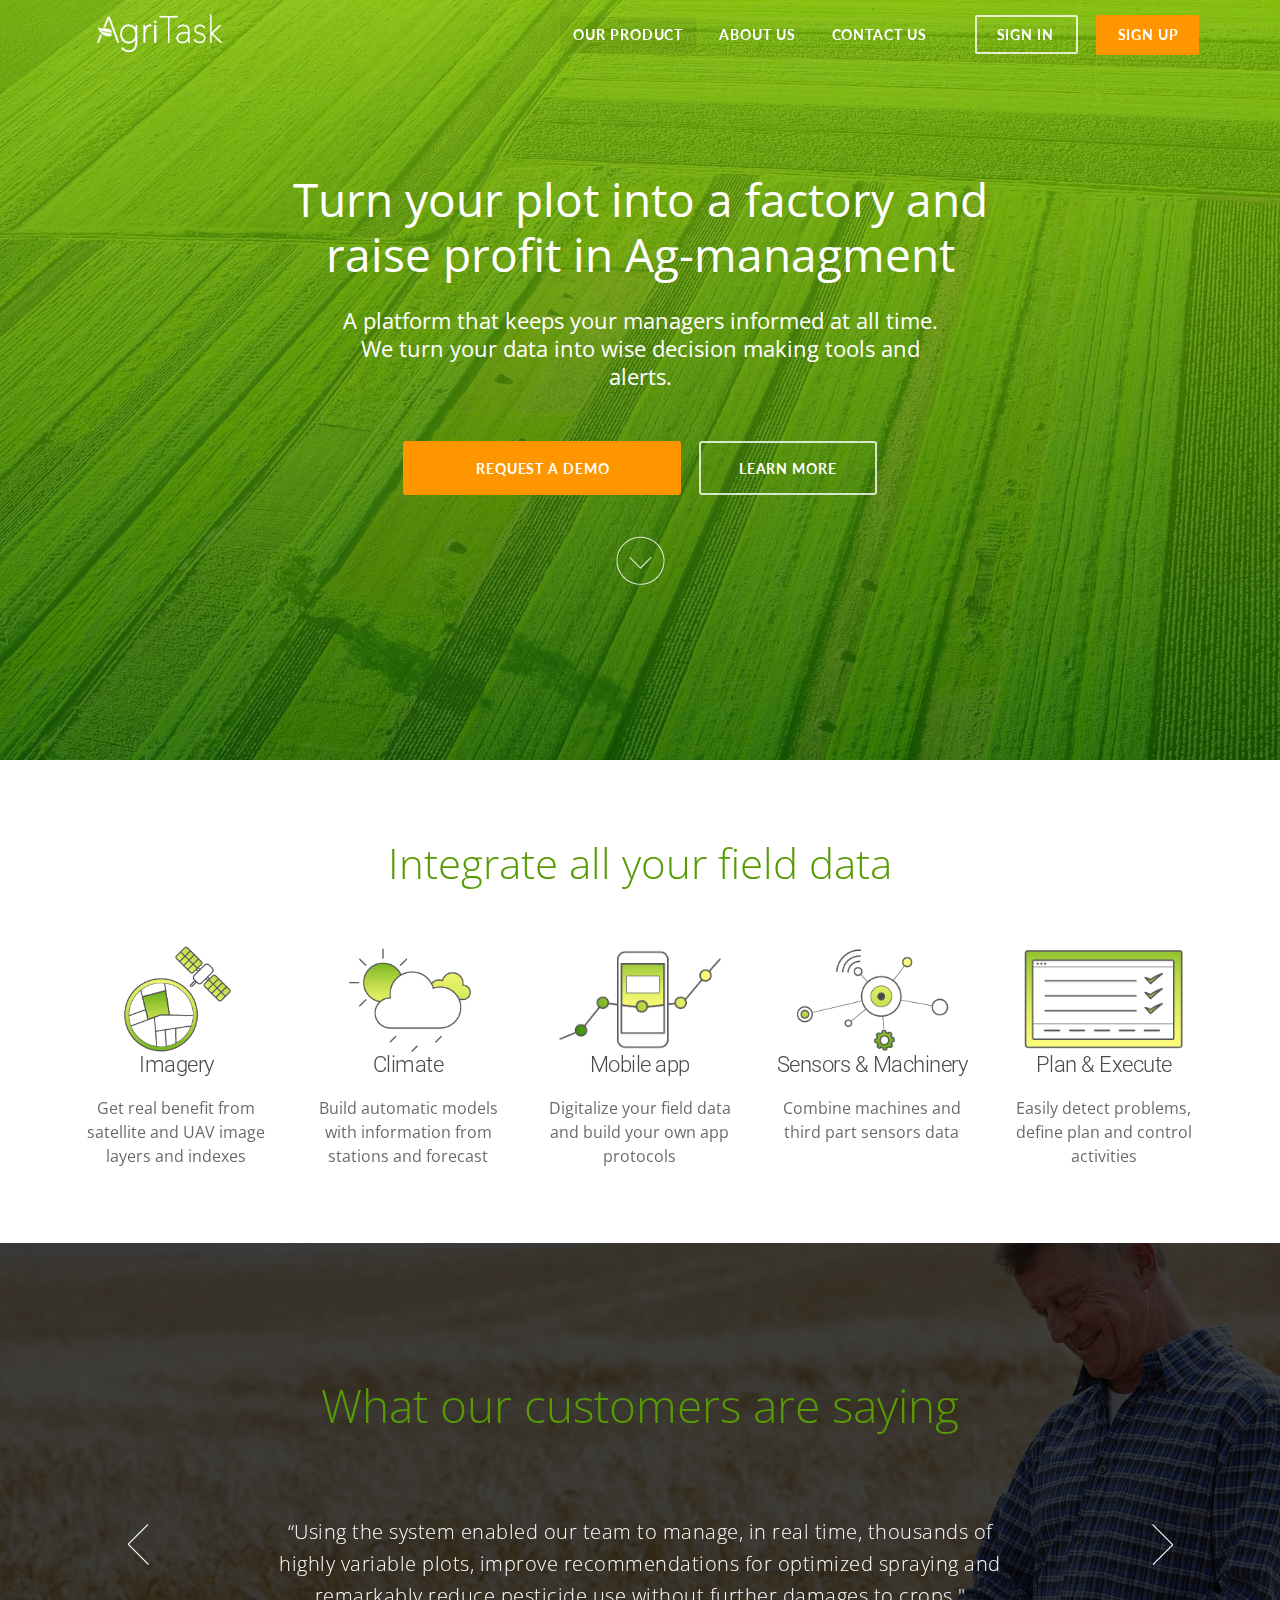
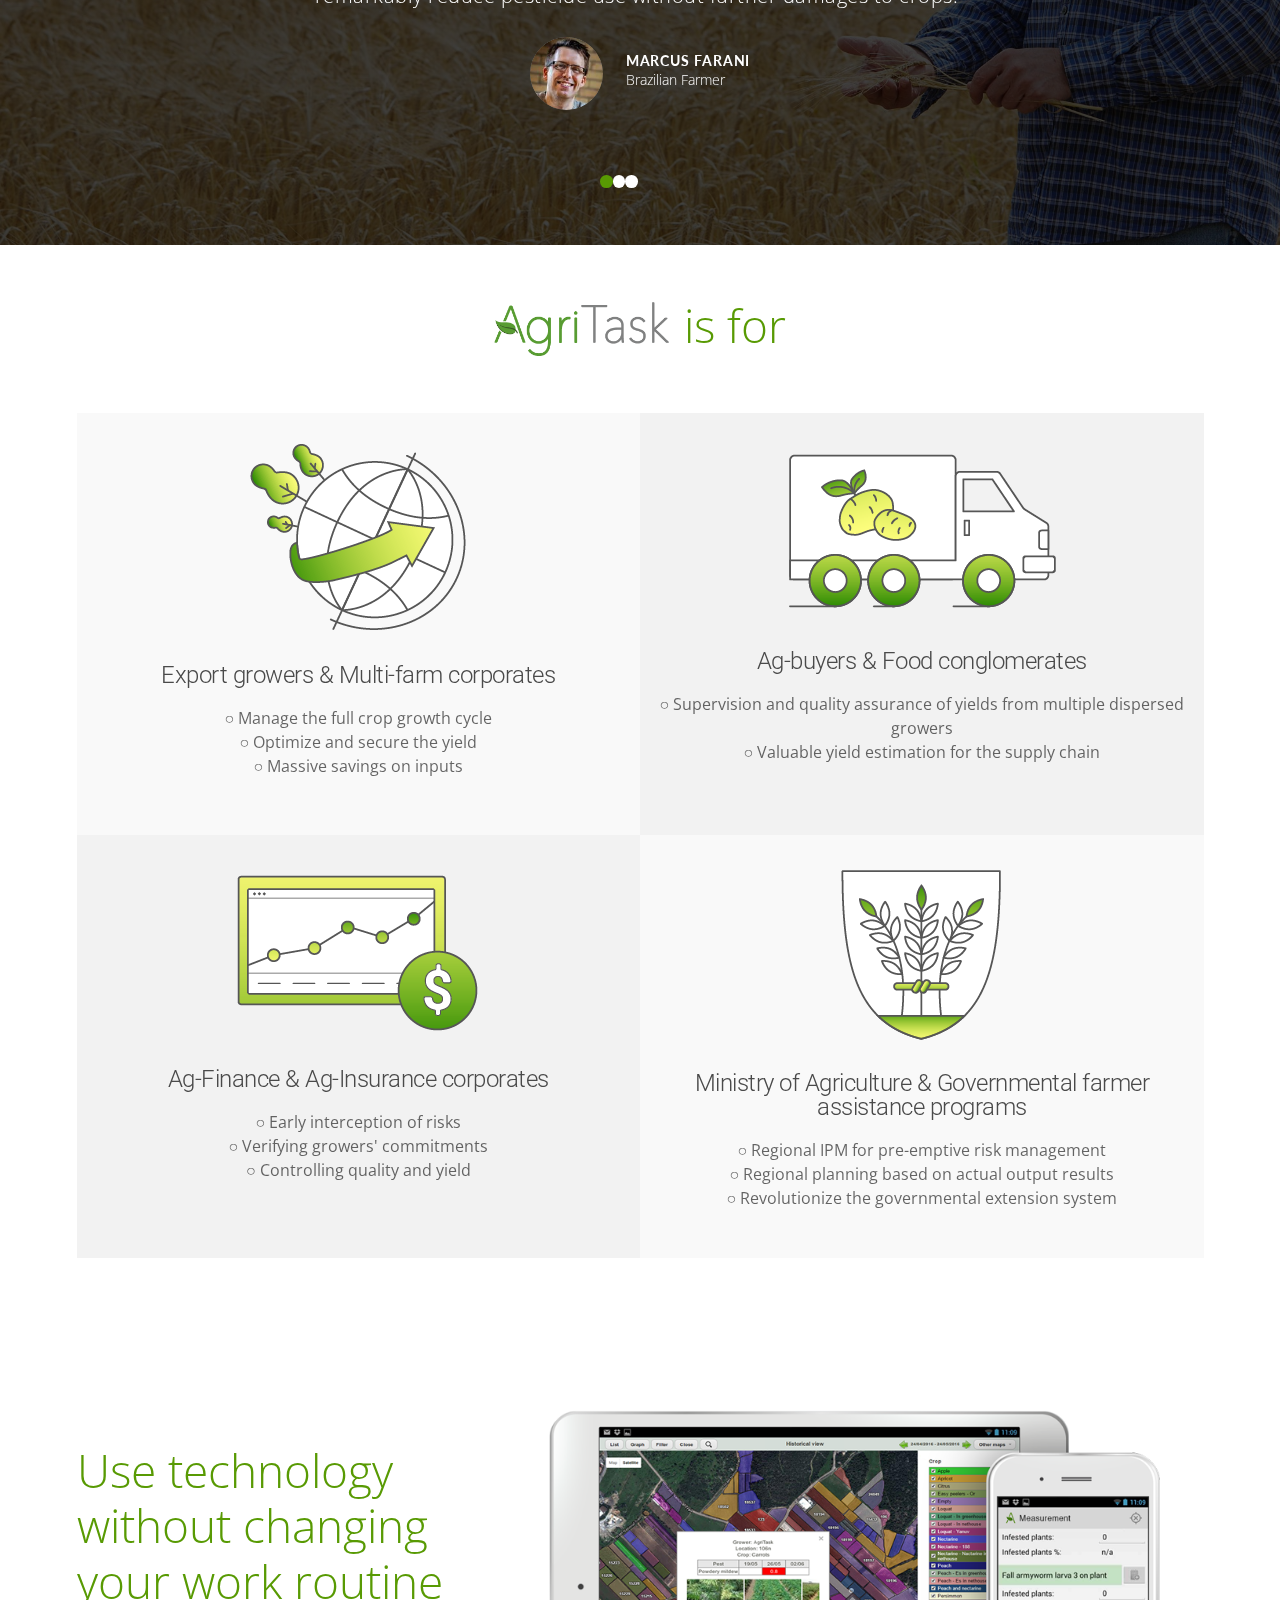
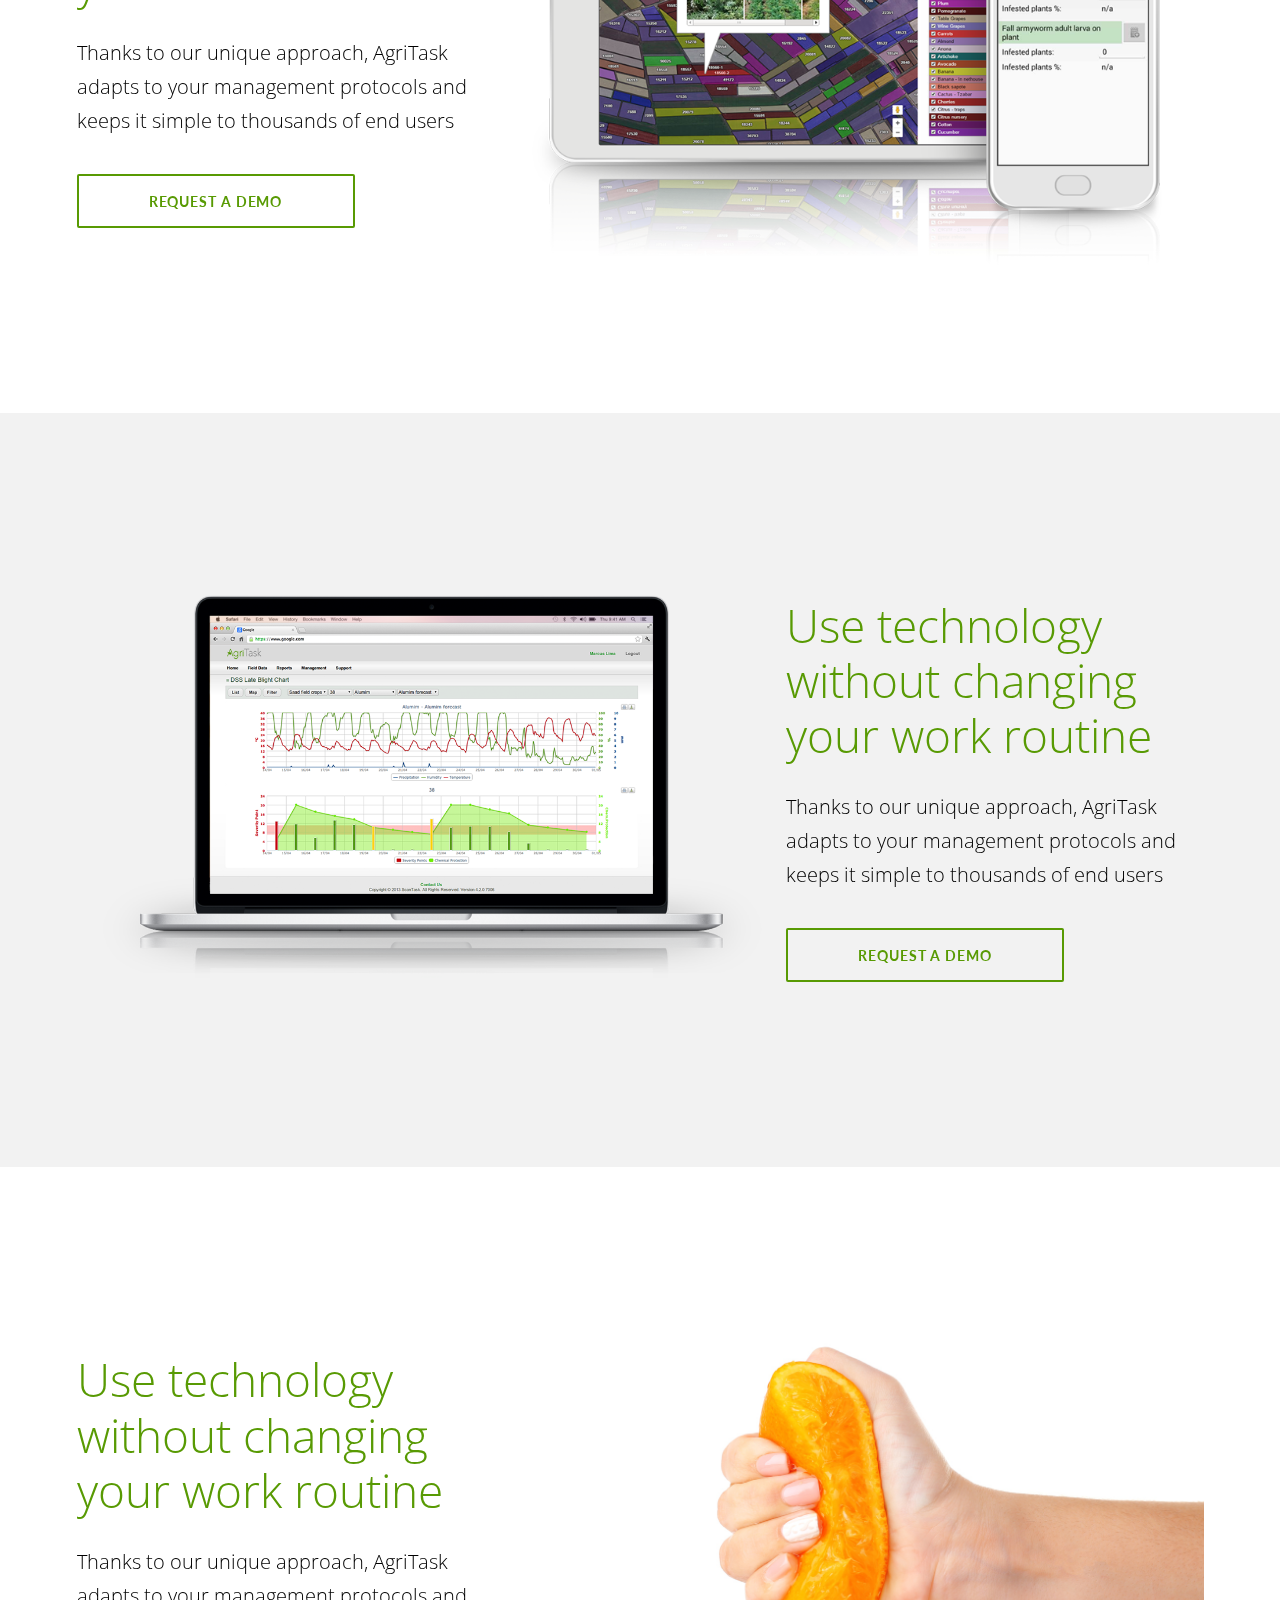
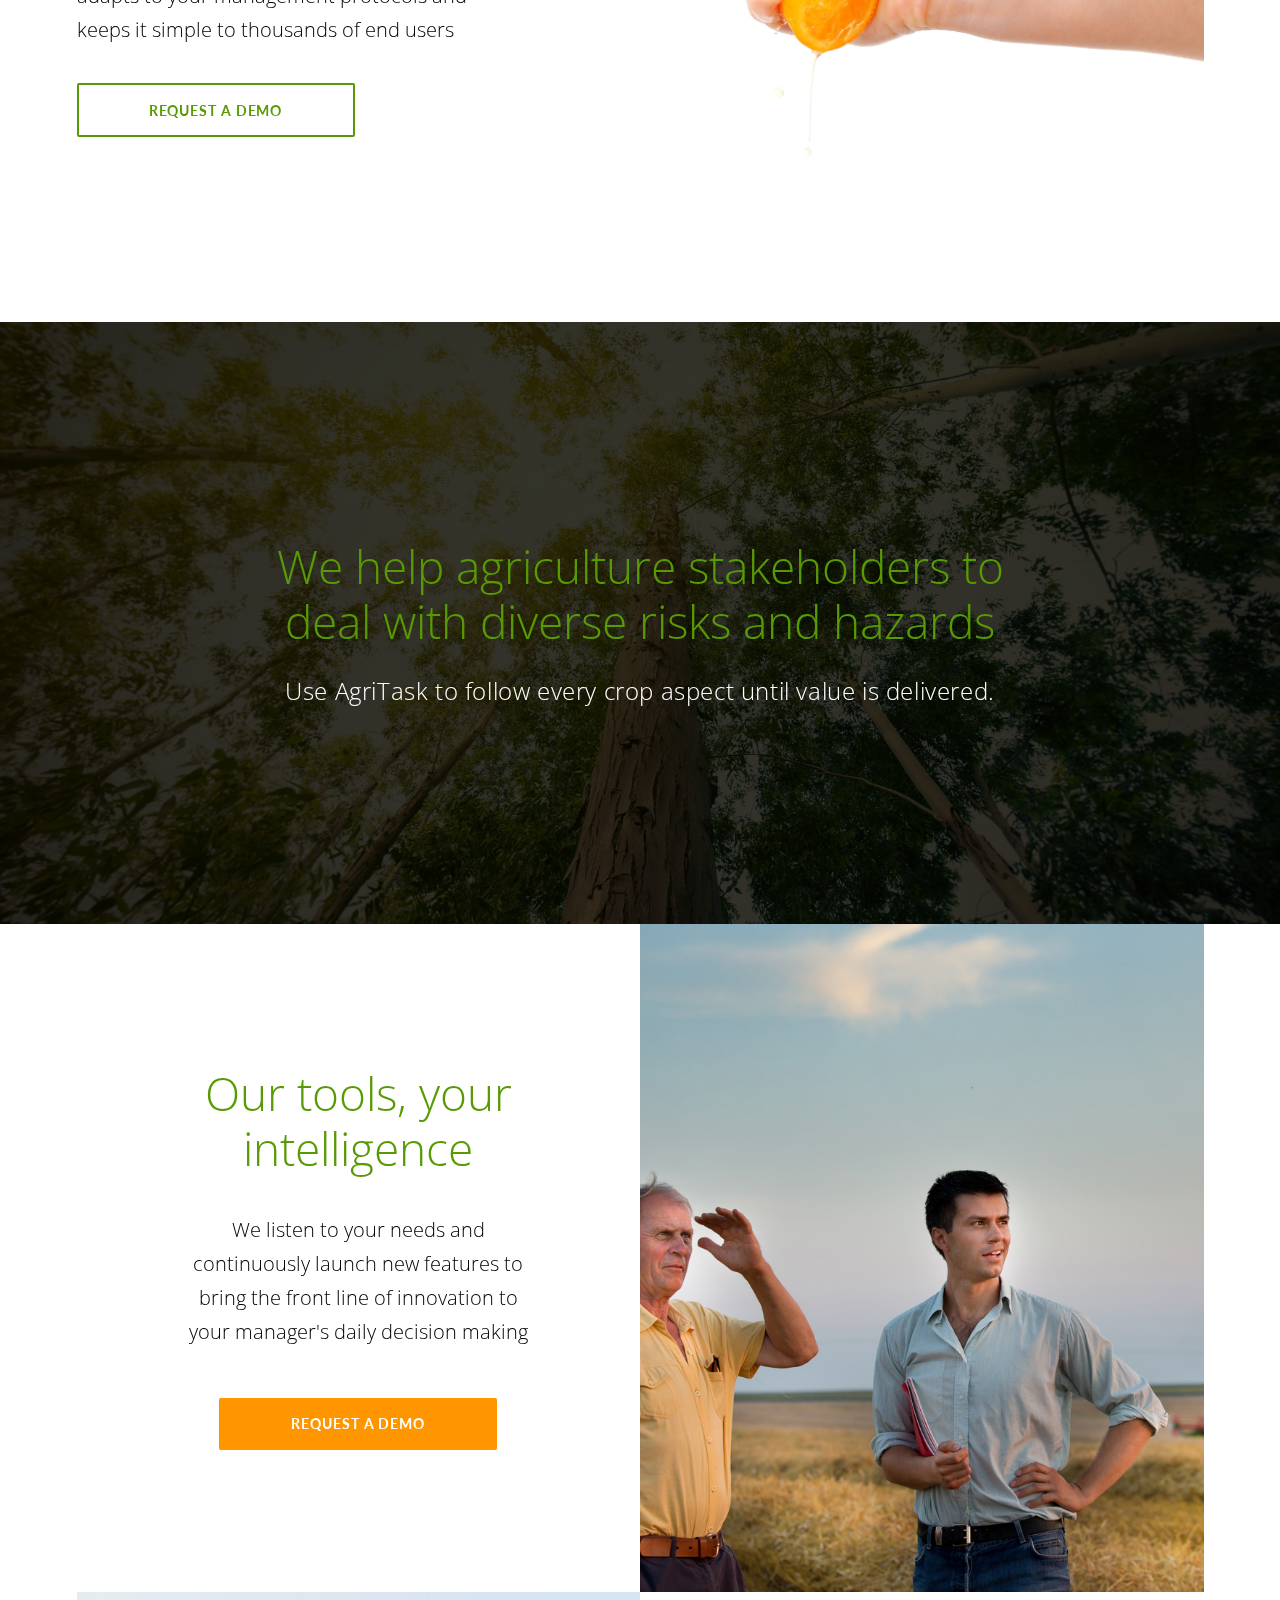
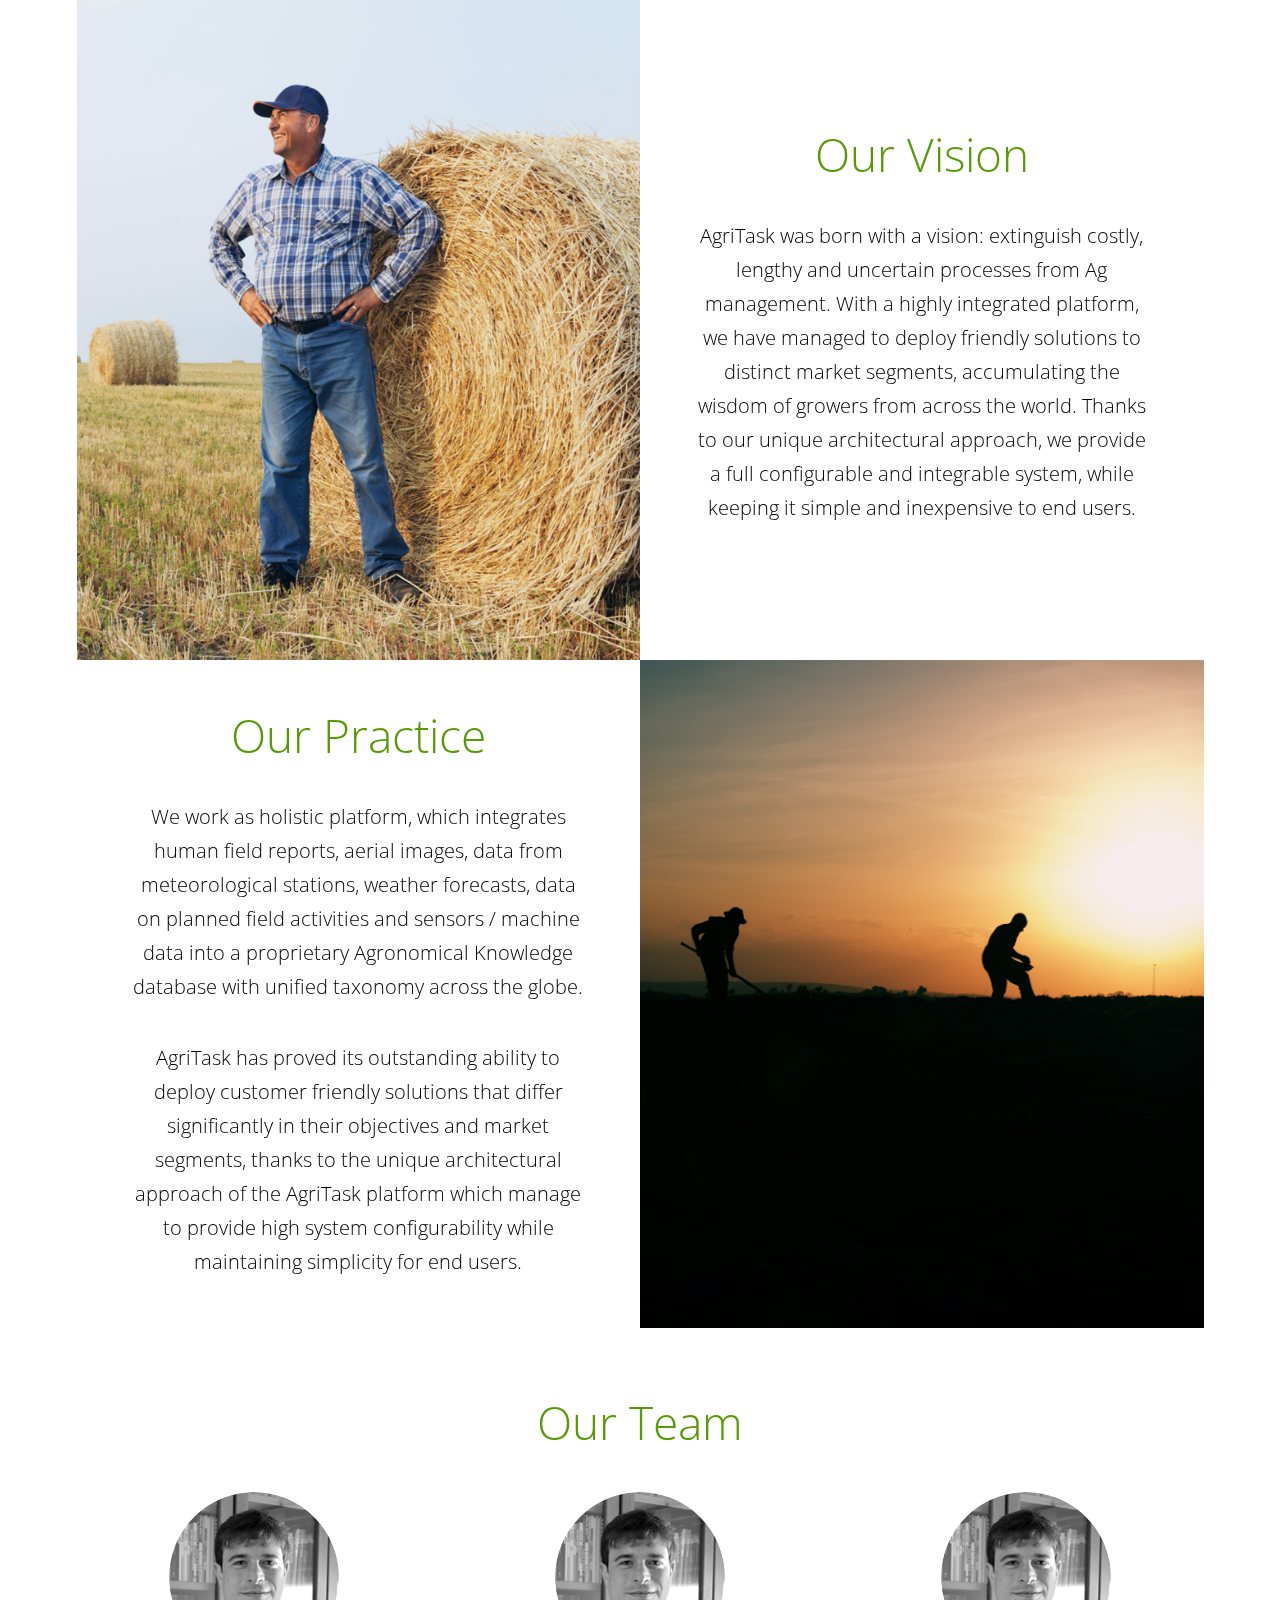
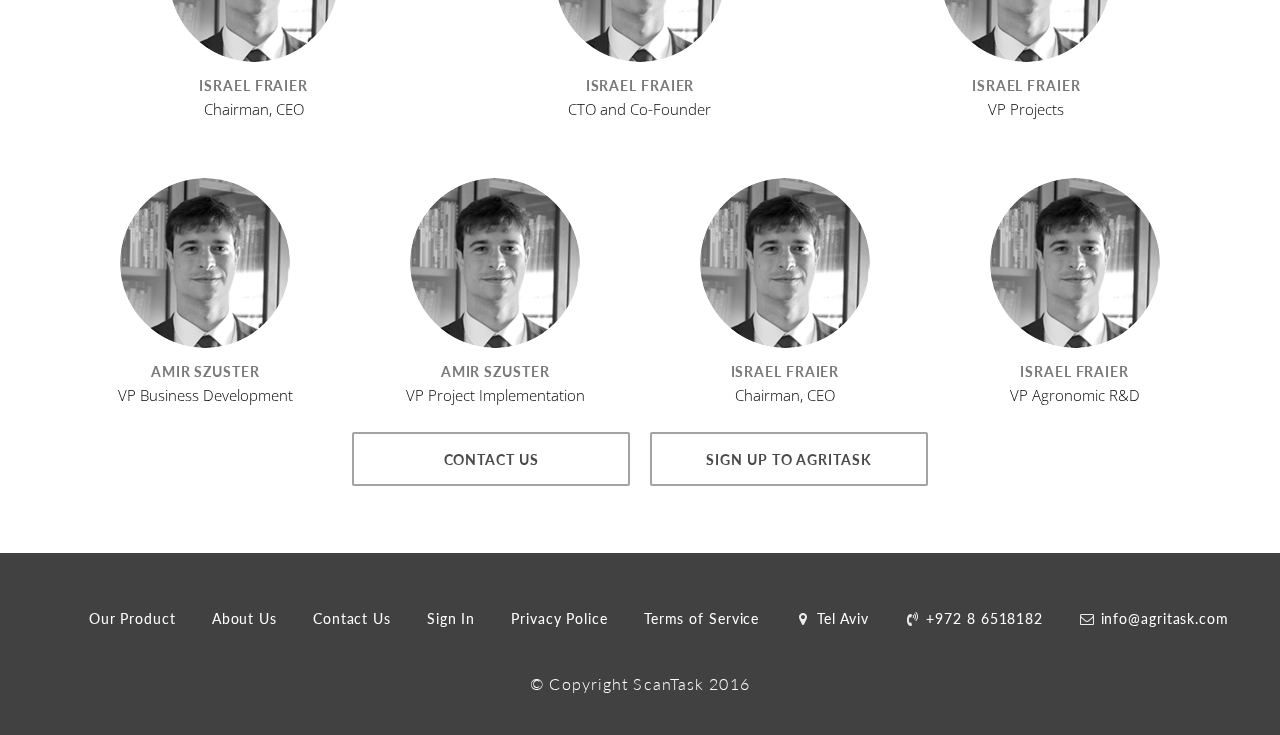
==== agritask/index.html @ 201121df "changes" ====
<!DOCTYPE html>
<html lang="en">
<head>
  <meta charset="UTF-8">
  <title>Agri task</title>
  <meta name="description" content="">
  <meta name="title" content="">
  <meta name="author" content="">
  <meta name="viewport" content="width=device-width, initial-scale=1, maximum-scale=1">

      <!-- =========================
        FAV AND TOUCH ICONS  
        ============================== -->
        <link rel="icon" href="favicon.ico">
<!--         <link rel="apple-touch-icon" href="images/apple-touch-icon.png">
        <link rel="apple-touch-icon" sizes="32x32" href="images/fav_icon32x32.png">
        <link rel="apple-touch-icon" sizes="48x48" href="images/fav_icon48x48.png">
        <link rel="apple-touch-icon" sizes="256x256" href="images/fav_icon256x256.png">  -->



        <!-- add your styles here -->

        <link rel="stylesheet" type="text/css" href="stylesheets/semantic.min.css">
        <link rel="stylesheet" type="text/css" href="stylesheets/owl.carousel.css">
        <link rel="stylesheet" type="text/css" href="stylesheets/screen.css"/>

        <!-- add your styles here -->
      </head>
      <body>


        <!-- main-wrapper start-->

        <div class="pushable start-page">

          <!-- mobile menu start -->
          <div class="ui left vertical menu right sidebar hidden mobile-menu">
            <a href="#" class="item active">Our product</a>
            <a href="#" class="item">About us </a>
            <a href="#" class="item">Contact us </a>
          </div>
          <!-- mobile menu end -->

          <div class="pusher">
            <div class="loader"></div>

            <!-- desktop-header-start -->
            <header>
              <a href="javascript:void(0)" class="mobile-btn">
                <i class="sidebar icon"></i>
              </a>
              <a href="#" class="mobile-logo">
                <img src="images/logo.svg">
              </a>
              <div class="ui top secondary menu desktop-menu main-menu">
                <div class="ui container">
                  <div class="item logo">
                    <a href="index.html">
                      <img src="images/Logo_white.png">
                      <img class="scroll-logo" src="images/Logo.png">
                    </a>
                  </div>
                  <div class="right menu">
                    <a href="#" class="item active see-product">Our product</a>
                    <a href="#" class="item">About us </a>
                    <a href="#" class="item">Contact us </a>
                    <div class="right menu sign-buttons">
                      <a href="#" class="item sign">Sign in </a>
                      <a href="#" class="item sign active">Sign up </a>
                    </div>
                  </div>
                </div>
              </div>
            </header>
            <!-- desktop-header-end -->

            <!-- main-content-start -->
            <main>
              <div class="loader"></div>
              <section class="hero-background" style="background-image: linear-gradient(to bottom, rgba(198,234,0,0.5), rgba(36,87,0,0.5)),linear-gradient(rgba(13, 107, 0, 0.6), rgba(13, 107, 0, 0.6)), url(images/hero_pic.jpg);">
                <div class="ui container">
                  <div class="hero-text-wrap">
                    <h1>
                      Turn your plot into a factory and raise profit in Ag-managment
                    </h1>
                    <p class="sub-header">
                      A platform that keeps your managers informed at all time. We turn your data into wise decision making tools and alerts.
                    </p>
                    <div class="hero-btn-wrap">
                      <a href="#" class="active standart-btn">Request a demo</a>
                      <a href="#" class="standart-btn">Learn More</a>
                    </div>
                    <a href="#" class="slide-bottom see-below">
                      <img src="images/arrow_down.png" alt="">
                    </a>
                  </div>
                </div>
              </section>
              <section class="field-data-icons">
                <div class="ui container">
                  <h2 class="data-field-header">
                    Integrate all your field data
                  </h2>
                  <div class="ui five column centered doubling stackable grid">
                    <div class="column">
                      <div class="single-data-wrap">
                        <div class="single-data-img">
                          <img src="images/Imagery-icon.png" alt="">
                        </div>
                        <div class="single-data-text">
                          <h4>
                            Imagery
                          </h4>
                          <p>
                            Get real benefit from satellite and UAV image layers and indexes
                          </p>

                        </div>
                      </div>
                    </div>
                    <div class="column">
                      <div class="single-data-wrap">
                        <div class="single-data-img">
                          <img src="images/climate-icon.png" alt="">
                        </div>
                        <div class="single-data-text">
                          <h4>
                            Climate
                          </h4>
                          <p>
                            Build automatic models with information from stations and forecast
                          </p>

                        </div>
                      </div>
                    </div>
                    <div class="column">
                      <div class="single-data-wrap">
                        <div class="single-data-img">
                          <img src="images/mobile-icon.png" alt="">

                        </div>
                        <div class="single-data-text">
                          <h4>
                            Mobile app
                          </h4>
                          <p>
                            Digitalize your field data and build your own app protocols
                          </p>

                        </div>
                      </div>
                    </div>
                    <div class="column">
                      <div class="single-data-wrap">
                        <div class="single-data-img">
                          <img src="images/sensor-icon.png" alt="">

                        </div>
                        <div class="single-data-text">
                          <h4>
                            Sensors &amp; Machinery
                          </h4>
                          <p>
                            Combine machines and third part sensors data
                          </p>

                        </div>
                      </div>
                    </div>
                    <div class="column">
                      <div class="single-data-wrap">
                        <div class="single-data-img">
                          <img src="images/plan-icon.png" alt="">

                        </div>
                        <div class="single-data-text">
                          <h4>
                            Plan &amp; Execute
                          </h4>
                          <p>
                            Easily detect problems, define plan and control activities
                          </p>

                        </div>
                      </div>
                    </div>
                  </div>
                </div>
              </section>
              <section class="main-slider">
                <div class="owl-carousel">
                  <div class="item" style="background-image: linear-gradient(180deg, rgba(0, 0, 0, 0.75), rgba(0, 0, 0, 0.75)), url(images/costumers.jpg);">
                    <div class="slider-text-wrap">
                      <h2>
                        What our customers are saying
                      </h2>
                      <p class="slider-descript">
                        “Using the system enabled our team to manage, in real time, thousands of highly variable plots, improve recommendations for optimized spraying and remarkably reduce pesticide use without further damages to crops."
                      </p>
                      <div class="slider-user-comment-wrap">
                        <div class="slider-user">
                          <img src="images/client.png" alt="">
                        </div>
                        <div class="slider-user-comment">
                          <h5>
                            Marcus Farani
                          </h5>
                          <p>
                            Brazilian Farmer
                          </p>
                        </div>
                      </div>
                    </div>
                  </div>
                  <div class="item" style="background-image: linear-gradient(180deg, rgba(0, 0, 0, 0.75), rgba(0, 0, 0, 0.75)), url(images/Eucaliptus_forest.jpg);">
                    <div class="slider-text-wrap">
                      <h2>
                        What our customers are saying
                      </h2>
                      <p class="slider-descript">
                        “Using the system enabled our team to manage, in real time, thousands of highly variable plots, improve recommendations for optimized spraying and remarkably reduce pesticide use without further damages to crops."
                      </p>
                      <div class="slider-user-comment-wrap">
                        <div class="slider-user">
                          <img src="images/client.png" alt="">
                        </div>
                        <div class="slider-user-comment">
                          <h5>
                            Marcus Farani
                          </h5>
                          <p>
                            Brazilian Farmer
                          </p>
                        </div>
                      </div>
                    </div>
                  </div>
                  <div class="item" style="background-image: linear-gradient(180deg, rgba(0, 0, 0, 0.75), rgba(0, 0, 0, 0.75)), url(images/hero_pic.jpg);">
                    <div class="slider-text-wrap">
                      <h2>
                        What our customers are saying
                      </h2>
                      <p class="slider-descript">
                        “Using the system enabled our team to manage, in real time, thousands of highly variable plots, improve recommendations for optimized spraying and remarkably reduce pesticide use without further damages to crops."
                      </p>
                      <div class="slider-user-comment-wrap">
                        <div class="slider-user">
                          <img src="images/client.png" alt="">
                        </div>
                        <div class="slider-user-comment">
                          <h5>
                            Marcus Farani
                          </h5>
                          <p>
                            Brazilian Farmer
                          </p>
                        </div>
                      </div>
                    </div>
                  </div>
                </div>
              </section>
              <section class="agritask-for-wrap">
                <div class="ui container">
                  <div class="agritask-header-outside">
                    <div class="agritask-header-wrapper">
                      <h2 class="agritask-for-header">
                        <img src="images/Logo.png" alt="">
                        <mark>
                          is for
                        </mark>
                      </h2>
                    </div>
                  </div>
                  <div class="ui equal width center aligned padded stackable grid">
                    <div class="row">
                      <div class="column light-gray-back">
                        <div class="agritask-for-single">
                          <img src="images/export.png" alt="">
                          <h4>
                            Export growers &amp; Multi-farm corporates
                          </h4>
                          <ul>
                            <li>
                              ○ Manage the full crop growth cycle 
                            </li>
                            <li>
                              ○ Optimize and secure the yield 
                            </li>
                            <li>
                              ○ Massive savings on inputs
                            </li>
                          </ul>
                        </div>
                      </div>
                      <div class="column darker-gray-back">
                        <div class="agritask-for-single">
                          <img src="images/ag-buyers.png" alt="">
                          <h4>
                            Ag-buyers &amp; Food conglomerates
                          </h4>
                          <ul>
                            <li>
                              ○ Supervision and quality assurance of yields from multiple dispersed growers
                            </li>
                            <li>
                              ○ Valuable yield estimation for the supply chain
                            </li>
                          </ul>
                        </div>
                      </div>
                    </div>
                    <div class="row">
                      <div class="column darker-gray-back">
                        <div class="agritask-for-single">
                          <img src="images/ag-finance.png" alt="">
                          <h4>
                            Ag-Finance &amp; Ag-Insurance corporates
                          </h4>
                          <ul>
                            <li>
                              ○ Early interception of risks
                            </li>
                            <li>
                             ○ Verifying growers' commitments
                           </li>
                           <li>
                             ○ Controlling quality and yield
                           </li>
                         </ul>
                       </div>
                     </div>
                     <div class="column light-gray-back">
                      <div class="agritask-for-single">
                        <img src="images/minisrty.png" alt="">
                        <h4>
                          Ministry of Agriculture &amp; Governmental farmer assistance programs
                        </h4>
                        <ul>
                          <li>
                            ○ Regional IPM for pre-emptive risk management
                          </li>
                          <li>
                           ○ Regional planning based on actual output results
                         </li>
                         <li>
                           ○ Revolutionize the governmental extension system
                         </li>
                       </ul>
                     </div>
                   </div>
                 </div>
               </div>
             </div>
           </section>
           <section class="img-with-text">
             <div class="ui container">
               <div class="text-block">
                 <h3>
                   Use technology without changing your work routine
                 </h3>
                 <p>
                   Thanks to our unique approach, AgriTask adapts to your management protocols and keeps it simple to thousands of end users
                 </p>
                 <a href="#" class="request-demo">
                   Request a demo
                 </a>
               </div>
               <div class="img-block" style="background-image: linear-gradient(180deg, rgba(0, 0, 0, 0.0), rgba(0, 0, 0, 0.0)), url(images/mockup_tablet+mobile.png);"></div>
             </div>
           </section>
           <section class="img-with-text left-img">
             <div class="ui container">
               <div class="text-block">
                 <h3>
                   Use technology without changing your work routine
                 </h3>
                 <p>
                   Thanks to our unique approach, AgriTask adapts to your management protocols and keeps it simple to thousands of end users
                 </p>
                 <a href="#" class="request-demo">
                   Request a demo
                 </a>
               </div>
               <div class="img-block" style="background-image: linear-gradient(180deg, rgba(0, 0, 0, 0.0), rgba(0, 0, 0, 0.0)), url(images/mockup_macbook.png);"></div>
             </div>
           </section>
           <section class="img-with-text">
             <div class="ui container">
               <div class="text-block">
                 <h3>
                   Use technology without changing your work routine
                 </h3>
                 <p>
                   Thanks to our unique approach, AgriTask adapts to your management protocols and keeps it simple to thousands of end users
                 </p>
                 <a href="#" class="request-demo">
                   Request a demo
                 </a>
               </div>
               <div class="img-block" style="background-image: linear-gradient(180deg, rgba(0, 0, 0, 0.0), rgba(0, 0, 0, 0.0)), url(images/orange_squeeze.jpg);"></div>
             </div>
           </section>
           <section class="text-banner" style="background-image: linear-gradient(180deg, rgba(0, 0, 0, 0.8), rgba(0, 0, 0, 0.8)), url(images/Eucaliptus_forest.jpg);">
             <div class="ui container">
              <div class="text-banner-wrap">
                <h2>
                 We help agriculture stakeholders to deal with diverse risks and hazards
               </h2>
               <p>
                 Use AgriTask to follow every crop aspect until value is delivered.
               </p>
             </div>
           </div>
         </section>
         <section class="teaser-with-text-wrap">
          <div class="ui container">
            <div class="teaser-text-flex-wrap">
             <div class="teaser-text-block">
               <h2>
                 Our tools, your intelligence
               </h2>
               <p>
                 We listen to your needs and continuously launch new features to bring the front line of innovation to your manager's daily decision making
               </p>
               <a class="teaser-button" href="#">Request a demo</a>
             </div>
             <div class="teaser-img-block" style="background-image: linear-gradient(180deg, rgba(0, 0, 0, 0), rgba(0, 0, 0, 0)), url(images/farmers.jpg);"></div>
           </div>
         </div>
       </section>
       <section class="teaser-with-text-wrap left-img about-us">
        <div class="ui container">
          <div class="teaser-text-flex-wrap">
           <div class="teaser-text-block">
             <h2>
               Our Vision
             </h2>
             <p>
              AgriTask was born with a vision: extinguish costly, lengthy and uncertain processes from Ag management. With a highly integrated platform, we have managed to deploy friendly solutions to distinct market segments, accumulating the wisdom of growers from across the world. Thanks to our unique architectural approach, we provide a full configurable and integrable system, while keeping it simple and inexpensive to end users.
            </p>
          </div>
          <div class="teaser-img-block" style="background-image: linear-gradient(180deg, rgba(0, 0, 0, 0), rgba(0, 0, 0, 0)), url(images/farmer_about.jpg);"></div>
        </div>
      </div>
    </section>
    <section class="teaser-with-text-wrap about-us">
      <div class="ui container">

        <div class="teaser-text-flex-wrap">
         <div class="teaser-text-block">
           <h2>
             Our Practice
           </h2>
           <p>
            We work as holistic platform, which integrates human field reports, aerial images, data from meteorological stations, weather forecasts, data on planned field activities and sensors / machine data into a proprietary Agronomical Knowledge database with unified taxonomy across the globe. 
          </p>
          <p>
            AgriTask has proved its outstanding ability to deploy customer friendly solutions that differ significantly in their objectives and market segments, thanks to the unique architectural approach of the AgriTask platform which manage to provide high system configurability while maintaining simplicity for end users.
          </p>
        </div>
        <div class="teaser-img-block" style="background-image: linear-gradient(180deg, rgba(0, 0, 0, 0), rgba(0, 0, 0, 0)), url(images/workers_about.jpg);"></div>
      </div>
    </div>
  </section>
  <section class="our-team">
    <div class="ui container">
      <h2>
        Our Team
      </h2>
      <div class="ui four column centered doubling stackable grid">
        <div class="three column row">
          <div class="column">
            <div class="single-team-user-wrap">
              <img src="images/about pictures/Amir_hover.png" alt="">
              <div class="team-user-text">
                <h5>Israel Fraier</h5>
                <p>Chairman, CEO</p>
              </div>
            </div>
          </div>
          <div class="column">
            <div class="single-team-user-wrap">
              <img src="images/about pictures/Amir_hover.png" alt="">
              <div class="team-user-text">
                <h5>Israel Fraier</h5>
                <p>CTO and Co-Founder</p>
              </div>
            </div>
          </div>
          <div class="column">
            <div class="single-team-user-wrap">
              <img src="images/about pictures/Amir_hover.png" alt="">
              <div class="team-user-text">
                <h5>Israel Fraier</h5>
                <p>VP Projects</p>
              </div>
            </div>
          </div>
        </div>
        <div class="column">
          <div class="single-team-user-wrap">
            <img src="images/about pictures/Amir_hover.png" alt="">
            <div class="team-user-text">
              <h5>Amir Szuster</h5>
              <p>VP Business Development</p>
            </div>
          </div>
        </div>
        <div class="column">
          <div class="single-team-user-wrap">
            <img src="images/about pictures/Amir_hover.png" alt="">
            <div class="team-user-text">
              <h5>Amir Szuster</h5>
              <p>VP Project Implementation</p>
            </div>
          </div>
        </div>
        <div class="column">
          <div class="single-team-user-wrap">
            <img src="images/about pictures/Amir_hover.png" alt="">
            <div class="team-user-text">
              <h5>Israel Fraier</h5>
              <p>Chairman, CEO</p>
            </div>
          </div>
        </div>
        <div class="column">
          <div class="single-team-user-wrap">
            <img src="images/about pictures/Amir_hover.png" alt="">
            <div class="team-user-text">
              <h5>Israel Fraier</h5>
              <p>VP Agronomic R&amp;D</p>
            </div>
          </div>
        </div>
      </div>
      <div class="wrapper-sinup-btns">
        <div class="signup-btns">
          <a href="#">Contact US</a>
          <a href="#">SIGN UP to agritask</a>
        </div>
      </div>
    </div>
  </section>
</main>
<!-- main-content-end -->

<!-- main-footer-start -->
<footer>
  <div class="ui container">
    <div class="ui secondary menu sitemap-menu">
      <a href="#" class="item">
        Our Product
      </a>
      <a href="#" class="item">
        About Us
      </a>
      <a href="#" class="item">
        Contact Us
      </a>
      <a href="#" class="item">
        Sign In
      </a>
      <a href="#" class="item">
        Privacy Police
      </a>
      <a href="#" class="item">
        Terms of Service
      </a>
      <div class="right menu">
        <a href="#" class="ui item">
          <i class="marker icon"></i>
          Tel Aviv
        </a>
        <a href="#" class="ui item">
          <i class="volume control phone icon"></i>
          +972 8 6518182
        </a>
        <a href="#" class="ui item">
          <i class="mail outline icon"></i>
          info@agritask.com
        </a>
      </div>
    </div>
    <p class="copyright">
      © Copyright ScanTask 2016
    </p>
  </div>
</footer>
<!-- main-footer-end -->
</div>
</div>

<!-- main-wrapper end -->

<!-- add your scripts here -->

<script src="js/jquery-2.2.3.min.js"></script>
<script src="js/semantic.min.js"></script>
<script src="js/owl.carousel.min.js"></script>
<script src="js/init.js"></script>

<!-- add your scripts here -->
</body>
</html>
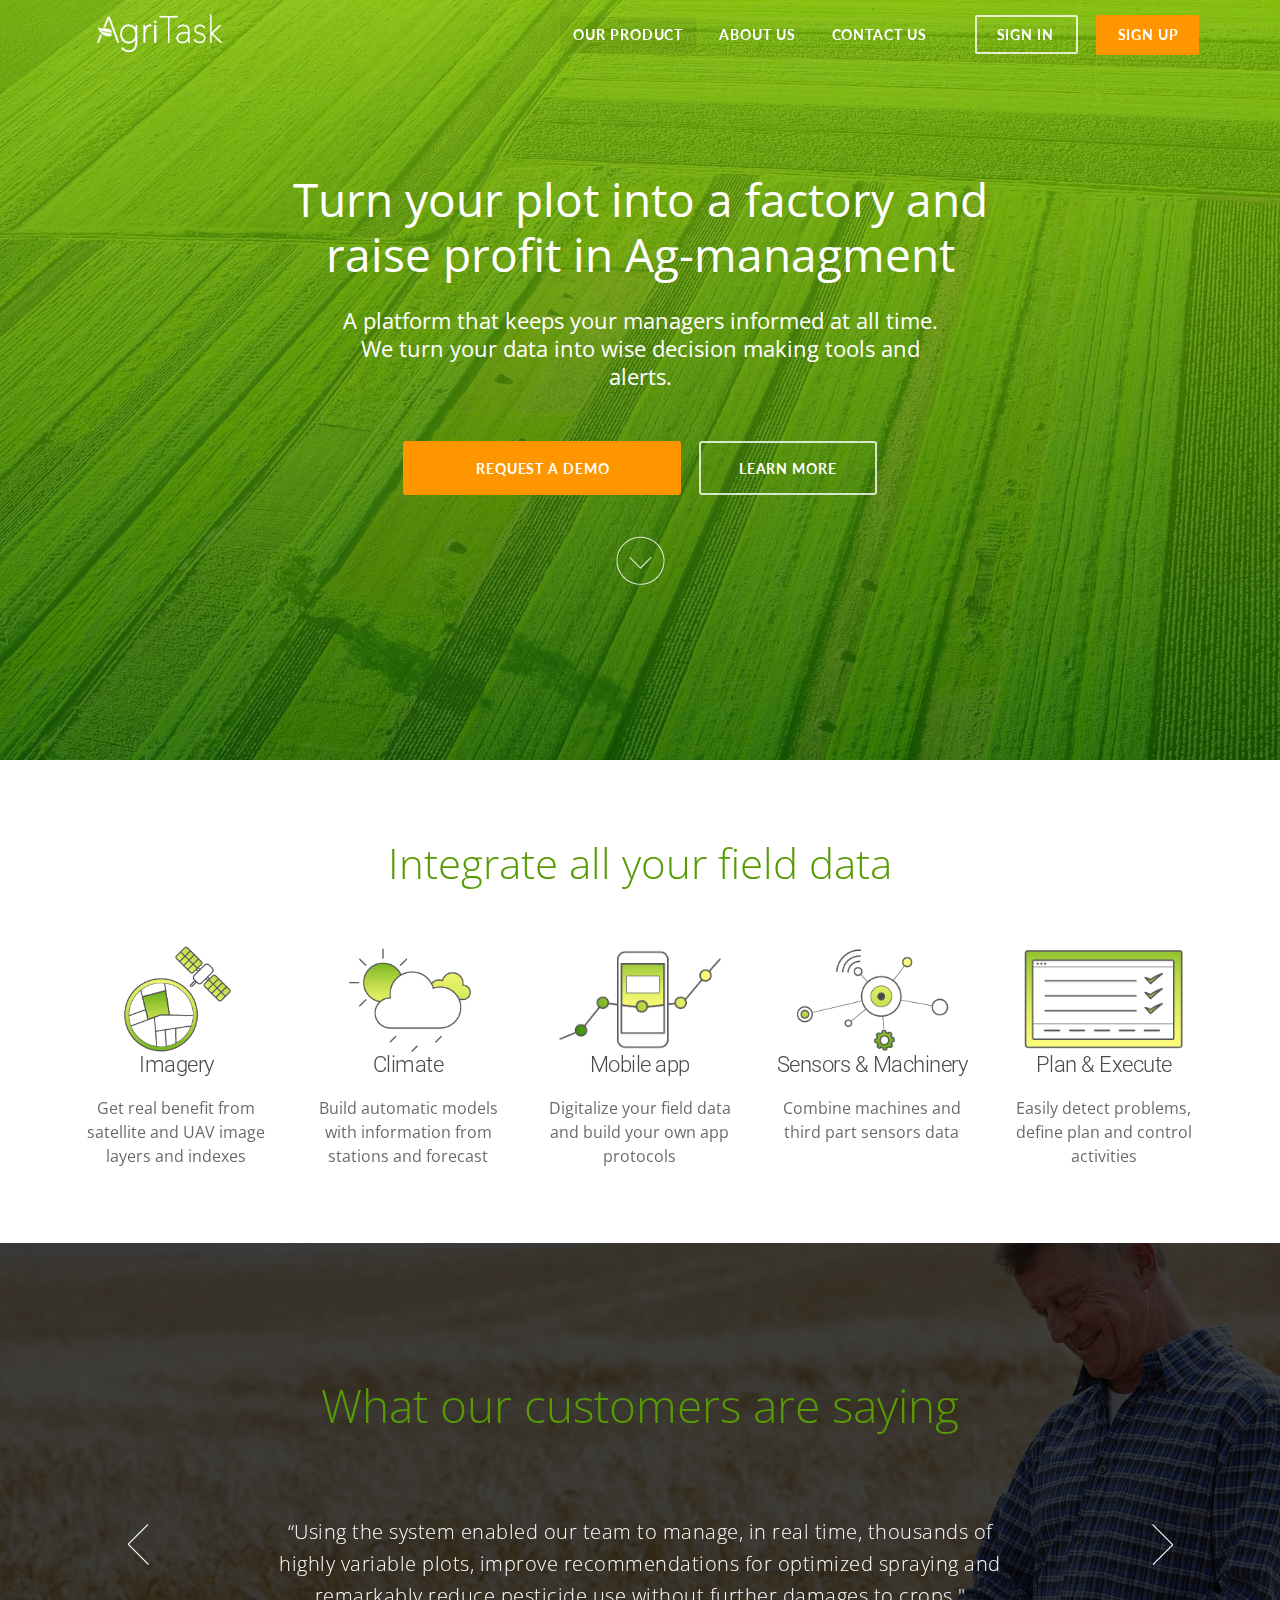
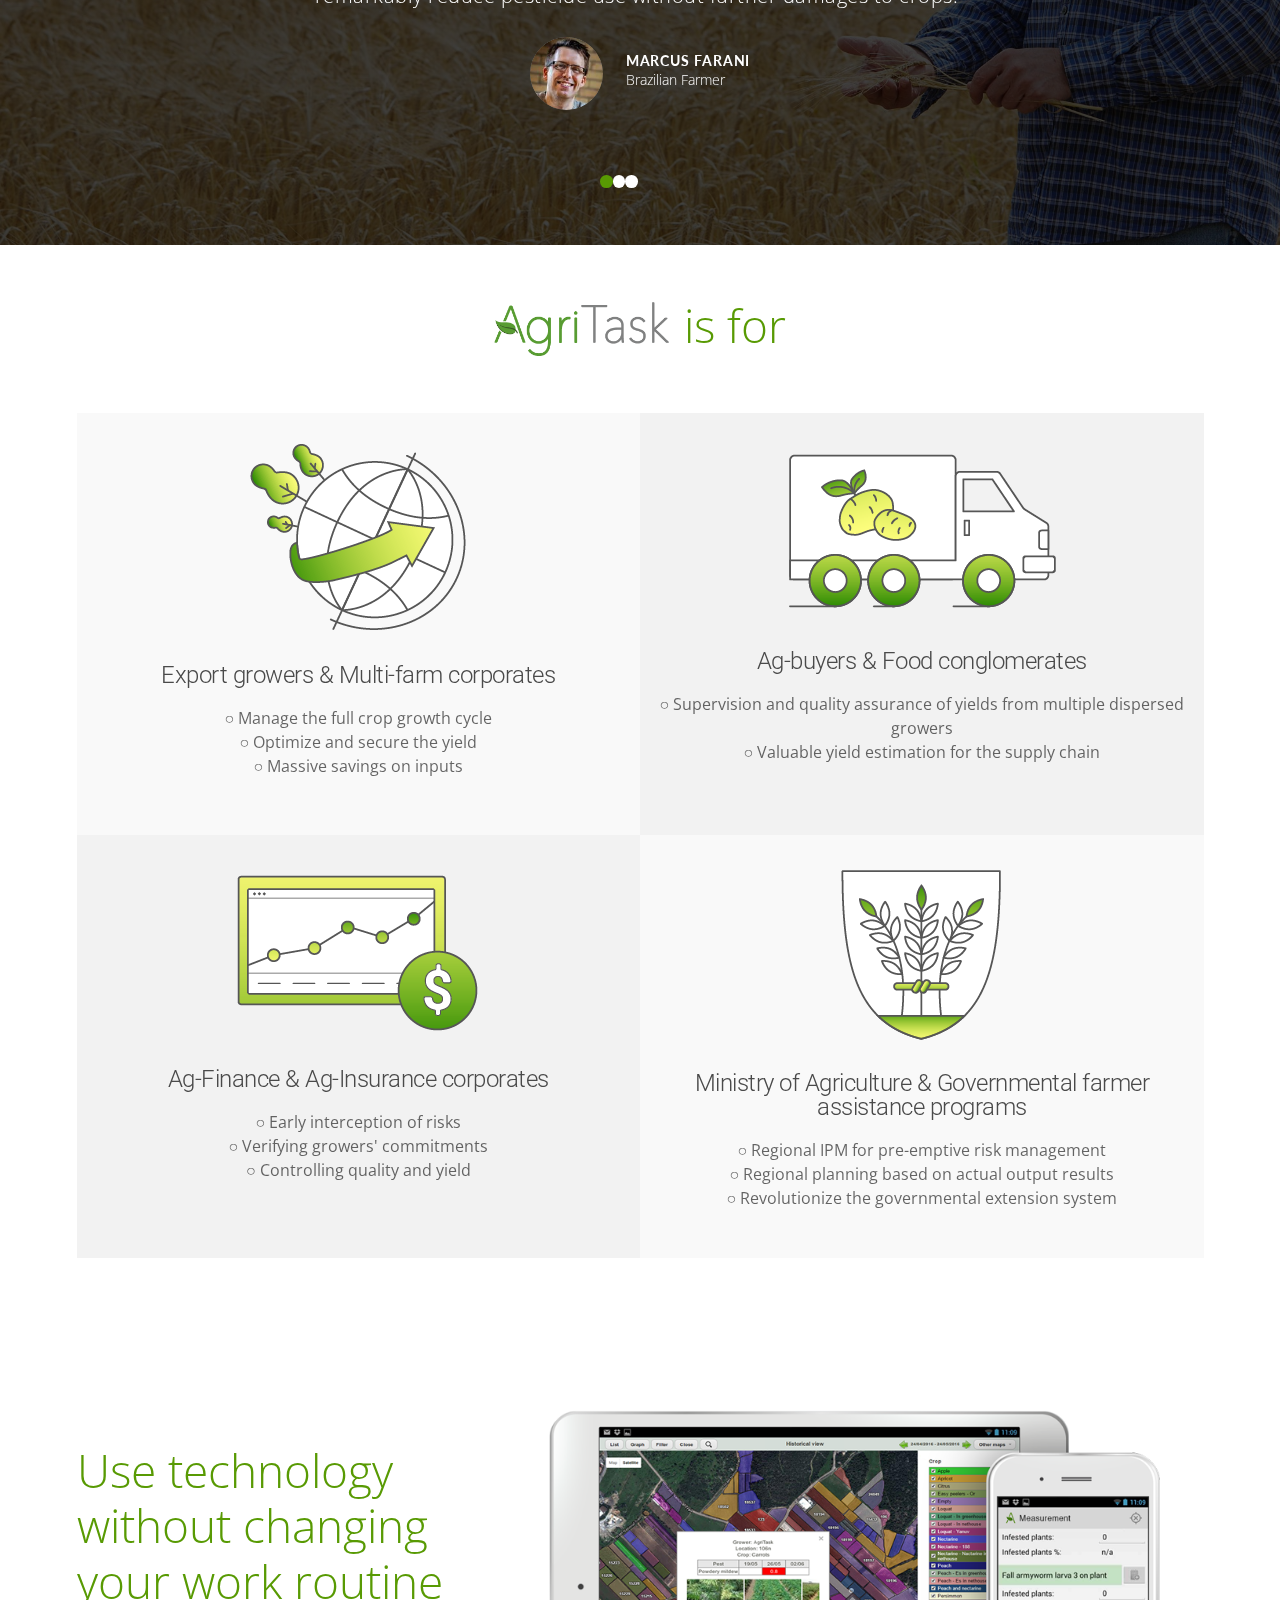
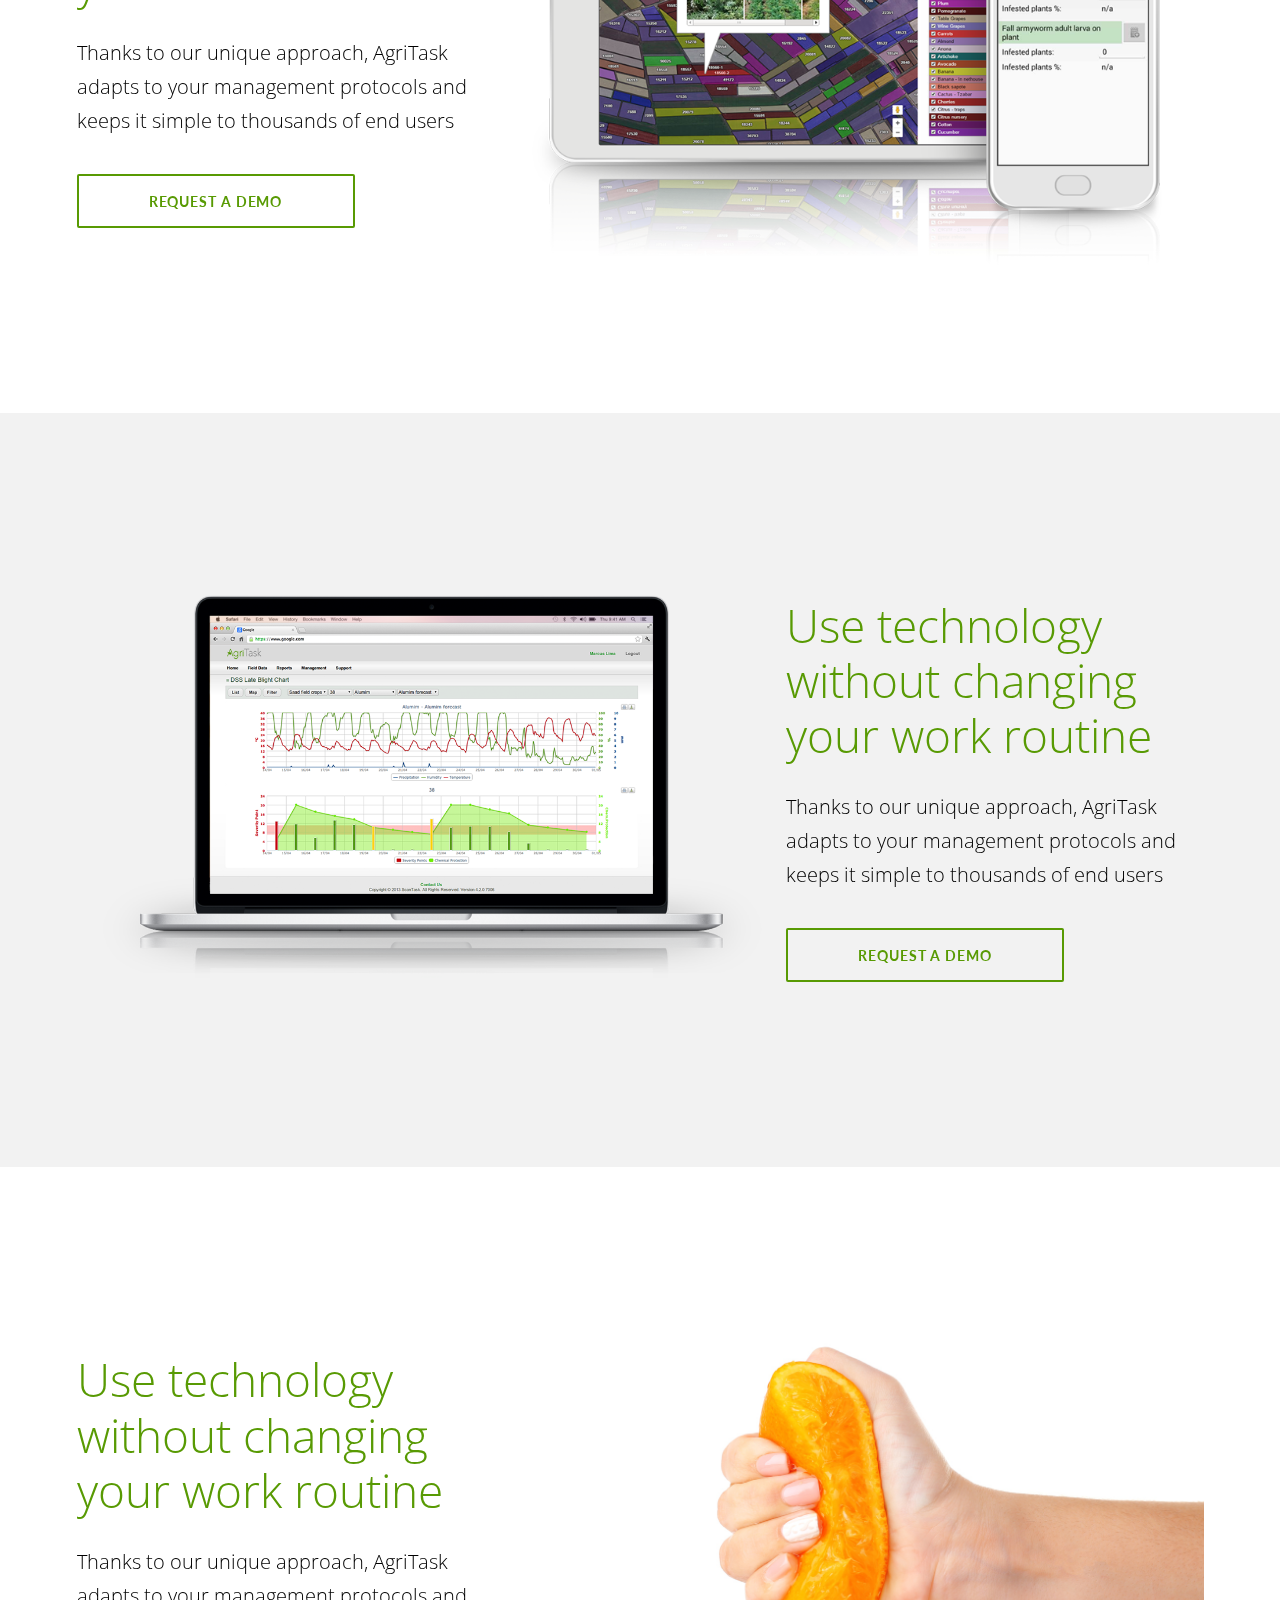
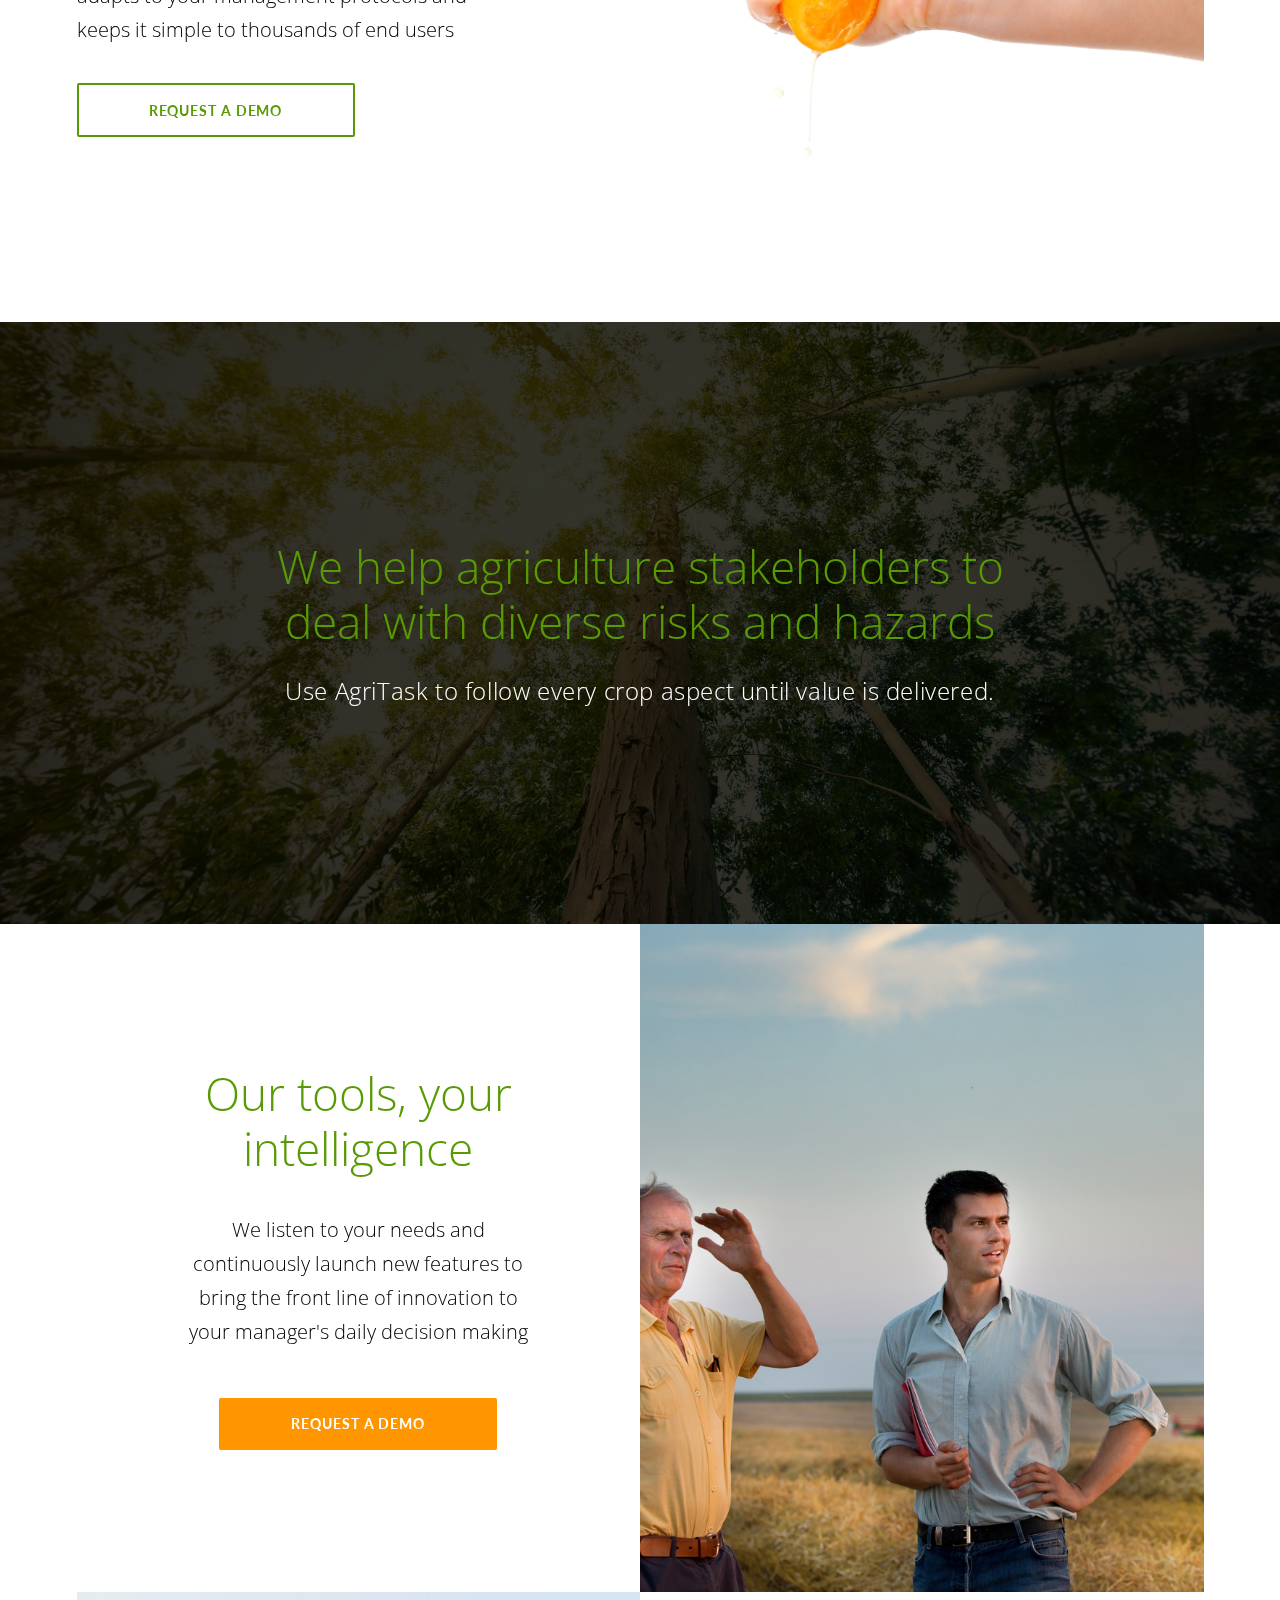
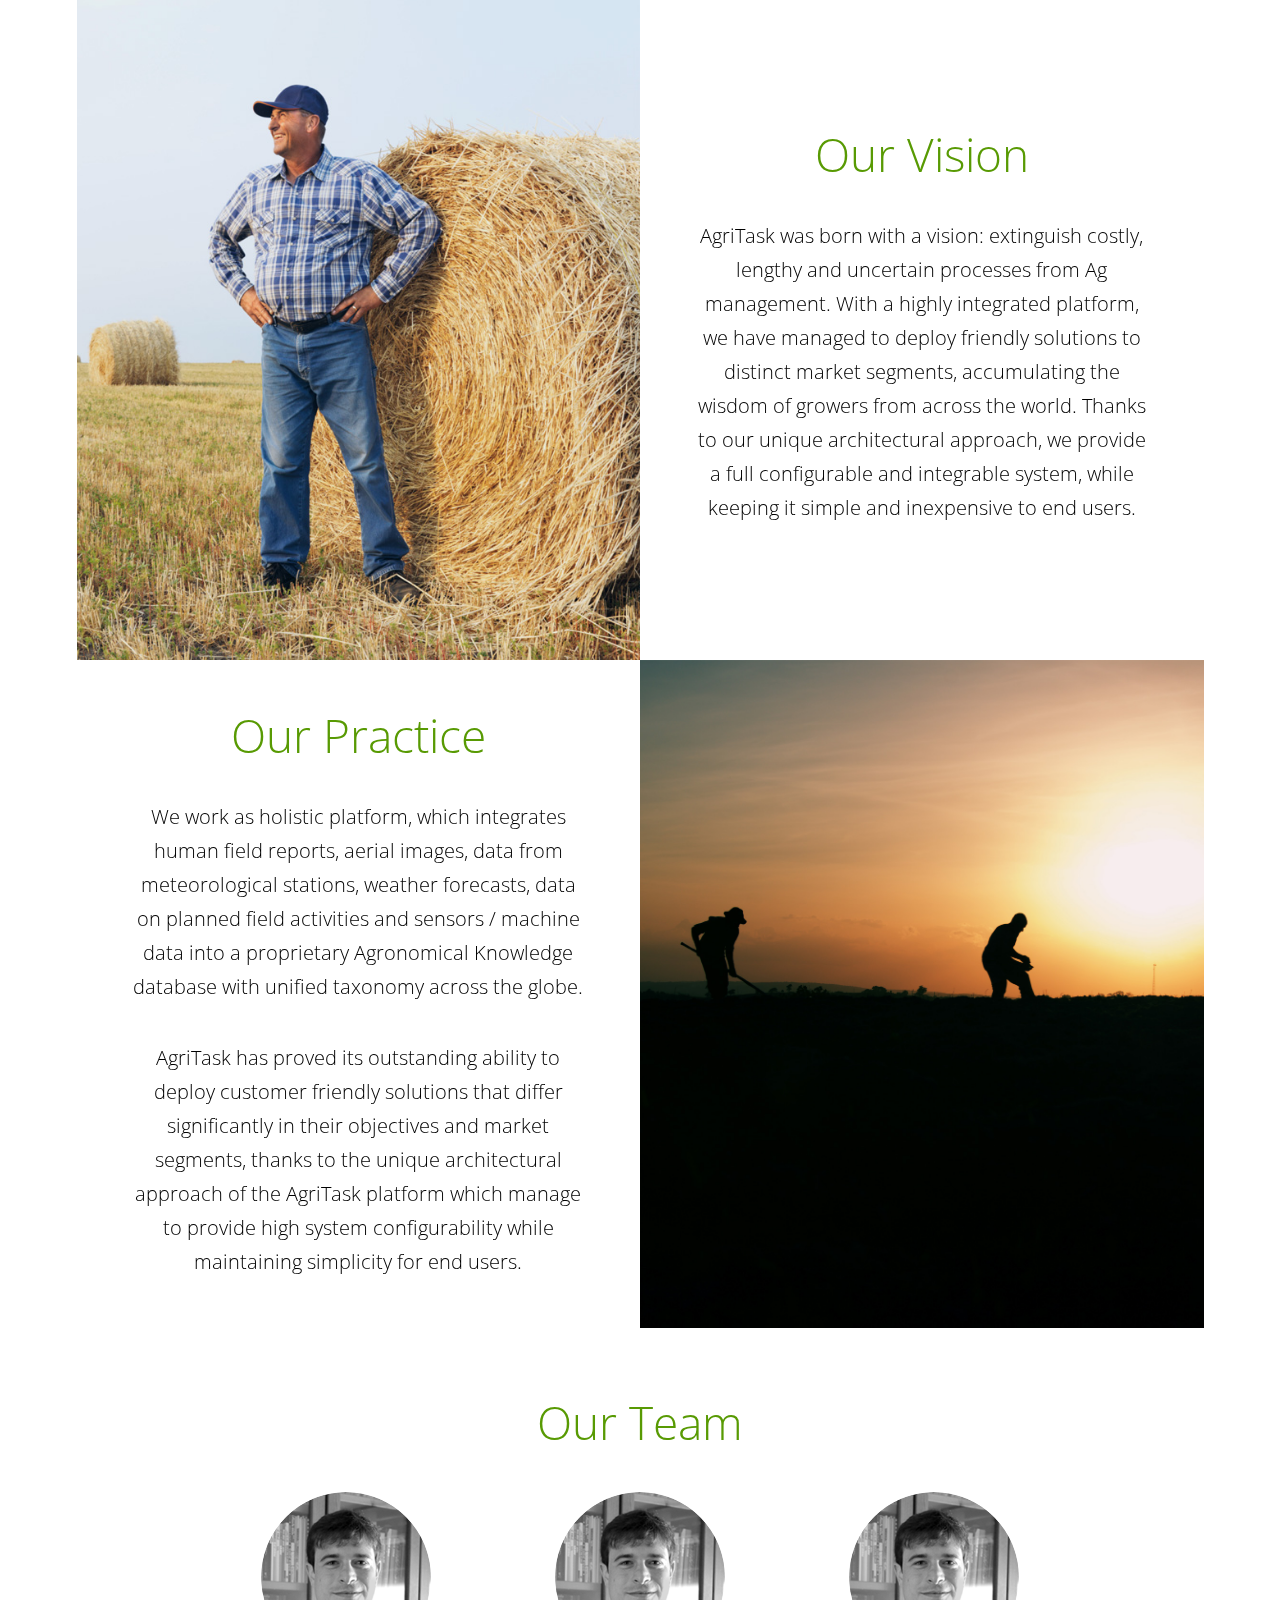
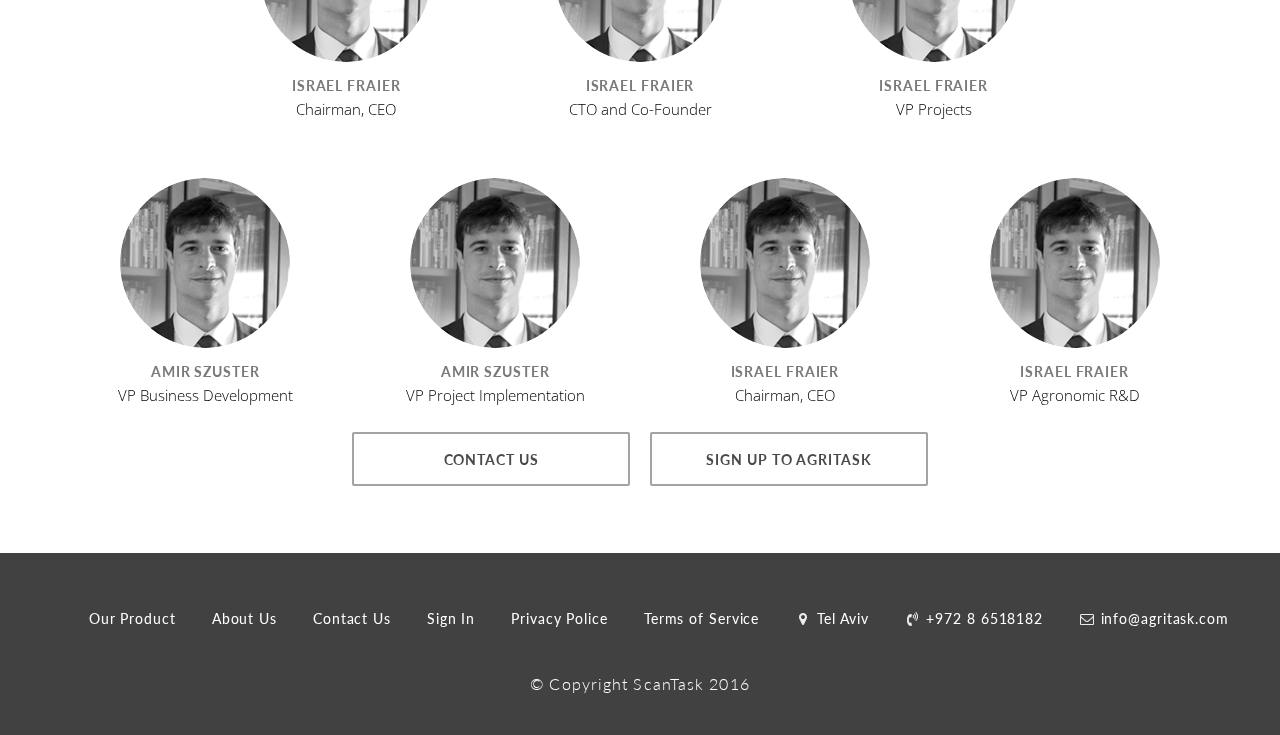
==== commit 88efd8f4: "changes" ====
--- a/agritask/index.html
+++ b/agritask/index.html
@@ -62,7 +62,7 @@
                     </a>
                   </div>
                   <div class="right menu">
-                    <a href="#" class="item active see-product">Our product</a>
+                    <a href="#" class="item active see-below">Our product</a>
                     <a href="#" class="item">About us </a>
                     <a href="#" class="item">Contact us </a>
                     <div class="right menu sign-buttons">
@@ -89,7 +89,7 @@
                     </p>
                     <div class="hero-btn-wrap">
                       <a href="#" class="active standart-btn">Request a demo</a>
-                      <a href="#" class="standart-btn">Learn More</a>
+                      <a href="#" class="standart-btn see-below">Learn More</a>
                     </div>
                     <a href="#" class="slide-bottom see-below">
                       <img src="images/arrow_down.png" alt="">
@@ -364,12 +364,15 @@
                  <p>
                    Thanks to our unique approach, AgriTask adapts to your management protocols and keeps it simple to thousands of end users
                  </p>
-                 <a href="#" class="request-demo">
+                 <a href="#" class="request-demo desktop-only-btn">
                    Request a demo
                  </a>
                </div>
                <div class="img-block" style="background-image: linear-gradient(180deg, rgba(0, 0, 0, 0.0), rgba(0, 0, 0, 0.0)), url(images/mockup_tablet+mobile.png);"></div>
              </div>
+             <a href="#" class="request-demo mobile-only-btn">
+               Request a demo
+             </a>
            </section>
            <section class="img-with-text left-img">
              <div class="ui container">
@@ -380,12 +383,15 @@
                  <p>
                    Thanks to our unique approach, AgriTask adapts to your management protocols and keeps it simple to thousands of end users
                  </p>
-                 <a href="#" class="request-demo">
+                 <a href="#" class="request-demo desktop-only-btn">
                    Request a demo
                  </a>
                </div>
                <div class="img-block" style="background-image: linear-gradient(180deg, rgba(0, 0, 0, 0.0), rgba(0, 0, 0, 0.0)), url(images/mockup_macbook.png);"></div>
              </div>
+             <a href="#" class="request-demo mobile-only-btn">
+               Request a demo
+             </a>
            </section>
            <section class="img-with-text">
              <div class="ui container">
@@ -396,12 +402,15 @@
                  <p>
                    Thanks to our unique approach, AgriTask adapts to your management protocols and keeps it simple to thousands of end users
                  </p>
-                 <a href="#" class="request-demo">
+                 <a href="#" class="request-demo desktop-only-btn">
                    Request a demo
                  </a>
                </div>
                <div class="img-block" style="background-image: linear-gradient(180deg, rgba(0, 0, 0, 0.0), rgba(0, 0, 0, 0.0)), url(images/orange_squeeze.jpg);"></div>
              </div>
+             <a href="#" class="request-demo mobile-only-btn">
+               Request a demo
+             </a>
            </section>
            <section class="text-banner" style="background-image: linear-gradient(180deg, rgba(0, 0, 0, 0.8), rgba(0, 0, 0, 0.8)), url(images/Eucaliptus_forest.jpg);">
              <div class="ui container">
@@ -471,7 +480,7 @@
         Our Team
       </h2>
       <div class="ui four column centered doubling stackable grid">
-        <div class="three column row">
+        <div class="four column centered row">
           <div class="column">
             <div class="single-team-user-wrap">
               <img src="images/about pictures/Amir_hover.png" alt="">
--- a/agritask/stylesheets/screen.css
+++ b/agritask/stylesheets/screen.css
@@ -98,32 +98,46 @@
   }
 }
 
-@media (max-width: 991px) {
-  /* line 58, ../sass/screen.scss */
+@media (min-width: 768px) {
+  /* line 55, ../sass/screen.scss */
+  .mobile-only-btn {
+    display: none !important;
+  }
+}
+
+@media (max-width: 767px) {
+  /* line 60, ../sass/screen.scss */
+  .desktop-only-btn {
+    display: none !important;
+  }
+}
+
+@media (max-width: 991px) {
+  /* line 69, ../sass/screen.scss */
   header .desktop-menu {
     display: none !important;
   }
 }
 @media (min-width: 992px) {
-  /* line 64, ../sass/screen.scss */
+  /* line 75, ../sass/screen.scss */
   .ui.left.vertical.menu.sidebar.hidden.overlay.visible, .mobile-logo, .mobile-btn {
     display: none !important;
   }
 }
-/* line 69, ../sass/screen.scss */
+/* line 80, ../sass/screen.scss */
 .hero-background {
   min-height: 634px;
   width: 100%;
   background-size: cover;
 }
 @media (min-width: 1200px) {
-  /* line 69, ../sass/screen.scss */
+  /* line 80, ../sass/screen.scss */
   .hero-background {
     min-height: calc(100vh - 140px);
     height: calc(100vh - 140px);
   }
 }
-/* line 77, ../sass/screen.scss */
+/* line 88, ../sass/screen.scss */
 .hero-background .hero-text-wrap {
   min-height: 634px;
   display: -ms-flexbox;
@@ -136,13 +150,13 @@
   flex-direction: column;
 }
 @media (min-width: 1200px) {
-  /* line 77, ../sass/screen.scss */
+  /* line 88, ../sass/screen.scss */
   .hero-background .hero-text-wrap {
     min-height: calc(100vh - 140px);
     height: calc(100vh - 140px);
   }
 }
-/* line 91, ../sass/screen.scss */
+/* line 102, ../sass/screen.scss */
 .hero-background .hero-text-wrap h1 {
   font-family: "Open Sans", sans-serif;
   font-size: 46px;
@@ -155,13 +169,13 @@
   margin-bottom: 25px;
 }
 @media (min-width: 992px) {
-  /* line 91, ../sass/screen.scss */
+  /* line 102, ../sass/screen.scss */
   .hero-background .hero-text-wrap h1 {
     max-width: 723px;
   }
 }
 @media (max-width: 991px) {
-  /* line 91, ../sass/screen.scss */
+  /* line 102, ../sass/screen.scss */
   .hero-background .hero-text-wrap h1 {
     max-width: 396px;
     font-size: 36px;
@@ -173,7 +187,7 @@
     color: #fff;
   }
 }
-/* line 115, ../sass/screen.scss */
+/* line 126, ../sass/screen.scss */
 .hero-background .hero-text-wrap .sub-header {
   font-family: "Open Sans", sans-serif;
   font-size: 22px;
@@ -186,13 +200,13 @@
   margin-bottom: 50px;
 }
 @media (min-width: 992px) {
-  /* line 115, ../sass/screen.scss */
+  /* line 126, ../sass/screen.scss */
   .hero-background .hero-text-wrap .sub-header {
     max-width: 626px;
   }
 }
 @media (max-width: 991px) {
-  /* line 115, ../sass/screen.scss */
+  /* line 126, ../sass/screen.scss */
   .hero-background .hero-text-wrap .sub-header {
     max-width: 307px;
     font-family: "Open Sans", sans-serif;
@@ -207,7 +221,7 @@
 }
 
 @media (min-width: 992px) {
-  /* line 148, ../sass/screen.scss */
+  /* line 159, ../sass/screen.scss */
   .main-slider .owl-carousel .item {
     min-height: 602px;
     background-position: 0px 0px, 50% 50%;
@@ -216,7 +230,7 @@
   }
 }
 @media (max-width: 991px) {
-  /* line 148, ../sass/screen.scss */
+  /* line 159, ../sass/screen.scss */
   .main-slider .owl-carousel .item {
     min-height: 580px;
     padding: 40px 0;
@@ -226,13 +240,13 @@
   }
 }
 @media (max-width: 991px) {
-  /* line 164, ../sass/screen.scss */
+  /* line 175, ../sass/screen.scss */
   .main-slider .owl-nav {
     display: none;
   }
 }
 
-/* line 171, ../sass/screen.scss */
+/* line 182, ../sass/screen.scss */
 .slider-text-wrap {
   display: -ms-flexbox;
   display: flex;
@@ -244,18 +258,18 @@
   flex-direction: column;
 }
 @media (min-width: 992px) {
-  /* line 171, ../sass/screen.scss */
+  /* line 182, ../sass/screen.scss */
   .slider-text-wrap {
     min-height: 602px;
   }
 }
 @media (max-width: 991px) {
-  /* line 171, ../sass/screen.scss */
+  /* line 182, ../sass/screen.scss */
   .slider-text-wrap {
     min-height: 580px;
   }
 }
-/* line 186, ../sass/screen.scss */
+/* line 197, ../sass/screen.scss */
 .slider-text-wrap h2 {
   color: #589a03;
   font-size: 46px;
@@ -268,14 +282,14 @@
   display: block;
 }
 @media (min-width: 992px) {
-  /* line 186, ../sass/screen.scss */
+  /* line 197, ../sass/screen.scss */
   .slider-text-wrap h2 {
     max-width: 789px;
     margin-bottom: 82px;
   }
 }
 @media (max-width: 991px) {
-  /* line 186, ../sass/screen.scss */
+  /* line 197, ../sass/screen.scss */
   .slider-text-wrap h2 {
     max-width: 343px;
     font-size: 32px;
@@ -287,7 +301,7 @@
     margin-bottom: 37px;
   }
 }
-/* line 211, ../sass/screen.scss */
+/* line 222, ../sass/screen.scss */
 .slider-text-wrap .slider-descript {
   font-family: "Open Sans", sans-serif;
   font-size: 20px;
@@ -300,13 +314,13 @@
   color: #fff;
 }
 @media (min-width: 992px) {
-  /* line 211, ../sass/screen.scss */
+  /* line 222, ../sass/screen.scss */
   .slider-text-wrap .slider-descript {
     max-width: 745px;
   }
 }
 @media (max-width: 991px) {
-  /* line 211, ../sass/screen.scss */
+  /* line 222, ../sass/screen.scss */
   .slider-text-wrap .slider-descript {
     max-width: 354px;
     font-size: 18px;
@@ -320,30 +334,30 @@
   }
 }
 
-/* line 240, ../sass/screen.scss */
+/* line 251, ../sass/screen.scss */
 .slider-user-comment-wrap .slider-user img {
   width: 73px;
   height: 73px;
   border-radius: 50%;
 }
 
-/* line 248, ../sass/screen.scss */
+/* line 259, ../sass/screen.scss */
 section.field-data-icons {
   overflow: hidden;
 }
 @media (min-width: 992px) {
-  /* line 248, ../sass/screen.scss */
+  /* line 259, ../sass/screen.scss */
   section.field-data-icons {
     padding: 75px 0;
   }
 }
 @media (max-width: 991px) {
-  /* line 248, ../sass/screen.scss */
+  /* line 259, ../sass/screen.scss */
   section.field-data-icons {
     padding: 41px 0;
   }
 }
-/* line 256, ../sass/screen.scss */
+/* line 267, ../sass/screen.scss */
 section.field-data-icons .data-field-header {
   font-family: "Open Sans", sans-serif;
   font-size: 42px;
@@ -355,7 +369,7 @@
   color: #589a03;
 }
 @media (min-width: 992px) {
-  /* line 256, ../sass/screen.scss */
+  /* line 267, ../sass/screen.scss */
   section.field-data-icons .data-field-header {
     max-width: 616px;
     display: block;
@@ -365,7 +379,7 @@
   }
 }
 @media (max-width: 991px) {
-  /* line 256, ../sass/screen.scss */
+  /* line 267, ../sass/screen.scss */
   section.field-data-icons .data-field-header {
     max-width: 294px;
     font-size: 32px;
@@ -380,7 +394,7 @@
   }
 }
 
-/* line 289, ../sass/screen.scss */
+/* line 300, ../sass/screen.scss */
 .single-data-wrap .single-data-img img {
   margin: 0 auto;
   display: block;
@@ -388,13 +402,13 @@
   height: 109px;
 }
 @media (max-width: 639px) {
-  /* line 288, ../sass/screen.scss */
+  /* line 299, ../sass/screen.scss */
   .single-data-wrap .single-data-img {
     float: left;
     width: 25%;
     margin-right: 5%;
   }
-  /* line 299, ../sass/screen.scss */
+  /* line 310, ../sass/screen.scss */
   .single-data-wrap .single-data-img img {
     margin: 0;
     text-align: left;
@@ -402,7 +416,7 @@
     height: auto;
   }
 }
-/* line 308, ../sass/screen.scss */
+/* line 319, ../sass/screen.scss */
 .single-data-wrap .single-data-text h4 {
   font-family: "Roboto", sans-serif;
   font-size: 22px;
@@ -414,7 +428,7 @@
   color: #4a4a4a;
   margin-bottom: 20px;
 }
-/* line 319, ../sass/screen.scss */
+/* line 330, ../sass/screen.scss */
 .single-data-wrap .single-data-text p {
   font-family: "Open Sans", sans-serif;
   font-size: 16px;
@@ -426,12 +440,12 @@
   color: rgba(0, 0, 0, 0.6);
 }
 @media (max-width: 639px) {
-  /* line 307, ../sass/screen.scss */
+  /* line 318, ../sass/screen.scss */
   .single-data-wrap .single-data-text {
     float: left;
     width: 70%;
   }
-  /* line 332, ../sass/screen.scss */
+  /* line 343, ../sass/screen.scss */
   .single-data-wrap .single-data-text h4 {
     font-size: 24px;
     font-weight: 300;
@@ -442,7 +456,7 @@
     text-align: left;
     margin-bottom: 10px;
   }
-  /* line 342, ../sass/screen.scss */
+  /* line 353, ../sass/screen.scss */
   .single-data-wrap .single-data-text p {
     max-width: 231px;
     font-size: 18px;
@@ -454,18 +468,18 @@
   }
 }
 
-/* line 356, ../sass/screen.scss */
+/* line 367, ../sass/screen.scss */
 .agritask-for-single img {
   margin-bottom: 25px;
 }
 @media (max-width: 991px) {
-  /* line 356, ../sass/screen.scss */
+  /* line 367, ../sass/screen.scss */
   .agritask-for-single img {
     width: 140px;
     height: auto;
   }
 }
-/* line 363, ../sass/screen.scss */
+/* line 374, ../sass/screen.scss */
 .agritask-for-single h4 {
   font-family: "Roboto", sans-serif;
   font-size: 24px;
@@ -478,7 +492,7 @@
   margin-bottom: 19px;
 }
 @media (max-width: 991px) {
-  /* line 363, ../sass/screen.scss */
+  /* line 374, ../sass/screen.scss */
   .agritask-for-single h4 {
     max-width: 441px;
     display: block;
@@ -487,7 +501,7 @@
     margin-bottom: 19px;
   }
 }
-/* line 382, ../sass/screen.scss */
+/* line 393, ../sass/screen.scss */
 .agritask-for-single ul li {
   font-family: "Open Sans", sans-serif;
   font-size: 16px;
@@ -499,12 +513,12 @@
   color: rgba(0, 0, 0, 0.6);
 }
 
-/* line 396, ../sass/screen.scss */
+/* line 407, ../sass/screen.scss */
 .agritask-for-wrap .row {
   padding: 0 !important;
 }
 @media (min-width: 992px) {
-  /* line 399, ../sass/screen.scss */
+  /* line 410, ../sass/screen.scss */
   .agritask-for-wrap .column {
     min-height: 422.8px;
     padding: 74px 0;
@@ -513,34 +527,34 @@
   }
 }
 @media (max-width: 991px) {
-  /* line 399, ../sass/screen.scss */
+  /* line 410, ../sass/screen.scss */
   .agritask-for-wrap .column {
     padding-top: 28px !important;
     padding-bottom: 28px !important;
   }
 }
-/* line 410, ../sass/screen.scss */
+/* line 421, ../sass/screen.scss */
 .agritask-for-wrap .column.light-gray-back {
   background-color: rgba(239, 239, 239, 0.4);
 }
-/* line 413, ../sass/screen.scss */
+/* line 424, ../sass/screen.scss */
 .agritask-for-wrap .column.darker-gray-back {
   background: #f2f2f2;
 }
 
 @media (min-width: 768px) {
-  /* line 419, ../sass/screen.scss */
+  /* line 430, ../sass/screen.scss */
   .img-with-text {
     padding: 145px 0;
   }
 }
 @media (max-width: 767px) {
-  /* line 419, ../sass/screen.scss */
+  /* line 430, ../sass/screen.scss */
   .img-with-text {
     padding: 30px 0;
   }
 }
-/* line 426, ../sass/screen.scss */
+/* line 437, ../sass/screen.scss */
 .img-with-text .container {
   display: -moz-flex;
   display: -ms-flex;
@@ -551,13 +565,13 @@
   align-items: stretch;
 }
 @media (max-width: 767px) {
-  /* line 426, ../sass/screen.scss */
+  /* line 437, ../sass/screen.scss */
   .img-with-text .container {
     -ms-flex-direction: column;
     flex-direction: column;
   }
 }
-/* line 439, ../sass/screen.scss */
+/* line 450, ../sass/screen.scss */
 .img-with-text .text-block {
   -ms-flex: 1;
   flex: 1;
@@ -567,7 +581,7 @@
   -ms-grid-row-align: center;
   align-self: center;
 }
-/* line 448, ../sass/screen.scss */
+/* line 459, ../sass/screen.scss */
 .img-with-text .img-block {
   -ms-flex: 1.7;
   flex: 1.7;
@@ -583,38 +597,38 @@
   background-repeat: repeat, no-repeat;
 }
 @media (max-width: 767px) {
-  /* line 448, ../sass/screen.scss */
+  /* line 459, ../sass/screen.scss */
   .img-with-text .img-block {
     min-height: 250px;
   }
 }
-/* line 465, ../sass/screen.scss */
+/* line 476, ../sass/screen.scss */
 .img-with-text.left-img {
   background: #f2f2f2;
 }
-/* line 467, ../sass/screen.scss */
+/* line 478, ../sass/screen.scss */
 .img-with-text.left-img .text-block {
   -ms-flex-order: 2;
   order: 2;
 }
-/* line 471, ../sass/screen.scss */
+/* line 482, ../sass/screen.scss */
 .img-with-text.left-img .img-block {
   -ms-flex-order: 1;
   order: 1;
 }
 @media (max-width: 767px) {
-  /* line 476, ../sass/screen.scss */
+  /* line 487, ../sass/screen.scss */
   .img-with-text.left-img .text-block {
     -ms-flex-order: 1;
     order: 1;
   }
-  /* line 480, ../sass/screen.scss */
+  /* line 491, ../sass/screen.scss */
   .img-with-text.left-img .img-block {
     -ms-flex-order: 2;
     order: 2;
   }
 }
-/* line 488, ../sass/screen.scss */
+/* line 499, ../sass/screen.scss */
 .img-with-text .text-block h3 {
   font-family: "Open Sans", sans-serif;
   font-size: 46px;
@@ -625,7 +639,7 @@
   color: #589a03;
 }
 @media (max-width: 767px) {
-  /* line 488, ../sass/screen.scss */
+  /* line 499, ../sass/screen.scss */
   .img-with-text .text-block h3 {
     max-width: 396px;
     font-size: 32px;
@@ -636,7 +650,7 @@
     text-align: center;
   }
 }
-/* line 506, ../sass/screen.scss */
+/* line 517, ../sass/screen.scss */
 .img-with-text .text-block p {
   font-family: "Open Sans", sans-serif;
   font-size: 20px;
@@ -648,7 +662,7 @@
   margin-top: 27px;
 }
 @media (max-width: 767px) {
-  /* line 506, ../sass/screen.scss */
+  /* line 517, ../sass/screen.scss */
   .img-with-text .text-block p {
     max-width: 392px;
     font-size: 18px;
@@ -659,7 +673,7 @@
     text-align: center;
   }
 }
-/* line 525, ../sass/screen.scss */
+/* line 536, ../sass/screen.scss */
 .img-with-text .text-block a {
   width: 278px;
   height: 54px;
@@ -679,7 +693,7 @@
   margin-top: 36px;
 }
 @media (max-width: 767px) {
-  /* line 525, ../sass/screen.scss */
+  /* line 536, ../sass/screen.scss */
   .img-with-text .text-block a {
     font-size: 16px;
     font-weight: bold;
@@ -694,7 +708,42 @@
   }
 }
 
-/* line 558, ../sass/screen.scss */
+/* line 569, ../sass/screen.scss */
+a.request-demo {
+  width: 278px;
+  height: 54px;
+  border-radius: 2px;
+  border: solid 2px #589a03;
+  font-family: "Lato", sans-serif;
+  font-size: 14px;
+  font-weight: bold;
+  font-style: normal;
+  font-stretch: normal;
+  letter-spacing: 0.9px;
+  text-align: center;
+  color: #589a03;
+  padding: 19px 39px;
+  display: block;
+  text-transform: uppercase;
+  margin-top: 36px;
+}
+@media (max-width: 767px) {
+  /* line 569, ../sass/screen.scss */
+  a.request-demo {
+    font-size: 16px;
+    font-weight: bold;
+    font-style: normal;
+    font-stretch: normal;
+    letter-spacing: 1.1px;
+    text-align: center;
+    display: block;
+    margin: 0 auto;
+    margin-top: 34px;
+    margin-bottom: 50px;
+  }
+}
+
+/* line 600, ../sass/screen.scss */
 .text-banner {
   min-height: 602px;
   background-position: 0px 0px, 50% 50%;
@@ -702,12 +751,12 @@
   background-repeat: repeat, no-repeat;
 }
 @media (max-width: 991px) {
-  /* line 558, ../sass/screen.scss */
+  /* line 600, ../sass/screen.scss */
   .text-banner {
     min-height: 479px;
   }
 }
-/* line 566, ../sass/screen.scss */
+/* line 608, ../sass/screen.scss */
 .text-banner .text-banner-wrap {
   display: -ms-flexbox;
   display: flex;
@@ -720,12 +769,12 @@
   min-height: 602px;
 }
 @media (max-width: 991px) {
-  /* line 566, ../sass/screen.scss */
+  /* line 608, ../sass/screen.scss */
   .text-banner .text-banner-wrap {
     min-height: 479px;
   }
 }
-/* line 579, ../sass/screen.scss */
+/* line 621, ../sass/screen.scss */
 .text-banner .text-banner-wrap h2 {
   font-family: "Open Sans", sans-serif;
   font-size: 46px;
@@ -738,13 +787,13 @@
   margin-bottom: 25px;
 }
 @media (min-width: 992px) {
-  /* line 579, ../sass/screen.scss */
+  /* line 621, ../sass/screen.scss */
   .text-banner .text-banner-wrap h2 {
     max-width: 824px;
   }
 }
 @media (max-width: 991px) {
-  /* line 579, ../sass/screen.scss */
+  /* line 621, ../sass/screen.scss */
   .text-banner .text-banner-wrap h2 {
     max-width: 368px;
     font-size: 32px;
@@ -755,7 +804,7 @@
     text-align: center;
   }
 }
-/* line 602, ../sass/screen.scss */
+/* line 644, ../sass/screen.scss */
 .text-banner .text-banner-wrap p {
   font-family: "Open Sans", sans-serif;
   font-size: 24px;
@@ -768,13 +817,13 @@
   color: #fff;
 }
 @media (min-width: 992px) {
-  /* line 602, ../sass/screen.scss */
+  /* line 644, ../sass/screen.scss */
   .text-banner .text-banner-wrap p {
     max-width: 764px;
   }
 }
 
-/* line 620, ../sass/screen.scss */
+/* line 662, ../sass/screen.scss */
 .teaser-with-text-wrap .teaser-text-flex-wrap {
   display: -moz-flex;
   display: -ms-flex;
@@ -785,14 +834,14 @@
   align-items: stretch;
 }
 @media (max-width: 991px) {
-  /* line 620, ../sass/screen.scss */
+  /* line 662, ../sass/screen.scss */
   .teaser-with-text-wrap .teaser-text-flex-wrap {
     -ms-flex-direction: column;
     flex-direction: column;
     padding: 40px 0;
   }
 }
-/* line 633, ../sass/screen.scss */
+/* line 675, ../sass/screen.scss */
 .teaser-with-text-wrap .teaser-text-flex-wrap .teaser-text-block {
   -ms-flex: 50%;
   flex: 50%;
@@ -802,7 +851,7 @@
   -ms-flex-order: 1;
   order: 1;
 }
-/* line 641, ../sass/screen.scss */
+/* line 683, ../sass/screen.scss */
 .teaser-with-text-wrap .teaser-text-flex-wrap .teaser-text-block h2 {
   font-family: "Open Sans", sans-serif;
   font-size: 46px;
@@ -814,7 +863,7 @@
   color: #589a03;
 }
 @media (min-width: 992px) {
-  /* line 641, ../sass/screen.scss */
+  /* line 683, ../sass/screen.scss */
   .teaser-with-text-wrap .teaser-text-flex-wrap .teaser-text-block h2 {
     max-width: 392px;
     display: block;
@@ -823,7 +872,7 @@
   }
 }
 @media (max-width: 991px) {
-  /* line 641, ../sass/screen.scss */
+  /* line 683, ../sass/screen.scss */
   .teaser-with-text-wrap .teaser-text-flex-wrap .teaser-text-block h2 {
     max-width: 392px;
     font-size: 32px;
@@ -837,7 +886,7 @@
     margin-bottom: 15px;
   }
 }
-/* line 669, ../sass/screen.scss */
+/* line 711, ../sass/screen.scss */
 .teaser-with-text-wrap .teaser-text-flex-wrap .teaser-text-block p {
   font-family: "Open Sans", sans-serif;
   font-size: 20px;
@@ -849,7 +898,7 @@
   color: #000;
 }
 @media (min-width: 992px) {
-  /* line 669, ../sass/screen.scss */
+  /* line 711, ../sass/screen.scss */
   .teaser-with-text-wrap .teaser-text-flex-wrap .teaser-text-block p {
     max-width: 343.8px;
     display: block;
@@ -859,7 +908,7 @@
   }
 }
 @media (max-width: 991px) {
-  /* line 669, ../sass/screen.scss */
+  /* line 711, ../sass/screen.scss */
   .teaser-with-text-wrap .teaser-text-flex-wrap .teaser-text-block p {
     max-width: 343.8px;
     font-size: 18px;
@@ -872,7 +921,7 @@
     margin: 0 auto;
   }
 }
-/* line 697, ../sass/screen.scss */
+/* line 739, ../sass/screen.scss */
 .teaser-with-text-wrap .teaser-text-flex-wrap .teaser-text-block a {
   display: block;
   width: 278px;
@@ -890,7 +939,7 @@
   text-transform: uppercase;
 }
 @media (min-width: 992px) {
-  /* line 697, ../sass/screen.scss */
+  /* line 739, ../sass/screen.scss */
   .teaser-with-text-wrap .teaser-text-flex-wrap .teaser-text-block a {
     max-width: 278px;
     display: block;
@@ -900,7 +949,7 @@
   }
 }
 @media (max-width: 991px) {
-  /* line 697, ../sass/screen.scss */
+  /* line 739, ../sass/screen.scss */
   .teaser-with-text-wrap .teaser-text-flex-wrap .teaser-text-block a {
     max-width: 278px;
     display: block;
@@ -909,7 +958,7 @@
     margin-top: 49px;
   }
 }
-/* line 728, ../sass/screen.scss */
+/* line 770, ../sass/screen.scss */
 .teaser-with-text-wrap .teaser-text-flex-wrap .teaser-img-block {
   -ms-flex: 50%;
   flex: 50%;
@@ -925,51 +974,45 @@
   background-repeat: repeat, no-repeat;
 }
 @media (min-width: 992px) {
-  /* line 728, ../sass/screen.scss */
+  /* line 770, ../sass/screen.scss */
   .teaser-with-text-wrap .teaser-text-flex-wrap .teaser-img-block {
     min-height: 668px;
   }
 }
-@media (max-width: 991px) {
-  /* line 728, ../sass/screen.scss */
-  .teaser-with-text-wrap .teaser-text-flex-wrap .teaser-img-block {
-    display: none !important;
-  }
-}
-/* line 750, ../sass/screen.scss */
+/* line 792, ../sass/screen.scss */
 .teaser-with-text-wrap.left-img .teaser-img-block {
   -ms-flex-order: 1;
   order: 1;
 }
-/* line 754, ../sass/screen.scss */
+/* line 796, ../sass/screen.scss */
 .teaser-with-text-wrap.left-img .teaser-text-block {
   -ms-flex-order: 2;
   order: 2;
 }
 @media (max-width: 991px) {
-  /* line 759, ../sass/screen.scss */
+  /* line 801, ../sass/screen.scss */
   .teaser-with-text-wrap.left-img .teaser-img-block {
     -ms-flex-order: 1;
     order: 2;
   }
-  /* line 763, ../sass/screen.scss */
+  /* line 805, ../sass/screen.scss */
   .teaser-with-text-wrap.left-img .teaser-text-block {
     -ms-flex-order: 2;
     order: 1;
   }
 }
 @media (min-width: 992px) {
-  /* line 771, ../sass/screen.scss */
+  /* line 813, ../sass/screen.scss */
   .teaser-with-text-wrap.about-us .teaser-text-flex-wrap .teaser-text-block p {
     max-width: 454px;
   }
 }
 
-/* line 778, ../sass/screen.scss */
+/* line 820, ../sass/screen.scss */
 .single-team-user-wrap {
   margin-bottom: 25px;
 }
-/* line 779, ../sass/screen.scss */
+/* line 821, ../sass/screen.scss */
 .single-team-user-wrap img {
   width: 170px;
   height: 170px;
@@ -980,13 +1023,13 @@
   filter: grayscale(100%);
   transition: all 0.2s ease-in-out;
 }
-/* line 790, ../sass/screen.scss */
+/* line 832, ../sass/screen.scss */
 .single-team-user-wrap:hover img {
   -webkit-filter: grayscale(0%);
   filter: grayscale(0%);
   transition: all 0.2s ease-in-out;
 }
-/* line 796, ../sass/screen.scss */
+/* line 838, ../sass/screen.scss */
 .single-team-user-wrap h5 {
   font-family: "Lato", sans-serif;
   font-size: 14px;
@@ -1000,7 +1043,7 @@
   text-transform: uppercase;
   margin-top: 14px;
 }
-/* line 809, ../sass/screen.scss */
+/* line 851, ../sass/screen.scss */
 .single-team-user-wrap p {
   font-family: "Open Sans", sans-serif;
   font-size: 15px;
@@ -1013,12 +1056,12 @@
 }
 
 @media (min-width: 992px) {
-  /* line 822, ../sass/screen.scss */
+  /* line 864, ../sass/screen.scss */
   .our-team {
     padding: 67px 0;
   }
 }
-/* line 826, ../sass/screen.scss */
+/* line 868, ../sass/screen.scss */
 .our-team h2 {
   font-family: "Open Sans", sans-serif;
   font-size: 46px;
@@ -1032,18 +1075,18 @@
   margin-bottom: 42px;
 }
 
-/* line 842, ../sass/screen.scss */
+/* line 884, ../sass/screen.scss */
 .agritask-header-outside {
   width: 100%;
   padding: 56px 0;
 }
 @media (max-width: 991px) {
-  /* line 842, ../sass/screen.scss */
+  /* line 884, ../sass/screen.scss */
   .agritask-header-outside {
     padding: 22px 0;
   }
 }
-/* line 848, ../sass/screen.scss */
+/* line 890, ../sass/screen.scss */
 .agritask-header-outside .agritask-header-wrapper {
   display: block;
   margin: 0 auto;
@@ -1051,12 +1094,12 @@
   max-width: 100%;
 }
 @media (min-width: 992px) {
-  /* line 848, ../sass/screen.scss */
+  /* line 890, ../sass/screen.scss */
   .agritask-header-outside .agritask-header-wrapper {
     max-width: 311px;
   }
 }
-/* line 856, ../sass/screen.scss */
+/* line 898, ../sass/screen.scss */
 .agritask-header-outside .agritask-header-wrapper .agritask-for-header {
   display: -ms-flexbox;
   display: flex;
@@ -1067,19 +1110,19 @@
   -ms-flex-pack: center;
   justify-content: center;
 }
-/* line 865, ../sass/screen.scss */
+/* line 907, ../sass/screen.scss */
 .agritask-header-outside .agritask-header-wrapper .agritask-for-header img {
   height: 55.5px;
   margin-right: 15px;
   max-width: 100%;
 }
 @media (max-width: 991px) {
-  /* line 865, ../sass/screen.scss */
+  /* line 907, ../sass/screen.scss */
   .agritask-header-outside .agritask-header-wrapper .agritask-for-header img {
     height: 40.4px;
   }
 }
-/* line 873, ../sass/screen.scss */
+/* line 915, ../sass/screen.scss */
 .agritask-header-outside .agritask-header-wrapper .agritask-for-header mark {
   background-color: #fff;
   font-size: 46px;
@@ -1089,7 +1132,7 @@
   color: #589a03;
 }
 @media (max-width: 991px) {
-  /* line 873, ../sass/screen.scss */
+  /* line 915, ../sass/screen.scss */
   .agritask-header-outside .agritask-header-wrapper .agritask-for-header mark {
     font-size: 32px;
     font-weight: 300;
@@ -1100,19 +1143,19 @@
   }
 }
 
-/* line 893, ../sass/screen.scss */
+/* line 935, ../sass/screen.scss */
 footer {
   background-color: #414141;
   padding: 43px 0;
   overflow: hidden;
 }
 @media (max-width: 991px) {
-  /* line 893, ../sass/screen.scss */
+  /* line 935, ../sass/screen.scss */
   footer {
     padding: 17px 0;
   }
 }
-/* line 900, ../sass/screen.scss */
+/* line 942, ../sass/screen.scss */
 footer .copyright {
   display: block;
   text-align: center;
@@ -1128,7 +1171,7 @@
   font-weight: 300;
 }
 @media (max-width: 991px) {
-  /* line 900, ../sass/screen.scss */
+  /* line 942, ../sass/screen.scss */
   footer .copyright {
     font-size: 16px;
     font-weight: 300;
@@ -1141,7 +1184,7 @@
     margin-top: 20px;
     position: relative;
   }
-  /* line 924, ../sass/screen.scss */
+  /* line 966, ../sass/screen.scss */
   footer .copyright:after {
     content: '';
     position: absolute;
@@ -1152,7 +1195,7 @@
     top: -16px;
   }
 }
-/* line 936, ../sass/screen.scss */
+/* line 978, ../sass/screen.scss */
 footer .sitemap-menu a.item {
   font-family: "Lato", sans-serif !important;
   font-size: 14px !important;
@@ -1163,17 +1206,17 @@
   text-align: left !important;
   color: #fff !important;
 }
-/* line 945, ../sass/screen.scss */
+/* line 987, ../sass/screen.scss */
 footer .sitemap-menu a.item:hover {
   background: transparent !important;
 }
 @media (max-width: 991px) {
-  /* line 935, ../sass/screen.scss */
+  /* line 977, ../sass/screen.scss */
   footer .sitemap-menu {
     -ms-flex-direction: column;
     flex-direction: column;
   }
-  /* line 952, ../sass/screen.scss */
+  /* line 994, ../sass/screen.scss */
   footer .sitemap-menu a.item {
     font-size: 14px !important;
     font-weight: normal !important;
@@ -1186,7 +1229,7 @@
     align-self: flex-start !important;
     position: relative;
   }
-  /* line 963, ../sass/screen.scss */
+  /* line 1005, ../sass/screen.scss */
   footer .sitemap-menu a.item:after {
     content: '';
     position: absolute;
@@ -1196,7 +1239,7 @@
     left: -16px;
     bottom: 0px;
   }
-  /* line 973, ../sass/screen.scss */
+  /* line 1015, ../sass/screen.scss */
   footer .sitemap-menu div.right.menu {
     -ms-flex-direction: column;
     flex-direction: column;
@@ -1205,24 +1248,24 @@
 }
 
 @media (max-width: 991px) {
-  /* line 982, ../sass/screen.scss */
+  /* line 1024, ../sass/screen.scss */
   footer .ui.menu:not(.vertical) .right.menu {
     margin-left: 0 !important;
   }
-  /* line 986, ../sass/screen.scss */
+  /* line 1028, ../sass/screen.scss */
   footer .ui.menu:not(.vertical) .right.menu a.item:after {
     width: 0;
     height: 0;
   }
 }
 
-/* line 995, ../sass/screen.scss */
+/* line 1037, ../sass/screen.scss */
 .main-menu {
   margin-top: 0 !important;
   position: fixed;
   width: 100%;
 }
-/* line 999, ../sass/screen.scss */
+/* line 1041, ../sass/screen.scss */
 .main-menu a.item {
   font-family: "Lato", sans-serif !important;
   font-size: 14px !important;
@@ -1234,19 +1277,19 @@
   color: #fff !important;
   text-transform: uppercase !important;
 }
-/* line 1011, ../sass/screen.scss */
+/* line 1053, ../sass/screen.scss */
 .main-menu .logo a {
   display: block;
   overflow: hidden;
 }
-/* line 1014, ../sass/screen.scss */
+/* line 1056, ../sass/screen.scss */
 .main-menu .logo a img {
   max-width: 100%;
   width: 125px;
   height: auto;
 }
 
-/* line 1023, ../sass/screen.scss */
+/* line 1065, ../sass/screen.scss */
 .slider-user-comment-wrap {
   display: -webkit-flex;
   display: -ms-flexbox;
@@ -1260,32 +1303,32 @@
   margin-top: 25px;
 }
 @media screen and (max-width: 992px) {
-  /* line 1023, ../sass/screen.scss */
+  /* line 1065, ../sass/screen.scss */
   .slider-user-comment-wrap {
     margin-bottom: 58px;
   }
 }
-/* line 1037, ../sass/screen.scss */
+/* line 1079, ../sass/screen.scss */
 .slider-user-comment-wrap .slider-user {
   margin-right: 23px;
 }
 @media screen and (max-width: 992px) {
-  /* line 1037, ../sass/screen.scss */
+  /* line 1079, ../sass/screen.scss */
   .slider-user-comment-wrap .slider-user {
     margin-right: 16px;
   }
-  /* line 1041, ../sass/screen.scss */
+  /* line 1083, ../sass/screen.scss */
   .slider-user-comment-wrap .slider-user img {
     width: 55px;
     height: 55px;
   }
 }
-/* line 1047, ../sass/screen.scss */
+/* line 1089, ../sass/screen.scss */
 .slider-user-comment-wrap .slider-user-comment {
   color: #fff;
   text-align: left;
 }
-/* line 1051, ../sass/screen.scss */
+/* line 1093, ../sass/screen.scss */
 .slider-user-comment-wrap h5 {
   font-size: 14px;
   font-family: "Lato", sans-serif;
@@ -1293,7 +1336,7 @@
   letter-spacing: 0.9px;
   text-transform: uppercase;
 }
-/* line 1058, ../sass/screen.scss */
+/* line 1100, ../sass/screen.scss */
 .slider-user-comment-wrap p {
   font-size: 14px;
   font-family: "Open Sans", sans-serif;
@@ -1301,7 +1344,7 @@
   line-height: 24px;
 }
 
-/* line 1067, ../sass/screen.scss */
+/* line 1109, ../sass/screen.scss */
 .owl-nav .owl-prev {
   font-size: 0;
   position: absolute;
@@ -1309,7 +1352,7 @@
   left: 10%;
   margin-top: -20.5px;
 }
-/* line 1073, ../sass/screen.scss */
+/* line 1115, ../sass/screen.scss */
 .owl-nav .owl-prev:after {
   content: '';
   position: absolute;
@@ -1322,7 +1365,7 @@
   width: 21px;
   height: 41px;
 }
-/* line 1086, ../sass/screen.scss */
+/* line 1128, ../sass/screen.scss */
 .owl-nav .owl-next {
   font-size: 0;
   position: absolute;
@@ -1330,7 +1373,7 @@
   right: 10%;
   margin-top: -20.5px;
 }
-/* line 1092, ../sass/screen.scss */
+/* line 1134, ../sass/screen.scss */
 .owl-nav .owl-next:after {
   content: '';
   position: absolute;
@@ -1344,12 +1387,12 @@
   height: 41px;
 }
 
-/* line 1107, ../sass/screen.scss */
+/* line 1149, ../sass/screen.scss */
 .owl-dots .owl-dot.active span, .owl-theme .owl-dots .owl-dot:hover span {
   background: #589a03;
 }
 
-/* line 1110, ../sass/screen.scss */
+/* line 1152, ../sass/screen.scss */
 .owl-dots {
   position: absolute;
   left: 50%;
@@ -1357,14 +1400,14 @@
   margin-left: -40.03px;
 }
 @media screen and (max-width: 992px) {
-  /* line 1110, ../sass/screen.scss */
+  /* line 1152, ../sass/screen.scss */
   .owl-dots {
     left: 50%;
     margin-left: -67.5px;
   }
 }
 
-/* line 1120, ../sass/screen.scss */
+/* line 1162, ../sass/screen.scss */
 .owl-dots .owl-dot span {
   width: 12.7px;
   height: 12.7px;
@@ -1377,36 +1420,36 @@
   margin: 0 auto;
 }
 @media screen and (max-width: 991px) {
-  /* line 1120, ../sass/screen.scss */
+  /* line 1162, ../sass/screen.scss */
   .owl-dots .owl-dot span {
     margin: 0 auto;
   }
 }
 
-/* line 1135, ../sass/screen.scss */
+/* line 1177, ../sass/screen.scss */
 .owl-dots .owl-dot {
   display: inline-block;
   zoom: 1;
 }
 @media screen and (max-width: 991px) {
-  /* line 1135, ../sass/screen.scss */
+  /* line 1177, ../sass/screen.scss */
   .owl-dots .owl-dot {
     width: 45px;
   }
 }
 
-/* line 1143, ../sass/screen.scss */
+/* line 1185, ../sass/screen.scss */
 .pushable-scroll {
   -webkit-transform: initial !important;
   transform: initial !important;
 }
 
-/* line 1148, ../sass/screen.scss */
+/* line 1190, ../sass/screen.scss */
 .scroll-logo {
   display: none;
 }
 
-/* line 1152, ../sass/screen.scss */
+/* line 1194, ../sass/screen.scss */
 .main-menu {
   background: rgba(255, 255, 255, 0);
   -webkit-transition: all 0.25s ease-in-out;
@@ -1417,7 +1460,7 @@
   width: 100%;
 }
 
-/* line 1162, ../sass/screen.scss */
+/* line 1204, ../sass/screen.scss */
 .main-menu-scroll {
   background: white !important;
   -webkit-transition: all 0.25s ease-in-out;
@@ -1431,39 +1474,39 @@
   right: 0;
   margin: 0 !important;
 }
-/* line 1174, ../sass/screen.scss */
+/* line 1216, ../sass/screen.scss */
 .main-menu-scroll a.item {
   color: #7a7a7a !important;
 }
-/* line 1178, ../sass/screen.scss */
+/* line 1220, ../sass/screen.scss */
 .main-menu-scroll .logo img {
   display: none;
 }
-/* line 1180, ../sass/screen.scss */
+/* line 1222, ../sass/screen.scss */
 .main-menu-scroll .logo img.scroll-logo {
   display: block;
 }
 
-/* line 1188, ../sass/screen.scss */
+/* line 1230, ../sass/screen.scss */
 .slide-bottom {
   margin-top: 40px;
 }
 @media screen and (max-width: 992px) {
-  /* line 1188, ../sass/screen.scss */
+  /* line 1230, ../sass/screen.scss */
   .slide-bottom {
     display: none;
   }
 }
 
 @media (max-width: 991px) {
-  /* line 1198, ../sass/screen.scss */
+  /* line 1240, ../sass/screen.scss */
   .mobile-logo {
     display: block;
     overflow: hidden;
     float: left;
     margin-left: 30px;
   }
-  /* line 1204, ../sass/screen.scss */
+  /* line 1246, ../sass/screen.scss */
   .mobile-logo img {
     width: 124px;
     height: auto;
@@ -1471,7 +1514,7 @@
 }
 
 @media (max-width: 991px) {
-  /* line 1211, ../sass/screen.scss */
+  /* line 1253, ../sass/screen.scss */
   header {
     padding: 16px 0;
     overflow: hidden;
@@ -1486,7 +1529,7 @@
 }
 
 @media (max-width: 991px) {
-  /* line 1225, ../sass/screen.scss */
+  /* line 1267, ../sass/screen.scss */
   .mobile-btn {
     display: block;
     height: 16px;
@@ -1496,21 +1539,21 @@
     top: 50%;
     margin-top: -16px;
   }
-  /* line 1234, ../sass/screen.scss */
+  /* line 1276, ../sass/screen.scss */
   .mobile-btn i {
     font-size: 30px;
     color: #8b8c8c;
   }
 }
 
-/* line 1253, ../sass/screen.scss */
+/* line 1295, ../sass/screen.scss */
 .hero-btn-wrap {
   display: -webkit-flex;
   display: -ms-flexbox;
   display: flex;
 }
 @media screen and (max-width: 992px) {
-  /* line 1253, ../sass/screen.scss */
+  /* line 1295, ../sass/screen.scss */
   .hero-btn-wrap {
     -webkit-flex-direction: column;
     -ms-flex-direction: column;
@@ -1518,14 +1561,14 @@
   }
 }
 @media screen and (max-width: 992px) and (max-width: 992px) {
-  /* line 1253, ../sass/screen.scss */
+  /* line 1295, ../sass/screen.scss */
   .hero-btn-wrap {
     width: 329.9px;
     height: auto;
   }
 }
 
-/* line 1266, ../sass/screen.scss */
+/* line 1308, ../sass/screen.scss */
 .hero-btn-wrap .standart-btn {
   width: 178.5px;
   height: 54px;
@@ -1540,19 +1583,19 @@
   border-radius: 3px;
   color: #fff;
 }
-/* line 1279, ../sass/screen.scss */
+/* line 1321, ../sass/screen.scss */
 .hero-btn-wrap .standart-btn:first-child {
   margin-right: 18px;
 }
 @media screen and (max-width: 992px) {
-  /* line 1266, ../sass/screen.scss */
+  /* line 1308, ../sass/screen.scss */
   .hero-btn-wrap .standart-btn {
     width: 100%;
     height: auto;
     padding: 20.7px 55.7px 19.7px 56.2px;
     text-align: center;
   }
-  /* line 1287, ../sass/screen.scss */
+  /* line 1329, ../sass/screen.scss */
   .hero-btn-wrap .standart-btn:first-child {
     margin-right: 0;
     margin-top: 22.7px;
@@ -1564,7 +1607,7 @@
     order: 1;
   }
 }
-/* line 1299, ../sass/screen.scss */
+/* line 1341, ../sass/screen.scss */
 .hero-btn-wrap .active {
   width: 278px;
   height: 54px;
@@ -1573,14 +1616,14 @@
   border: solid 2px #ff9600;
 }
 
-/* line 1309, ../sass/screen.scss */
+/* line 1351, ../sass/screen.scss */
 .wrapper-sinup-btns {
   display: block;
   margin: 0 auto;
   width: 100%;
   max-width: 576px;
 }
-/* line 1314, ../sass/screen.scss */
+/* line 1356, ../sass/screen.scss */
 .wrapper-sinup-btns .signup-btns {
   display: -webkit-flex;
   display: -ms-flexbox;
@@ -1591,7 +1634,7 @@
   height: auto;
 }
 @media screen and (max-width: 639px) {
-  /* line 1314, ../sass/screen.scss */
+  /* line 1356, ../sass/screen.scss */
   .wrapper-sinup-btns .signup-btns {
     -webkit-flex-direction: column;
     -ms-flex-direction: column;
@@ -1602,7 +1645,7 @@
     align-items: center;
   }
 }
-/* line 1331, ../sass/screen.scss */
+/* line 1373, ../sass/screen.scss */
 .wrapper-sinup-btns .signup-btns a {
   font-family: "Lato", sans-serif;
   font-weight: 700;
@@ -1618,7 +1661,7 @@
   border: solid 2px #a3a3a3;
   transition: all 0.25s ease-in-out;
 }
-/* line 1345, ../sass/screen.scss */
+/* line 1387, ../sass/screen.scss */
 .wrapper-sinup-btns .signup-btns a:hover {
   color: #fff;
   background-color: #ff9600;
@@ -1626,20 +1669,20 @@
   transition: all 0.25s ease-in-out;
 }
 @media screen and (max-width: 991px) {
-  /* line 1352, ../sass/screen.scss */
+  /* line 1394, ../sass/screen.scss */
   .wrapper-sinup-btns .signup-btns a:first-child {
     margin-bottom: 20px;
   }
 }
 
-/* line 1360, ../sass/screen.scss */
+/* line 1402, ../sass/screen.scss */
 .right.menu .sign-buttons {
   display: -webkit-flex;
   display: -ms-flexbox;
   display: flex;
   padding-left: 25px;
 }
-/* line 1365, ../sass/screen.scss */
+/* line 1407, ../sass/screen.scss */
 .right.menu .sign-buttons .item.sign {
   width: 103px;
   height: 39px;
@@ -1648,14 +1691,14 @@
   border: 2px solid rgba(255, 255, 255, 0.79);
   transition: all 0.25s ease-in-out;
 }
-/* line 1372, ../sass/screen.scss */
+/* line 1414, ../sass/screen.scss */
 .right.menu .sign-buttons .item.sign:hover, .right.menu .sign-buttons .item.sign.active {
   height: 40px;
   background-color: #ff9600;
   border: 2px solid #ff9600;
   transition: all 0.25s ease-in-out;
 }
-/* line 1378, ../sass/screen.scss */
+/* line 1420, ../sass/screen.scss */
 .right.menu .sign-buttons .item.sign:last-child {
   margin-left: 13px;
 }
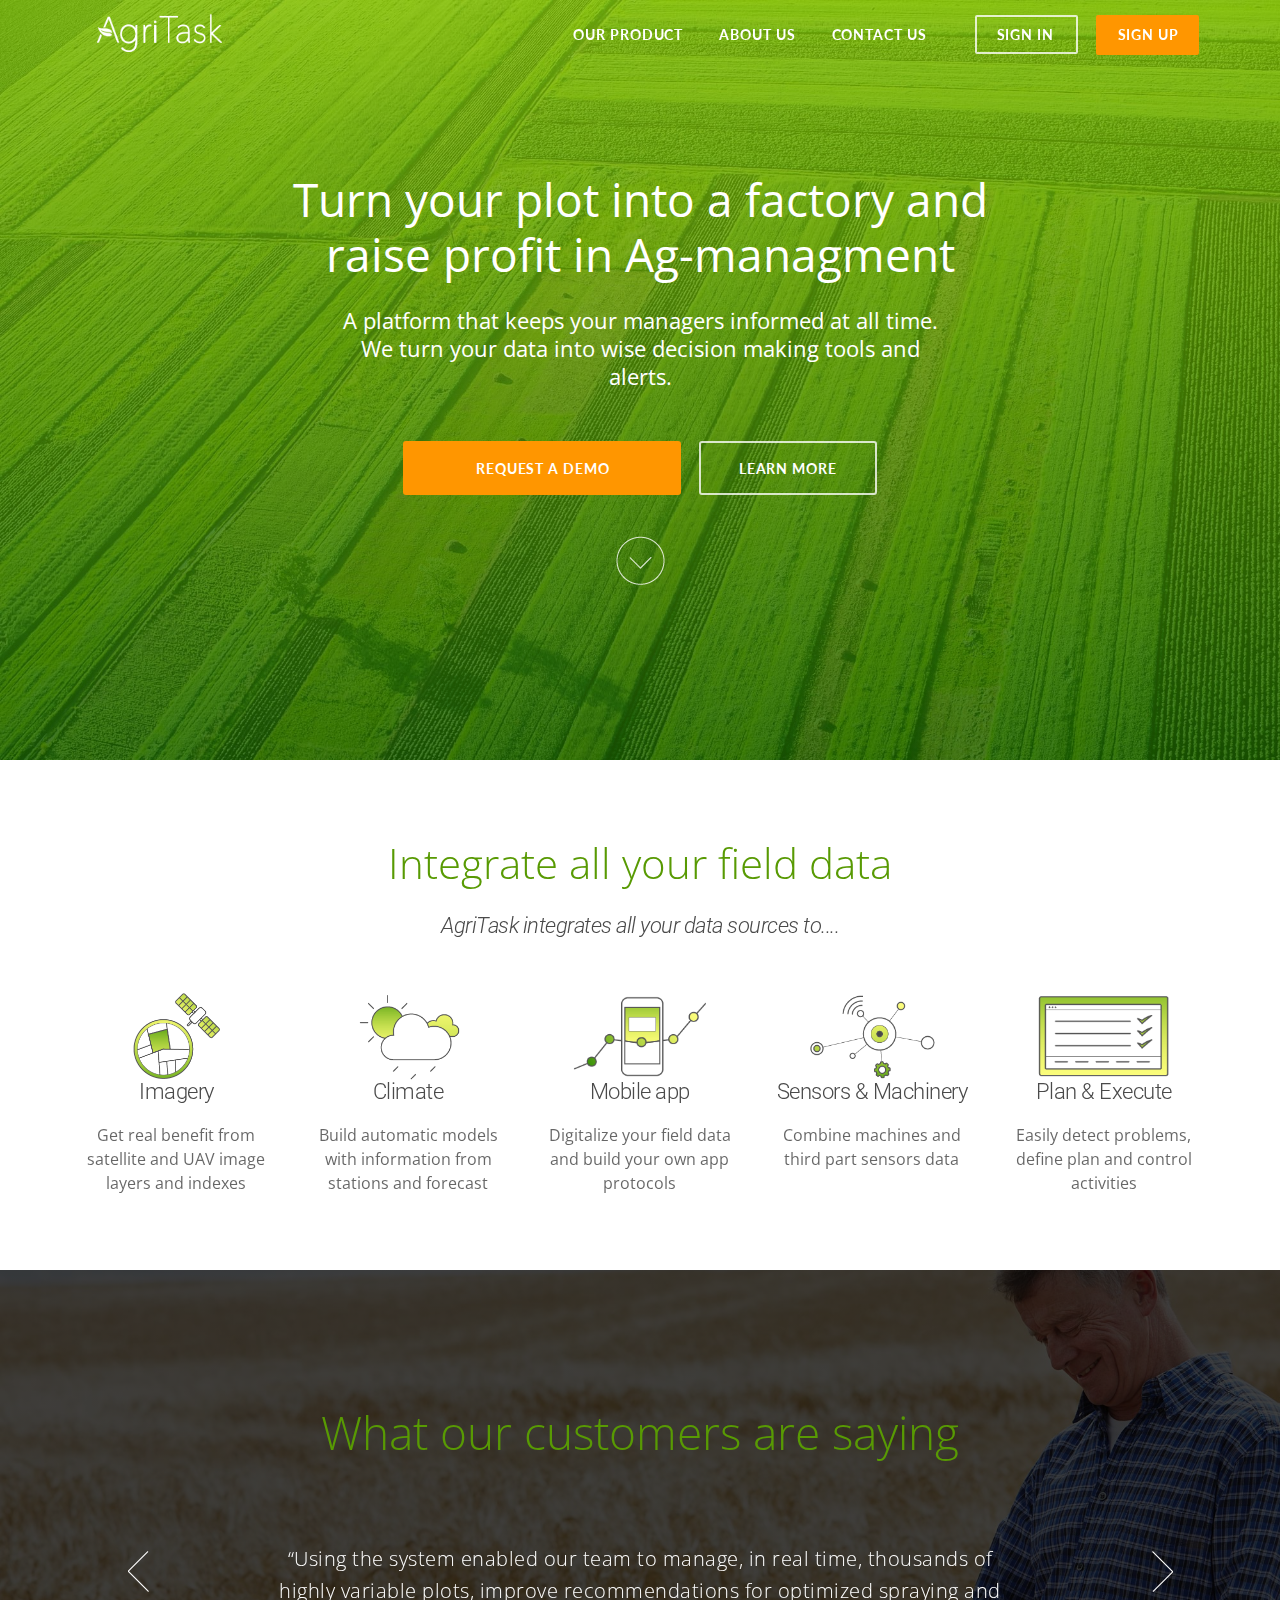
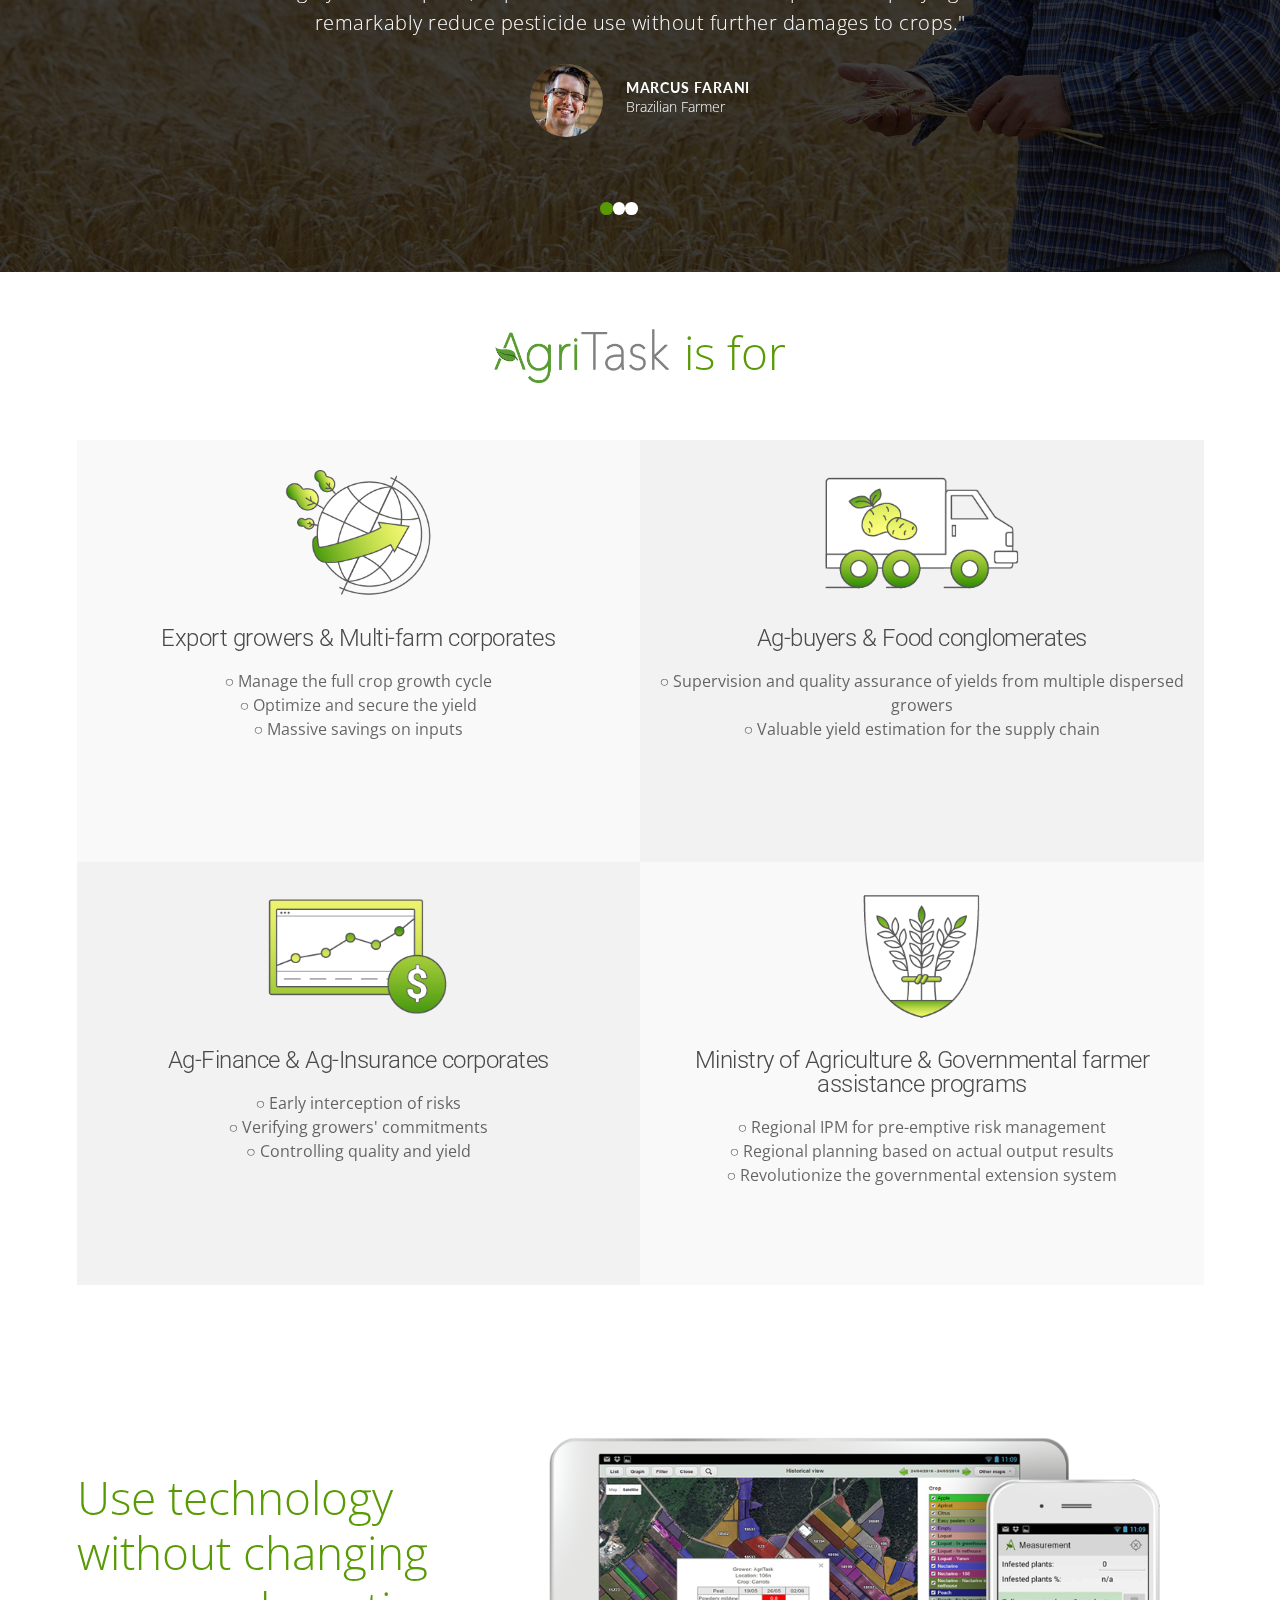
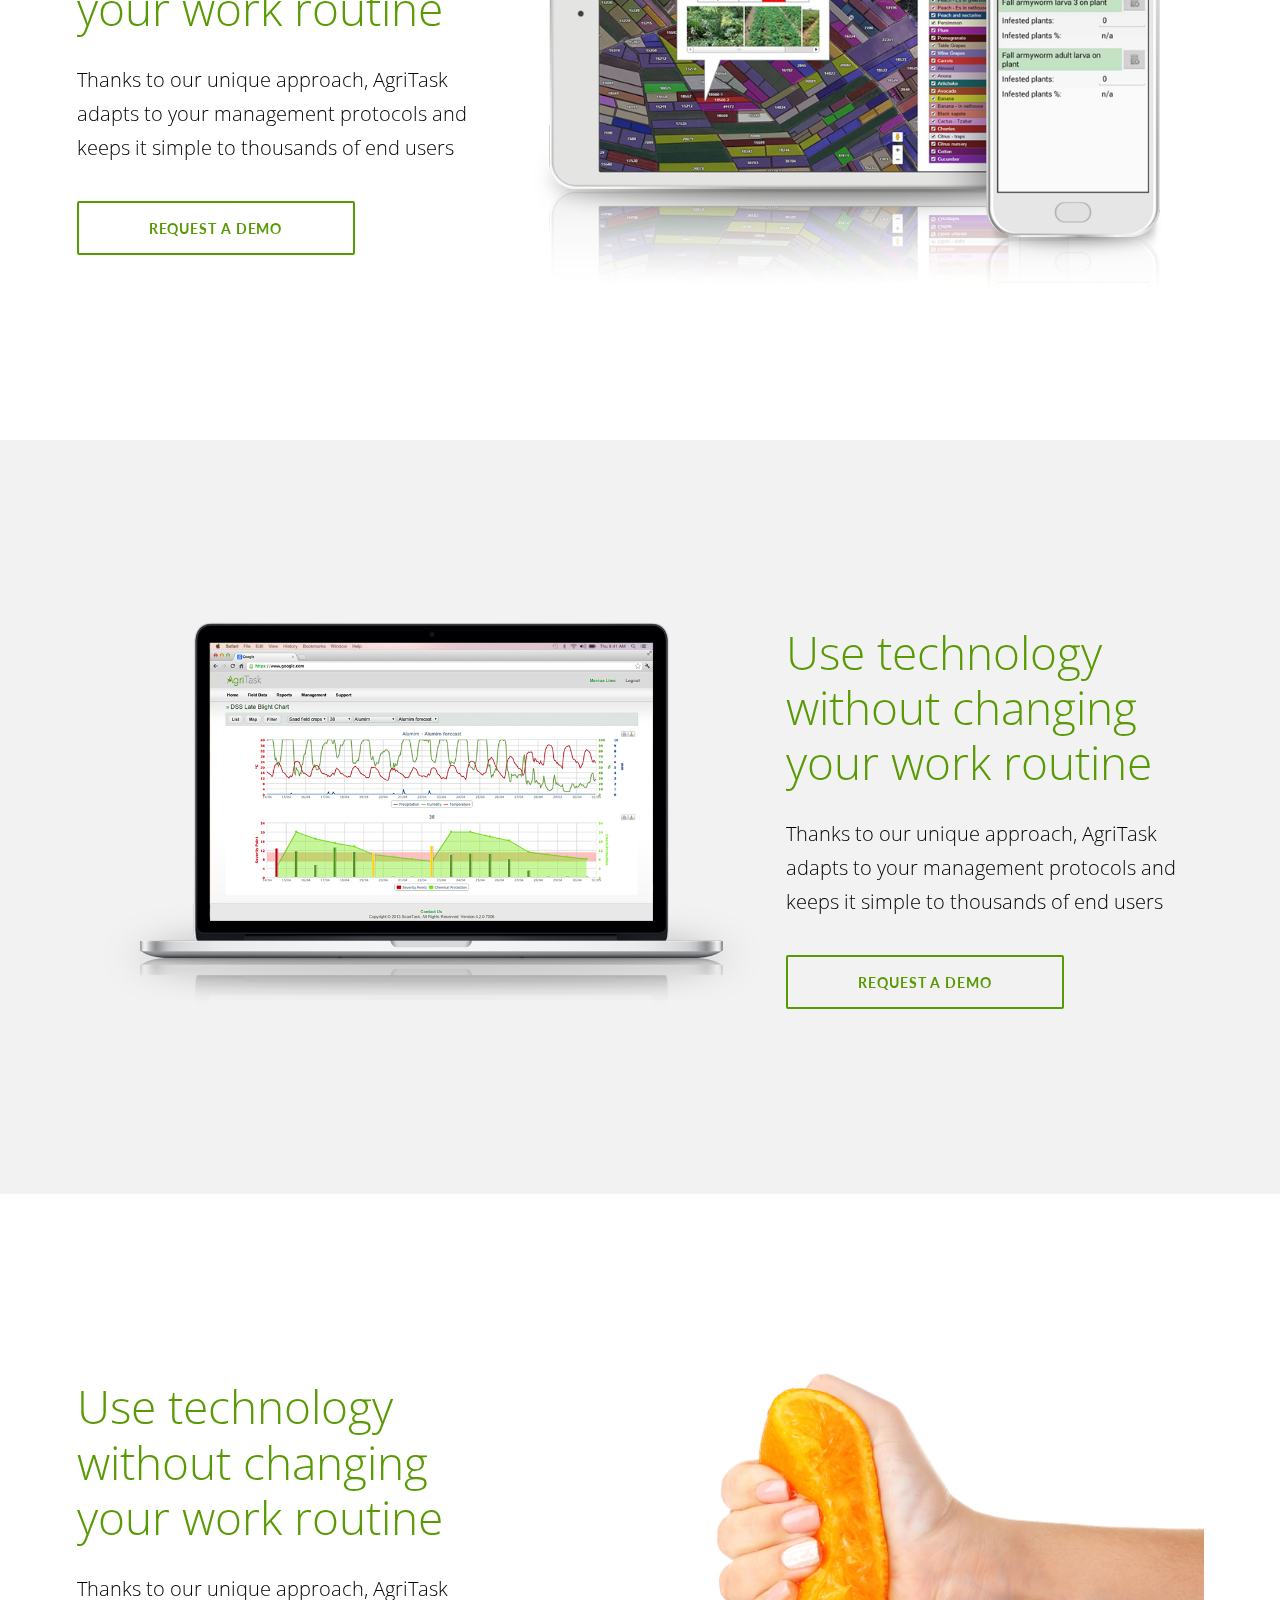
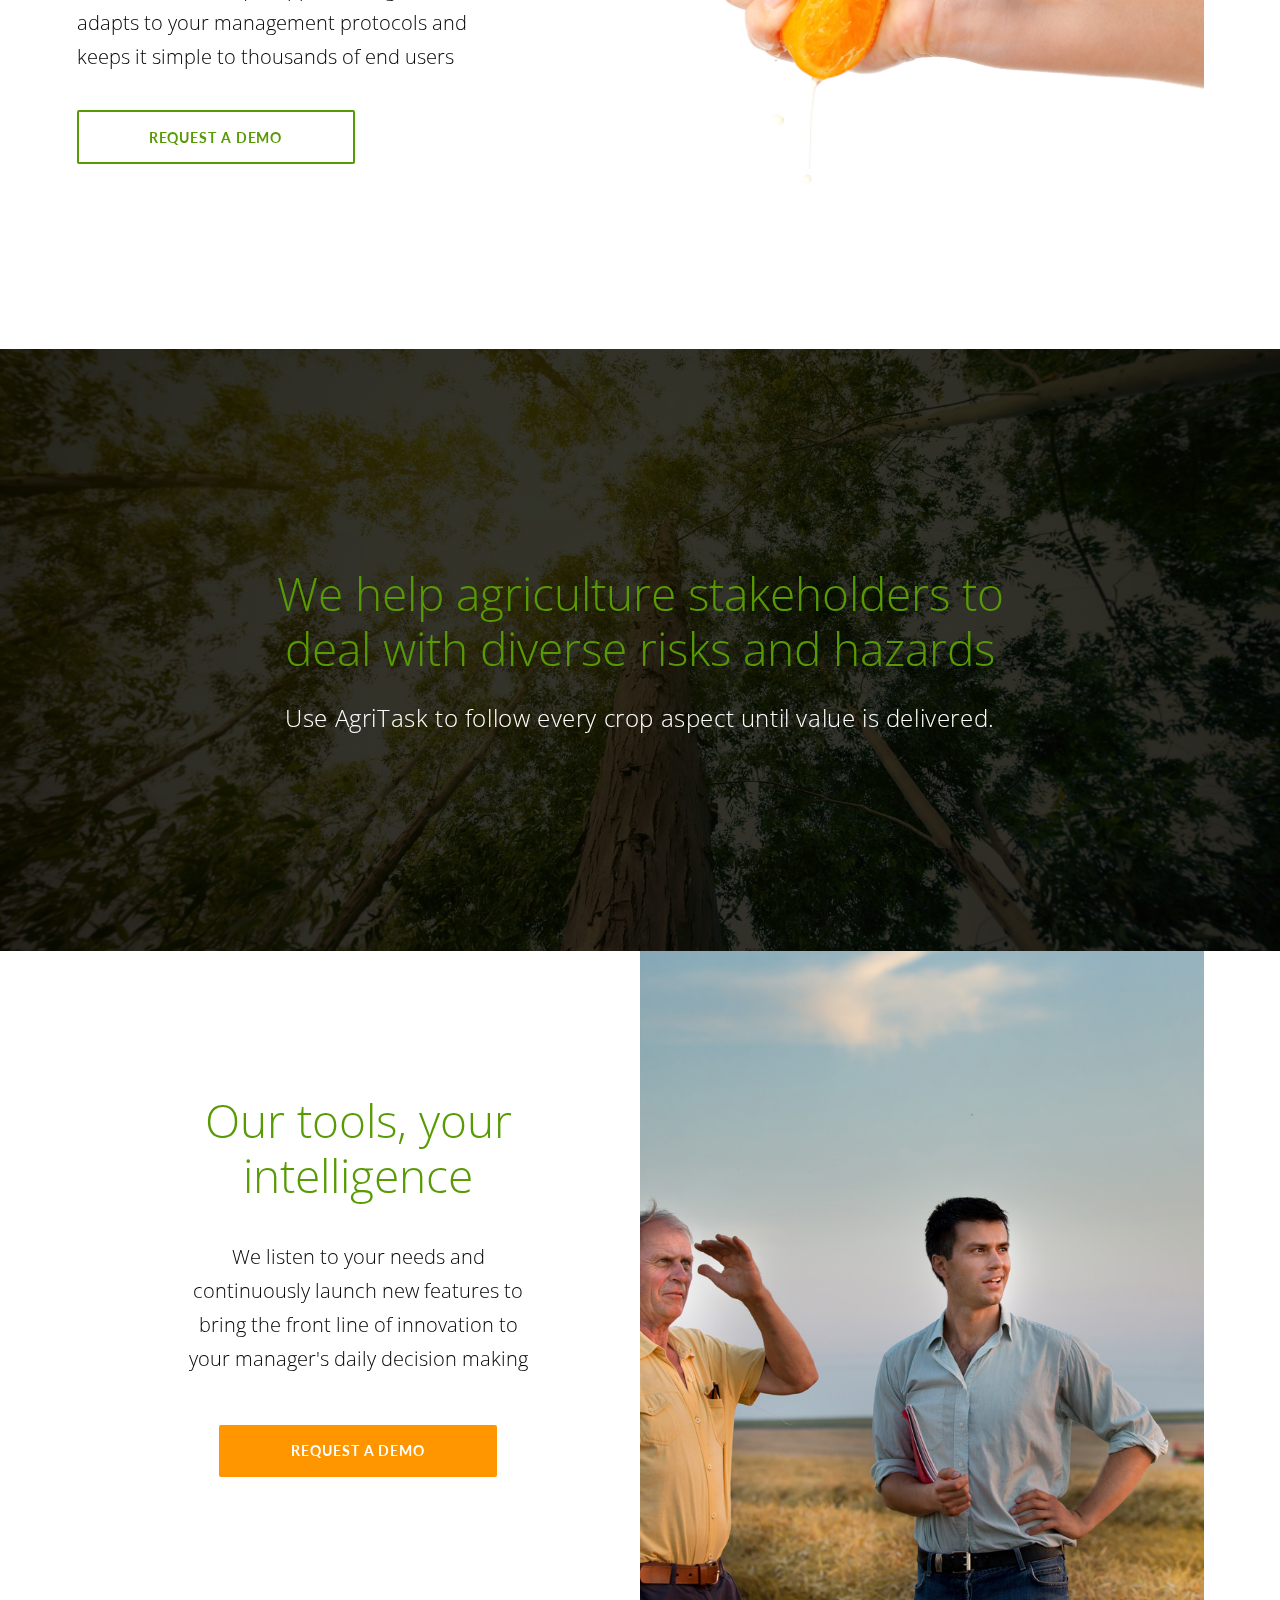
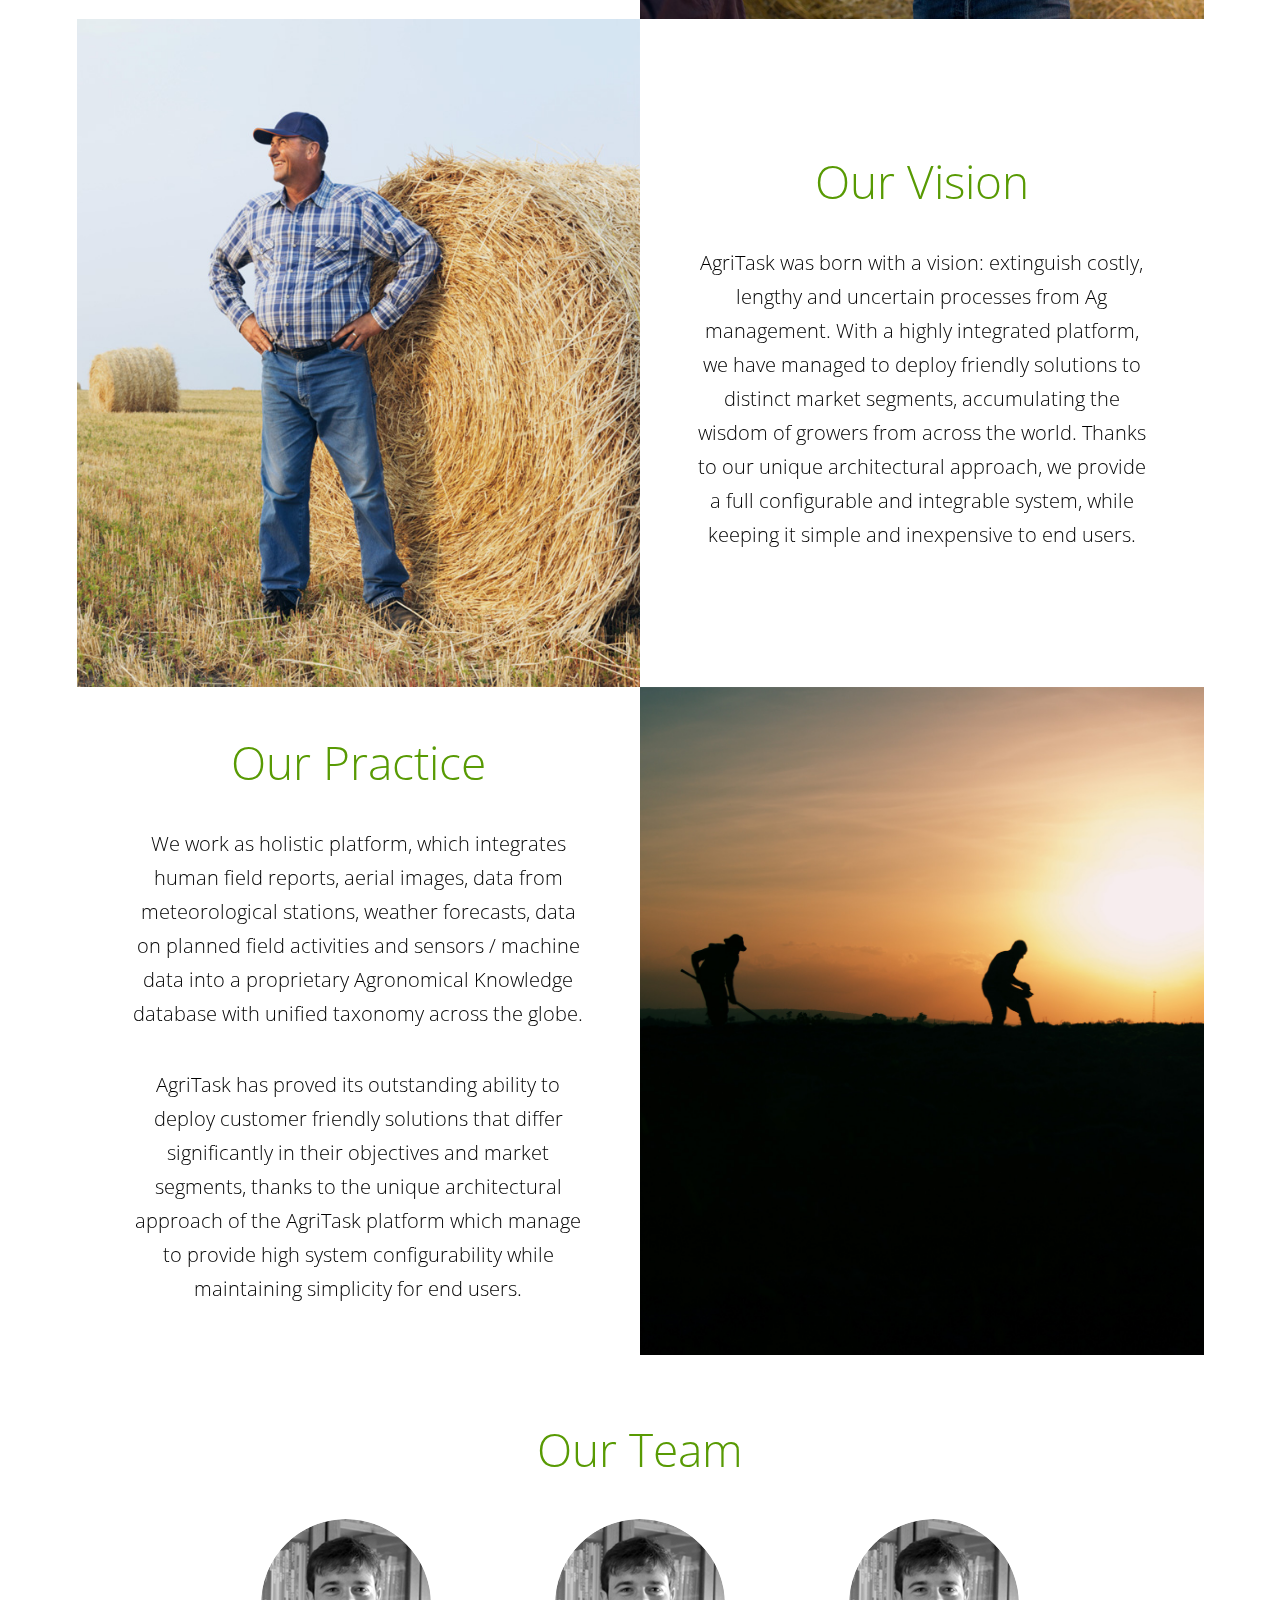
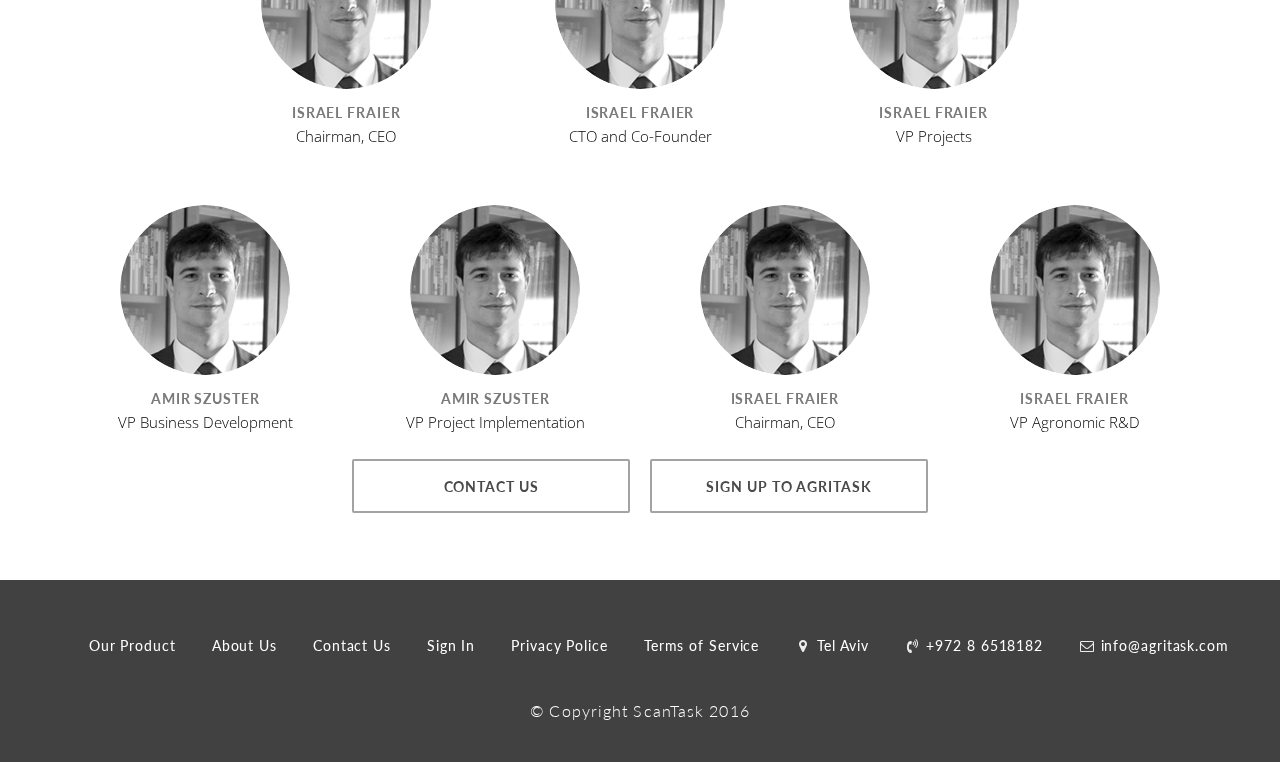
==== commit 0ce6b38b: "rest fixes" ====
--- a/agritask/index.html
+++ b/agritask/index.html
@@ -62,7 +62,7 @@
                     </a>
                   </div>
                   <div class="right menu">
-                    <a href="#" class="item active see-below">Our product</a>
+                    <a href="#" class="item see-below">Our product</a>
                     <a href="#" class="item">About us </a>
                     <a href="#" class="item">Contact us </a>
                     <div class="right menu sign-buttons">
@@ -102,6 +102,9 @@
                   <h2 class="data-field-header">
                     Integrate all your field data
                   </h2>
+                  <h4 class="data-field-subheader">
+                    AgriTask integrates all your data sources to....
+                  </h4>
                   <div class="ui five column centered doubling stackable grid">
                     <div class="column">
                       <div class="single-data-wrap">
--- a/agritask/stylesheets/screen.css
+++ b/agritask/stylesheets/screen.css
@@ -375,7 +375,7 @@
     display: block;
     text-align: center;
     margin: 0 auto;
-    margin-bottom: 55px;
+    margin-bottom: 25px;
   }
 }
 @media (max-width: 991px) {
@@ -390,25 +390,56 @@
     text-align: center;
     display: block;
     margin: 0 auto;
-    margin-bottom: 40px;
-  }
-}
-
-/* line 300, ../sass/screen.scss */
+    margin-bottom: 10px;
+  }
+}
+/* line 296, ../sass/screen.scss */
+section.field-data-icons .data-field-subheader {
+  font-family: "Roboto", sans-serif;
+  font-size: 22px;
+  font-weight: 300;
+  font-style: italic;
+  font-stretch: normal;
+  letter-spacing: -0.5px;
+  text-align: center;
+  color: #4a4a4a;
+  margin-bottom: 55px;
+}
+@media (max-width: 639px) {
+  /* line 296, ../sass/screen.scss */
+  section.field-data-icons .data-field-subheader {
+    font-size: 24px;
+    font-weight: 300;
+    font-style: normal;
+    font-stretch: normal;
+    letter-spacing: -0.5px;
+    max-width: 100%;
+    text-align: center;
+    margin-bottom: 18px;
+  }
+}
+
+/* line 321, ../sass/screen.scss */
 .single-data-wrap .single-data-img img {
   margin: 0 auto;
   display: block;
   text-align: center;
   height: 109px;
 }
+@media (min-width: 992px) {
+  /* line 321, ../sass/screen.scss */
+  .single-data-wrap .single-data-img img {
+    height: 89px;
+  }
+}
 @media (max-width: 639px) {
-  /* line 299, ../sass/screen.scss */
+  /* line 320, ../sass/screen.scss */
   .single-data-wrap .single-data-img {
     float: left;
     width: 25%;
     margin-right: 5%;
   }
-  /* line 310, ../sass/screen.scss */
+  /* line 334, ../sass/screen.scss */
   .single-data-wrap .single-data-img img {
     margin: 0;
     text-align: left;
@@ -416,7 +447,7 @@
     height: auto;
   }
 }
-/* line 319, ../sass/screen.scss */
+/* line 343, ../sass/screen.scss */
 .single-data-wrap .single-data-text h4 {
   font-family: "Roboto", sans-serif;
   font-size: 22px;
@@ -428,7 +459,7 @@
   color: #4a4a4a;
   margin-bottom: 20px;
 }
-/* line 330, ../sass/screen.scss */
+/* line 354, ../sass/screen.scss */
 .single-data-wrap .single-data-text p {
   font-family: "Open Sans", sans-serif;
   font-size: 16px;
@@ -440,12 +471,12 @@
   color: rgba(0, 0, 0, 0.6);
 }
 @media (max-width: 639px) {
-  /* line 318, ../sass/screen.scss */
+  /* line 342, ../sass/screen.scss */
   .single-data-wrap .single-data-text {
     float: left;
     width: 70%;
   }
-  /* line 343, ../sass/screen.scss */
+  /* line 367, ../sass/screen.scss */
   .single-data-wrap .single-data-text h4 {
     font-size: 24px;
     font-weight: 300;
@@ -456,7 +487,7 @@
     text-align: left;
     margin-bottom: 10px;
   }
-  /* line 353, ../sass/screen.scss */
+  /* line 377, ../sass/screen.scss */
   .single-data-wrap .single-data-text p {
     max-width: 231px;
     font-size: 18px;
@@ -468,18 +499,26 @@
   }
 }
 
-/* line 367, ../sass/screen.scss */
+/* line 391, ../sass/screen.scss */
 .agritask-for-single img {
   margin-bottom: 25px;
 }
 @media (max-width: 991px) {
-  /* line 367, ../sass/screen.scss */
+  /* line 391, ../sass/screen.scss */
   .agritask-for-single img {
     width: 140px;
     height: auto;
   }
 }
-/* line 374, ../sass/screen.scss */
+@media (min-width: 992px) {
+  /* line 391, ../sass/screen.scss */
+  .agritask-for-single img {
+    width: auto;
+    height: 130px;
+    max-width: 100%;
+  }
+}
+/* line 403, ../sass/screen.scss */
 .agritask-for-single h4 {
   font-family: "Roboto", sans-serif;
   font-size: 24px;
@@ -492,7 +531,7 @@
   margin-bottom: 19px;
 }
 @media (max-width: 991px) {
-  /* line 374, ../sass/screen.scss */
+  /* line 403, ../sass/screen.scss */
   .agritask-for-single h4 {
     max-width: 441px;
     display: block;
@@ -501,7 +540,7 @@
     margin-bottom: 19px;
   }
 }
-/* line 393, ../sass/screen.scss */
+/* line 422, ../sass/screen.scss */
 .agritask-for-single ul li {
   font-family: "Open Sans", sans-serif;
   font-size: 16px;
@@ -513,12 +552,12 @@
   color: rgba(0, 0, 0, 0.6);
 }
 
-/* line 407, ../sass/screen.scss */
+/* line 436, ../sass/screen.scss */
 .agritask-for-wrap .row {
   padding: 0 !important;
 }
 @media (min-width: 992px) {
-  /* line 410, ../sass/screen.scss */
+  /* line 439, ../sass/screen.scss */
   .agritask-for-wrap .column {
     min-height: 422.8px;
     padding: 74px 0;
@@ -527,34 +566,34 @@
   }
 }
 @media (max-width: 991px) {
-  /* line 410, ../sass/screen.scss */
+  /* line 439, ../sass/screen.scss */
   .agritask-for-wrap .column {
     padding-top: 28px !important;
     padding-bottom: 28px !important;
   }
 }
-/* line 421, ../sass/screen.scss */
+/* line 450, ../sass/screen.scss */
 .agritask-for-wrap .column.light-gray-back {
   background-color: rgba(239, 239, 239, 0.4);
 }
-/* line 424, ../sass/screen.scss */
+/* line 453, ../sass/screen.scss */
 .agritask-for-wrap .column.darker-gray-back {
   background: #f2f2f2;
 }
 
 @media (min-width: 768px) {
-  /* line 430, ../sass/screen.scss */
+  /* line 459, ../sass/screen.scss */
   .img-with-text {
     padding: 145px 0;
   }
 }
 @media (max-width: 767px) {
-  /* line 430, ../sass/screen.scss */
+  /* line 459, ../sass/screen.scss */
   .img-with-text {
     padding: 30px 0;
   }
 }
-/* line 437, ../sass/screen.scss */
+/* line 466, ../sass/screen.scss */
 .img-with-text .container {
   display: -moz-flex;
   display: -ms-flex;
@@ -565,13 +604,13 @@
   align-items: stretch;
 }
 @media (max-width: 767px) {
-  /* line 437, ../sass/screen.scss */
+  /* line 466, ../sass/screen.scss */
   .img-with-text .container {
     -ms-flex-direction: column;
     flex-direction: column;
   }
 }
-/* line 450, ../sass/screen.scss */
+/* line 479, ../sass/screen.scss */
 .img-with-text .text-block {
   -ms-flex: 1;
   flex: 1;
@@ -581,7 +620,7 @@
   -ms-grid-row-align: center;
   align-self: center;
 }
-/* line 459, ../sass/screen.scss */
+/* line 488, ../sass/screen.scss */
 .img-with-text .img-block {
   -ms-flex: 1.7;
   flex: 1.7;
@@ -597,38 +636,38 @@
   background-repeat: repeat, no-repeat;
 }
 @media (max-width: 767px) {
-  /* line 459, ../sass/screen.scss */
+  /* line 488, ../sass/screen.scss */
   .img-with-text .img-block {
     min-height: 250px;
   }
 }
-/* line 476, ../sass/screen.scss */
+/* line 505, ../sass/screen.scss */
 .img-with-text.left-img {
   background: #f2f2f2;
 }
-/* line 478, ../sass/screen.scss */
+/* line 507, ../sass/screen.scss */
 .img-with-text.left-img .text-block {
   -ms-flex-order: 2;
   order: 2;
 }
-/* line 482, ../sass/screen.scss */
+/* line 511, ../sass/screen.scss */
 .img-with-text.left-img .img-block {
   -ms-flex-order: 1;
   order: 1;
 }
 @media (max-width: 767px) {
-  /* line 487, ../sass/screen.scss */
+  /* line 516, ../sass/screen.scss */
   .img-with-text.left-img .text-block {
     -ms-flex-order: 1;
     order: 1;
   }
-  /* line 491, ../sass/screen.scss */
+  /* line 520, ../sass/screen.scss */
   .img-with-text.left-img .img-block {
     -ms-flex-order: 2;
     order: 2;
   }
 }
-/* line 499, ../sass/screen.scss */
+/* line 528, ../sass/screen.scss */
 .img-with-text .text-block h3 {
   font-family: "Open Sans", sans-serif;
   font-size: 46px;
@@ -639,7 +678,7 @@
   color: #589a03;
 }
 @media (max-width: 767px) {
-  /* line 499, ../sass/screen.scss */
+  /* line 528, ../sass/screen.scss */
   .img-with-text .text-block h3 {
     max-width: 396px;
     font-size: 32px;
@@ -650,7 +689,7 @@
     text-align: center;
   }
 }
-/* line 517, ../sass/screen.scss */
+/* line 546, ../sass/screen.scss */
 .img-with-text .text-block p {
   font-family: "Open Sans", sans-serif;
   font-size: 20px;
@@ -662,7 +701,7 @@
   margin-top: 27px;
 }
 @media (max-width: 767px) {
-  /* line 517, ../sass/screen.scss */
+  /* line 546, ../sass/screen.scss */
   .img-with-text .text-block p {
     max-width: 392px;
     font-size: 18px;
@@ -673,7 +712,7 @@
     text-align: center;
   }
 }
-/* line 536, ../sass/screen.scss */
+/* line 565, ../sass/screen.scss */
 .img-with-text .text-block a {
   width: 278px;
   height: 54px;
@@ -693,7 +732,7 @@
   margin-top: 36px;
 }
 @media (max-width: 767px) {
-  /* line 536, ../sass/screen.scss */
+  /* line 565, ../sass/screen.scss */
   .img-with-text .text-block a {
     font-size: 16px;
     font-weight: bold;
@@ -708,7 +747,7 @@
   }
 }
 
-/* line 569, ../sass/screen.scss */
+/* line 598, ../sass/screen.scss */
 a.request-demo {
   width: 278px;
   height: 54px;
@@ -728,7 +767,7 @@
   margin-top: 36px;
 }
 @media (max-width: 767px) {
-  /* line 569, ../sass/screen.scss */
+  /* line 598, ../sass/screen.scss */
   a.request-demo {
     font-size: 16px;
     font-weight: bold;
@@ -743,7 +782,7 @@
   }
 }
 
-/* line 600, ../sass/screen.scss */
+/* line 629, ../sass/screen.scss */
 .text-banner {
   min-height: 602px;
   background-position: 0px 0px, 50% 50%;
@@ -751,12 +790,12 @@
   background-repeat: repeat, no-repeat;
 }
 @media (max-width: 991px) {
-  /* line 600, ../sass/screen.scss */
+  /* line 629, ../sass/screen.scss */
   .text-banner {
     min-height: 479px;
   }
 }
-/* line 608, ../sass/screen.scss */
+/* line 637, ../sass/screen.scss */
 .text-banner .text-banner-wrap {
   display: -ms-flexbox;
   display: flex;
@@ -769,12 +808,12 @@
   min-height: 602px;
 }
 @media (max-width: 991px) {
-  /* line 608, ../sass/screen.scss */
+  /* line 637, ../sass/screen.scss */
   .text-banner .text-banner-wrap {
     min-height: 479px;
   }
 }
-/* line 621, ../sass/screen.scss */
+/* line 650, ../sass/screen.scss */
 .text-banner .text-banner-wrap h2 {
   font-family: "Open Sans", sans-serif;
   font-size: 46px;
@@ -787,13 +826,13 @@
   margin-bottom: 25px;
 }
 @media (min-width: 992px) {
-  /* line 621, ../sass/screen.scss */
+  /* line 650, ../sass/screen.scss */
   .text-banner .text-banner-wrap h2 {
     max-width: 824px;
   }
 }
 @media (max-width: 991px) {
-  /* line 621, ../sass/screen.scss */
+  /* line 650, ../sass/screen.scss */
   .text-banner .text-banner-wrap h2 {
     max-width: 368px;
     font-size: 32px;
@@ -804,7 +843,7 @@
     text-align: center;
   }
 }
-/* line 644, ../sass/screen.scss */
+/* line 673, ../sass/screen.scss */
 .text-banner .text-banner-wrap p {
   font-family: "Open Sans", sans-serif;
   font-size: 24px;
@@ -817,13 +856,13 @@
   color: #fff;
 }
 @media (min-width: 992px) {
-  /* line 644, ../sass/screen.scss */
+  /* line 673, ../sass/screen.scss */
   .text-banner .text-banner-wrap p {
     max-width: 764px;
   }
 }
 
-/* line 662, ../sass/screen.scss */
+/* line 691, ../sass/screen.scss */
 .teaser-with-text-wrap .teaser-text-flex-wrap {
   display: -moz-flex;
   display: -ms-flex;
@@ -834,14 +873,14 @@
   align-items: stretch;
 }
 @media (max-width: 991px) {
-  /* line 662, ../sass/screen.scss */
+  /* line 691, ../sass/screen.scss */
   .teaser-with-text-wrap .teaser-text-flex-wrap {
     -ms-flex-direction: column;
     flex-direction: column;
     padding: 40px 0;
   }
 }
-/* line 675, ../sass/screen.scss */
+/* line 704, ../sass/screen.scss */
 .teaser-with-text-wrap .teaser-text-flex-wrap .teaser-text-block {
   -ms-flex: 50%;
   flex: 50%;
@@ -851,7 +890,7 @@
   -ms-flex-order: 1;
   order: 1;
 }
-/* line 683, ../sass/screen.scss */
+/* line 712, ../sass/screen.scss */
 .teaser-with-text-wrap .teaser-text-flex-wrap .teaser-text-block h2 {
   font-family: "Open Sans", sans-serif;
   font-size: 46px;
@@ -863,7 +902,7 @@
   color: #589a03;
 }
 @media (min-width: 992px) {
-  /* line 683, ../sass/screen.scss */
+  /* line 712, ../sass/screen.scss */
   .teaser-with-text-wrap .teaser-text-flex-wrap .teaser-text-block h2 {
     max-width: 392px;
     display: block;
@@ -872,7 +911,7 @@
   }
 }
 @media (max-width: 991px) {
-  /* line 683, ../sass/screen.scss */
+  /* line 712, ../sass/screen.scss */
   .teaser-with-text-wrap .teaser-text-flex-wrap .teaser-text-block h2 {
     max-width: 392px;
     font-size: 32px;
@@ -886,7 +925,7 @@
     margin-bottom: 15px;
   }
 }
-/* line 711, ../sass/screen.scss */
+/* line 740, ../sass/screen.scss */
 .teaser-with-text-wrap .teaser-text-flex-wrap .teaser-text-block p {
   font-family: "Open Sans", sans-serif;
   font-size: 20px;
@@ -898,7 +937,7 @@
   color: #000;
 }
 @media (min-width: 992px) {
-  /* line 711, ../sass/screen.scss */
+  /* line 740, ../sass/screen.scss */
   .teaser-with-text-wrap .teaser-text-flex-wrap .teaser-text-block p {
     max-width: 343.8px;
     display: block;
@@ -908,7 +947,7 @@
   }
 }
 @media (max-width: 991px) {
-  /* line 711, ../sass/screen.scss */
+  /* line 740, ../sass/screen.scss */
   .teaser-with-text-wrap .teaser-text-flex-wrap .teaser-text-block p {
     max-width: 343.8px;
     font-size: 18px;
@@ -921,7 +960,7 @@
     margin: 0 auto;
   }
 }
-/* line 739, ../sass/screen.scss */
+/* line 768, ../sass/screen.scss */
 .teaser-with-text-wrap .teaser-text-flex-wrap .teaser-text-block a {
   display: block;
   width: 278px;
@@ -939,7 +978,7 @@
   text-transform: uppercase;
 }
 @media (min-width: 992px) {
-  /* line 739, ../sass/screen.scss */
+  /* line 768, ../sass/screen.scss */
   .teaser-with-text-wrap .teaser-text-flex-wrap .teaser-text-block a {
     max-width: 278px;
     display: block;
@@ -949,7 +988,7 @@
   }
 }
 @media (max-width: 991px) {
-  /* line 739, ../sass/screen.scss */
+  /* line 768, ../sass/screen.scss */
   .teaser-with-text-wrap .teaser-text-flex-wrap .teaser-text-block a {
     max-width: 278px;
     display: block;
@@ -958,7 +997,7 @@
     margin-top: 49px;
   }
 }
-/* line 770, ../sass/screen.scss */
+/* line 799, ../sass/screen.scss */
 .teaser-with-text-wrap .teaser-text-flex-wrap .teaser-img-block {
   -ms-flex: 50%;
   flex: 50%;
@@ -974,45 +1013,45 @@
   background-repeat: repeat, no-repeat;
 }
 @media (min-width: 992px) {
-  /* line 770, ../sass/screen.scss */
+  /* line 799, ../sass/screen.scss */
   .teaser-with-text-wrap .teaser-text-flex-wrap .teaser-img-block {
     min-height: 668px;
   }
 }
-/* line 792, ../sass/screen.scss */
+/* line 821, ../sass/screen.scss */
 .teaser-with-text-wrap.left-img .teaser-img-block {
   -ms-flex-order: 1;
   order: 1;
 }
-/* line 796, ../sass/screen.scss */
+/* line 825, ../sass/screen.scss */
 .teaser-with-text-wrap.left-img .teaser-text-block {
   -ms-flex-order: 2;
   order: 2;
 }
 @media (max-width: 991px) {
-  /* line 801, ../sass/screen.scss */
+  /* line 830, ../sass/screen.scss */
   .teaser-with-text-wrap.left-img .teaser-img-block {
     -ms-flex-order: 1;
     order: 2;
   }
-  /* line 805, ../sass/screen.scss */
+  /* line 834, ../sass/screen.scss */
   .teaser-with-text-wrap.left-img .teaser-text-block {
     -ms-flex-order: 2;
     order: 1;
   }
 }
 @media (min-width: 992px) {
-  /* line 813, ../sass/screen.scss */
+  /* line 842, ../sass/screen.scss */
   .teaser-with-text-wrap.about-us .teaser-text-flex-wrap .teaser-text-block p {
     max-width: 454px;
   }
 }
 
-/* line 820, ../sass/screen.scss */
+/* line 849, ../sass/screen.scss */
 .single-team-user-wrap {
   margin-bottom: 25px;
 }
-/* line 821, ../sass/screen.scss */
+/* line 850, ../sass/screen.scss */
 .single-team-user-wrap img {
   width: 170px;
   height: 170px;
@@ -1023,13 +1062,13 @@
   filter: grayscale(100%);
   transition: all 0.2s ease-in-out;
 }
-/* line 832, ../sass/screen.scss */
+/* line 861, ../sass/screen.scss */
 .single-team-user-wrap:hover img {
   -webkit-filter: grayscale(0%);
   filter: grayscale(0%);
   transition: all 0.2s ease-in-out;
 }
-/* line 838, ../sass/screen.scss */
+/* line 867, ../sass/screen.scss */
 .single-team-user-wrap h5 {
   font-family: "Lato", sans-serif;
   font-size: 14px;
@@ -1043,7 +1082,7 @@
   text-transform: uppercase;
   margin-top: 14px;
 }
-/* line 851, ../sass/screen.scss */
+/* line 880, ../sass/screen.scss */
 .single-team-user-wrap p {
   font-family: "Open Sans", sans-serif;
   font-size: 15px;
@@ -1056,12 +1095,12 @@
 }
 
 @media (min-width: 992px) {
-  /* line 864, ../sass/screen.scss */
+  /* line 893, ../sass/screen.scss */
   .our-team {
     padding: 67px 0;
   }
 }
-/* line 868, ../sass/screen.scss */
+/* line 897, ../sass/screen.scss */
 .our-team h2 {
   font-family: "Open Sans", sans-serif;
   font-size: 46px;
@@ -1075,18 +1114,18 @@
   margin-bottom: 42px;
 }
 
-/* line 884, ../sass/screen.scss */
+/* line 913, ../sass/screen.scss */
 .agritask-header-outside {
   width: 100%;
   padding: 56px 0;
 }
 @media (max-width: 991px) {
-  /* line 884, ../sass/screen.scss */
+  /* line 913, ../sass/screen.scss */
   .agritask-header-outside {
     padding: 22px 0;
   }
 }
-/* line 890, ../sass/screen.scss */
+/* line 919, ../sass/screen.scss */
 .agritask-header-outside .agritask-header-wrapper {
   display: block;
   margin: 0 auto;
@@ -1094,12 +1133,12 @@
   max-width: 100%;
 }
 @media (min-width: 992px) {
-  /* line 890, ../sass/screen.scss */
+  /* line 919, ../sass/screen.scss */
   .agritask-header-outside .agritask-header-wrapper {
     max-width: 311px;
   }
 }
-/* line 898, ../sass/screen.scss */
+/* line 927, ../sass/screen.scss */
 .agritask-header-outside .agritask-header-wrapper .agritask-for-header {
   display: -ms-flexbox;
   display: flex;
@@ -1110,19 +1149,19 @@
   -ms-flex-pack: center;
   justify-content: center;
 }
-/* line 907, ../sass/screen.scss */
+/* line 936, ../sass/screen.scss */
 .agritask-header-outside .agritask-header-wrapper .agritask-for-header img {
   height: 55.5px;
   margin-right: 15px;
   max-width: 100%;
 }
 @media (max-width: 991px) {
-  /* line 907, ../sass/screen.scss */
+  /* line 936, ../sass/screen.scss */
   .agritask-header-outside .agritask-header-wrapper .agritask-for-header img {
     height: 40.4px;
   }
 }
-/* line 915, ../sass/screen.scss */
+/* line 944, ../sass/screen.scss */
 .agritask-header-outside .agritask-header-wrapper .agritask-for-header mark {
   background-color: #fff;
   font-size: 46px;
@@ -1132,7 +1171,7 @@
   color: #589a03;
 }
 @media (max-width: 991px) {
-  /* line 915, ../sass/screen.scss */
+  /* line 944, ../sass/screen.scss */
   .agritask-header-outside .agritask-header-wrapper .agritask-for-header mark {
     font-size: 32px;
     font-weight: 300;
@@ -1143,19 +1182,19 @@
   }
 }
 
-/* line 935, ../sass/screen.scss */
+/* line 964, ../sass/screen.scss */
 footer {
   background-color: #414141;
   padding: 43px 0;
   overflow: hidden;
 }
 @media (max-width: 991px) {
-  /* line 935, ../sass/screen.scss */
+  /* line 964, ../sass/screen.scss */
   footer {
     padding: 17px 0;
   }
 }
-/* line 942, ../sass/screen.scss */
+/* line 971, ../sass/screen.scss */
 footer .copyright {
   display: block;
   text-align: center;
@@ -1171,7 +1210,7 @@
   font-weight: 300;
 }
 @media (max-width: 991px) {
-  /* line 942, ../sass/screen.scss */
+  /* line 971, ../sass/screen.scss */
   footer .copyright {
     font-size: 16px;
     font-weight: 300;
@@ -1184,7 +1223,7 @@
     margin-top: 20px;
     position: relative;
   }
-  /* line 966, ../sass/screen.scss */
+  /* line 995, ../sass/screen.scss */
   footer .copyright:after {
     content: '';
     position: absolute;
@@ -1195,7 +1234,7 @@
     top: -16px;
   }
 }
-/* line 978, ../sass/screen.scss */
+/* line 1007, ../sass/screen.scss */
 footer .sitemap-menu a.item {
   font-family: "Lato", sans-serif !important;
   font-size: 14px !important;
@@ -1206,17 +1245,17 @@
   text-align: left !important;
   color: #fff !important;
 }
-/* line 987, ../sass/screen.scss */
+/* line 1016, ../sass/screen.scss */
 footer .sitemap-menu a.item:hover {
   background: transparent !important;
 }
 @media (max-width: 991px) {
-  /* line 977, ../sass/screen.scss */
+  /* line 1006, ../sass/screen.scss */
   footer .sitemap-menu {
     -ms-flex-direction: column;
     flex-direction: column;
   }
-  /* line 994, ../sass/screen.scss */
+  /* line 1023, ../sass/screen.scss */
   footer .sitemap-menu a.item {
     font-size: 14px !important;
     font-weight: normal !important;
@@ -1229,7 +1268,7 @@
     align-self: flex-start !important;
     position: relative;
   }
-  /* line 1005, ../sass/screen.scss */
+  /* line 1034, ../sass/screen.scss */
   footer .sitemap-menu a.item:after {
     content: '';
     position: absolute;
@@ -1239,7 +1278,7 @@
     left: -16px;
     bottom: 0px;
   }
-  /* line 1015, ../sass/screen.scss */
+  /* line 1044, ../sass/screen.scss */
   footer .sitemap-menu div.right.menu {
     -ms-flex-direction: column;
     flex-direction: column;
@@ -1248,24 +1287,24 @@
 }
 
 @media (max-width: 991px) {
-  /* line 1024, ../sass/screen.scss */
+  /* line 1053, ../sass/screen.scss */
   footer .ui.menu:not(.vertical) .right.menu {
     margin-left: 0 !important;
   }
-  /* line 1028, ../sass/screen.scss */
+  /* line 1057, ../sass/screen.scss */
   footer .ui.menu:not(.vertical) .right.menu a.item:after {
     width: 0;
     height: 0;
   }
 }
 
-/* line 1037, ../sass/screen.scss */
+/* line 1066, ../sass/screen.scss */
 .main-menu {
   margin-top: 0 !important;
   position: fixed;
   width: 100%;
 }
-/* line 1041, ../sass/screen.scss */
+/* line 1070, ../sass/screen.scss */
 .main-menu a.item {
   font-family: "Lato", sans-serif !important;
   font-size: 14px !important;
@@ -1277,19 +1316,19 @@
   color: #fff !important;
   text-transform: uppercase !important;
 }
-/* line 1053, ../sass/screen.scss */
+/* line 1082, ../sass/screen.scss */
 .main-menu .logo a {
   display: block;
   overflow: hidden;
 }
-/* line 1056, ../sass/screen.scss */
+/* line 1085, ../sass/screen.scss */
 .main-menu .logo a img {
   max-width: 100%;
   width: 125px;
   height: auto;
 }
 
-/* line 1065, ../sass/screen.scss */
+/* line 1094, ../sass/screen.scss */
 .slider-user-comment-wrap {
   display: -webkit-flex;
   display: -ms-flexbox;
@@ -1303,32 +1342,32 @@
   margin-top: 25px;
 }
 @media screen and (max-width: 992px) {
-  /* line 1065, ../sass/screen.scss */
+  /* line 1094, ../sass/screen.scss */
   .slider-user-comment-wrap {
     margin-bottom: 58px;
   }
 }
-/* line 1079, ../sass/screen.scss */
+/* line 1108, ../sass/screen.scss */
 .slider-user-comment-wrap .slider-user {
   margin-right: 23px;
 }
 @media screen and (max-width: 992px) {
-  /* line 1079, ../sass/screen.scss */
+  /* line 1108, ../sass/screen.scss */
   .slider-user-comment-wrap .slider-user {
     margin-right: 16px;
   }
-  /* line 1083, ../sass/screen.scss */
+  /* line 1112, ../sass/screen.scss */
   .slider-user-comment-wrap .slider-user img {
     width: 55px;
     height: 55px;
   }
 }
-/* line 1089, ../sass/screen.scss */
+/* line 1118, ../sass/screen.scss */
 .slider-user-comment-wrap .slider-user-comment {
   color: #fff;
   text-align: left;
 }
-/* line 1093, ../sass/screen.scss */
+/* line 1122, ../sass/screen.scss */
 .slider-user-comment-wrap h5 {
   font-size: 14px;
   font-family: "Lato", sans-serif;
@@ -1336,7 +1375,7 @@
   letter-spacing: 0.9px;
   text-transform: uppercase;
 }
-/* line 1100, ../sass/screen.scss */
+/* line 1129, ../sass/screen.scss */
 .slider-user-comment-wrap p {
   font-size: 14px;
   font-family: "Open Sans", sans-serif;
@@ -1344,7 +1383,7 @@
   line-height: 24px;
 }
 
-/* line 1109, ../sass/screen.scss */
+/* line 1138, ../sass/screen.scss */
 .owl-nav .owl-prev {
   font-size: 0;
   position: absolute;
@@ -1352,7 +1391,7 @@
   left: 10%;
   margin-top: -20.5px;
 }
-/* line 1115, ../sass/screen.scss */
+/* line 1144, ../sass/screen.scss */
 .owl-nav .owl-prev:after {
   content: '';
   position: absolute;
@@ -1365,7 +1404,7 @@
   width: 21px;
   height: 41px;
 }
-/* line 1128, ../sass/screen.scss */
+/* line 1157, ../sass/screen.scss */
 .owl-nav .owl-next {
   font-size: 0;
   position: absolute;
@@ -1373,7 +1412,7 @@
   right: 10%;
   margin-top: -20.5px;
 }
-/* line 1134, ../sass/screen.scss */
+/* line 1163, ../sass/screen.scss */
 .owl-nav .owl-next:after {
   content: '';
   position: absolute;
@@ -1387,12 +1426,12 @@
   height: 41px;
 }
 
-/* line 1149, ../sass/screen.scss */
+/* line 1178, ../sass/screen.scss */
 .owl-dots .owl-dot.active span, .owl-theme .owl-dots .owl-dot:hover span {
   background: #589a03;
 }
 
-/* line 1152, ../sass/screen.scss */
+/* line 1181, ../sass/screen.scss */
 .owl-dots {
   position: absolute;
   left: 50%;
@@ -1400,14 +1439,14 @@
   margin-left: -40.03px;
 }
 @media screen and (max-width: 992px) {
-  /* line 1152, ../sass/screen.scss */
+  /* line 1181, ../sass/screen.scss */
   .owl-dots {
     left: 50%;
     margin-left: -67.5px;
   }
 }
 
-/* line 1162, ../sass/screen.scss */
+/* line 1191, ../sass/screen.scss */
 .owl-dots .owl-dot span {
   width: 12.7px;
   height: 12.7px;
@@ -1420,36 +1459,36 @@
   margin: 0 auto;
 }
 @media screen and (max-width: 991px) {
-  /* line 1162, ../sass/screen.scss */
+  /* line 1191, ../sass/screen.scss */
   .owl-dots .owl-dot span {
     margin: 0 auto;
   }
 }
 
-/* line 1177, ../sass/screen.scss */
+/* line 1206, ../sass/screen.scss */
 .owl-dots .owl-dot {
   display: inline-block;
   zoom: 1;
 }
 @media screen and (max-width: 991px) {
-  /* line 1177, ../sass/screen.scss */
+  /* line 1206, ../sass/screen.scss */
   .owl-dots .owl-dot {
     width: 45px;
   }
 }
 
-/* line 1185, ../sass/screen.scss */
+/* line 1214, ../sass/screen.scss */
 .pushable-scroll {
   -webkit-transform: initial !important;
   transform: initial !important;
 }
 
-/* line 1190, ../sass/screen.scss */
+/* line 1219, ../sass/screen.scss */
 .scroll-logo {
   display: none;
 }
 
-/* line 1194, ../sass/screen.scss */
+/* line 1223, ../sass/screen.scss */
 .main-menu {
   background: rgba(255, 255, 255, 0);
   -webkit-transition: all 0.25s ease-in-out;
@@ -1460,7 +1499,7 @@
   width: 100%;
 }
 
-/* line 1204, ../sass/screen.scss */
+/* line 1233, ../sass/screen.scss */
 .main-menu-scroll {
   background: white !important;
   -webkit-transition: all 0.25s ease-in-out;
@@ -1474,39 +1513,39 @@
   right: 0;
   margin: 0 !important;
 }
-/* line 1216, ../sass/screen.scss */
+/* line 1245, ../sass/screen.scss */
 .main-menu-scroll a.item {
   color: #7a7a7a !important;
 }
-/* line 1220, ../sass/screen.scss */
+/* line 1249, ../sass/screen.scss */
 .main-menu-scroll .logo img {
   display: none;
 }
-/* line 1222, ../sass/screen.scss */
+/* line 1251, ../sass/screen.scss */
 .main-menu-scroll .logo img.scroll-logo {
   display: block;
 }
 
-/* line 1230, ../sass/screen.scss */
+/* line 1259, ../sass/screen.scss */
 .slide-bottom {
   margin-top: 40px;
 }
 @media screen and (max-width: 992px) {
-  /* line 1230, ../sass/screen.scss */
+  /* line 1259, ../sass/screen.scss */
   .slide-bottom {
     display: none;
   }
 }
 
 @media (max-width: 991px) {
-  /* line 1240, ../sass/screen.scss */
+  /* line 1269, ../sass/screen.scss */
   .mobile-logo {
     display: block;
     overflow: hidden;
     float: left;
     margin-left: 30px;
   }
-  /* line 1246, ../sass/screen.scss */
+  /* line 1275, ../sass/screen.scss */
   .mobile-logo img {
     width: 124px;
     height: auto;
@@ -1514,7 +1553,7 @@
 }
 
 @media (max-width: 991px) {
-  /* line 1253, ../sass/screen.scss */
+  /* line 1282, ../sass/screen.scss */
   header {
     padding: 16px 0;
     overflow: hidden;
@@ -1529,7 +1568,7 @@
 }
 
 @media (max-width: 991px) {
-  /* line 1267, ../sass/screen.scss */
+  /* line 1296, ../sass/screen.scss */
   .mobile-btn {
     display: block;
     height: 16px;
@@ -1539,21 +1578,21 @@
     top: 50%;
     margin-top: -16px;
   }
-  /* line 1276, ../sass/screen.scss */
+  /* line 1305, ../sass/screen.scss */
   .mobile-btn i {
     font-size: 30px;
     color: #8b8c8c;
   }
 }
 
-/* line 1295, ../sass/screen.scss */
+/* line 1324, ../sass/screen.scss */
 .hero-btn-wrap {
   display: -webkit-flex;
   display: -ms-flexbox;
   display: flex;
 }
 @media screen and (max-width: 992px) {
-  /* line 1295, ../sass/screen.scss */
+  /* line 1324, ../sass/screen.scss */
   .hero-btn-wrap {
     -webkit-flex-direction: column;
     -ms-flex-direction: column;
@@ -1561,14 +1600,14 @@
   }
 }
 @media screen and (max-width: 992px) and (max-width: 992px) {
-  /* line 1295, ../sass/screen.scss */
+  /* line 1324, ../sass/screen.scss */
   .hero-btn-wrap {
     width: 329.9px;
     height: auto;
   }
 }
 
-/* line 1308, ../sass/screen.scss */
+/* line 1337, ../sass/screen.scss */
 .hero-btn-wrap .standart-btn {
   width: 178.5px;
   height: 54px;
@@ -1583,19 +1622,19 @@
   border-radius: 3px;
   color: #fff;
 }
-/* line 1321, ../sass/screen.scss */
+/* line 1350, ../sass/screen.scss */
 .hero-btn-wrap .standart-btn:first-child {
   margin-right: 18px;
 }
 @media screen and (max-width: 992px) {
-  /* line 1308, ../sass/screen.scss */
+  /* line 1337, ../sass/screen.scss */
   .hero-btn-wrap .standart-btn {
     width: 100%;
     height: auto;
     padding: 20.7px 55.7px 19.7px 56.2px;
     text-align: center;
   }
-  /* line 1329, ../sass/screen.scss */
+  /* line 1358, ../sass/screen.scss */
   .hero-btn-wrap .standart-btn:first-child {
     margin-right: 0;
     margin-top: 22.7px;
@@ -1607,7 +1646,7 @@
     order: 1;
   }
 }
-/* line 1341, ../sass/screen.scss */
+/* line 1370, ../sass/screen.scss */
 .hero-btn-wrap .active {
   width: 278px;
   height: 54px;
@@ -1616,14 +1655,14 @@
   border: solid 2px #ff9600;
 }
 
-/* line 1351, ../sass/screen.scss */
+/* line 1380, ../sass/screen.scss */
 .wrapper-sinup-btns {
   display: block;
   margin: 0 auto;
   width: 100%;
   max-width: 576px;
 }
-/* line 1356, ../sass/screen.scss */
+/* line 1385, ../sass/screen.scss */
 .wrapper-sinup-btns .signup-btns {
   display: -webkit-flex;
   display: -ms-flexbox;
@@ -1634,7 +1673,7 @@
   height: auto;
 }
 @media screen and (max-width: 639px) {
-  /* line 1356, ../sass/screen.scss */
+  /* line 1385, ../sass/screen.scss */
   .wrapper-sinup-btns .signup-btns {
     -webkit-flex-direction: column;
     -ms-flex-direction: column;
@@ -1645,7 +1684,7 @@
     align-items: center;
   }
 }
-/* line 1373, ../sass/screen.scss */
+/* line 1402, ../sass/screen.scss */
 .wrapper-sinup-btns .signup-btns a {
   font-family: "Lato", sans-serif;
   font-weight: 700;
@@ -1661,7 +1700,7 @@
   border: solid 2px #a3a3a3;
   transition: all 0.25s ease-in-out;
 }
-/* line 1387, ../sass/screen.scss */
+/* line 1416, ../sass/screen.scss */
 .wrapper-sinup-btns .signup-btns a:hover {
   color: #fff;
   background-color: #ff9600;
@@ -1669,20 +1708,20 @@
   transition: all 0.25s ease-in-out;
 }
 @media screen and (max-width: 991px) {
-  /* line 1394, ../sass/screen.scss */
+  /* line 1423, ../sass/screen.scss */
   .wrapper-sinup-btns .signup-btns a:first-child {
     margin-bottom: 20px;
   }
 }
 
-/* line 1402, ../sass/screen.scss */
+/* line 1431, ../sass/screen.scss */
 .right.menu .sign-buttons {
   display: -webkit-flex;
   display: -ms-flexbox;
   display: flex;
   padding-left: 25px;
 }
-/* line 1407, ../sass/screen.scss */
+/* line 1436, ../sass/screen.scss */
 .right.menu .sign-buttons .item.sign {
   width: 103px;
   height: 39px;
@@ -1691,14 +1730,62 @@
   border: 2px solid rgba(255, 255, 255, 0.79);
   transition: all 0.25s ease-in-out;
 }
-/* line 1414, ../sass/screen.scss */
+/* line 1443, ../sass/screen.scss */
 .right.menu .sign-buttons .item.sign:hover, .right.menu .sign-buttons .item.sign.active {
   height: 40px;
   background-color: #ff9600;
   border: 2px solid #ff9600;
   transition: all 0.25s ease-in-out;
-}
-/* line 1420, ../sass/screen.scss */
+  color: #fff !important;
+}
+/* line 1450, ../sass/screen.scss */
 .right.menu .sign-buttons .item.sign:last-child {
   margin-left: 13px;
 }
+
+/* line 1462, ../sass/screen.scss */
+.main-menu-scroll {
+  background: white !important;
+  transition: all 0.25s ease-in-out;
+  z-index: 9999;
+  width: 100%;
+  position: fixed;
+  left: 0;
+  right: 0;
+  margin: 0 !important;
+}
+/* line 1471, ../sass/screen.scss */
+.main-menu-scroll .sign-buttons .item.sign:not(.active) {
+  border: 2px solid #a3a3a3 !important;
+  border-radius: 2px;
+}
+/* line 1474, ../sass/screen.scss */
+.main-menu-scroll .sign-buttons .item.sign:not(.active):hover {
+  border: 2px solid #ff9600 !important;
+}
+/* line 1478, ../sass/screen.scss */
+.main-menu-scroll a.item:not(.sign) {
+  color: #7a7a7a !important;
+}
+/* line 1480, ../sass/screen.scss */
+.main-menu-scroll a.item:not(.sign):hover:not(.sign) {
+  background-color: #fff;
+  color: #589a03 !important;
+}
+/* line 1484, ../sass/screen.scss */
+.main-menu-scroll a.item:not(.sign).active:not(.sign) {
+  background-color: #fff !important;
+  color: #589a03 !important;
+  border-bottom: 3px solid #589a03;
+  border-radius: 0;
+  padding-top: 26px;
+  padding-bottom: 26px;
+}
+/* line 1494, ../sass/screen.scss */
+.main-menu-scroll .logo img {
+  display: none;
+}
+/* line 1496, ../sass/screen.scss */
+.main-menu-scroll .logo img.scroll-logo {
+  display: block;
+}
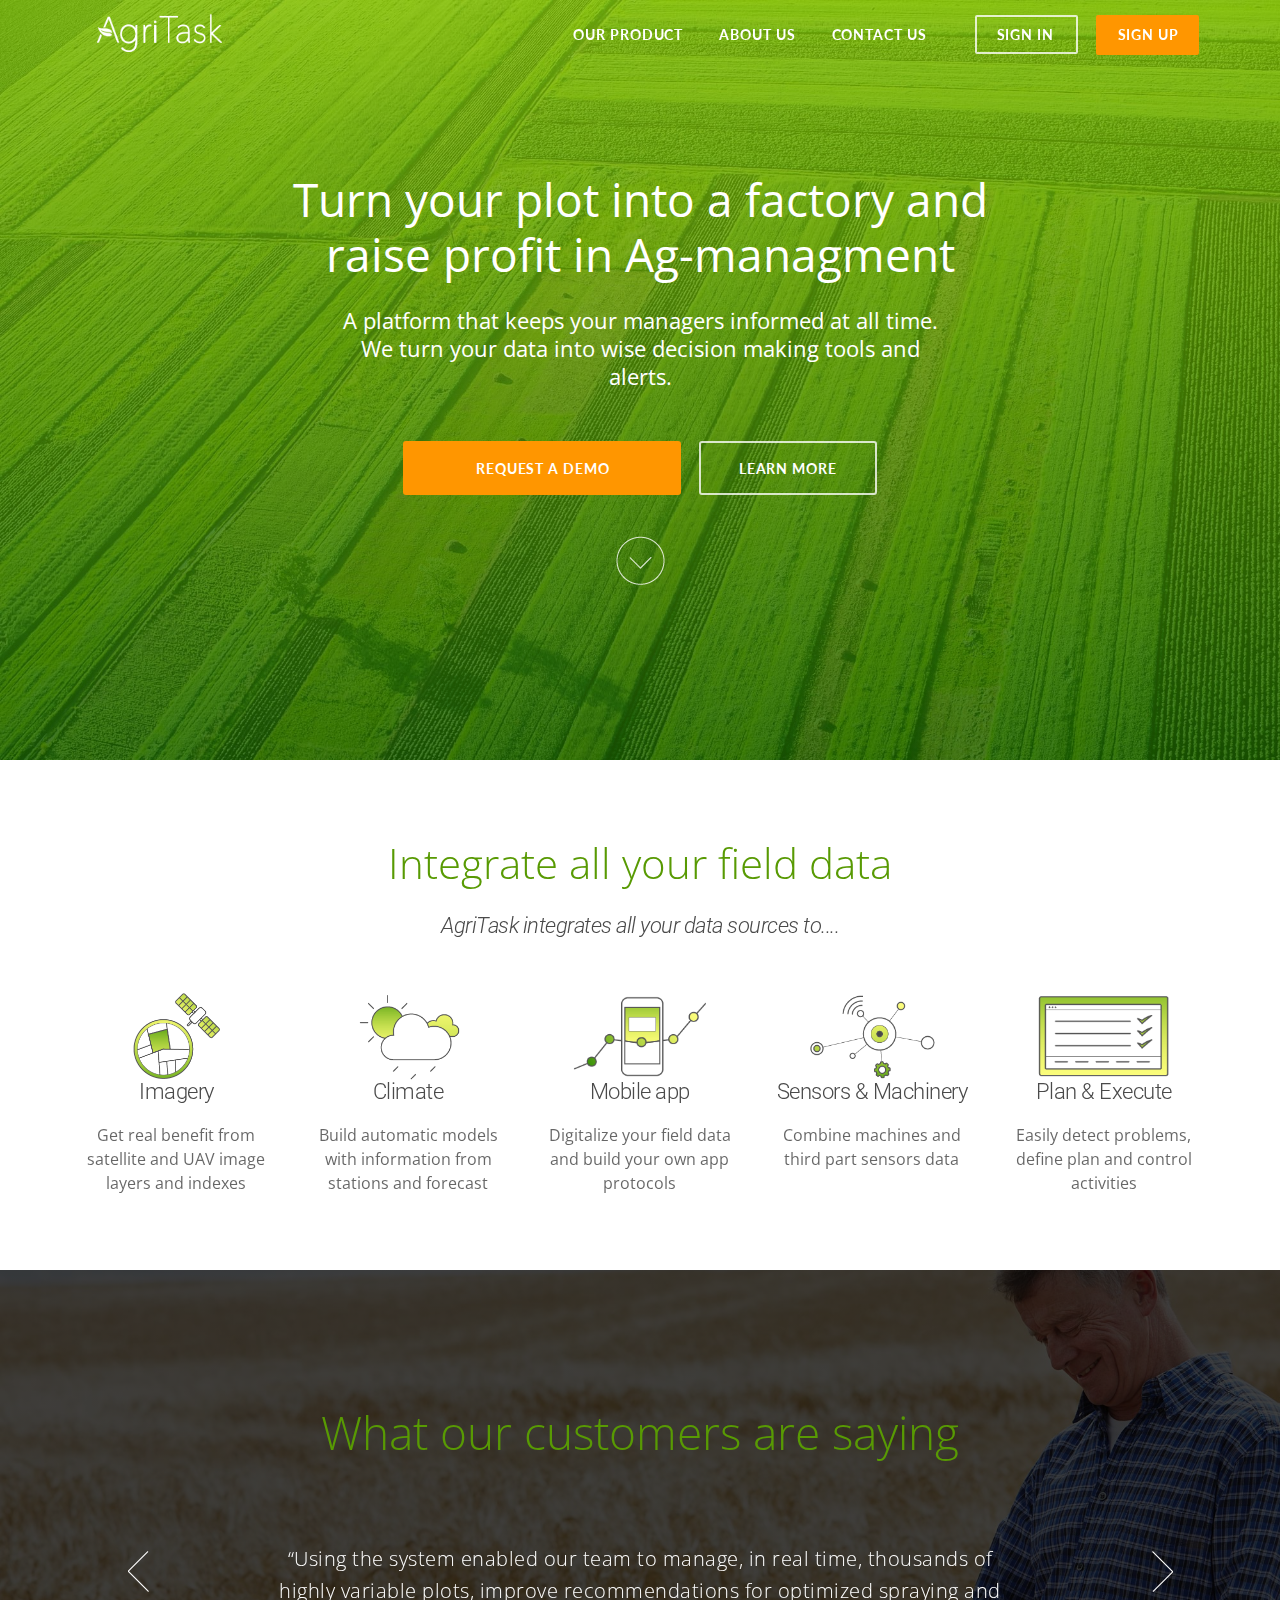
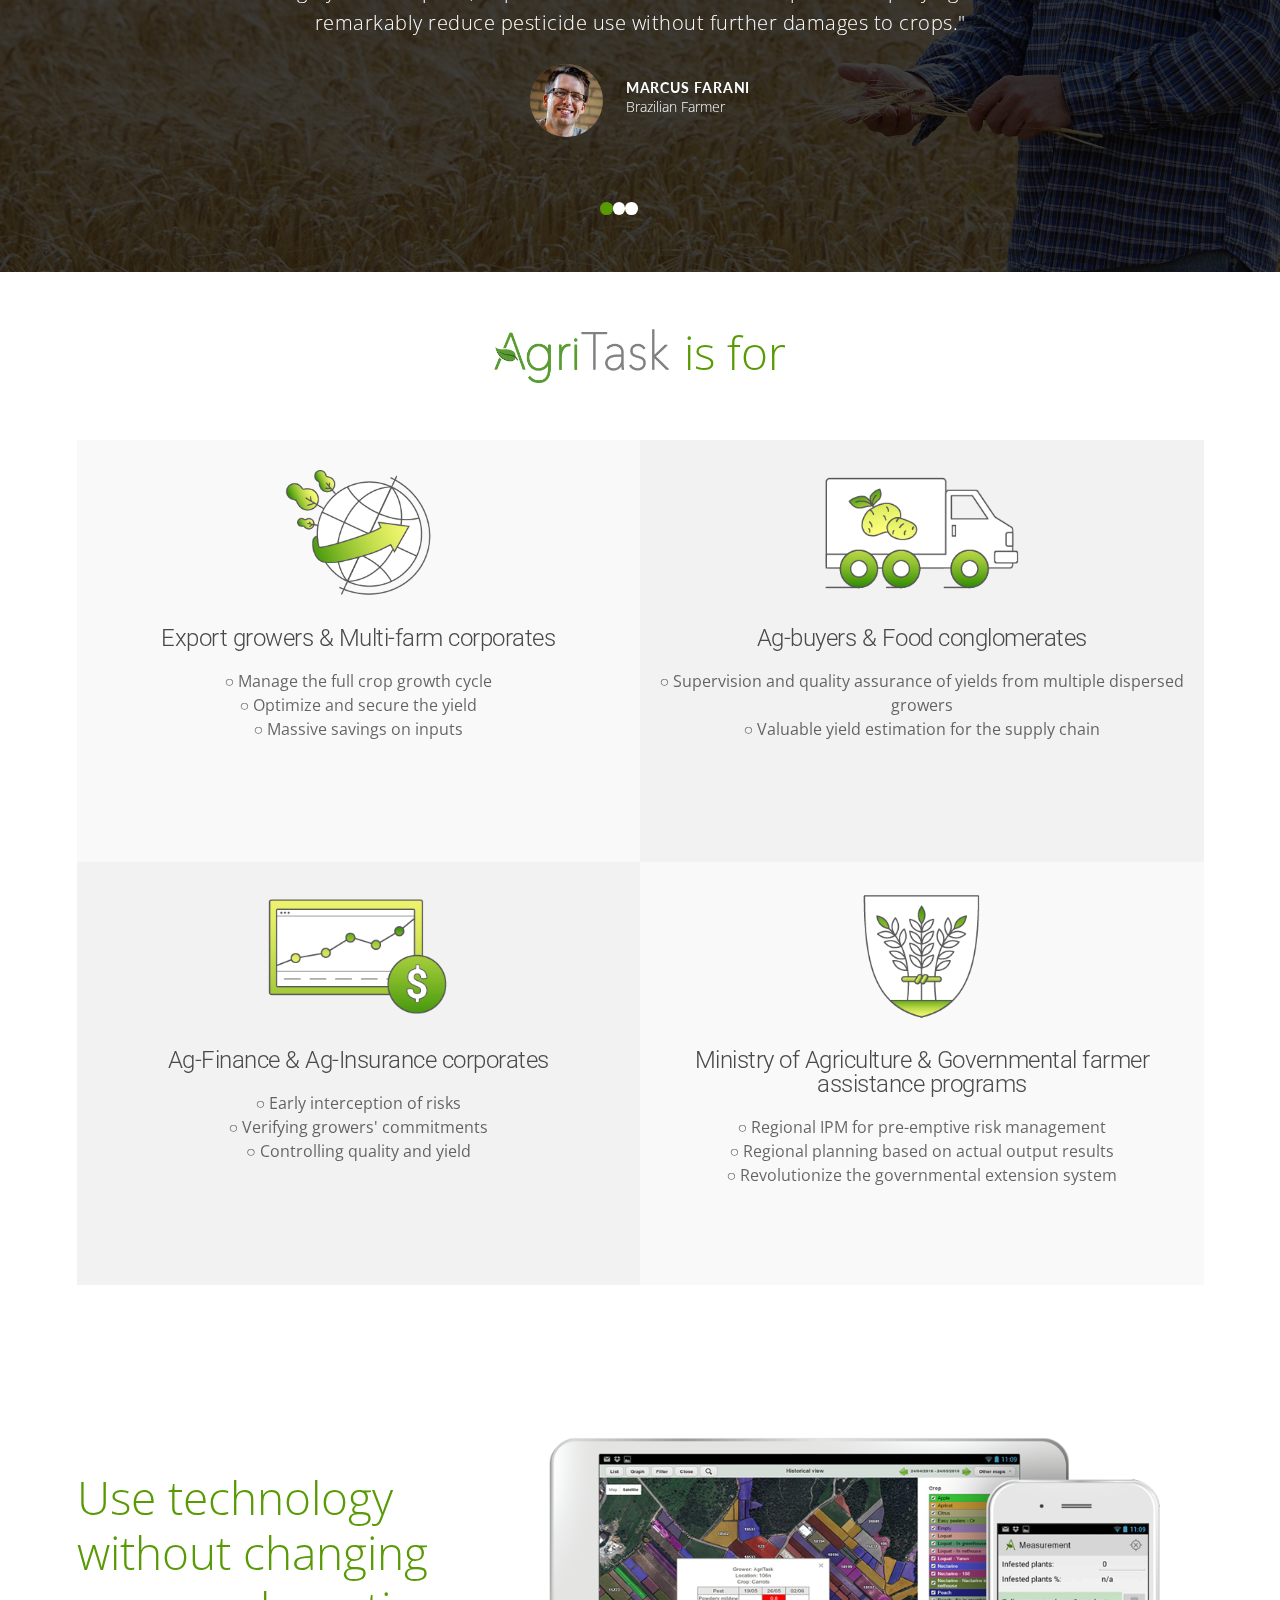
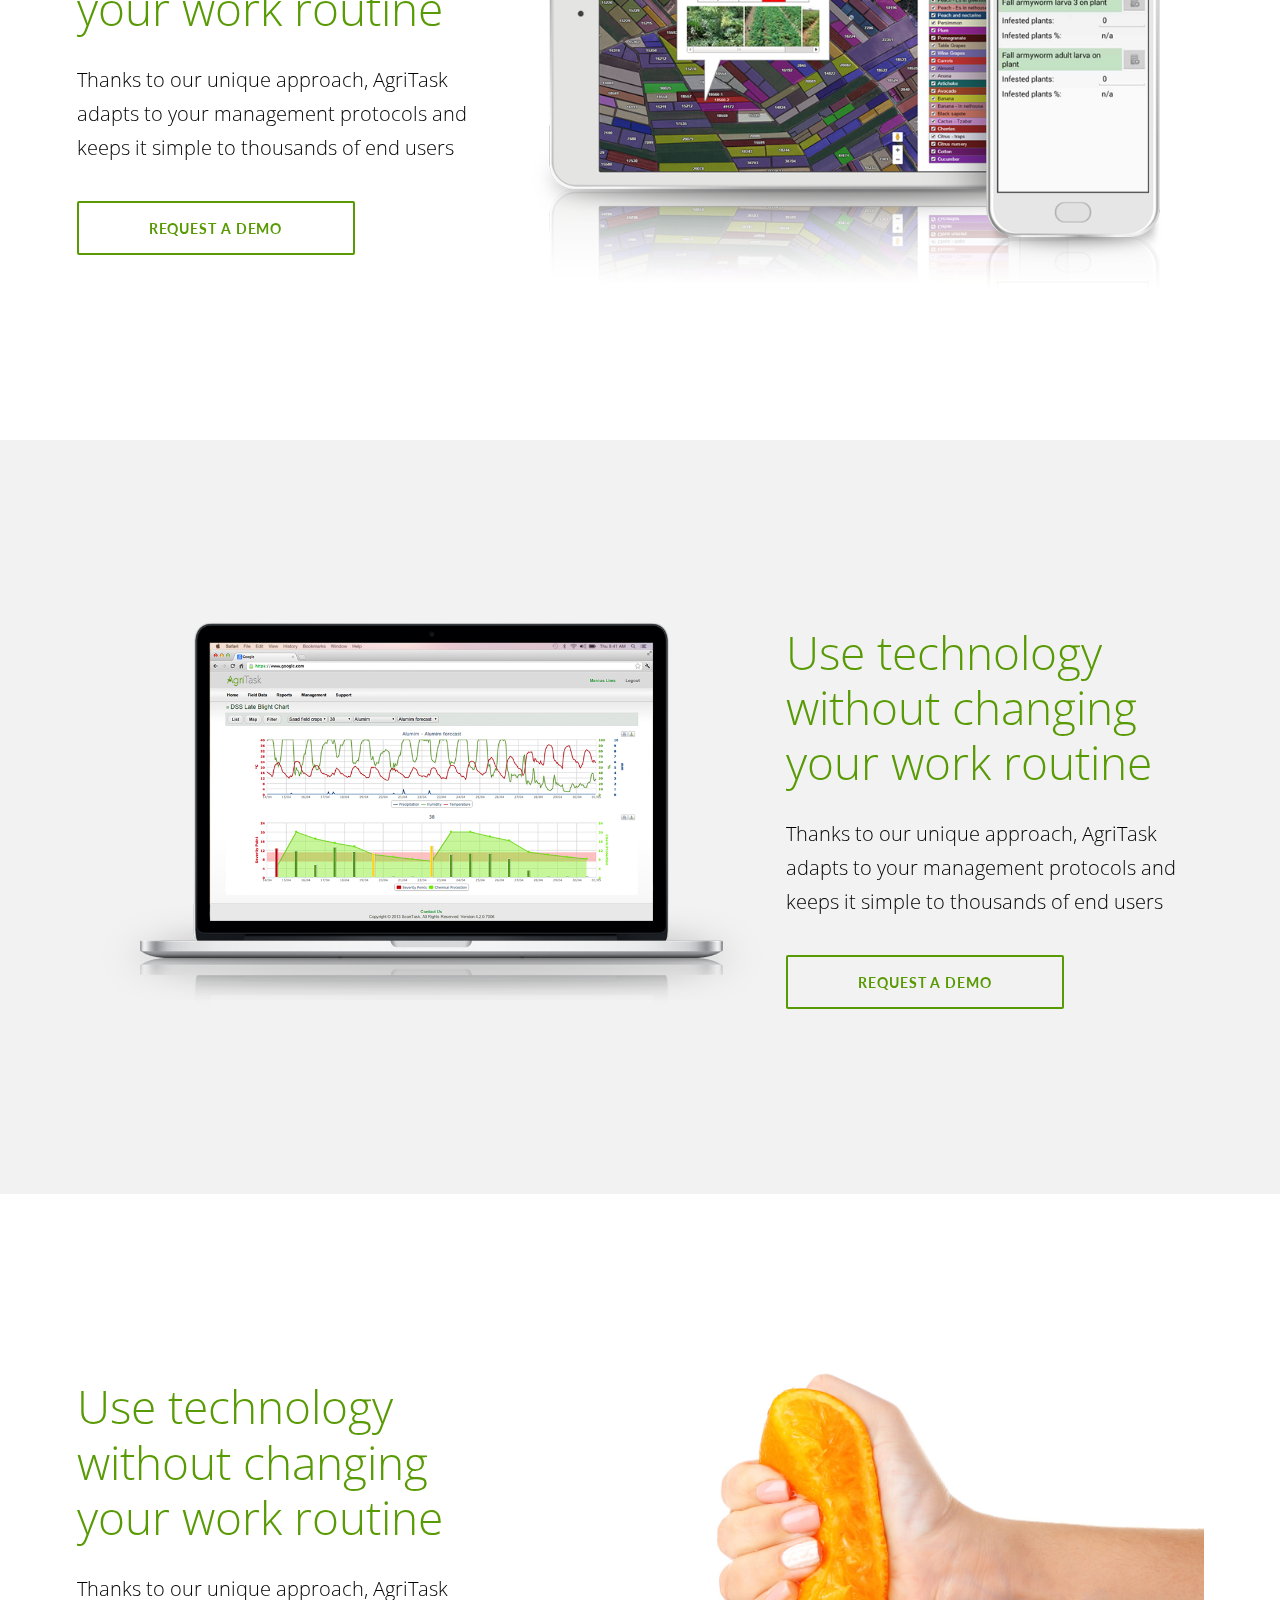
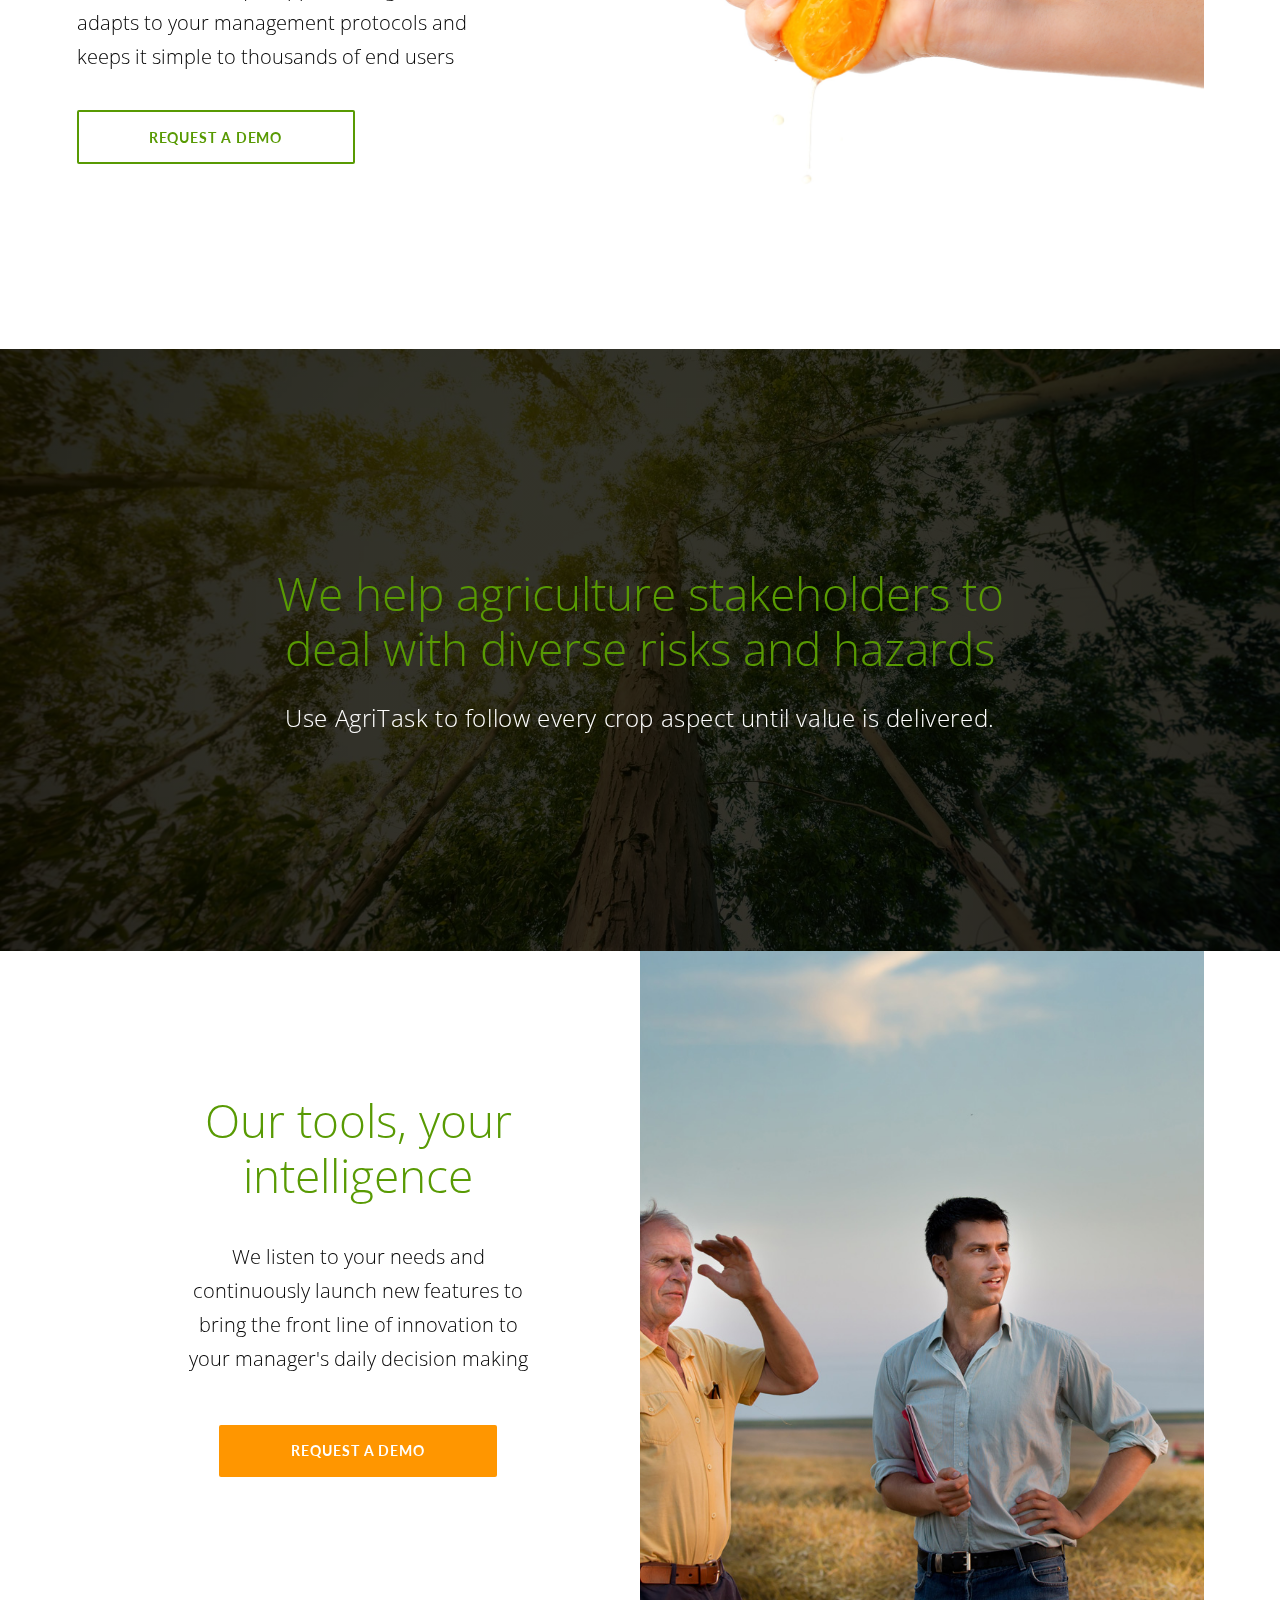
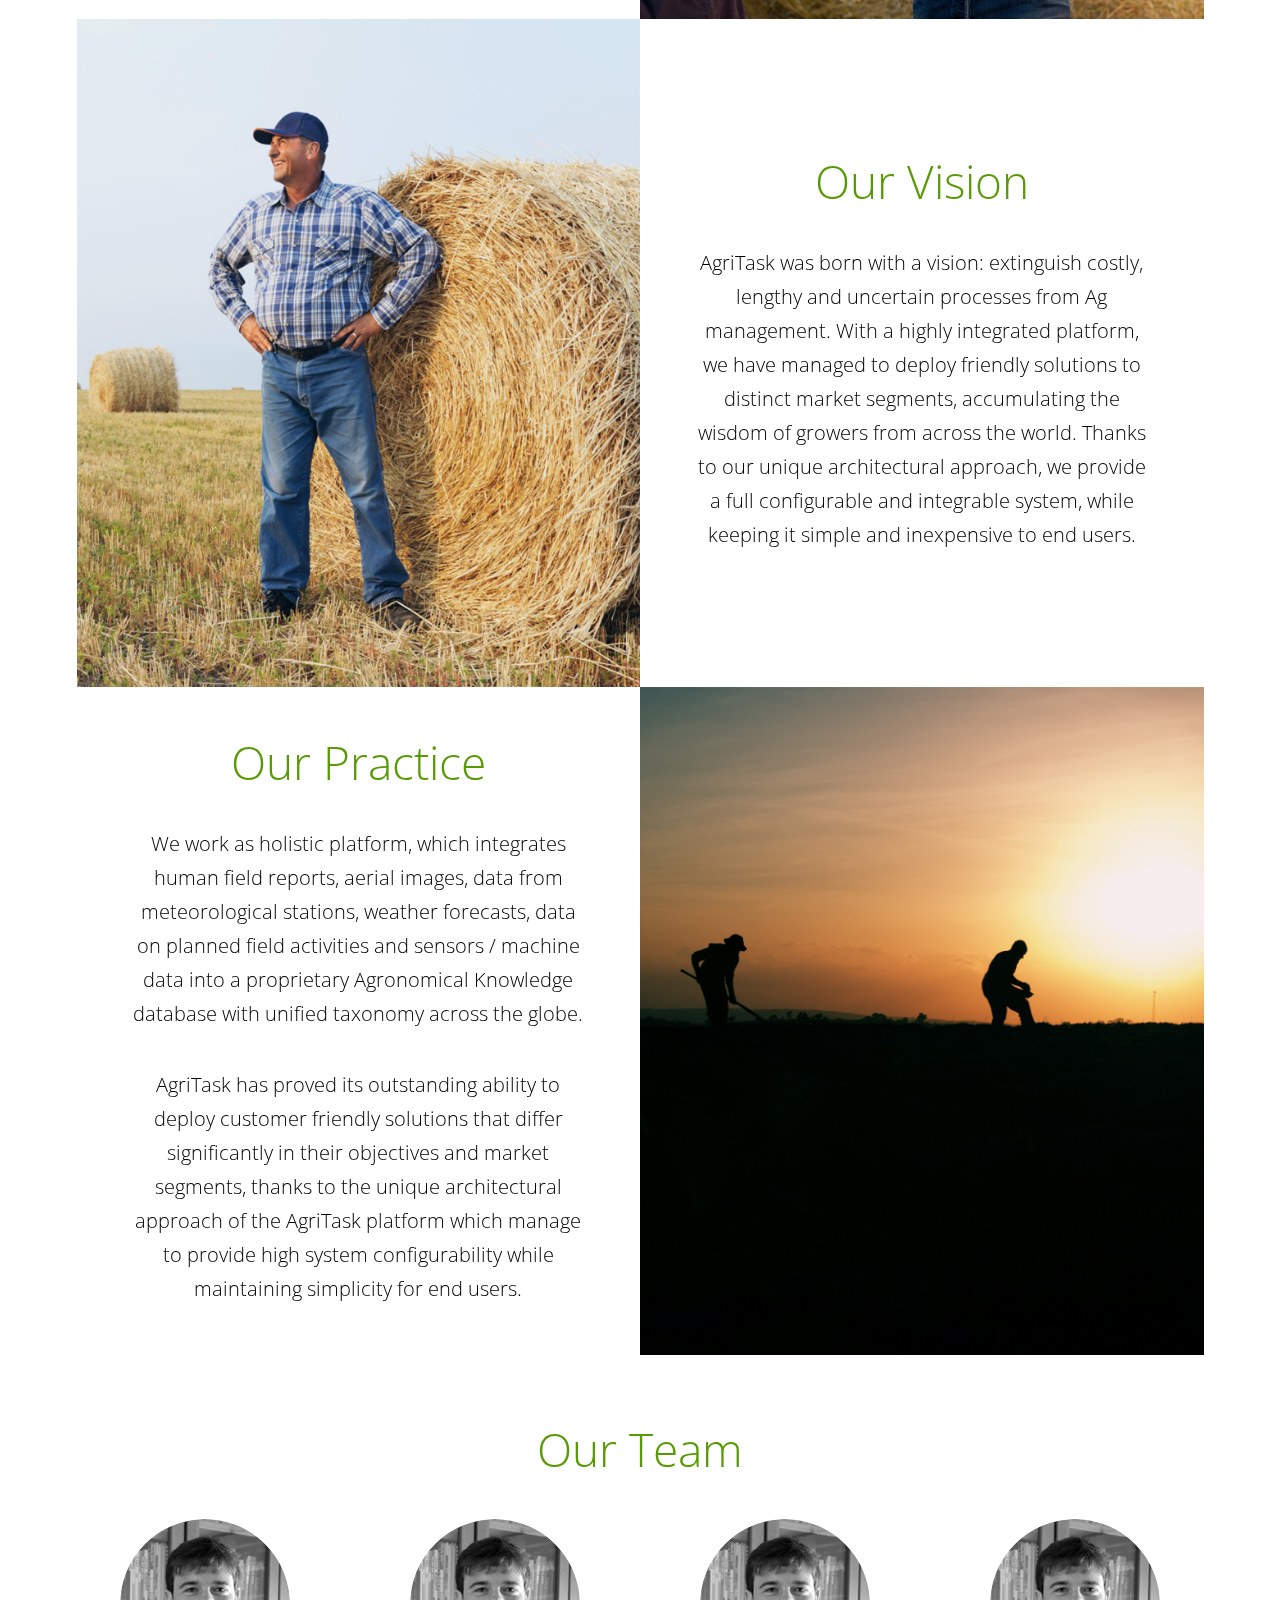
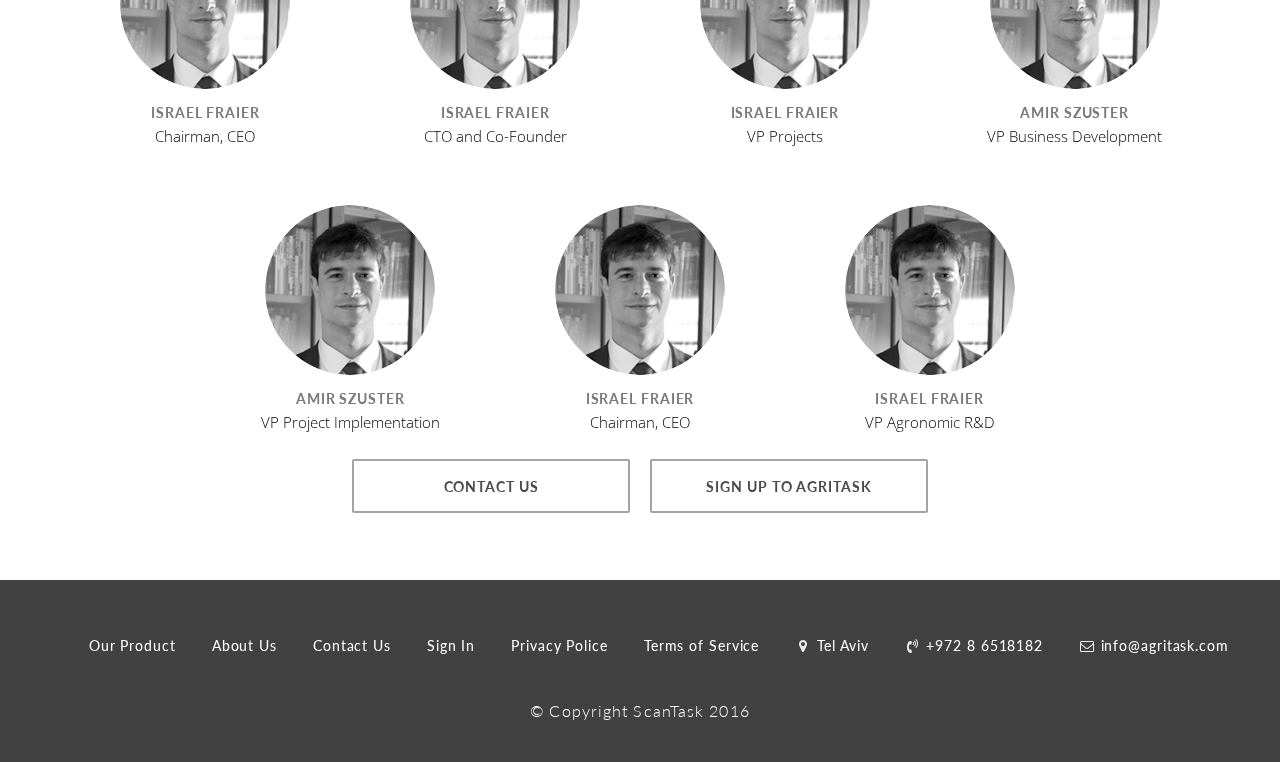
==== commit cca11cb5: "grid changes" ====
--- a/agritask/index.html
+++ b/agritask/index.html
@@ -51,7 +51,7 @@
                 <i class="sidebar icon"></i>
               </a>
               <a href="#" class="mobile-logo">
-                <img src="images/logo.svg">
+                <img src="images/Logo.png">
               </a>
               <div class="ui top secondary menu desktop-menu main-menu">
                 <div class="ui container">
@@ -482,8 +482,7 @@
       <h2>
         Our Team
       </h2>
-      <div class="ui four column centered doubling stackable grid">
-        <div class="four column centered row">
+      <div class="ui four column centered doubling grid">
           <div class="column">
             <div class="single-team-user-wrap">
               <img src="images/about pictures/Amir_hover.png" alt="">
@@ -511,7 +510,6 @@
               </div>
             </div>
           </div>
-        </div>
         <div class="column">
           <div class="single-team-user-wrap">
             <img src="images/about pictures/Amir_hover.png" alt="">
--- a/agritask/stylesheets/screen.css
+++ b/agritask/stylesheets/screen.css
@@ -445,9 +445,10 @@
     text-align: left;
     width: 110px;
     height: auto;
-  }
-}
-/* line 343, ../sass/screen.scss */
+    max-width: 100%;
+  }
+}
+/* line 344, ../sass/screen.scss */
 .single-data-wrap .single-data-text h4 {
   font-family: "Roboto", sans-serif;
   font-size: 22px;
@@ -459,7 +460,7 @@
   color: #4a4a4a;
   margin-bottom: 20px;
 }
-/* line 354, ../sass/screen.scss */
+/* line 355, ../sass/screen.scss */
 .single-data-wrap .single-data-text p {
   font-family: "Open Sans", sans-serif;
   font-size: 16px;
@@ -471,12 +472,12 @@
   color: rgba(0, 0, 0, 0.6);
 }
 @media (max-width: 639px) {
-  /* line 342, ../sass/screen.scss */
+  /* line 343, ../sass/screen.scss */
   .single-data-wrap .single-data-text {
     float: left;
     width: 70%;
   }
-  /* line 367, ../sass/screen.scss */
+  /* line 368, ../sass/screen.scss */
   .single-data-wrap .single-data-text h4 {
     font-size: 24px;
     font-weight: 300;
@@ -487,7 +488,7 @@
     text-align: left;
     margin-bottom: 10px;
   }
-  /* line 377, ../sass/screen.scss */
+  /* line 378, ../sass/screen.scss */
   .single-data-wrap .single-data-text p {
     max-width: 231px;
     font-size: 18px;
@@ -499,26 +500,26 @@
   }
 }
 
-/* line 391, ../sass/screen.scss */
+/* line 392, ../sass/screen.scss */
 .agritask-for-single img {
   margin-bottom: 25px;
 }
 @media (max-width: 991px) {
-  /* line 391, ../sass/screen.scss */
+  /* line 392, ../sass/screen.scss */
   .agritask-for-single img {
     width: 140px;
     height: auto;
   }
 }
 @media (min-width: 992px) {
-  /* line 391, ../sass/screen.scss */
+  /* line 392, ../sass/screen.scss */
   .agritask-for-single img {
     width: auto;
     height: 130px;
     max-width: 100%;
   }
 }
-/* line 403, ../sass/screen.scss */
+/* line 404, ../sass/screen.scss */
 .agritask-for-single h4 {
   font-family: "Roboto", sans-serif;
   font-size: 24px;
@@ -531,7 +532,7 @@
   margin-bottom: 19px;
 }
 @media (max-width: 991px) {
-  /* line 403, ../sass/screen.scss */
+  /* line 404, ../sass/screen.scss */
   .agritask-for-single h4 {
     max-width: 441px;
     display: block;
@@ -540,7 +541,7 @@
     margin-bottom: 19px;
   }
 }
-/* line 422, ../sass/screen.scss */
+/* line 423, ../sass/screen.scss */
 .agritask-for-single ul li {
   font-family: "Open Sans", sans-serif;
   font-size: 16px;
@@ -552,12 +553,12 @@
   color: rgba(0, 0, 0, 0.6);
 }
 
-/* line 436, ../sass/screen.scss */
+/* line 437, ../sass/screen.scss */
 .agritask-for-wrap .row {
   padding: 0 !important;
 }
 @media (min-width: 992px) {
-  /* line 439, ../sass/screen.scss */
+  /* line 440, ../sass/screen.scss */
   .agritask-for-wrap .column {
     min-height: 422.8px;
     padding: 74px 0;
@@ -566,34 +567,44 @@
   }
 }
 @media (max-width: 991px) {
-  /* line 439, ../sass/screen.scss */
+  /* line 440, ../sass/screen.scss */
   .agritask-for-wrap .column {
     padding-top: 28px !important;
     padding-bottom: 28px !important;
   }
 }
-/* line 450, ../sass/screen.scss */
+/* line 451, ../sass/screen.scss */
 .agritask-for-wrap .column.light-gray-back {
   background-color: rgba(239, 239, 239, 0.4);
 }
-/* line 453, ../sass/screen.scss */
+/* line 454, ../sass/screen.scss */
 .agritask-for-wrap .column.darker-gray-back {
   background: #f2f2f2;
 }
+@media (max-width: 991px) {
+  /* line 458, ../sass/screen.scss */
+  .agritask-for-wrap .column:nth-child(even) {
+    background-color: #f2f2f2 !important;
+  }
+  /* line 461, ../sass/screen.scss */
+  .agritask-for-wrap .column:nth-child(odd) {
+    background-color: rgba(239, 239, 239, 0.4) !important;
+  }
+}
 
 @media (min-width: 768px) {
-  /* line 459, ../sass/screen.scss */
+  /* line 468, ../sass/screen.scss */
   .img-with-text {
     padding: 145px 0;
   }
 }
 @media (max-width: 767px) {
-  /* line 459, ../sass/screen.scss */
+  /* line 468, ../sass/screen.scss */
   .img-with-text {
     padding: 30px 0;
   }
 }
-/* line 466, ../sass/screen.scss */
+/* line 475, ../sass/screen.scss */
 .img-with-text .container {
   display: -moz-flex;
   display: -ms-flex;
@@ -604,13 +615,13 @@
   align-items: stretch;
 }
 @media (max-width: 767px) {
-  /* line 466, ../sass/screen.scss */
+  /* line 475, ../sass/screen.scss */
   .img-with-text .container {
     -ms-flex-direction: column;
     flex-direction: column;
   }
 }
-/* line 479, ../sass/screen.scss */
+/* line 488, ../sass/screen.scss */
 .img-with-text .text-block {
   -ms-flex: 1;
   flex: 1;
@@ -620,7 +631,7 @@
   -ms-grid-row-align: center;
   align-self: center;
 }
-/* line 488, ../sass/screen.scss */
+/* line 497, ../sass/screen.scss */
 .img-with-text .img-block {
   -ms-flex: 1.7;
   flex: 1.7;
@@ -636,38 +647,38 @@
   background-repeat: repeat, no-repeat;
 }
 @media (max-width: 767px) {
-  /* line 488, ../sass/screen.scss */
+  /* line 497, ../sass/screen.scss */
   .img-with-text .img-block {
     min-height: 250px;
   }
 }
-/* line 505, ../sass/screen.scss */
+/* line 514, ../sass/screen.scss */
 .img-with-text.left-img {
   background: #f2f2f2;
 }
-/* line 507, ../sass/screen.scss */
+/* line 516, ../sass/screen.scss */
 .img-with-text.left-img .text-block {
   -ms-flex-order: 2;
   order: 2;
 }
-/* line 511, ../sass/screen.scss */
+/* line 520, ../sass/screen.scss */
 .img-with-text.left-img .img-block {
   -ms-flex-order: 1;
   order: 1;
 }
 @media (max-width: 767px) {
-  /* line 516, ../sass/screen.scss */
+  /* line 525, ../sass/screen.scss */
   .img-with-text.left-img .text-block {
     -ms-flex-order: 1;
     order: 1;
   }
-  /* line 520, ../sass/screen.scss */
+  /* line 529, ../sass/screen.scss */
   .img-with-text.left-img .img-block {
     -ms-flex-order: 2;
     order: 2;
   }
 }
-/* line 528, ../sass/screen.scss */
+/* line 537, ../sass/screen.scss */
 .img-with-text .text-block h3 {
   font-family: "Open Sans", sans-serif;
   font-size: 46px;
@@ -678,7 +689,7 @@
   color: #589a03;
 }
 @media (max-width: 767px) {
-  /* line 528, ../sass/screen.scss */
+  /* line 537, ../sass/screen.scss */
   .img-with-text .text-block h3 {
     max-width: 396px;
     font-size: 32px;
@@ -689,7 +700,7 @@
     text-align: center;
   }
 }
-/* line 546, ../sass/screen.scss */
+/* line 555, ../sass/screen.scss */
 .img-with-text .text-block p {
   font-family: "Open Sans", sans-serif;
   font-size: 20px;
@@ -701,7 +712,7 @@
   margin-top: 27px;
 }
 @media (max-width: 767px) {
-  /* line 546, ../sass/screen.scss */
+  /* line 555, ../sass/screen.scss */
   .img-with-text .text-block p {
     max-width: 392px;
     font-size: 18px;
@@ -712,7 +723,7 @@
     text-align: center;
   }
 }
-/* line 565, ../sass/screen.scss */
+/* line 574, ../sass/screen.scss */
 .img-with-text .text-block a {
   width: 278px;
   height: 54px;
@@ -732,7 +743,7 @@
   margin-top: 36px;
 }
 @media (max-width: 767px) {
-  /* line 565, ../sass/screen.scss */
+  /* line 574, ../sass/screen.scss */
   .img-with-text .text-block a {
     font-size: 16px;
     font-weight: bold;
@@ -747,7 +758,7 @@
   }
 }
 
-/* line 598, ../sass/screen.scss */
+/* line 607, ../sass/screen.scss */
 a.request-demo {
   width: 278px;
   height: 54px;
@@ -767,7 +778,7 @@
   margin-top: 36px;
 }
 @media (max-width: 767px) {
-  /* line 598, ../sass/screen.scss */
+  /* line 607, ../sass/screen.scss */
   a.request-demo {
     font-size: 16px;
     font-weight: bold;
@@ -782,7 +793,7 @@
   }
 }
 
-/* line 629, ../sass/screen.scss */
+/* line 638, ../sass/screen.scss */
 .text-banner {
   min-height: 602px;
   background-position: 0px 0px, 50% 50%;
@@ -790,12 +801,12 @@
   background-repeat: repeat, no-repeat;
 }
 @media (max-width: 991px) {
-  /* line 629, ../sass/screen.scss */
+  /* line 638, ../sass/screen.scss */
   .text-banner {
     min-height: 479px;
   }
 }
-/* line 637, ../sass/screen.scss */
+/* line 646, ../sass/screen.scss */
 .text-banner .text-banner-wrap {
   display: -ms-flexbox;
   display: flex;
@@ -808,12 +819,12 @@
   min-height: 602px;
 }
 @media (max-width: 991px) {
-  /* line 637, ../sass/screen.scss */
+  /* line 646, ../sass/screen.scss */
   .text-banner .text-banner-wrap {
     min-height: 479px;
   }
 }
-/* line 650, ../sass/screen.scss */
+/* line 659, ../sass/screen.scss */
 .text-banner .text-banner-wrap h2 {
   font-family: "Open Sans", sans-serif;
   font-size: 46px;
@@ -826,13 +837,13 @@
   margin-bottom: 25px;
 }
 @media (min-width: 992px) {
-  /* line 650, ../sass/screen.scss */
+  /* line 659, ../sass/screen.scss */
   .text-banner .text-banner-wrap h2 {
     max-width: 824px;
   }
 }
 @media (max-width: 991px) {
-  /* line 650, ../sass/screen.scss */
+  /* line 659, ../sass/screen.scss */
   .text-banner .text-banner-wrap h2 {
     max-width: 368px;
     font-size: 32px;
@@ -843,7 +854,7 @@
     text-align: center;
   }
 }
-/* line 673, ../sass/screen.scss */
+/* line 682, ../sass/screen.scss */
 .text-banner .text-banner-wrap p {
   font-family: "Open Sans", sans-serif;
   font-size: 24px;
@@ -856,13 +867,13 @@
   color: #fff;
 }
 @media (min-width: 992px) {
-  /* line 673, ../sass/screen.scss */
+  /* line 682, ../sass/screen.scss */
   .text-banner .text-banner-wrap p {
     max-width: 764px;
   }
 }
 
-/* line 691, ../sass/screen.scss */
+/* line 700, ../sass/screen.scss */
 .teaser-with-text-wrap .teaser-text-flex-wrap {
   display: -moz-flex;
   display: -ms-flex;
@@ -873,14 +884,14 @@
   align-items: stretch;
 }
 @media (max-width: 991px) {
-  /* line 691, ../sass/screen.scss */
+  /* line 700, ../sass/screen.scss */
   .teaser-with-text-wrap .teaser-text-flex-wrap {
     -ms-flex-direction: column;
     flex-direction: column;
     padding: 40px 0;
   }
 }
-/* line 704, ../sass/screen.scss */
+/* line 713, ../sass/screen.scss */
 .teaser-with-text-wrap .teaser-text-flex-wrap .teaser-text-block {
   -ms-flex: 50%;
   flex: 50%;
@@ -890,7 +901,7 @@
   -ms-flex-order: 1;
   order: 1;
 }
-/* line 712, ../sass/screen.scss */
+/* line 721, ../sass/screen.scss */
 .teaser-with-text-wrap .teaser-text-flex-wrap .teaser-text-block h2 {
   font-family: "Open Sans", sans-serif;
   font-size: 46px;
@@ -902,7 +913,7 @@
   color: #589a03;
 }
 @media (min-width: 992px) {
-  /* line 712, ../sass/screen.scss */
+  /* line 721, ../sass/screen.scss */
   .teaser-with-text-wrap .teaser-text-flex-wrap .teaser-text-block h2 {
     max-width: 392px;
     display: block;
@@ -911,7 +922,7 @@
   }
 }
 @media (max-width: 991px) {
-  /* line 712, ../sass/screen.scss */
+  /* line 721, ../sass/screen.scss */
   .teaser-with-text-wrap .teaser-text-flex-wrap .teaser-text-block h2 {
     max-width: 392px;
     font-size: 32px;
@@ -925,7 +936,7 @@
     margin-bottom: 15px;
   }
 }
-/* line 740, ../sass/screen.scss */
+/* line 749, ../sass/screen.scss */
 .teaser-with-text-wrap .teaser-text-flex-wrap .teaser-text-block p {
   font-family: "Open Sans", sans-serif;
   font-size: 20px;
@@ -937,7 +948,7 @@
   color: #000;
 }
 @media (min-width: 992px) {
-  /* line 740, ../sass/screen.scss */
+  /* line 749, ../sass/screen.scss */
   .teaser-with-text-wrap .teaser-text-flex-wrap .teaser-text-block p {
     max-width: 343.8px;
     display: block;
@@ -947,7 +958,7 @@
   }
 }
 @media (max-width: 991px) {
-  /* line 740, ../sass/screen.scss */
+  /* line 749, ../sass/screen.scss */
   .teaser-with-text-wrap .teaser-text-flex-wrap .teaser-text-block p {
     max-width: 343.8px;
     font-size: 18px;
@@ -960,7 +971,7 @@
     margin: 0 auto;
   }
 }
-/* line 768, ../sass/screen.scss */
+/* line 777, ../sass/screen.scss */
 .teaser-with-text-wrap .teaser-text-flex-wrap .teaser-text-block a {
   display: block;
   width: 278px;
@@ -978,7 +989,7 @@
   text-transform: uppercase;
 }
 @media (min-width: 992px) {
-  /* line 768, ../sass/screen.scss */
+  /* line 777, ../sass/screen.scss */
   .teaser-with-text-wrap .teaser-text-flex-wrap .teaser-text-block a {
     max-width: 278px;
     display: block;
@@ -988,7 +999,7 @@
   }
 }
 @media (max-width: 991px) {
-  /* line 768, ../sass/screen.scss */
+  /* line 777, ../sass/screen.scss */
   .teaser-with-text-wrap .teaser-text-flex-wrap .teaser-text-block a {
     max-width: 278px;
     display: block;
@@ -997,7 +1008,7 @@
     margin-top: 49px;
   }
 }
-/* line 799, ../sass/screen.scss */
+/* line 808, ../sass/screen.scss */
 .teaser-with-text-wrap .teaser-text-flex-wrap .teaser-img-block {
   -ms-flex: 50%;
   flex: 50%;
@@ -1013,45 +1024,45 @@
   background-repeat: repeat, no-repeat;
 }
 @media (min-width: 992px) {
-  /* line 799, ../sass/screen.scss */
+  /* line 808, ../sass/screen.scss */
   .teaser-with-text-wrap .teaser-text-flex-wrap .teaser-img-block {
     min-height: 668px;
   }
 }
-/* line 821, ../sass/screen.scss */
+/* line 830, ../sass/screen.scss */
 .teaser-with-text-wrap.left-img .teaser-img-block {
   -ms-flex-order: 1;
   order: 1;
 }
-/* line 825, ../sass/screen.scss */
+/* line 834, ../sass/screen.scss */
 .teaser-with-text-wrap.left-img .teaser-text-block {
   -ms-flex-order: 2;
   order: 2;
 }
 @media (max-width: 991px) {
-  /* line 830, ../sass/screen.scss */
+  /* line 839, ../sass/screen.scss */
   .teaser-with-text-wrap.left-img .teaser-img-block {
     -ms-flex-order: 1;
     order: 2;
   }
-  /* line 834, ../sass/screen.scss */
+  /* line 843, ../sass/screen.scss */
   .teaser-with-text-wrap.left-img .teaser-text-block {
     -ms-flex-order: 2;
     order: 1;
   }
 }
 @media (min-width: 992px) {
-  /* line 842, ../sass/screen.scss */
+  /* line 851, ../sass/screen.scss */
   .teaser-with-text-wrap.about-us .teaser-text-flex-wrap .teaser-text-block p {
     max-width: 454px;
   }
 }
 
-/* line 849, ../sass/screen.scss */
+/* line 858, ../sass/screen.scss */
 .single-team-user-wrap {
   margin-bottom: 25px;
 }
-/* line 850, ../sass/screen.scss */
+/* line 859, ../sass/screen.scss */
 .single-team-user-wrap img {
   width: 170px;
   height: 170px;
@@ -1062,13 +1073,13 @@
   filter: grayscale(100%);
   transition: all 0.2s ease-in-out;
 }
-/* line 861, ../sass/screen.scss */
+/* line 870, ../sass/screen.scss */
 .single-team-user-wrap:hover img {
   -webkit-filter: grayscale(0%);
   filter: grayscale(0%);
   transition: all 0.2s ease-in-out;
 }
-/* line 867, ../sass/screen.scss */
+/* line 876, ../sass/screen.scss */
 .single-team-user-wrap h5 {
   font-family: "Lato", sans-serif;
   font-size: 14px;
@@ -1082,7 +1093,7 @@
   text-transform: uppercase;
   margin-top: 14px;
 }
-/* line 880, ../sass/screen.scss */
+/* line 889, ../sass/screen.scss */
 .single-team-user-wrap p {
   font-family: "Open Sans", sans-serif;
   font-size: 15px;
@@ -1095,12 +1106,12 @@
 }
 
 @media (min-width: 992px) {
-  /* line 893, ../sass/screen.scss */
+  /* line 902, ../sass/screen.scss */
   .our-team {
     padding: 67px 0;
   }
 }
-/* line 897, ../sass/screen.scss */
+/* line 906, ../sass/screen.scss */
 .our-team h2 {
   font-family: "Open Sans", sans-serif;
   font-size: 46px;
@@ -1114,18 +1125,18 @@
   margin-bottom: 42px;
 }
 
-/* line 913, ../sass/screen.scss */
+/* line 922, ../sass/screen.scss */
 .agritask-header-outside {
   width: 100%;
   padding: 56px 0;
 }
 @media (max-width: 991px) {
-  /* line 913, ../sass/screen.scss */
+  /* line 922, ../sass/screen.scss */
   .agritask-header-outside {
     padding: 22px 0;
   }
 }
-/* line 919, ../sass/screen.scss */
+/* line 928, ../sass/screen.scss */
 .agritask-header-outside .agritask-header-wrapper {
   display: block;
   margin: 0 auto;
@@ -1133,12 +1144,12 @@
   max-width: 100%;
 }
 @media (min-width: 992px) {
-  /* line 919, ../sass/screen.scss */
+  /* line 928, ../sass/screen.scss */
   .agritask-header-outside .agritask-header-wrapper {
     max-width: 311px;
   }
 }
-/* line 927, ../sass/screen.scss */
+/* line 936, ../sass/screen.scss */
 .agritask-header-outside .agritask-header-wrapper .agritask-for-header {
   display: -ms-flexbox;
   display: flex;
@@ -1149,19 +1160,19 @@
   -ms-flex-pack: center;
   justify-content: center;
 }
-/* line 936, ../sass/screen.scss */
+/* line 945, ../sass/screen.scss */
 .agritask-header-outside .agritask-header-wrapper .agritask-for-header img {
   height: 55.5px;
   margin-right: 15px;
   max-width: 100%;
 }
 @media (max-width: 991px) {
-  /* line 936, ../sass/screen.scss */
+  /* line 945, ../sass/screen.scss */
   .agritask-header-outside .agritask-header-wrapper .agritask-for-header img {
     height: 40.4px;
   }
 }
-/* line 944, ../sass/screen.scss */
+/* line 953, ../sass/screen.scss */
 .agritask-header-outside .agritask-header-wrapper .agritask-for-header mark {
   background-color: #fff;
   font-size: 46px;
@@ -1171,7 +1182,7 @@
   color: #589a03;
 }
 @media (max-width: 991px) {
-  /* line 944, ../sass/screen.scss */
+  /* line 953, ../sass/screen.scss */
   .agritask-header-outside .agritask-header-wrapper .agritask-for-header mark {
     font-size: 32px;
     font-weight: 300;
@@ -1182,19 +1193,19 @@
   }
 }
 
-/* line 964, ../sass/screen.scss */
+/* line 973, ../sass/screen.scss */
 footer {
   background-color: #414141;
   padding: 43px 0;
   overflow: hidden;
 }
 @media (max-width: 991px) {
-  /* line 964, ../sass/screen.scss */
+  /* line 973, ../sass/screen.scss */
   footer {
     padding: 17px 0;
   }
 }
-/* line 971, ../sass/screen.scss */
+/* line 980, ../sass/screen.scss */
 footer .copyright {
   display: block;
   text-align: center;
@@ -1210,7 +1221,7 @@
   font-weight: 300;
 }
 @media (max-width: 991px) {
-  /* line 971, ../sass/screen.scss */
+  /* line 980, ../sass/screen.scss */
   footer .copyright {
     font-size: 16px;
     font-weight: 300;
@@ -1223,7 +1234,7 @@
     margin-top: 20px;
     position: relative;
   }
-  /* line 995, ../sass/screen.scss */
+  /* line 1004, ../sass/screen.scss */
   footer .copyright:after {
     content: '';
     position: absolute;
@@ -1234,7 +1245,7 @@
     top: -16px;
   }
 }
-/* line 1007, ../sass/screen.scss */
+/* line 1016, ../sass/screen.scss */
 footer .sitemap-menu a.item {
   font-family: "Lato", sans-serif !important;
   font-size: 14px !important;
@@ -1245,17 +1256,17 @@
   text-align: left !important;
   color: #fff !important;
 }
-/* line 1016, ../sass/screen.scss */
+/* line 1025, ../sass/screen.scss */
 footer .sitemap-menu a.item:hover {
   background: transparent !important;
 }
 @media (max-width: 991px) {
-  /* line 1006, ../sass/screen.scss */
+  /* line 1015, ../sass/screen.scss */
   footer .sitemap-menu {
     -ms-flex-direction: column;
     flex-direction: column;
   }
-  /* line 1023, ../sass/screen.scss */
+  /* line 1032, ../sass/screen.scss */
   footer .sitemap-menu a.item {
     font-size: 14px !important;
     font-weight: normal !important;
@@ -1268,7 +1279,7 @@
     align-self: flex-start !important;
     position: relative;
   }
-  /* line 1034, ../sass/screen.scss */
+  /* line 1043, ../sass/screen.scss */
   footer .sitemap-menu a.item:after {
     content: '';
     position: absolute;
@@ -1278,7 +1289,7 @@
     left: -16px;
     bottom: 0px;
   }
-  /* line 1044, ../sass/screen.scss */
+  /* line 1053, ../sass/screen.scss */
   footer .sitemap-menu div.right.menu {
     -ms-flex-direction: column;
     flex-direction: column;
@@ -1287,24 +1298,24 @@
 }
 
 @media (max-width: 991px) {
-  /* line 1053, ../sass/screen.scss */
+  /* line 1062, ../sass/screen.scss */
   footer .ui.menu:not(.vertical) .right.menu {
     margin-left: 0 !important;
   }
-  /* line 1057, ../sass/screen.scss */
+  /* line 1066, ../sass/screen.scss */
   footer .ui.menu:not(.vertical) .right.menu a.item:after {
     width: 0;
     height: 0;
   }
 }
 
-/* line 1066, ../sass/screen.scss */
+/* line 1075, ../sass/screen.scss */
 .main-menu {
   margin-top: 0 !important;
   position: fixed;
   width: 100%;
 }
-/* line 1070, ../sass/screen.scss */
+/* line 1079, ../sass/screen.scss */
 .main-menu a.item {
   font-family: "Lato", sans-serif !important;
   font-size: 14px !important;
@@ -1316,19 +1327,19 @@
   color: #fff !important;
   text-transform: uppercase !important;
 }
-/* line 1082, ../sass/screen.scss */
+/* line 1091, ../sass/screen.scss */
 .main-menu .logo a {
   display: block;
   overflow: hidden;
 }
-/* line 1085, ../sass/screen.scss */
+/* line 1094, ../sass/screen.scss */
 .main-menu .logo a img {
   max-width: 100%;
   width: 125px;
   height: auto;
 }
 
-/* line 1094, ../sass/screen.scss */
+/* line 1103, ../sass/screen.scss */
 .slider-user-comment-wrap {
   display: -webkit-flex;
   display: -ms-flexbox;
@@ -1342,32 +1353,32 @@
   margin-top: 25px;
 }
 @media screen and (max-width: 992px) {
-  /* line 1094, ../sass/screen.scss */
+  /* line 1103, ../sass/screen.scss */
   .slider-user-comment-wrap {
     margin-bottom: 58px;
   }
 }
-/* line 1108, ../sass/screen.scss */
+/* line 1117, ../sass/screen.scss */
 .slider-user-comment-wrap .slider-user {
   margin-right: 23px;
 }
 @media screen and (max-width: 992px) {
-  /* line 1108, ../sass/screen.scss */
+  /* line 1117, ../sass/screen.scss */
   .slider-user-comment-wrap .slider-user {
     margin-right: 16px;
   }
-  /* line 1112, ../sass/screen.scss */
+  /* line 1121, ../sass/screen.scss */
   .slider-user-comment-wrap .slider-user img {
     width: 55px;
     height: 55px;
   }
 }
-/* line 1118, ../sass/screen.scss */
+/* line 1127, ../sass/screen.scss */
 .slider-user-comment-wrap .slider-user-comment {
   color: #fff;
   text-align: left;
 }
-/* line 1122, ../sass/screen.scss */
+/* line 1131, ../sass/screen.scss */
 .slider-user-comment-wrap h5 {
   font-size: 14px;
   font-family: "Lato", sans-serif;
@@ -1375,7 +1386,7 @@
   letter-spacing: 0.9px;
   text-transform: uppercase;
 }
-/* line 1129, ../sass/screen.scss */
+/* line 1138, ../sass/screen.scss */
 .slider-user-comment-wrap p {
   font-size: 14px;
   font-family: "Open Sans", sans-serif;
@@ -1383,7 +1394,7 @@
   line-height: 24px;
 }
 
-/* line 1138, ../sass/screen.scss */
+/* line 1147, ../sass/screen.scss */
 .owl-nav .owl-prev {
   font-size: 0;
   position: absolute;
@@ -1391,7 +1402,7 @@
   left: 10%;
   margin-top: -20.5px;
 }
-/* line 1144, ../sass/screen.scss */
+/* line 1153, ../sass/screen.scss */
 .owl-nav .owl-prev:after {
   content: '';
   position: absolute;
@@ -1404,7 +1415,7 @@
   width: 21px;
   height: 41px;
 }
-/* line 1157, ../sass/screen.scss */
+/* line 1166, ../sass/screen.scss */
 .owl-nav .owl-next {
   font-size: 0;
   position: absolute;
@@ -1412,7 +1423,7 @@
   right: 10%;
   margin-top: -20.5px;
 }
-/* line 1163, ../sass/screen.scss */
+/* line 1172, ../sass/screen.scss */
 .owl-nav .owl-next:after {
   content: '';
   position: absolute;
@@ -1426,12 +1437,12 @@
   height: 41px;
 }
 
-/* line 1178, ../sass/screen.scss */
+/* line 1187, ../sass/screen.scss */
 .owl-dots .owl-dot.active span, .owl-theme .owl-dots .owl-dot:hover span {
   background: #589a03;
 }
 
-/* line 1181, ../sass/screen.scss */
+/* line 1190, ../sass/screen.scss */
 .owl-dots {
   position: absolute;
   left: 50%;
@@ -1439,14 +1450,14 @@
   margin-left: -40.03px;
 }
 @media screen and (max-width: 992px) {
-  /* line 1181, ../sass/screen.scss */
+  /* line 1190, ../sass/screen.scss */
   .owl-dots {
     left: 50%;
     margin-left: -67.5px;
   }
 }
 
-/* line 1191, ../sass/screen.scss */
+/* line 1200, ../sass/screen.scss */
 .owl-dots .owl-dot span {
   width: 12.7px;
   height: 12.7px;
@@ -1459,36 +1470,36 @@
   margin: 0 auto;
 }
 @media screen and (max-width: 991px) {
-  /* line 1191, ../sass/screen.scss */
+  /* line 1200, ../sass/screen.scss */
   .owl-dots .owl-dot span {
     margin: 0 auto;
   }
 }
 
-/* line 1206, ../sass/screen.scss */
+/* line 1215, ../sass/screen.scss */
 .owl-dots .owl-dot {
   display: inline-block;
   zoom: 1;
 }
 @media screen and (max-width: 991px) {
-  /* line 1206, ../sass/screen.scss */
+  /* line 1215, ../sass/screen.scss */
   .owl-dots .owl-dot {
     width: 45px;
   }
 }
 
-/* line 1214, ../sass/screen.scss */
+/* line 1223, ../sass/screen.scss */
 .pushable-scroll {
   -webkit-transform: initial !important;
   transform: initial !important;
 }
 
-/* line 1219, ../sass/screen.scss */
+/* line 1228, ../sass/screen.scss */
 .scroll-logo {
   display: none;
 }
 
-/* line 1223, ../sass/screen.scss */
+/* line 1232, ../sass/screen.scss */
 .main-menu {
   background: rgba(255, 255, 255, 0);
   -webkit-transition: all 0.25s ease-in-out;
@@ -1499,7 +1510,7 @@
   width: 100%;
 }
 
-/* line 1233, ../sass/screen.scss */
+/* line 1242, ../sass/screen.scss */
 .main-menu-scroll {
   background: white !important;
   -webkit-transition: all 0.25s ease-in-out;
@@ -1513,39 +1524,39 @@
   right: 0;
   margin: 0 !important;
 }
-/* line 1245, ../sass/screen.scss */
+/* line 1254, ../sass/screen.scss */
 .main-menu-scroll a.item {
   color: #7a7a7a !important;
 }
-/* line 1249, ../sass/screen.scss */
+/* line 1258, ../sass/screen.scss */
 .main-menu-scroll .logo img {
   display: none;
 }
-/* line 1251, ../sass/screen.scss */
+/* line 1260, ../sass/screen.scss */
 .main-menu-scroll .logo img.scroll-logo {
   display: block;
 }
 
-/* line 1259, ../sass/screen.scss */
+/* line 1268, ../sass/screen.scss */
 .slide-bottom {
   margin-top: 40px;
 }
 @media screen and (max-width: 992px) {
-  /* line 1259, ../sass/screen.scss */
+  /* line 1268, ../sass/screen.scss */
   .slide-bottom {
     display: none;
   }
 }
 
 @media (max-width: 991px) {
-  /* line 1269, ../sass/screen.scss */
+  /* line 1278, ../sass/screen.scss */
   .mobile-logo {
     display: block;
     overflow: hidden;
     float: left;
     margin-left: 30px;
   }
-  /* line 1275, ../sass/screen.scss */
+  /* line 1284, ../sass/screen.scss */
   .mobile-logo img {
     width: 124px;
     height: auto;
@@ -1553,7 +1564,7 @@
 }
 
 @media (max-width: 991px) {
-  /* line 1282, ../sass/screen.scss */
+  /* line 1291, ../sass/screen.scss */
   header {
     padding: 16px 0;
     overflow: hidden;
@@ -1568,7 +1579,7 @@
 }
 
 @media (max-width: 991px) {
-  /* line 1296, ../sass/screen.scss */
+  /* line 1305, ../sass/screen.scss */
   .mobile-btn {
     display: block;
     height: 16px;
@@ -1578,21 +1589,21 @@
     top: 50%;
     margin-top: -16px;
   }
-  /* line 1305, ../sass/screen.scss */
+  /* line 1314, ../sass/screen.scss */
   .mobile-btn i {
     font-size: 30px;
     color: #8b8c8c;
   }
 }
 
-/* line 1324, ../sass/screen.scss */
+/* line 1333, ../sass/screen.scss */
 .hero-btn-wrap {
   display: -webkit-flex;
   display: -ms-flexbox;
   display: flex;
 }
 @media screen and (max-width: 992px) {
-  /* line 1324, ../sass/screen.scss */
+  /* line 1333, ../sass/screen.scss */
   .hero-btn-wrap {
     -webkit-flex-direction: column;
     -ms-flex-direction: column;
@@ -1600,14 +1611,14 @@
   }
 }
 @media screen and (max-width: 992px) and (max-width: 992px) {
-  /* line 1324, ../sass/screen.scss */
+  /* line 1333, ../sass/screen.scss */
   .hero-btn-wrap {
     width: 329.9px;
     height: auto;
   }
 }
 
-/* line 1337, ../sass/screen.scss */
+/* line 1346, ../sass/screen.scss */
 .hero-btn-wrap .standart-btn {
   width: 178.5px;
   height: 54px;
@@ -1622,19 +1633,19 @@
   border-radius: 3px;
   color: #fff;
 }
-/* line 1350, ../sass/screen.scss */
+/* line 1359, ../sass/screen.scss */
 .hero-btn-wrap .standart-btn:first-child {
   margin-right: 18px;
 }
 @media screen and (max-width: 992px) {
-  /* line 1337, ../sass/screen.scss */
+  /* line 1346, ../sass/screen.scss */
   .hero-btn-wrap .standart-btn {
     width: 100%;
     height: auto;
     padding: 20.7px 55.7px 19.7px 56.2px;
     text-align: center;
   }
-  /* line 1358, ../sass/screen.scss */
+  /* line 1367, ../sass/screen.scss */
   .hero-btn-wrap .standart-btn:first-child {
     margin-right: 0;
     margin-top: 22.7px;
@@ -1646,7 +1657,7 @@
     order: 1;
   }
 }
-/* line 1370, ../sass/screen.scss */
+/* line 1379, ../sass/screen.scss */
 .hero-btn-wrap .active {
   width: 278px;
   height: 54px;
@@ -1655,14 +1666,14 @@
   border: solid 2px #ff9600;
 }
 
-/* line 1380, ../sass/screen.scss */
+/* line 1389, ../sass/screen.scss */
 .wrapper-sinup-btns {
   display: block;
   margin: 0 auto;
   width: 100%;
   max-width: 576px;
 }
-/* line 1385, ../sass/screen.scss */
+/* line 1394, ../sass/screen.scss */
 .wrapper-sinup-btns .signup-btns {
   display: -webkit-flex;
   display: -ms-flexbox;
@@ -1673,7 +1684,7 @@
   height: auto;
 }
 @media screen and (max-width: 639px) {
-  /* line 1385, ../sass/screen.scss */
+  /* line 1394, ../sass/screen.scss */
   .wrapper-sinup-btns .signup-btns {
     -webkit-flex-direction: column;
     -ms-flex-direction: column;
@@ -1684,7 +1695,7 @@
     align-items: center;
   }
 }
-/* line 1402, ../sass/screen.scss */
+/* line 1411, ../sass/screen.scss */
 .wrapper-sinup-btns .signup-btns a {
   font-family: "Lato", sans-serif;
   font-weight: 700;
@@ -1700,7 +1711,7 @@
   border: solid 2px #a3a3a3;
   transition: all 0.25s ease-in-out;
 }
-/* line 1416, ../sass/screen.scss */
+/* line 1425, ../sass/screen.scss */
 .wrapper-sinup-btns .signup-btns a:hover {
   color: #fff;
   background-color: #ff9600;
@@ -1708,20 +1719,20 @@
   transition: all 0.25s ease-in-out;
 }
 @media screen and (max-width: 991px) {
-  /* line 1423, ../sass/screen.scss */
+  /* line 1432, ../sass/screen.scss */
   .wrapper-sinup-btns .signup-btns a:first-child {
     margin-bottom: 20px;
   }
 }
 
-/* line 1431, ../sass/screen.scss */
+/* line 1440, ../sass/screen.scss */
 .right.menu .sign-buttons {
   display: -webkit-flex;
   display: -ms-flexbox;
   display: flex;
   padding-left: 25px;
 }
-/* line 1436, ../sass/screen.scss */
+/* line 1445, ../sass/screen.scss */
 .right.menu .sign-buttons .item.sign {
   width: 103px;
   height: 39px;
@@ -1730,7 +1741,7 @@
   border: 2px solid rgba(255, 255, 255, 0.79);
   transition: all 0.25s ease-in-out;
 }
-/* line 1443, ../sass/screen.scss */
+/* line 1452, ../sass/screen.scss */
 .right.menu .sign-buttons .item.sign:hover, .right.menu .sign-buttons .item.sign.active {
   height: 40px;
   background-color: #ff9600;
@@ -1738,12 +1749,12 @@
   transition: all 0.25s ease-in-out;
   color: #fff !important;
 }
-/* line 1450, ../sass/screen.scss */
+/* line 1459, ../sass/screen.scss */
 .right.menu .sign-buttons .item.sign:last-child {
   margin-left: 13px;
 }
 
-/* line 1462, ../sass/screen.scss */
+/* line 1469, ../sass/screen.scss */
 .main-menu-scroll {
   background: white !important;
   transition: all 0.25s ease-in-out;
@@ -1754,25 +1765,25 @@
   right: 0;
   margin: 0 !important;
 }
-/* line 1471, ../sass/screen.scss */
+/* line 1478, ../sass/screen.scss */
 .main-menu-scroll .sign-buttons .item.sign:not(.active) {
   border: 2px solid #a3a3a3 !important;
   border-radius: 2px;
 }
-/* line 1474, ../sass/screen.scss */
+/* line 1481, ../sass/screen.scss */
 .main-menu-scroll .sign-buttons .item.sign:not(.active):hover {
   border: 2px solid #ff9600 !important;
 }
-/* line 1478, ../sass/screen.scss */
+/* line 1485, ../sass/screen.scss */
 .main-menu-scroll a.item:not(.sign) {
   color: #7a7a7a !important;
 }
-/* line 1480, ../sass/screen.scss */
+/* line 1487, ../sass/screen.scss */
 .main-menu-scroll a.item:not(.sign):hover:not(.sign) {
   background-color: #fff;
   color: #589a03 !important;
 }
-/* line 1484, ../sass/screen.scss */
+/* line 1491, ../sass/screen.scss */
 .main-menu-scroll a.item:not(.sign).active:not(.sign) {
   background-color: #fff !important;
   color: #589a03 !important;
@@ -1781,11 +1792,47 @@
   padding-top: 26px;
   padding-bottom: 26px;
 }
-/* line 1494, ../sass/screen.scss */
+/* line 1501, ../sass/screen.scss */
 .main-menu-scroll .logo img {
   display: none;
 }
-/* line 1496, ../sass/screen.scss */
+/* line 1503, ../sass/screen.scss */
 .main-menu-scroll .logo img.scroll-logo {
   display: block;
 }
+
+@media screen and (max-width: 991px) {
+  /* line 1513, ../sass/screen.scss */
+  .mobile-menu {
+    padding-top: 60px !important;
+    padding-left: 30px !important;
+    padding-right: 30px !important;
+  }
+  /* line 1517, ../sass/screen.scss */
+  .mobile-menu a.item {
+    padding: 22px 20px !important;
+    text-transform: uppercase !important;
+    font-family: "Lato", sans-serif !important;
+    font-size: 16px !important;
+    font-weight: bold !important;
+    font-style: normal !important;
+    font-stretch: normal !important;
+    letter-spacing: 1.1px !important;
+    color: #7a7a7a !important;
+  }
+  /* line 1527, ../sass/screen.scss */
+  .mobile-menu a.item.active, .mobile-menu a.item:hover {
+    background: transparent !important;
+  }
+  /* line 1531, ../sass/screen.scss */
+  .mobile-menu a.item:last-child:before {
+    height: 0 !important;
+    width: 0 !important;
+  }
+}
+@media only screen and (min-width: 992px) and (max-width: 639px) {
+  /* line 1547, ../sass/screen.scss */
+  body main section.our-team div.ui.grid .column {
+    width: 50% !important;
+  }
+}
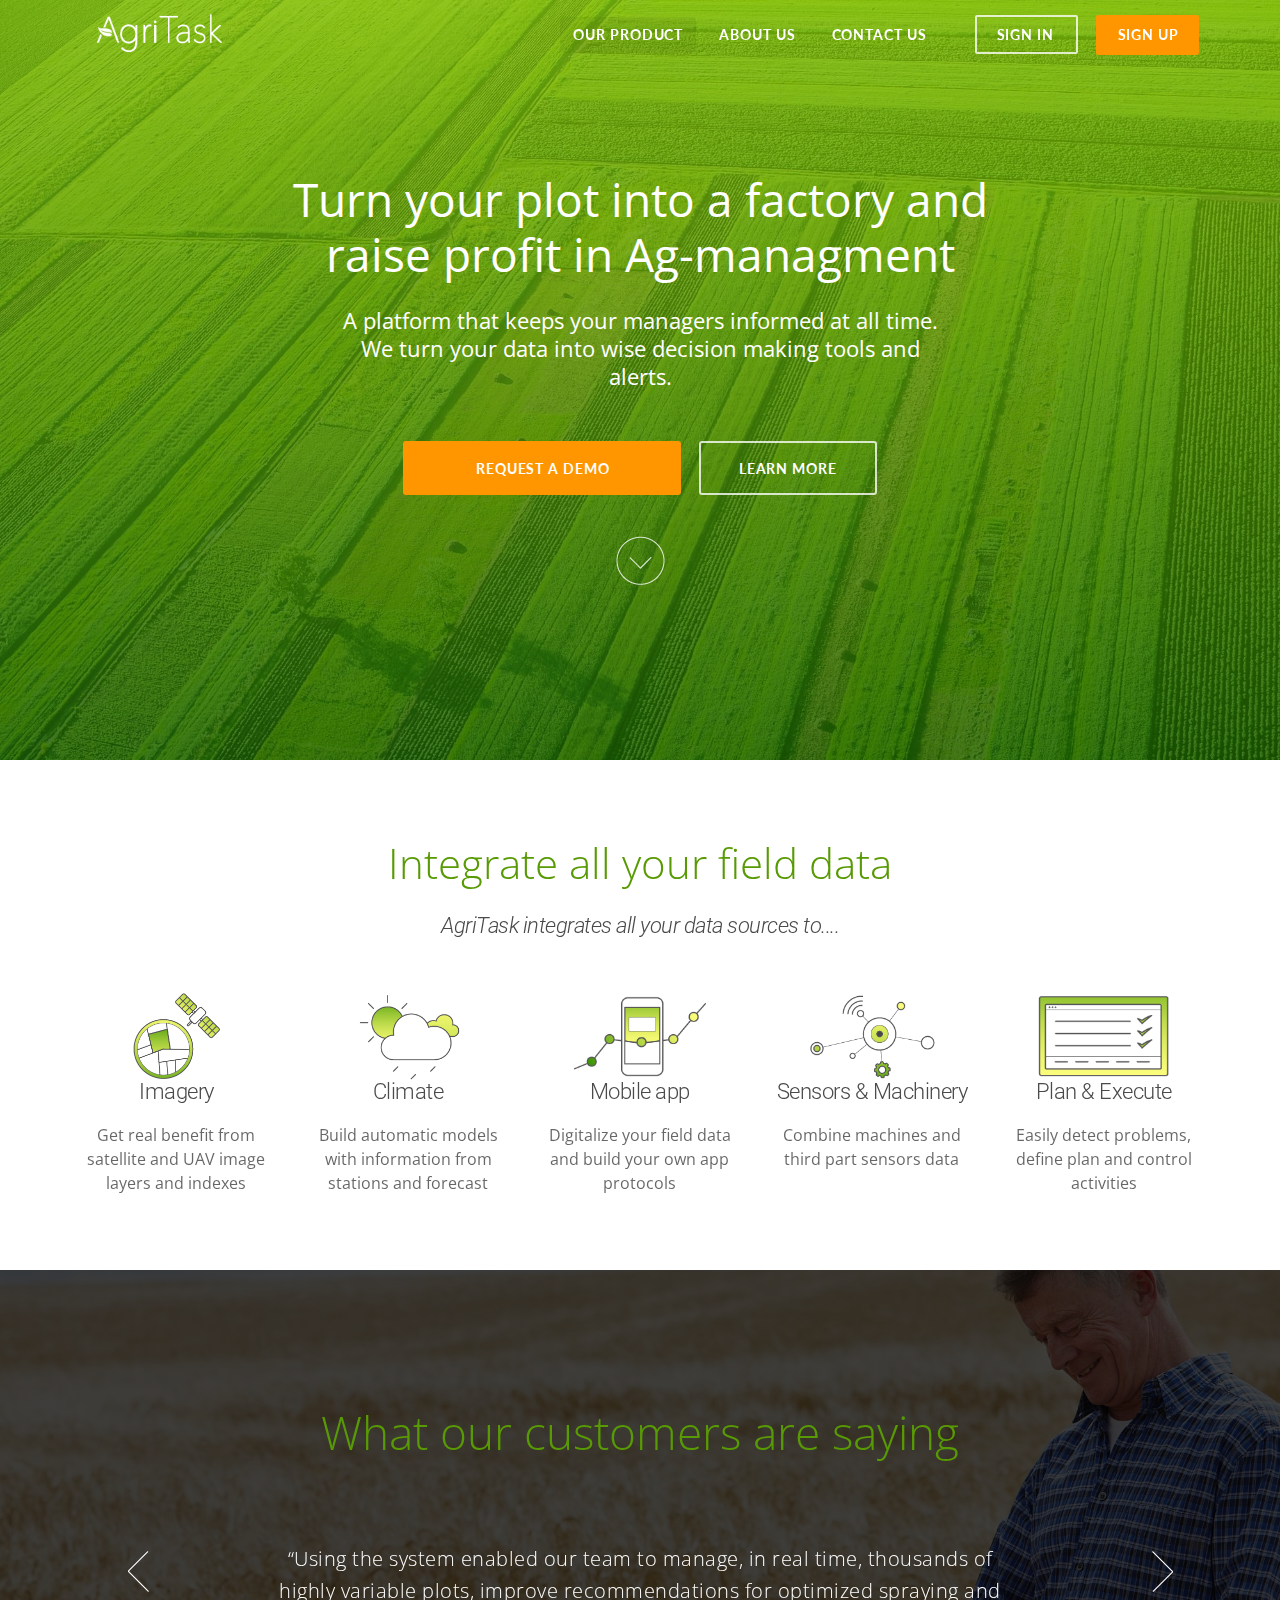
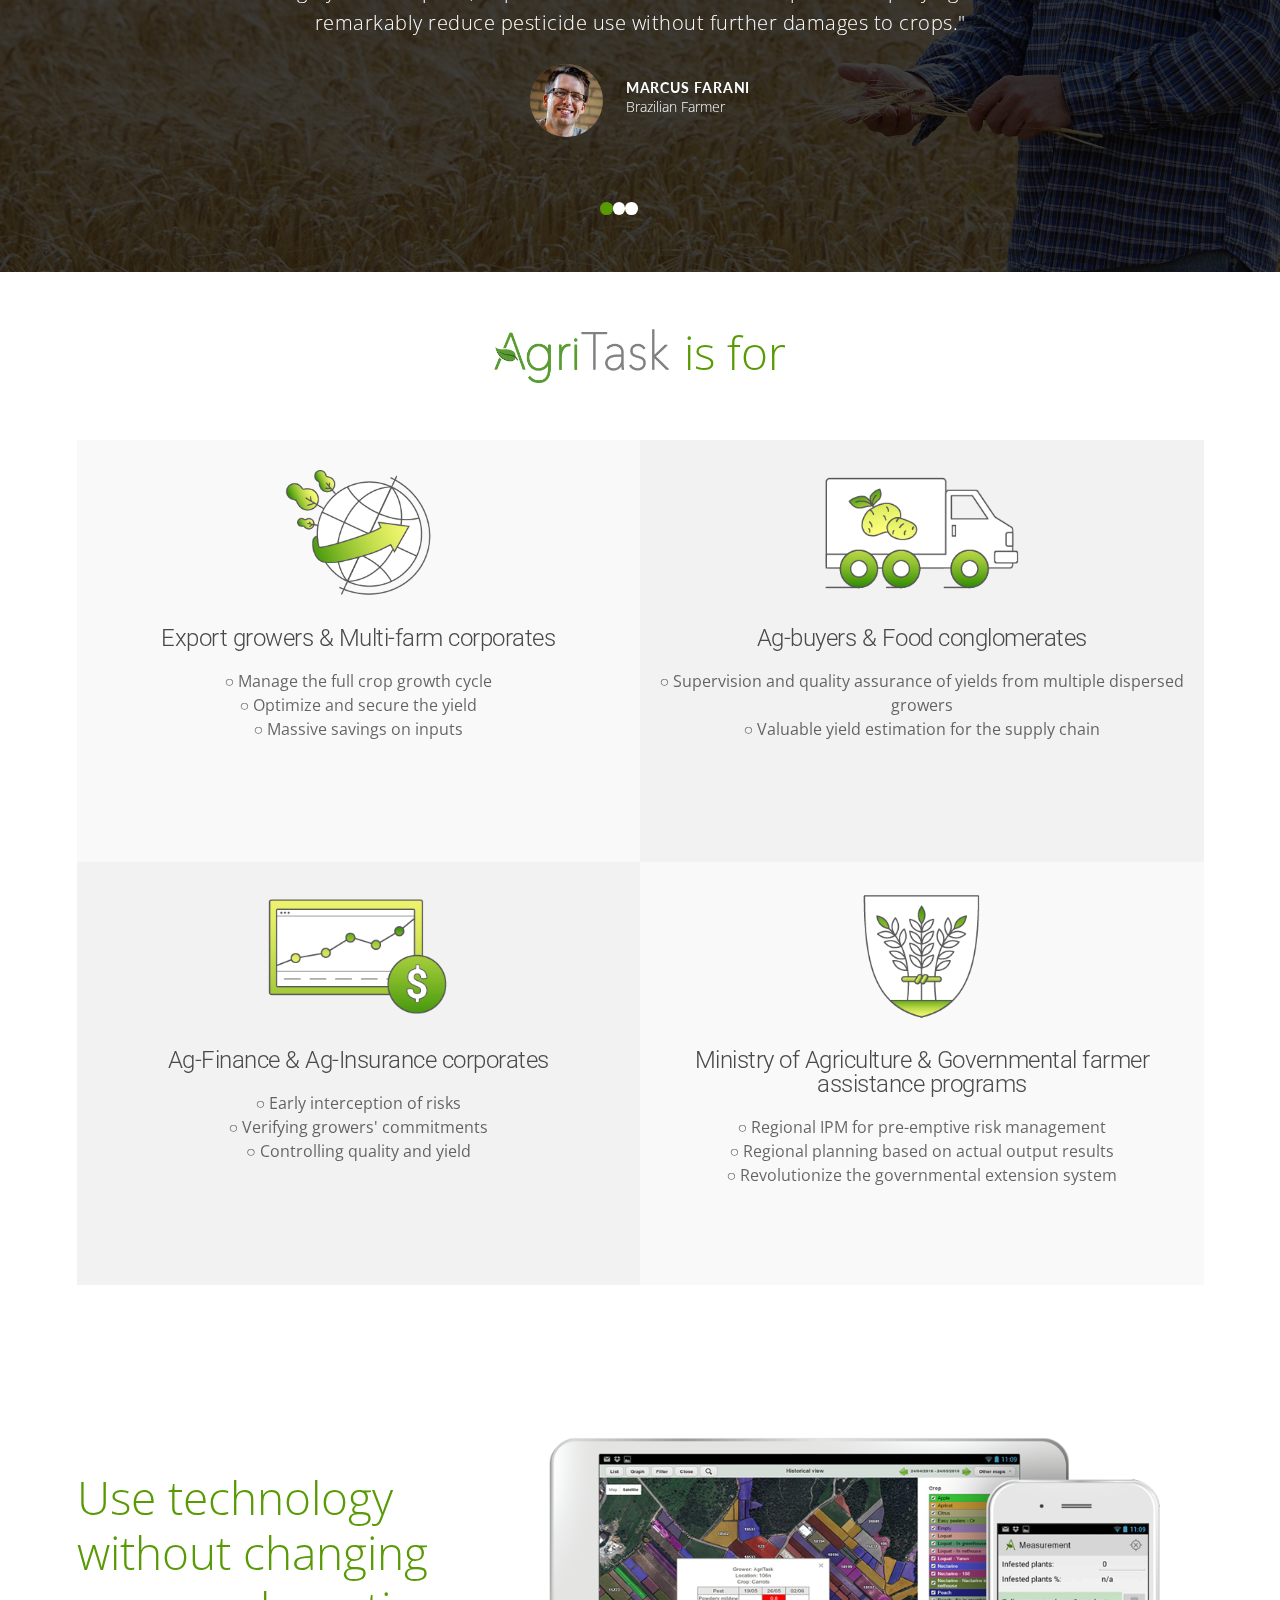
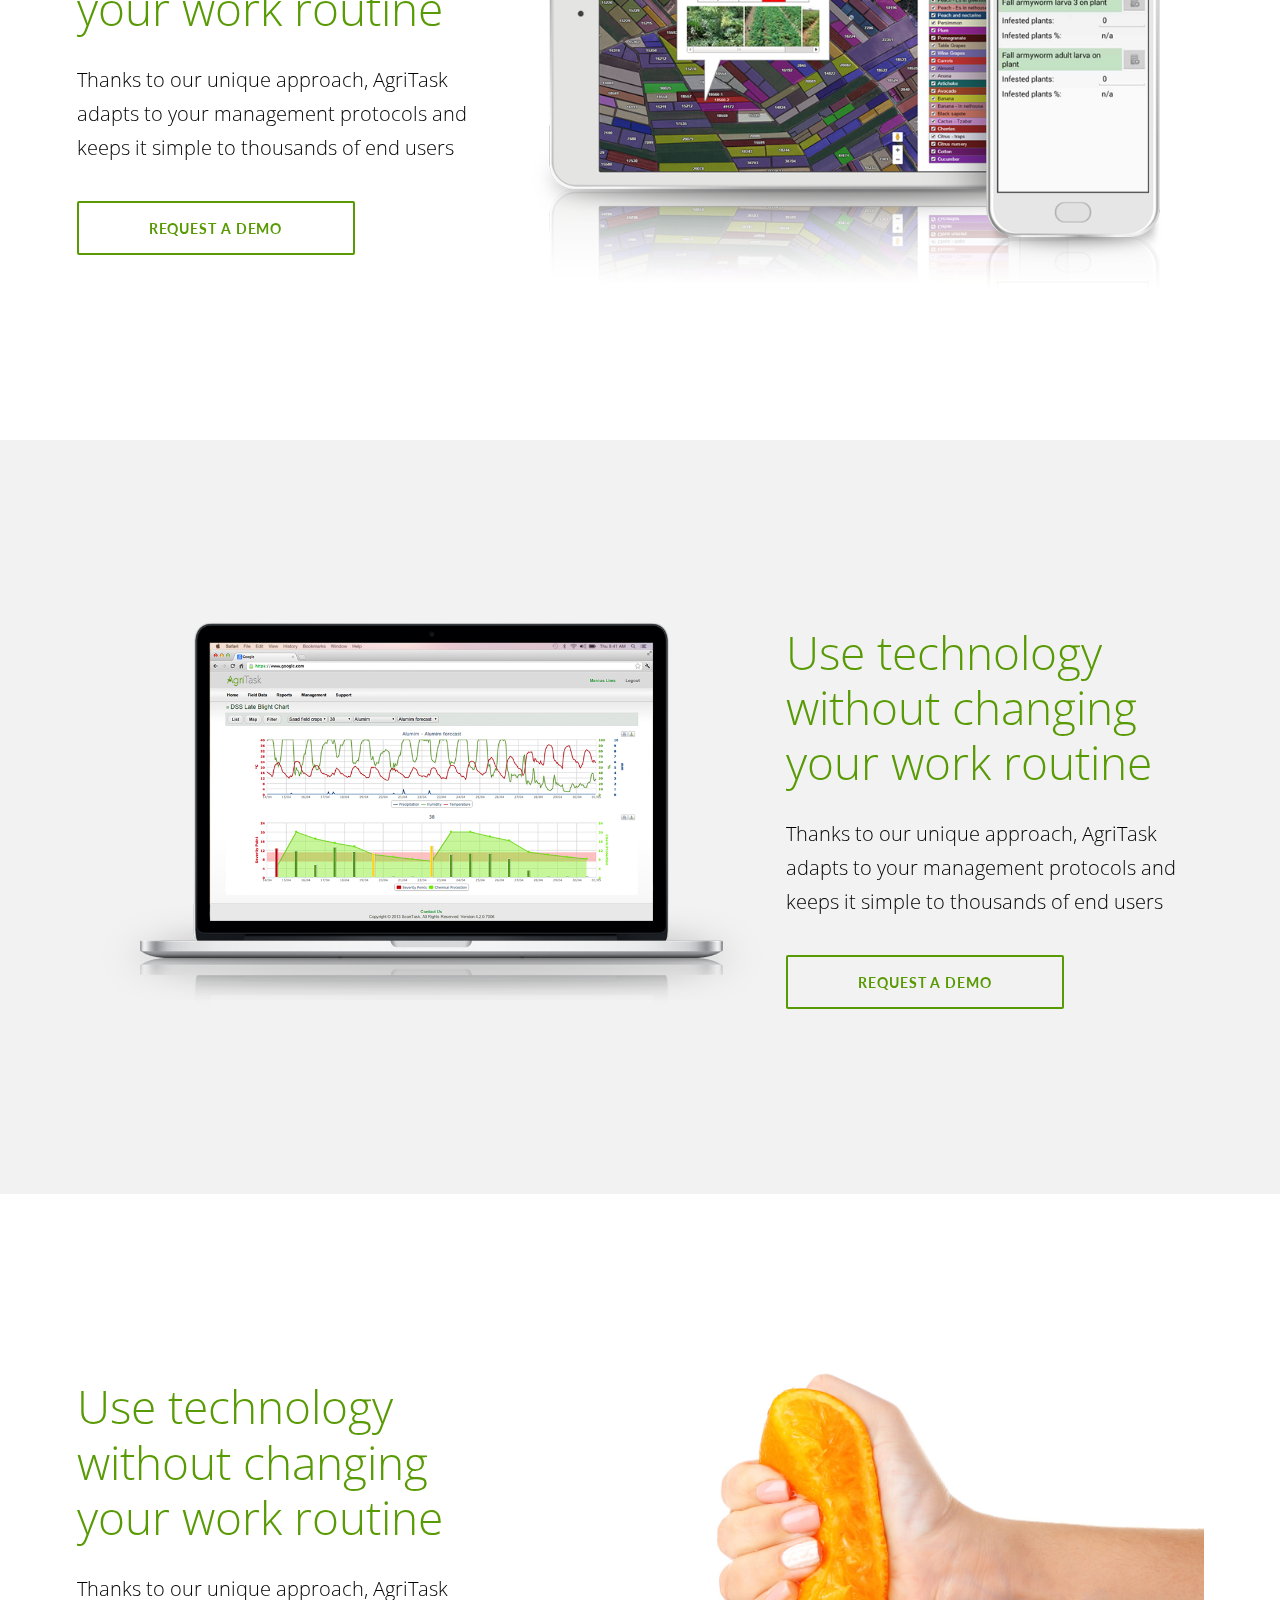
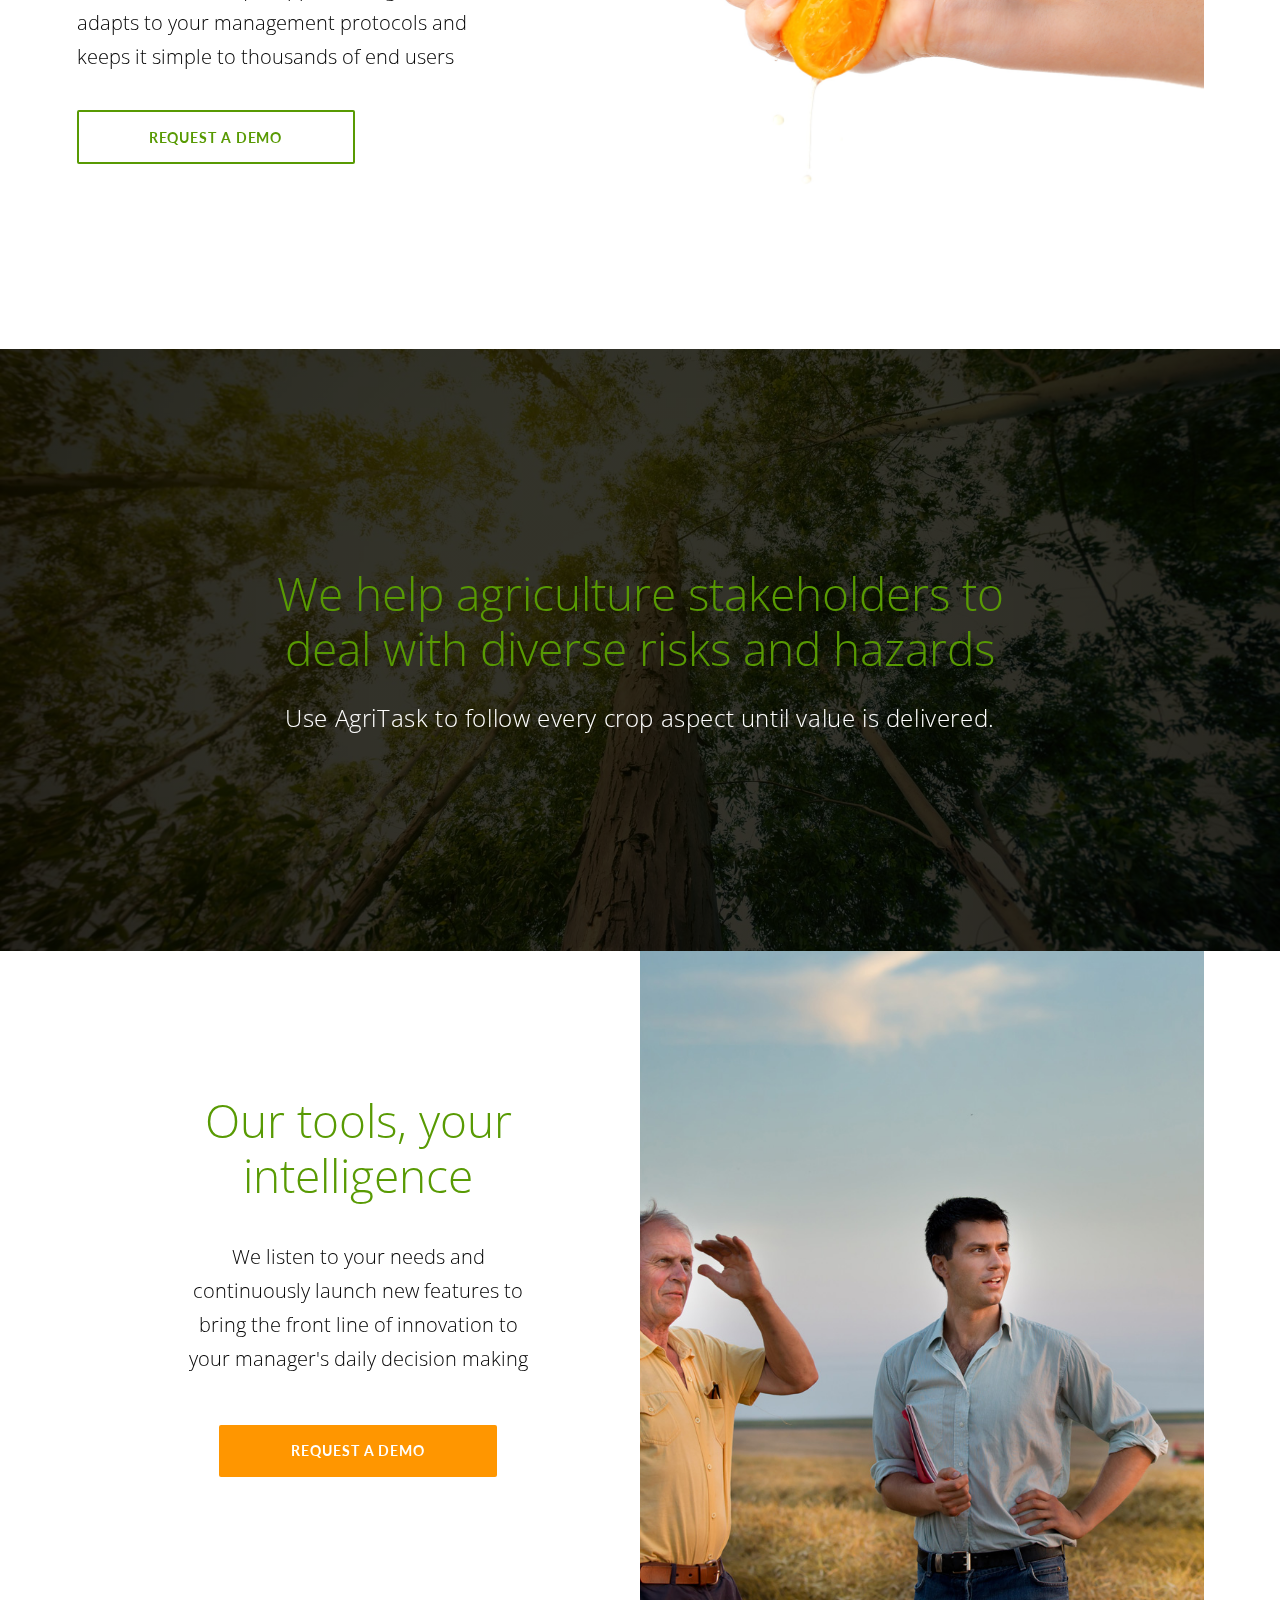
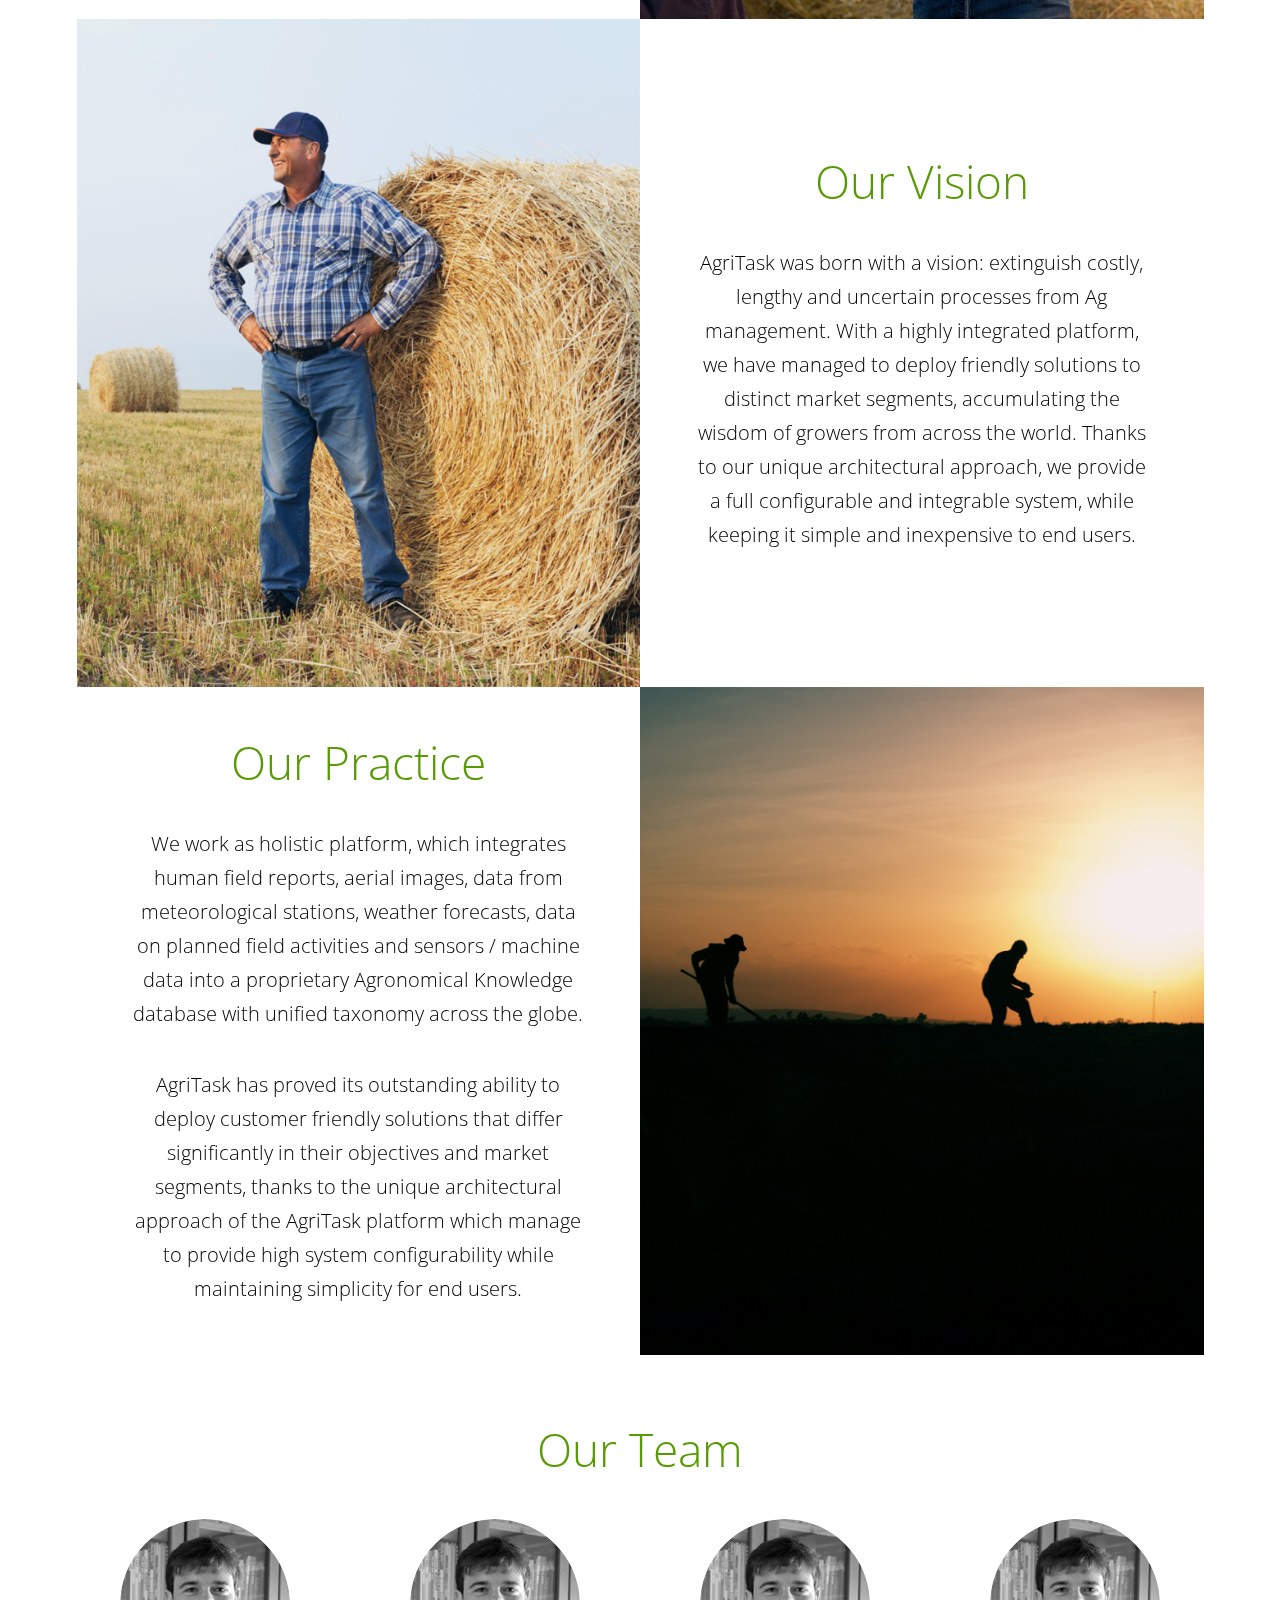
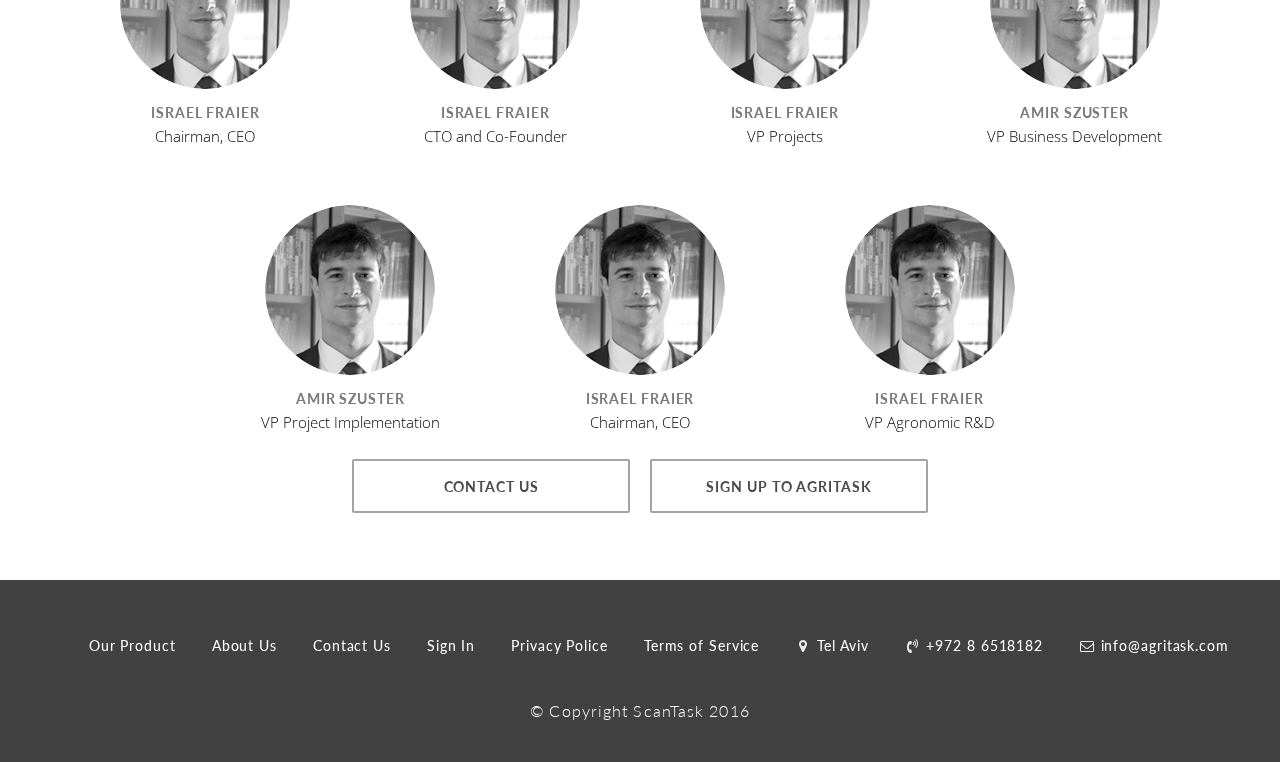
==== commit ee604b14: "user img" ====
--- a/agritask/index.html
+++ b/agritask/index.html
@@ -62,7 +62,7 @@
                     </a>
                   </div>
                   <div class="right menu">
-                    <a href="#" class="item see-below">Our product</a>
+                    <a href="#" class="item see-below active">Our product</a>
                     <a href="#" class="item">About us </a>
                     <a href="#" class="item">Contact us </a>
                     <div class="right menu sign-buttons">
@@ -483,33 +483,33 @@
         Our Team
       </h2>
       <div class="ui four column centered doubling grid">
-          <div class="column">
-            <div class="single-team-user-wrap">
-              <img src="images/about pictures/Amir_hover.png" alt="">
-              <div class="team-user-text">
-                <h5>Israel Fraier</h5>
-                <p>Chairman, CEO</p>
-              </div>
+        <div class="column">
+          <div class="single-team-user-wrap">
+            <img src="images/about pictures/Amir_hover.png" alt="">
+            <div class="team-user-text">
+              <h5>Israel Fraier</h5>
+              <p>Chairman, CEO</p>
             </div>
           </div>
-          <div class="column">
-            <div class="single-team-user-wrap">
-              <img src="images/about pictures/Amir_hover.png" alt="">
-              <div class="team-user-text">
-                <h5>Israel Fraier</h5>
-                <p>CTO and Co-Founder</p>
-              </div>
+        </div>
+        <div class="column">
+          <div class="single-team-user-wrap">
+            <img src="images/about pictures/Amir_hover.png" alt="">
+            <div class="team-user-text">
+              <h5>Israel Fraier</h5>
+              <p>CTO and Co-Founder</p>
             </div>
           </div>
-          <div class="column">
-            <div class="single-team-user-wrap">
-              <img src="images/about pictures/Amir_hover.png" alt="">
-              <div class="team-user-text">
-                <h5>Israel Fraier</h5>
-                <p>VP Projects</p>
-              </div>
+        </div>
+        <div class="column">
+          <div class="single-team-user-wrap">
+            <img src="images/about pictures/Amir_hover.png" alt="">
+            <div class="team-user-text">
+              <h5>Israel Fraier</h5>
+              <p>VP Projects</p>
             </div>
           </div>
+        </div>
         <div class="column">
           <div class="single-team-user-wrap">
             <img src="images/about pictures/Amir_hover.png" alt="">
--- a/agritask/stylesheets/screen.css
+++ b/agritask/stylesheets/screen.css
@@ -1777,13 +1777,14 @@
 /* line 1485, ../sass/screen.scss */
 .main-menu-scroll a.item:not(.sign) {
   color: #7a7a7a !important;
-}
-/* line 1487, ../sass/screen.scss */
+  border-bottom: 3px solid transparent;
+}
+/* line 1489, ../sass/screen.scss */
 .main-menu-scroll a.item:not(.sign):hover:not(.sign) {
   background-color: #fff;
   color: #589a03 !important;
 }
-/* line 1491, ../sass/screen.scss */
+/* line 1493, ../sass/screen.scss */
 .main-menu-scroll a.item:not(.sign).active:not(.sign) {
   background-color: #fff !important;
   color: #589a03 !important;
@@ -1792,23 +1793,42 @@
   padding-top: 26px;
   padding-bottom: 26px;
 }
-/* line 1501, ../sass/screen.scss */
+/* line 1502, ../sass/screen.scss */
+.main-menu-scroll a.item:not(.sign) {
+  background-color: #fff !important;
+  color: #589a03 !important;
+  border-bottom: 3px solid #589a03;
+  border-radius: 0;
+  padding-top: 26px;
+  padding-bottom: 26px;
+  border-bottom: 3px solid transparent;
+}
+/* line 1510, ../sass/screen.scss */
+.main-menu-scroll a.item:not(.sign):hover {
+  border-bottom: 3px solid #589a03 !important;
+  background-color: #fff !important;
+  color: #589a03 !important;
+  border-radius: 0;
+  padding-top: 26px;
+  padding-bottom: 26px;
+}
+/* line 1520, ../sass/screen.scss */
 .main-menu-scroll .logo img {
   display: none;
 }
-/* line 1503, ../sass/screen.scss */
+/* line 1522, ../sass/screen.scss */
 .main-menu-scroll .logo img.scroll-logo {
   display: block;
 }
 
 @media screen and (max-width: 991px) {
-  /* line 1513, ../sass/screen.scss */
+  /* line 1532, ../sass/screen.scss */
   .mobile-menu {
     padding-top: 60px !important;
     padding-left: 30px !important;
     padding-right: 30px !important;
   }
-  /* line 1517, ../sass/screen.scss */
+  /* line 1536, ../sass/screen.scss */
   .mobile-menu a.item {
     padding: 22px 20px !important;
     text-transform: uppercase !important;
@@ -1820,19 +1840,26 @@
     letter-spacing: 1.1px !important;
     color: #7a7a7a !important;
   }
-  /* line 1527, ../sass/screen.scss */
+  /* line 1546, ../sass/screen.scss */
   .mobile-menu a.item.active, .mobile-menu a.item:hover {
     background: transparent !important;
   }
-  /* line 1531, ../sass/screen.scss */
+  /* line 1550, ../sass/screen.scss */
   .mobile-menu a.item:last-child:before {
     height: 0 !important;
     width: 0 !important;
   }
 }
 @media only screen and (min-width: 992px) and (max-width: 639px) {
-  /* line 1547, ../sass/screen.scss */
+  /* line 1566, ../sass/screen.scss */
   body main section.our-team div.ui.grid .column {
     width: 50% !important;
   }
 }
+
+@media screen and (max-width: 480px) {
+  /* line 1594, ../sass/screen.scss */
+  body main section.our-team div.ui.container .ui.grid.column div.column {
+    width: 100% !important;
+  }
+}
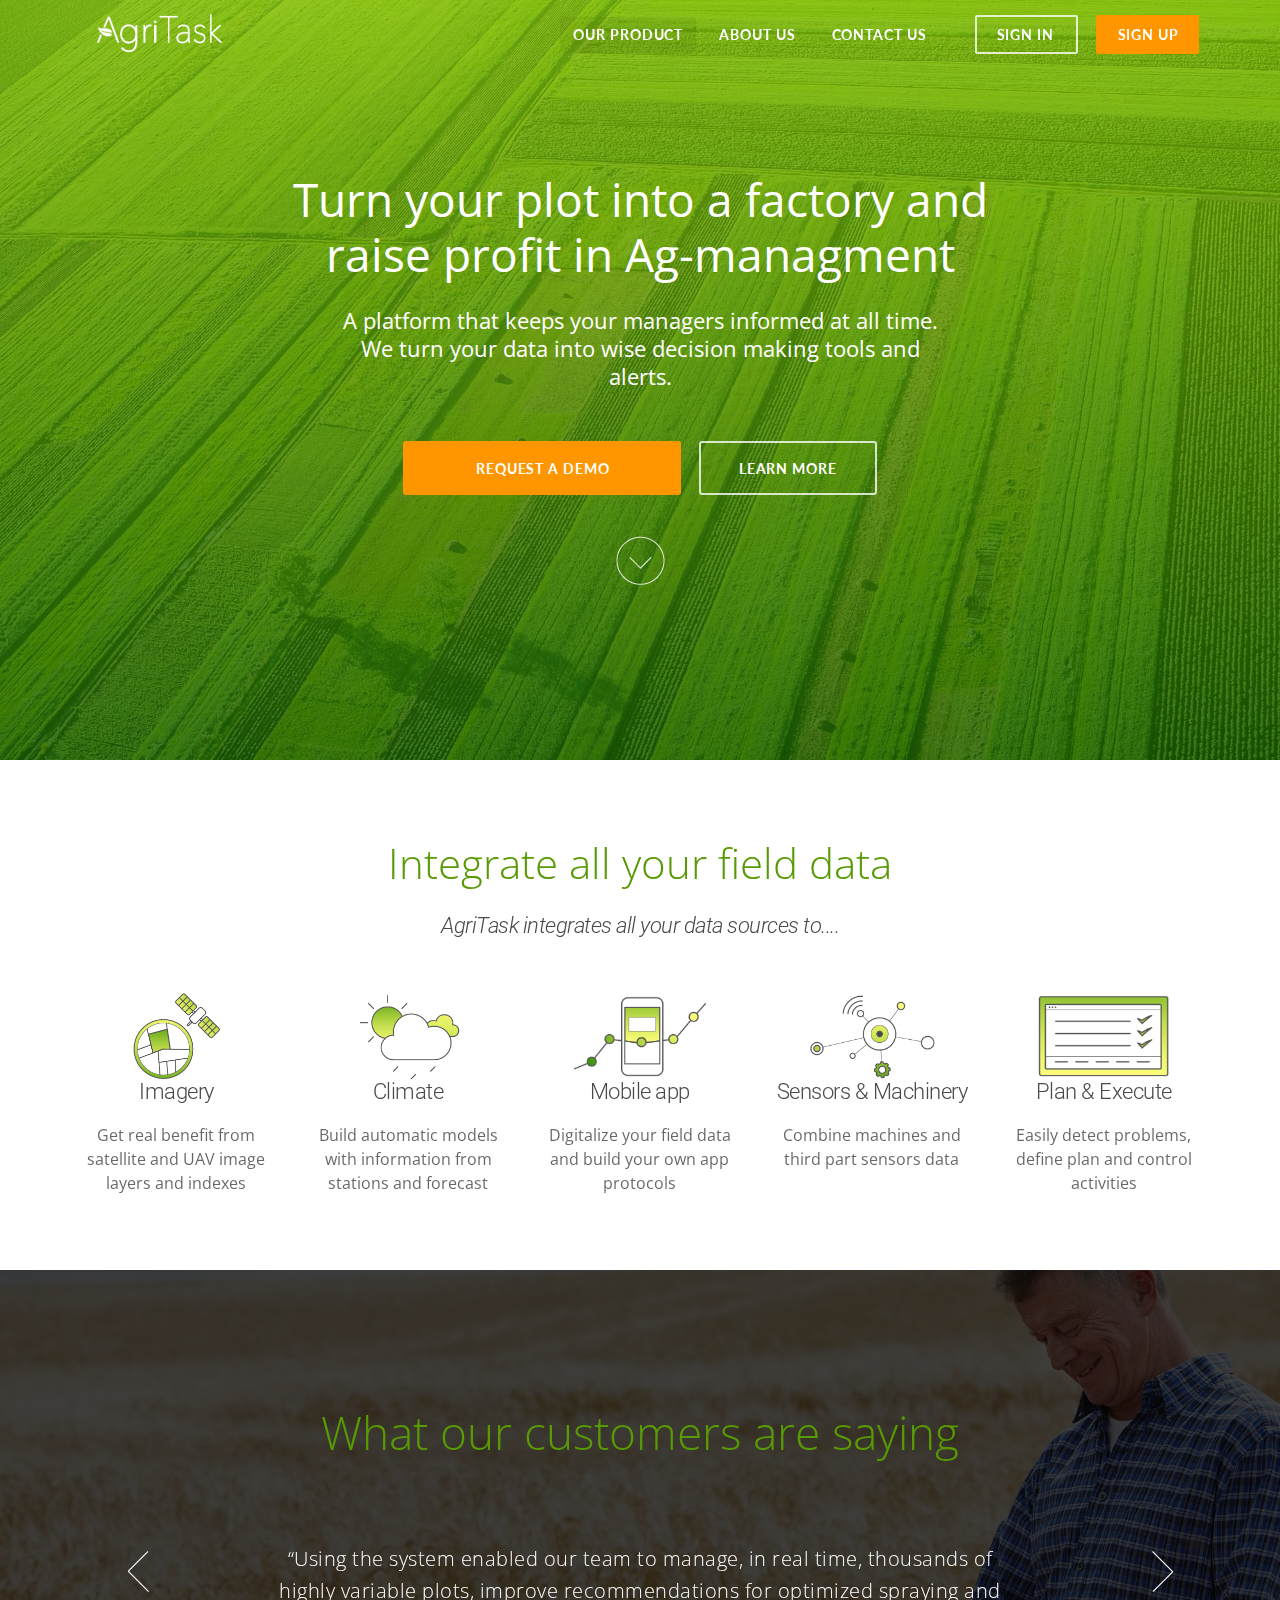
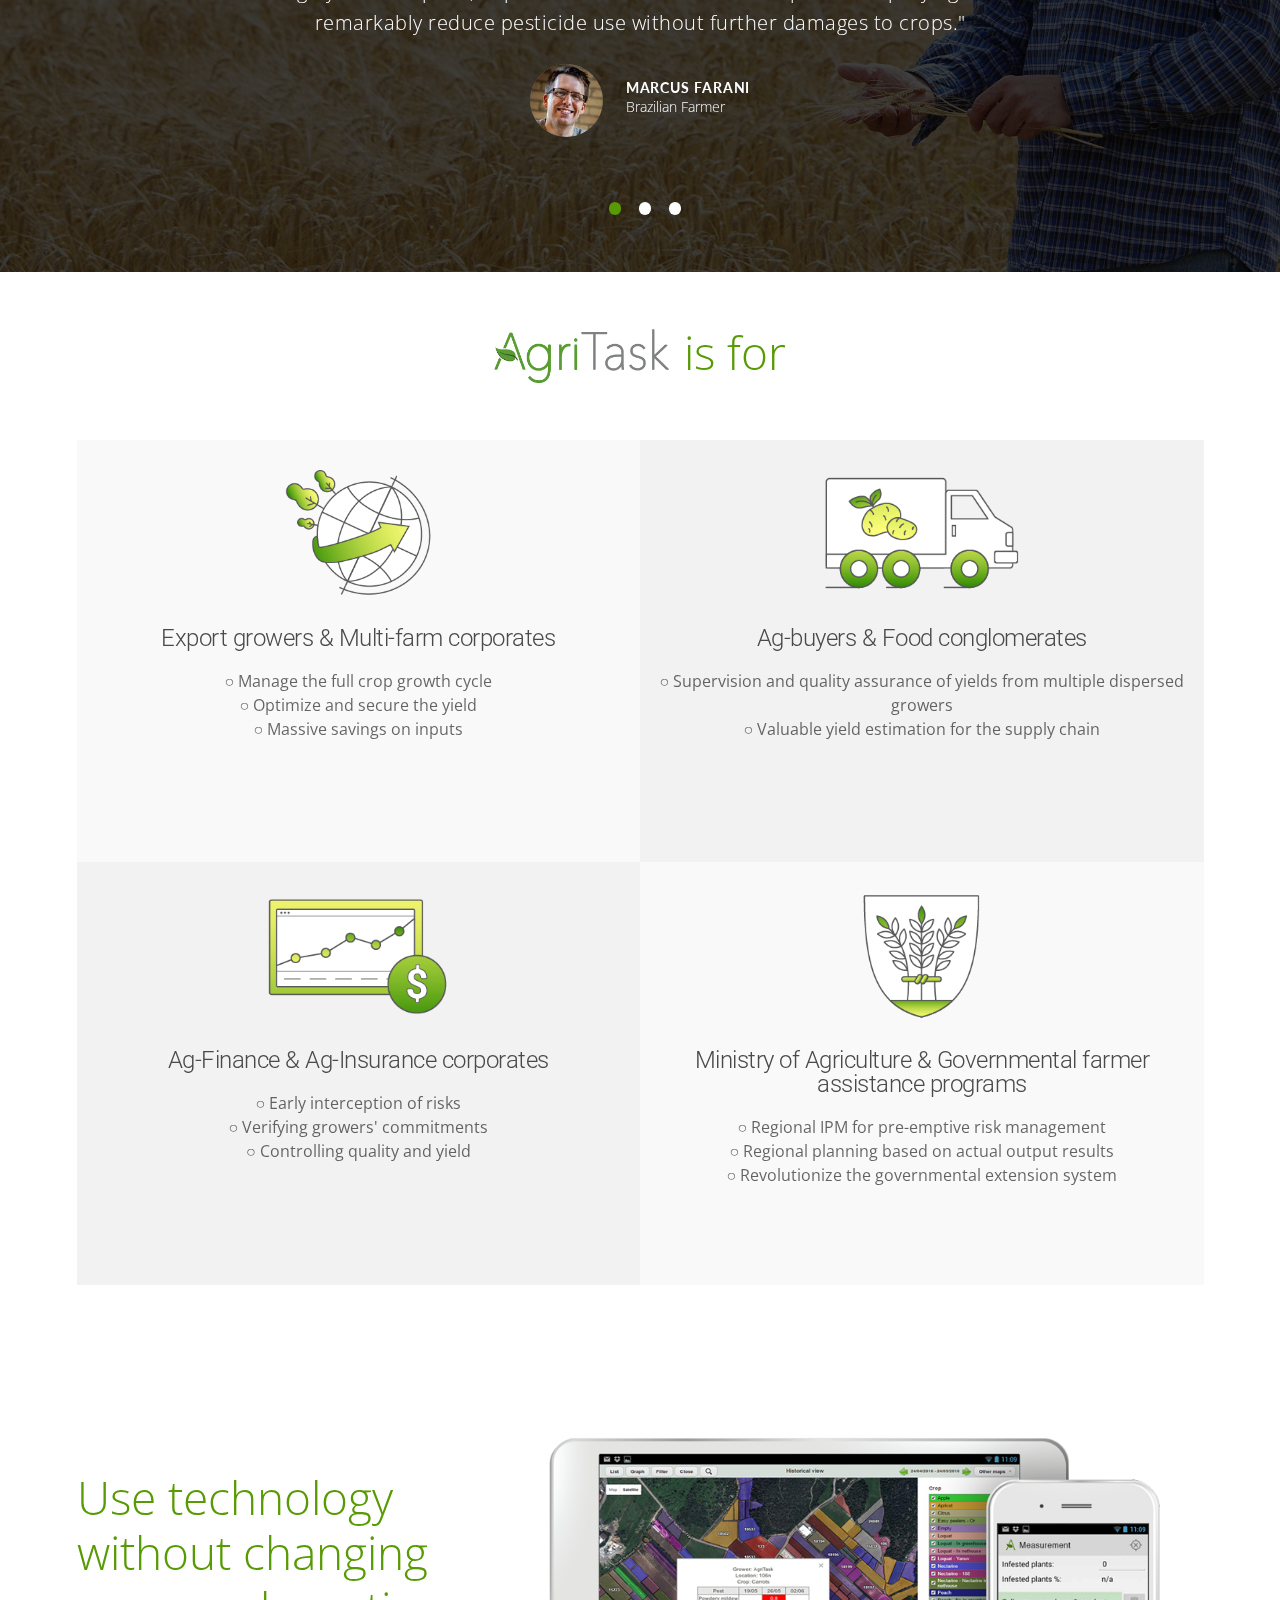
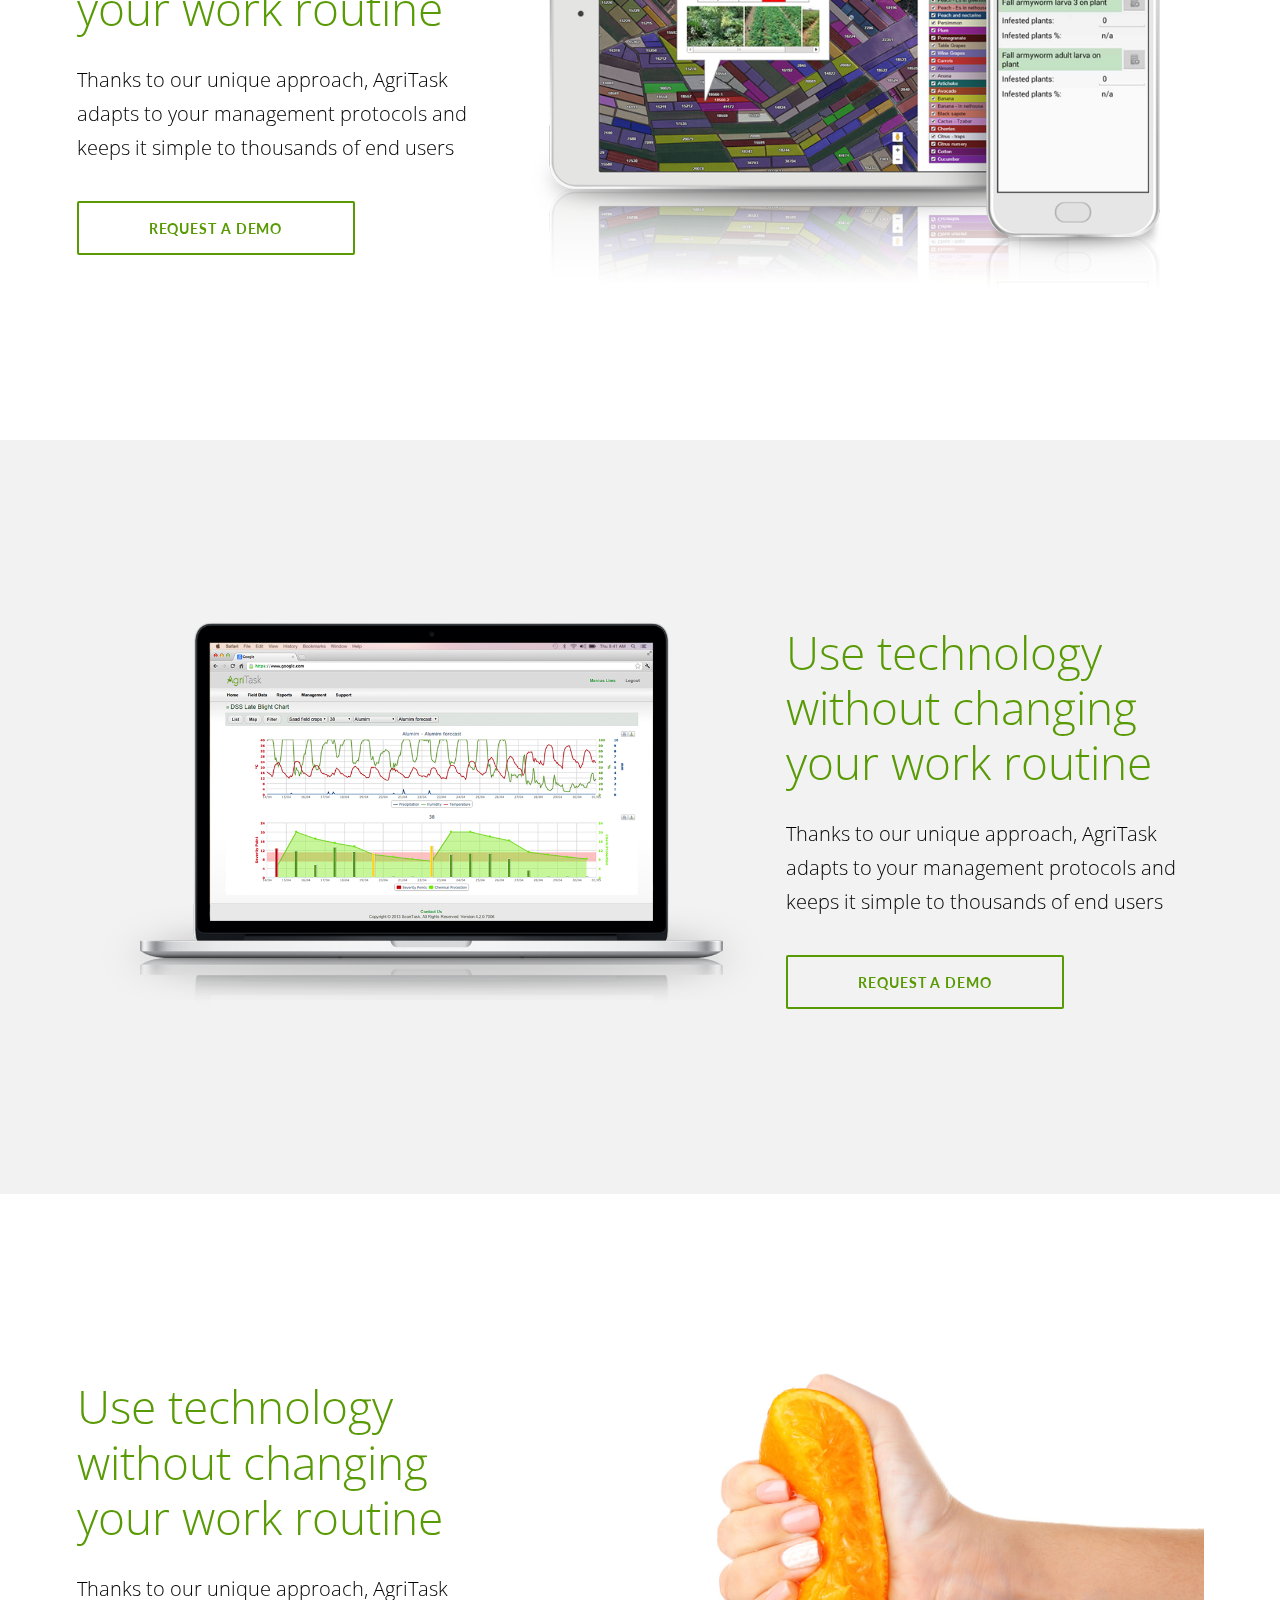
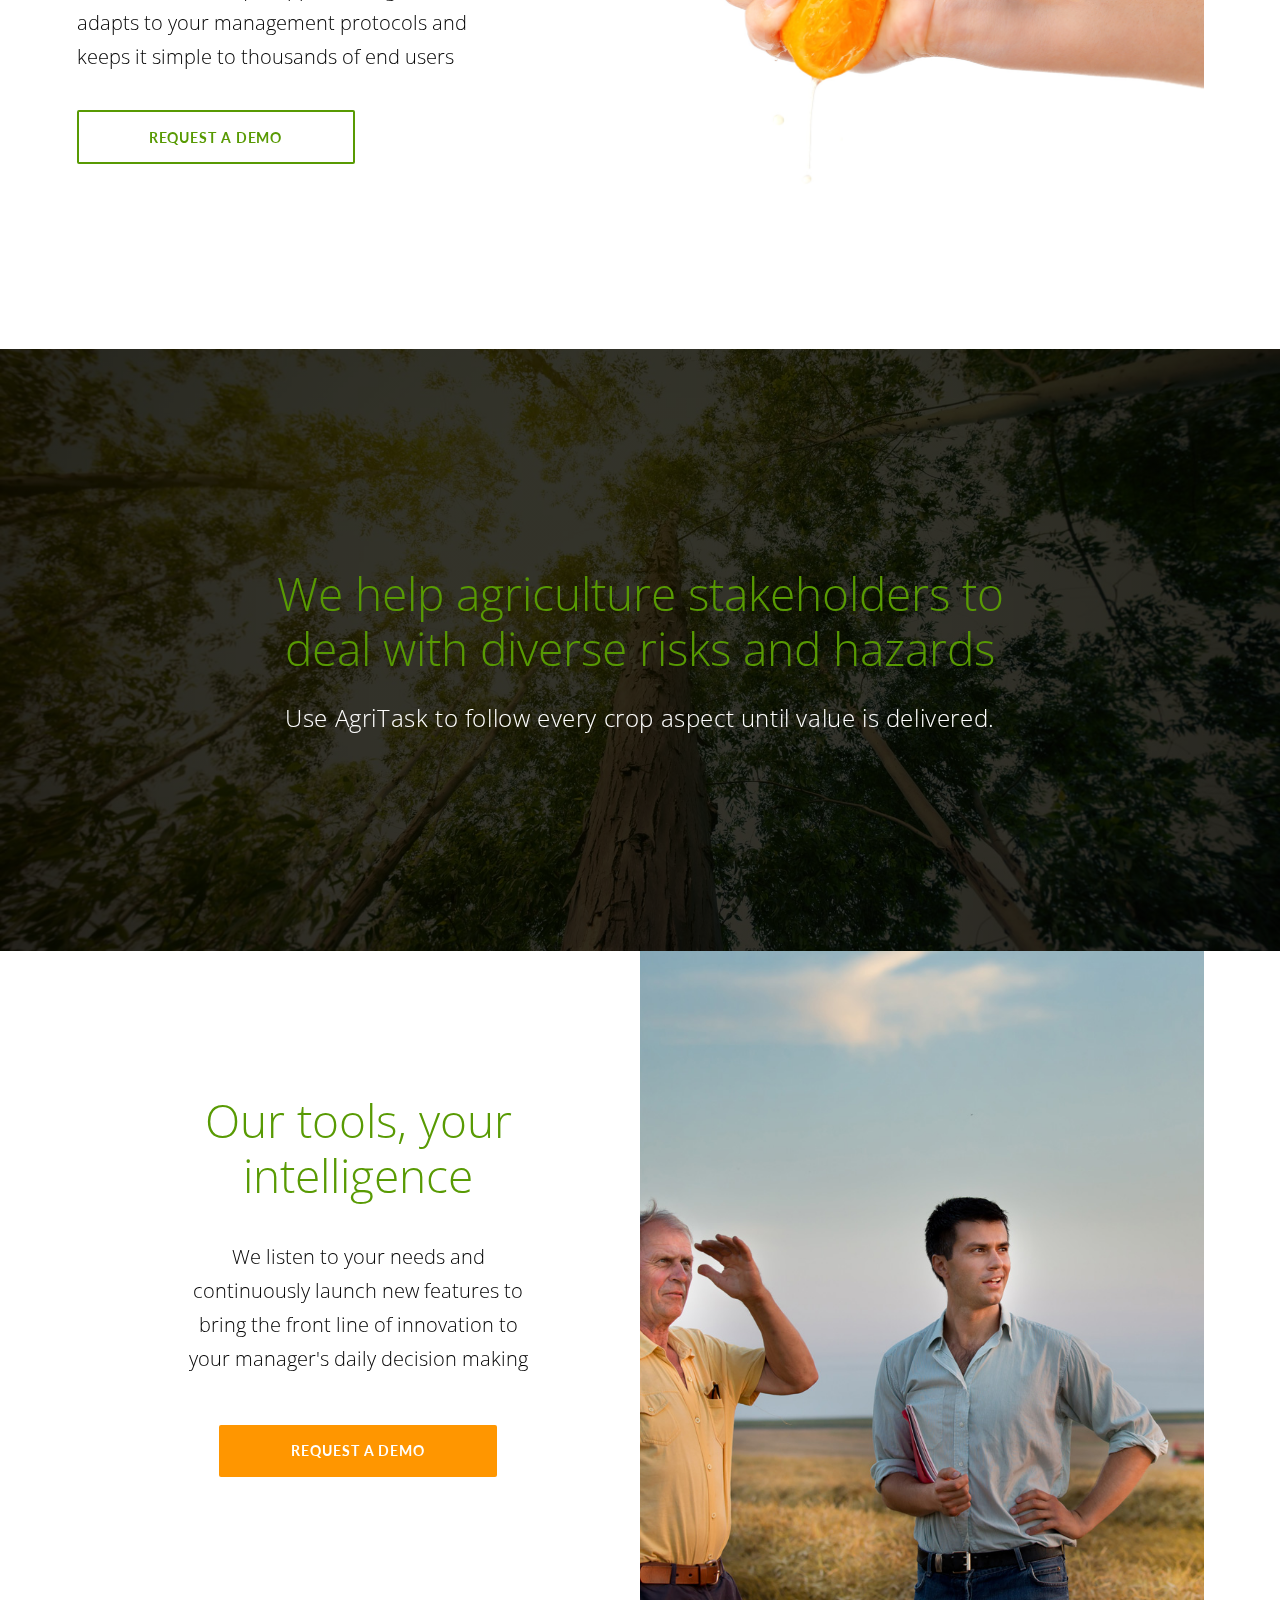
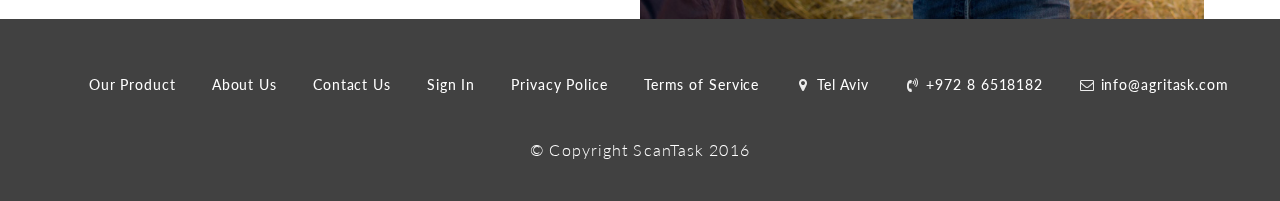
==== commit ea3a4d29: "fixes from latest" ====
--- a/agritask/index.html
+++ b/agritask/index.html
@@ -31,13 +31,20 @@
 
 
         <!-- main-wrapper start-->
-
+        <header class="mobile-only">
+          <a href="javascript:void(0)" class="mobile-btn">
+            <i class="sidebar icon"></i>
+          </a>
+          <a href="index.html" class="mobile-logo">
+            <img src="images/Logo.png">
+          </a>
+        </header>
         <div class="pushable start-page">
 
           <!-- mobile menu start -->
           <div class="ui left vertical menu right sidebar hidden mobile-menu">
             <a href="#" class="item active">Our product</a>
-            <a href="#" class="item">About us </a>
+            <a href="about-us.html" class="item">About us </a>
             <a href="#" class="item">Contact us </a>
           </div>
           <!-- mobile menu end -->
@@ -46,13 +53,7 @@
             <div class="loader"></div>
 
             <!-- desktop-header-start -->
-            <header>
-              <a href="javascript:void(0)" class="mobile-btn">
-                <i class="sidebar icon"></i>
-              </a>
-              <a href="#" class="mobile-logo">
-                <img src="images/Logo.png">
-              </a>
+            <header class="desktop-only">
               <div class="ui top secondary menu desktop-menu main-menu">
                 <div class="ui container">
                   <div class="item logo">
@@ -63,7 +64,7 @@
                   </div>
                   <div class="right menu">
                     <a href="#" class="item see-below active">Our product</a>
-                    <a href="#" class="item">About us </a>
+                    <a href="about-us.html" class="item">About us </a>
                     <a href="#" class="item">Contact us </a>
                     <div class="right menu sign-buttons">
                       <a href="#" class="item sign">Sign in </a>
@@ -443,165 +444,53 @@
            </div>
          </div>
        </section>
-       <section class="teaser-with-text-wrap left-img about-us">
-        <div class="ui container">
-          <div class="teaser-text-flex-wrap">
-           <div class="teaser-text-block">
-             <h2>
-               Our Vision
-             </h2>
-             <p>
-              AgriTask was born with a vision: extinguish costly, lengthy and uncertain processes from Ag management. With a highly integrated platform, we have managed to deploy friendly solutions to distinct market segments, accumulating the wisdom of growers from across the world. Thanks to our unique architectural approach, we provide a full configurable and integrable system, while keeping it simple and inexpensive to end users.
-            </p>
-          </div>
-          <div class="teaser-img-block" style="background-image: linear-gradient(180deg, rgba(0, 0, 0, 0), rgba(0, 0, 0, 0)), url(images/farmer_about.jpg);"></div>
-        </div>
-      </div>
-    </section>
-    <section class="teaser-with-text-wrap about-us">
+     </main>
+     <!-- main-content-end -->
+
+     <!-- main-footer-start -->
+     <footer>
       <div class="ui container">
-
-        <div class="teaser-text-flex-wrap">
-         <div class="teaser-text-block">
-           <h2>
-             Our Practice
-           </h2>
-           <p>
-            We work as holistic platform, which integrates human field reports, aerial images, data from meteorological stations, weather forecasts, data on planned field activities and sensors / machine data into a proprietary Agronomical Knowledge database with unified taxonomy across the globe. 
-          </p>
-          <p>
-            AgriTask has proved its outstanding ability to deploy customer friendly solutions that differ significantly in their objectives and market segments, thanks to the unique architectural approach of the AgriTask platform which manage to provide high system configurability while maintaining simplicity for end users.
-          </p>
-        </div>
-        <div class="teaser-img-block" style="background-image: linear-gradient(180deg, rgba(0, 0, 0, 0), rgba(0, 0, 0, 0)), url(images/workers_about.jpg);"></div>
-      </div>
-    </div>
-  </section>
-  <section class="our-team">
-    <div class="ui container">
-      <h2>
-        Our Team
-      </h2>
-      <div class="ui four column centered doubling grid">
-        <div class="column">
-          <div class="single-team-user-wrap">
-            <img src="images/about pictures/Amir_hover.png" alt="">
-            <div class="team-user-text">
-              <h5>Israel Fraier</h5>
-              <p>Chairman, CEO</p>
-            </div>
+        <div class="ui secondary menu sitemap-menu">
+          <a href="#" class="item">
+            Our Product
+          </a>
+          <a href="#" class="item">
+            About Us
+          </a>
+          <a href="#" class="item">
+            Contact Us
+          </a>
+          <a href="#" class="item">
+            Sign In
+          </a>
+          <a href="#" class="item">
+            Privacy Police
+          </a>
+          <a href="#" class="item">
+            Terms of Service
+          </a>
+          <div class="right menu">
+            <a href="#" class="ui item">
+              <i class="marker icon"></i>
+              Tel Aviv
+            </a>
+            <a href="#" class="ui item">
+              <i class="volume control phone icon"></i>
+              +972 8 6518182
+            </a>
+            <a href="#" class="ui item">
+              <i class="mail outline icon"></i>
+              info@agritask.com
+            </a>
           </div>
         </div>
-        <div class="column">
-          <div class="single-team-user-wrap">
-            <img src="images/about pictures/Amir_hover.png" alt="">
-            <div class="team-user-text">
-              <h5>Israel Fraier</h5>
-              <p>CTO and Co-Founder</p>
-            </div>
-          </div>
-        </div>
-        <div class="column">
-          <div class="single-team-user-wrap">
-            <img src="images/about pictures/Amir_hover.png" alt="">
-            <div class="team-user-text">
-              <h5>Israel Fraier</h5>
-              <p>VP Projects</p>
-            </div>
-          </div>
-        </div>
-        <div class="column">
-          <div class="single-team-user-wrap">
-            <img src="images/about pictures/Amir_hover.png" alt="">
-            <div class="team-user-text">
-              <h5>Amir Szuster</h5>
-              <p>VP Business Development</p>
-            </div>
-          </div>
-        </div>
-        <div class="column">
-          <div class="single-team-user-wrap">
-            <img src="images/about pictures/Amir_hover.png" alt="">
-            <div class="team-user-text">
-              <h5>Amir Szuster</h5>
-              <p>VP Project Implementation</p>
-            </div>
-          </div>
-        </div>
-        <div class="column">
-          <div class="single-team-user-wrap">
-            <img src="images/about pictures/Amir_hover.png" alt="">
-            <div class="team-user-text">
-              <h5>Israel Fraier</h5>
-              <p>Chairman, CEO</p>
-            </div>
-          </div>
-        </div>
-        <div class="column">
-          <div class="single-team-user-wrap">
-            <img src="images/about pictures/Amir_hover.png" alt="">
-            <div class="team-user-text">
-              <h5>Israel Fraier</h5>
-              <p>VP Agronomic R&amp;D</p>
-            </div>
-          </div>
-        </div>
+        <p class="copyright">
+          © Copyright ScanTask 2016
+        </p>
       </div>
-      <div class="wrapper-sinup-btns">
-        <div class="signup-btns">
-          <a href="#">Contact US</a>
-          <a href="#">SIGN UP to agritask</a>
-        </div>
-      </div>
-    </div>
-  </section>
-</main>
-<!-- main-content-end -->
-
-<!-- main-footer-start -->
-<footer>
-  <div class="ui container">
-    <div class="ui secondary menu sitemap-menu">
-      <a href="#" class="item">
-        Our Product
-      </a>
-      <a href="#" class="item">
-        About Us
-      </a>
-      <a href="#" class="item">
-        Contact Us
-      </a>
-      <a href="#" class="item">
-        Sign In
-      </a>
-      <a href="#" class="item">
-        Privacy Police
-      </a>
-      <a href="#" class="item">
-        Terms of Service
-      </a>
-      <div class="right menu">
-        <a href="#" class="ui item">
-          <i class="marker icon"></i>
-          Tel Aviv
-        </a>
-        <a href="#" class="ui item">
-          <i class="volume control phone icon"></i>
-          +972 8 6518182
-        </a>
-        <a href="#" class="ui item">
-          <i class="mail outline icon"></i>
-          info@agritask.com
-        </a>
-      </div>
-    </div>
-    <p class="copyright">
-      © Copyright ScanTask 2016
-    </p>
+    </footer>
+    <!-- main-footer-end -->
   </div>
-</footer>
-<!-- main-footer-end -->
-</div>
 </div>
 
 <!-- main-wrapper end -->
--- a/agritask/stylesheets/screen.css
+++ b/agritask/stylesheets/screen.css
@@ -137,26 +137,58 @@
     height: calc(100vh - 140px);
   }
 }
-/* line 88, ../sass/screen.scss */
+@media (min-height: 1100px) {
+  /* line 80, ../sass/screen.scss */
+  .hero-background {
+    min-height: calc(100vh - 140px);
+    height: calc(100vh - 140px);
+  }
+}
+@media (max-height: 640px) {
+  /* line 80, ../sass/screen.scss */
+  .hero-background {
+    min-height: 636px;
+    height: 636px;
+  }
+}
+/* line 96, ../sass/screen.scss */
 .hero-background .hero-text-wrap {
   min-height: 634px;
   display: -ms-flexbox;
+  display: -webkit-flex;
   display: flex;
   -ms-flex-align: center;
+  -webkit-align-items: center;
   align-items: center;
   -ms-flex-pack: center;
+  -webkit-justify-content: center;
   justify-content: center;
   -ms-flex-direction: column;
+  -webkit-flex-direction: column;
   flex-direction: column;
 }
 @media (min-width: 1200px) {
-  /* line 88, ../sass/screen.scss */
+  /* line 96, ../sass/screen.scss */
   .hero-background .hero-text-wrap {
     min-height: calc(100vh - 140px);
     height: calc(100vh - 140px);
   }
 }
-/* line 102, ../sass/screen.scss */
+@media (min-height: 1100px) {
+  /* line 96, ../sass/screen.scss */
+  .hero-background .hero-text-wrap {
+    min-height: calc(100vh - 140px);
+    height: calc(100vh - 140px);
+  }
+}
+@media (max-height: 640px) {
+  /* line 96, ../sass/screen.scss */
+  .hero-background .hero-text-wrap {
+    min-height: 636px;
+    height: 636px;
+  }
+}
+/* line 122, ../sass/screen.scss */
 .hero-background .hero-text-wrap h1 {
   font-family: "Open Sans", sans-serif;
   font-size: 46px;
@@ -169,15 +201,15 @@
   margin-bottom: 25px;
 }
 @media (min-width: 992px) {
-  /* line 102, ../sass/screen.scss */
+  /* line 122, ../sass/screen.scss */
   .hero-background .hero-text-wrap h1 {
     max-width: 723px;
   }
 }
 @media (max-width: 991px) {
-  /* line 102, ../sass/screen.scss */
+  /* line 122, ../sass/screen.scss */
   .hero-background .hero-text-wrap h1 {
-    max-width: 396px;
+    max-width: calc(100% - 50px);
     font-size: 36px;
     font-weight: normal;
     font-style: normal;
@@ -187,7 +219,13 @@
     color: #fff;
   }
 }
-/* line 126, ../sass/screen.scss */
+@media (max-width: 480px) {
+  /* line 122, ../sass/screen.scss */
+  .hero-background .hero-text-wrap h1 {
+    font-size: 24px;
+  }
+}
+/* line 149, ../sass/screen.scss */
 .hero-background .hero-text-wrap .sub-header {
   font-family: "Open Sans", sans-serif;
   font-size: 22px;
@@ -200,15 +238,15 @@
   margin-bottom: 50px;
 }
 @media (min-width: 992px) {
-  /* line 126, ../sass/screen.scss */
+  /* line 149, ../sass/screen.scss */
   .hero-background .hero-text-wrap .sub-header {
     max-width: 626px;
   }
 }
 @media (max-width: 991px) {
-  /* line 126, ../sass/screen.scss */
+  /* line 149, ../sass/screen.scss */
   .hero-background .hero-text-wrap .sub-header {
-    max-width: 307px;
+    max-width: calc(100% - 50px);
     font-family: "Open Sans", sans-serif;
     font-size: 20px;
     font-weight: normal;
@@ -219,9 +257,15 @@
     color: #fff;
   }
 }
-
-@media (min-width: 992px) {
-  /* line 159, ../sass/screen.scss */
+@media (max-width: 480px) {
+  /* line 149, ../sass/screen.scss */
+  .hero-background .hero-text-wrap .sub-header {
+    font-size: 16px;
+  }
+}
+
+@media (min-width: 992px) {
+  /* line 185, ../sass/screen.scss */
   .main-slider .owl-carousel .item {
     min-height: 602px;
     background-position: 0px 0px, 50% 50%;
@@ -230,7 +274,7 @@
   }
 }
 @media (max-width: 991px) {
-  /* line 159, ../sass/screen.scss */
+  /* line 185, ../sass/screen.scss */
   .main-slider .owl-carousel .item {
     min-height: 580px;
     padding: 40px 0;
@@ -240,36 +284,40 @@
   }
 }
 @media (max-width: 991px) {
-  /* line 175, ../sass/screen.scss */
+  /* line 201, ../sass/screen.scss */
   .main-slider .owl-nav {
     display: none;
   }
 }
 
-/* line 182, ../sass/screen.scss */
+/* line 208, ../sass/screen.scss */
 .slider-text-wrap {
   display: -ms-flexbox;
+  display: -webkit-flex;
   display: flex;
   -ms-flex-align: center;
+  -webkit-align-items: center;
   align-items: center;
   -ms-flex-pack: center;
+  -webkit-justify-content: center;
   justify-content: center;
   -ms-flex-direction: column;
+  -webkit-flex-direction: column;
   flex-direction: column;
 }
 @media (min-width: 992px) {
-  /* line 182, ../sass/screen.scss */
+  /* line 208, ../sass/screen.scss */
   .slider-text-wrap {
     min-height: 602px;
   }
 }
 @media (max-width: 991px) {
-  /* line 182, ../sass/screen.scss */
+  /* line 208, ../sass/screen.scss */
   .slider-text-wrap {
     min-height: 580px;
   }
 }
-/* line 197, ../sass/screen.scss */
+/* line 227, ../sass/screen.scss */
 .slider-text-wrap h2 {
   color: #589a03;
   font-size: 46px;
@@ -282,14 +330,14 @@
   display: block;
 }
 @media (min-width: 992px) {
-  /* line 197, ../sass/screen.scss */
+  /* line 227, ../sass/screen.scss */
   .slider-text-wrap h2 {
     max-width: 789px;
     margin-bottom: 82px;
   }
 }
 @media (max-width: 991px) {
-  /* line 197, ../sass/screen.scss */
+  /* line 227, ../sass/screen.scss */
   .slider-text-wrap h2 {
     max-width: 343px;
     font-size: 32px;
@@ -301,7 +349,7 @@
     margin-bottom: 37px;
   }
 }
-/* line 222, ../sass/screen.scss */
+/* line 252, ../sass/screen.scss */
 .slider-text-wrap .slider-descript {
   font-family: "Open Sans", sans-serif;
   font-size: 20px;
@@ -314,13 +362,13 @@
   color: #fff;
 }
 @media (min-width: 992px) {
-  /* line 222, ../sass/screen.scss */
+  /* line 252, ../sass/screen.scss */
   .slider-text-wrap .slider-descript {
     max-width: 745px;
   }
 }
 @media (max-width: 991px) {
-  /* line 222, ../sass/screen.scss */
+  /* line 252, ../sass/screen.scss */
   .slider-text-wrap .slider-descript {
     max-width: 354px;
     font-size: 18px;
@@ -334,30 +382,30 @@
   }
 }
 
-/* line 251, ../sass/screen.scss */
+/* line 281, ../sass/screen.scss */
 .slider-user-comment-wrap .slider-user img {
   width: 73px;
   height: 73px;
   border-radius: 50%;
 }
 
-/* line 259, ../sass/screen.scss */
+/* line 289, ../sass/screen.scss */
 section.field-data-icons {
   overflow: hidden;
 }
 @media (min-width: 992px) {
-  /* line 259, ../sass/screen.scss */
+  /* line 289, ../sass/screen.scss */
   section.field-data-icons {
     padding: 75px 0;
   }
 }
 @media (max-width: 991px) {
-  /* line 259, ../sass/screen.scss */
+  /* line 289, ../sass/screen.scss */
   section.field-data-icons {
     padding: 41px 0;
   }
 }
-/* line 267, ../sass/screen.scss */
+/* line 297, ../sass/screen.scss */
 section.field-data-icons .data-field-header {
   font-family: "Open Sans", sans-serif;
   font-size: 42px;
@@ -369,7 +417,7 @@
   color: #589a03;
 }
 @media (min-width: 992px) {
-  /* line 267, ../sass/screen.scss */
+  /* line 297, ../sass/screen.scss */
   section.field-data-icons .data-field-header {
     max-width: 616px;
     display: block;
@@ -379,7 +427,7 @@
   }
 }
 @media (max-width: 991px) {
-  /* line 267, ../sass/screen.scss */
+  /* line 297, ../sass/screen.scss */
   section.field-data-icons .data-field-header {
     max-width: 294px;
     font-size: 32px;
@@ -393,7 +441,7 @@
     margin-bottom: 10px;
   }
 }
-/* line 296, ../sass/screen.scss */
+/* line 326, ../sass/screen.scss */
 section.field-data-icons .data-field-subheader {
   font-family: "Roboto", sans-serif;
   font-size: 22px;
@@ -406,7 +454,7 @@
   margin-bottom: 55px;
 }
 @media (max-width: 639px) {
-  /* line 296, ../sass/screen.scss */
+  /* line 326, ../sass/screen.scss */
   section.field-data-icons .data-field-subheader {
     font-size: 24px;
     font-weight: 300;
@@ -419,7 +467,7 @@
   }
 }
 
-/* line 321, ../sass/screen.scss */
+/* line 351, ../sass/screen.scss */
 .single-data-wrap .single-data-img img {
   margin: 0 auto;
   display: block;
@@ -427,19 +475,19 @@
   height: 109px;
 }
 @media (min-width: 992px) {
-  /* line 321, ../sass/screen.scss */
+  /* line 351, ../sass/screen.scss */
   .single-data-wrap .single-data-img img {
     height: 89px;
   }
 }
 @media (max-width: 639px) {
-  /* line 320, ../sass/screen.scss */
+  /* line 350, ../sass/screen.scss */
   .single-data-wrap .single-data-img {
     float: left;
     width: 25%;
     margin-right: 5%;
   }
-  /* line 334, ../sass/screen.scss */
+  /* line 364, ../sass/screen.scss */
   .single-data-wrap .single-data-img img {
     margin: 0;
     text-align: left;
@@ -448,7 +496,7 @@
     max-width: 100%;
   }
 }
-/* line 344, ../sass/screen.scss */
+/* line 374, ../sass/screen.scss */
 .single-data-wrap .single-data-text h4 {
   font-family: "Roboto", sans-serif;
   font-size: 22px;
@@ -460,7 +508,7 @@
   color: #4a4a4a;
   margin-bottom: 20px;
 }
-/* line 355, ../sass/screen.scss */
+/* line 385, ../sass/screen.scss */
 .single-data-wrap .single-data-text p {
   font-family: "Open Sans", sans-serif;
   font-size: 16px;
@@ -472,12 +520,12 @@
   color: rgba(0, 0, 0, 0.6);
 }
 @media (max-width: 639px) {
-  /* line 343, ../sass/screen.scss */
+  /* line 373, ../sass/screen.scss */
   .single-data-wrap .single-data-text {
     float: left;
     width: 70%;
   }
-  /* line 368, ../sass/screen.scss */
+  /* line 398, ../sass/screen.scss */
   .single-data-wrap .single-data-text h4 {
     font-size: 24px;
     font-weight: 300;
@@ -488,7 +536,7 @@
     text-align: left;
     margin-bottom: 10px;
   }
-  /* line 378, ../sass/screen.scss */
+  /* line 408, ../sass/screen.scss */
   .single-data-wrap .single-data-text p {
     max-width: 231px;
     font-size: 18px;
@@ -500,26 +548,26 @@
   }
 }
 
-/* line 392, ../sass/screen.scss */
+/* line 422, ../sass/screen.scss */
 .agritask-for-single img {
   margin-bottom: 25px;
 }
 @media (max-width: 991px) {
-  /* line 392, ../sass/screen.scss */
+  /* line 422, ../sass/screen.scss */
   .agritask-for-single img {
     width: 140px;
     height: auto;
   }
 }
 @media (min-width: 992px) {
-  /* line 392, ../sass/screen.scss */
+  /* line 422, ../sass/screen.scss */
   .agritask-for-single img {
     width: auto;
     height: 130px;
     max-width: 100%;
   }
 }
-/* line 404, ../sass/screen.scss */
+/* line 434, ../sass/screen.scss */
 .agritask-for-single h4 {
   font-family: "Roboto", sans-serif;
   font-size: 24px;
@@ -532,7 +580,7 @@
   margin-bottom: 19px;
 }
 @media (max-width: 991px) {
-  /* line 404, ../sass/screen.scss */
+  /* line 434, ../sass/screen.scss */
   .agritask-for-single h4 {
     max-width: 441px;
     display: block;
@@ -541,7 +589,7 @@
     margin-bottom: 19px;
   }
 }
-/* line 423, ../sass/screen.scss */
+/* line 453, ../sass/screen.scss */
 .agritask-for-single ul li {
   font-family: "Open Sans", sans-serif;
   font-size: 16px;
@@ -553,12 +601,12 @@
   color: rgba(0, 0, 0, 0.6);
 }
 
-/* line 437, ../sass/screen.scss */
+/* line 467, ../sass/screen.scss */
 .agritask-for-wrap .row {
   padding: 0 !important;
 }
 @media (min-width: 992px) {
-  /* line 440, ../sass/screen.scss */
+  /* line 470, ../sass/screen.scss */
   .agritask-for-wrap .column {
     min-height: 422.8px;
     padding: 74px 0;
@@ -567,78 +615,87 @@
   }
 }
 @media (max-width: 991px) {
-  /* line 440, ../sass/screen.scss */
+  /* line 470, ../sass/screen.scss */
   .agritask-for-wrap .column {
     padding-top: 28px !important;
     padding-bottom: 28px !important;
   }
 }
-/* line 451, ../sass/screen.scss */
+/* line 481, ../sass/screen.scss */
 .agritask-for-wrap .column.light-gray-back {
   background-color: rgba(239, 239, 239, 0.4);
 }
-/* line 454, ../sass/screen.scss */
+/* line 484, ../sass/screen.scss */
 .agritask-for-wrap .column.darker-gray-back {
   background: #f2f2f2;
 }
-@media (max-width: 991px) {
-  /* line 458, ../sass/screen.scss */
+@media (max-width: 767px) {
+  /* line 488, ../sass/screen.scss */
   .agritask-for-wrap .column:nth-child(even) {
     background-color: #f2f2f2 !important;
   }
-  /* line 461, ../sass/screen.scss */
+  /* line 491, ../sass/screen.scss */
   .agritask-for-wrap .column:nth-child(odd) {
     background-color: rgba(239, 239, 239, 0.4) !important;
   }
 }
 
 @media (min-width: 768px) {
-  /* line 468, ../sass/screen.scss */
+  /* line 498, ../sass/screen.scss */
   .img-with-text {
     padding: 145px 0;
   }
 }
 @media (max-width: 767px) {
-  /* line 468, ../sass/screen.scss */
+  /* line 498, ../sass/screen.scss */
   .img-with-text {
     padding: 30px 0;
   }
 }
-/* line 475, ../sass/screen.scss */
+/* line 505, ../sass/screen.scss */
 .img-with-text .container {
   display: -moz-flex;
   display: -ms-flex;
   display: -o-flex;
   display: -ms-flexbox;
+  display: -webkit-flex;
   display: flex;
   -ms-flex-align: stretch;
+  -webkit-align-items: stretch;
   align-items: stretch;
 }
 @media (max-width: 767px) {
-  /* line 475, ../sass/screen.scss */
+  /* line 505, ../sass/screen.scss */
   .img-with-text .container {
     -ms-flex-direction: column;
+    -webkit-flex-direction: column;
     flex-direction: column;
   }
 }
-/* line 488, ../sass/screen.scss */
+/* line 521, ../sass/screen.scss */
 .img-with-text .text-block {
   -ms-flex: 1;
+  -webkit-flex: 1;
   flex: 1;
   -ms-flex-order: 1;
+  -webkit-order: 1;
   order: 1;
   -ms-flex-item-align: center;
   -ms-grid-row-align: center;
+  -webkit-align-self: center;
   align-self: center;
 }
-/* line 497, ../sass/screen.scss */
+/* line 533, ../sass/screen.scss */
 .img-with-text .img-block {
-  -ms-flex: 1.7;
-  flex: 1.7;
+  -ms-flex: 1;
+  -webkit-flex: 1;
+  flex: 1;
   -ms-flex-item-align: center;
   -ms-grid-row-align: center;
+  -webkit-align-self: center;
   align-self: center;
   -ms-flex-order: 2;
+  -webkit-order: 2;
   order: 2;
   min-height: 464.6px;
   width: 100%;
@@ -646,39 +703,61 @@
   background-size: auto, contain;
   background-repeat: repeat, no-repeat;
 }
-@media (max-width: 767px) {
-  /* line 497, ../sass/screen.scss */
+@media (min-width: 438px) and (max-width: 767px) {
+  /* line 533, ../sass/screen.scss */
+  .img-with-text .img-block {
+    background-position: 0px 0px, 50% 50%;
+  }
+}
+@media (max-width: 768px) {
+  /* line 533, ../sass/screen.scss */
   .img-with-text .img-block {
     min-height: 250px;
-  }
-}
-/* line 514, ../sass/screen.scss */
+    display: block !important;
+    -ms-flex: 1;
+    -webkit-flex: 1;
+    flex: 1;
+  }
+}
+@media (min-width: 769px) {
+  /* line 533, ../sass/screen.scss */
+  .img-with-text .img-block {
+    -ms-flex: 1.7;
+    -webkit-flex: 1.7;
+    flex: 1.7;
+  }
+}
+/* line 565, ../sass/screen.scss */
 .img-with-text.left-img {
   background: #f2f2f2;
 }
-/* line 516, ../sass/screen.scss */
+/* line 567, ../sass/screen.scss */
 .img-with-text.left-img .text-block {
   -ms-flex-order: 2;
+  -webkit-order: 2;
   order: 2;
 }
-/* line 520, ../sass/screen.scss */
+/* line 572, ../sass/screen.scss */
 .img-with-text.left-img .img-block {
   -ms-flex-order: 1;
+  -webkit-order: 1;
   order: 1;
 }
 @media (max-width: 767px) {
-  /* line 525, ../sass/screen.scss */
+  /* line 578, ../sass/screen.scss */
   .img-with-text.left-img .text-block {
     -ms-flex-order: 1;
+    -webkit-order: 1;
     order: 1;
   }
-  /* line 529, ../sass/screen.scss */
+  /* line 583, ../sass/screen.scss */
   .img-with-text.left-img .img-block {
     -ms-flex-order: 2;
+    -webkit-order: 2;
     order: 2;
   }
 }
-/* line 537, ../sass/screen.scss */
+/* line 592, ../sass/screen.scss */
 .img-with-text .text-block h3 {
   font-family: "Open Sans", sans-serif;
   font-size: 46px;
@@ -689,7 +768,7 @@
   color: #589a03;
 }
 @media (max-width: 767px) {
-  /* line 537, ../sass/screen.scss */
+  /* line 592, ../sass/screen.scss */
   .img-with-text .text-block h3 {
     max-width: 396px;
     font-size: 32px;
@@ -700,7 +779,7 @@
     text-align: center;
   }
 }
-/* line 555, ../sass/screen.scss */
+/* line 610, ../sass/screen.scss */
 .img-with-text .text-block p {
   font-family: "Open Sans", sans-serif;
   font-size: 20px;
@@ -712,7 +791,7 @@
   margin-top: 27px;
 }
 @media (max-width: 767px) {
-  /* line 555, ../sass/screen.scss */
+  /* line 610, ../sass/screen.scss */
   .img-with-text .text-block p {
     max-width: 392px;
     font-size: 18px;
@@ -721,9 +800,10 @@
     font-stretch: normal;
     line-height: 1.56;
     text-align: center;
-  }
-}
-/* line 574, ../sass/screen.scss */
+    margin-bottom: 15px;
+  }
+}
+/* line 630, ../sass/screen.scss */
 .img-with-text .text-block a {
   width: 278px;
   height: 54px;
@@ -743,7 +823,7 @@
   margin-top: 36px;
 }
 @media (max-width: 767px) {
-  /* line 574, ../sass/screen.scss */
+  /* line 630, ../sass/screen.scss */
   .img-with-text .text-block a {
     font-size: 16px;
     font-weight: bold;
@@ -758,7 +838,7 @@
   }
 }
 
-/* line 607, ../sass/screen.scss */
+/* line 663, ../sass/screen.scss */
 a.request-demo {
   width: 278px;
   height: 54px;
@@ -778,7 +858,7 @@
   margin-top: 36px;
 }
 @media (max-width: 767px) {
-  /* line 607, ../sass/screen.scss */
+  /* line 663, ../sass/screen.scss */
   a.request-demo {
     font-size: 16px;
     font-weight: bold;
@@ -793,7 +873,7 @@
   }
 }
 
-/* line 638, ../sass/screen.scss */
+/* line 694, ../sass/screen.scss */
 .text-banner {
   min-height: 602px;
   background-position: 0px 0px, 50% 50%;
@@ -801,30 +881,34 @@
   background-repeat: repeat, no-repeat;
 }
 @media (max-width: 991px) {
-  /* line 638, ../sass/screen.scss */
+  /* line 694, ../sass/screen.scss */
   .text-banner {
     min-height: 479px;
   }
 }
-/* line 646, ../sass/screen.scss */
+/* line 702, ../sass/screen.scss */
 .text-banner .text-banner-wrap {
   display: -ms-flexbox;
+  display: -webkit-flex;
   display: flex;
   -ms-flex-align: center;
+  -webkit-align-items: center;
   align-items: center;
   -ms-flex-pack: center;
+  -webkit-justify-content: center;
   justify-content: center;
   -ms-flex-direction: column;
+  -webkit-flex-direction: column;
   flex-direction: column;
   min-height: 602px;
 }
 @media (max-width: 991px) {
-  /* line 646, ../sass/screen.scss */
+  /* line 702, ../sass/screen.scss */
   .text-banner .text-banner-wrap {
     min-height: 479px;
   }
 }
-/* line 659, ../sass/screen.scss */
+/* line 719, ../sass/screen.scss */
 .text-banner .text-banner-wrap h2 {
   font-family: "Open Sans", sans-serif;
   font-size: 46px;
@@ -837,13 +921,13 @@
   margin-bottom: 25px;
 }
 @media (min-width: 992px) {
-  /* line 659, ../sass/screen.scss */
+  /* line 719, ../sass/screen.scss */
   .text-banner .text-banner-wrap h2 {
     max-width: 824px;
   }
 }
 @media (max-width: 991px) {
-  /* line 659, ../sass/screen.scss */
+  /* line 719, ../sass/screen.scss */
   .text-banner .text-banner-wrap h2 {
     max-width: 368px;
     font-size: 32px;
@@ -854,7 +938,7 @@
     text-align: center;
   }
 }
-/* line 682, ../sass/screen.scss */
+/* line 742, ../sass/screen.scss */
 .text-banner .text-banner-wrap p {
   font-family: "Open Sans", sans-serif;
   font-size: 24px;
@@ -867,41 +951,54 @@
   color: #fff;
 }
 @media (min-width: 992px) {
-  /* line 682, ../sass/screen.scss */
+  /* line 742, ../sass/screen.scss */
   .text-banner .text-banner-wrap p {
     max-width: 764px;
   }
 }
 
-/* line 700, ../sass/screen.scss */
+/* line 760, ../sass/screen.scss */
 .teaser-with-text-wrap .teaser-text-flex-wrap {
   display: -moz-flex;
   display: -ms-flex;
   display: -o-flex;
   display: -ms-flexbox;
+  display: -webkit-flex;
   display: flex;
   -ms-flex-align: stretch;
+  -webkit-align-items: stretch;
   align-items: stretch;
 }
 @media (max-width: 991px) {
-  /* line 700, ../sass/screen.scss */
+  /* line 760, ../sass/screen.scss */
   .teaser-with-text-wrap .teaser-text-flex-wrap {
     -ms-flex-direction: column;
+    -webkit-flex-direction: column;
     flex-direction: column;
     padding: 40px 0;
   }
 }
-/* line 713, ../sass/screen.scss */
+/* line 776, ../sass/screen.scss */
 .teaser-with-text-wrap .teaser-text-flex-wrap .teaser-text-block {
   -ms-flex: 50%;
+  -webkit-flex: 50%;
   flex: 50%;
   -ms-flex-item-align: center;
   -ms-grid-row-align: center;
+  -webkit-align-self: center;
   align-self: center;
   -ms-flex-order: 1;
+  -webkit-order: 1;
   order: 1;
-}
-/* line 721, ../sass/screen.scss */
+  max-height: 100%;
+}
+@media screen and (max-width: 991px) {
+  /* line 776, ../sass/screen.scss */
+  .teaser-with-text-wrap .teaser-text-flex-wrap .teaser-text-block {
+    padding-bottom: 50px;
+  }
+}
+/* line 791, ../sass/screen.scss */
 .teaser-with-text-wrap .teaser-text-flex-wrap .teaser-text-block h2 {
   font-family: "Open Sans", sans-serif;
   font-size: 46px;
@@ -913,7 +1010,7 @@
   color: #589a03;
 }
 @media (min-width: 992px) {
-  /* line 721, ../sass/screen.scss */
+  /* line 791, ../sass/screen.scss */
   .teaser-with-text-wrap .teaser-text-flex-wrap .teaser-text-block h2 {
     max-width: 392px;
     display: block;
@@ -922,7 +1019,7 @@
   }
 }
 @media (max-width: 991px) {
-  /* line 721, ../sass/screen.scss */
+  /* line 791, ../sass/screen.scss */
   .teaser-with-text-wrap .teaser-text-flex-wrap .teaser-text-block h2 {
     max-width: 392px;
     font-size: 32px;
@@ -936,7 +1033,7 @@
     margin-bottom: 15px;
   }
 }
-/* line 749, ../sass/screen.scss */
+/* line 819, ../sass/screen.scss */
 .teaser-with-text-wrap .teaser-text-flex-wrap .teaser-text-block p {
   font-family: "Open Sans", sans-serif;
   font-size: 20px;
@@ -948,7 +1045,7 @@
   color: #000;
 }
 @media (min-width: 992px) {
-  /* line 749, ../sass/screen.scss */
+  /* line 819, ../sass/screen.scss */
   .teaser-with-text-wrap .teaser-text-flex-wrap .teaser-text-block p {
     max-width: 343.8px;
     display: block;
@@ -958,9 +1055,9 @@
   }
 }
 @media (max-width: 991px) {
-  /* line 749, ../sass/screen.scss */
+  /* line 819, ../sass/screen.scss */
   .teaser-with-text-wrap .teaser-text-flex-wrap .teaser-text-block p {
-    max-width: 343.8px;
+    max-width: calc(100% - 50px);
     font-size: 18px;
     font-weight: 300;
     font-style: normal;
@@ -971,7 +1068,7 @@
     margin: 0 auto;
   }
 }
-/* line 777, ../sass/screen.scss */
+/* line 847, ../sass/screen.scss */
 .teaser-with-text-wrap .teaser-text-flex-wrap .teaser-text-block a {
   display: block;
   width: 278px;
@@ -989,7 +1086,7 @@
   text-transform: uppercase;
 }
 @media (min-width: 992px) {
-  /* line 777, ../sass/screen.scss */
+  /* line 847, ../sass/screen.scss */
   .teaser-with-text-wrap .teaser-text-flex-wrap .teaser-text-block a {
     max-width: 278px;
     display: block;
@@ -999,7 +1096,7 @@
   }
 }
 @media (max-width: 991px) {
-  /* line 777, ../sass/screen.scss */
+  /* line 847, ../sass/screen.scss */
   .teaser-with-text-wrap .teaser-text-flex-wrap .teaser-text-block a {
     max-width: 278px;
     display: block;
@@ -1008,61 +1105,77 @@
     margin-top: 49px;
   }
 }
-/* line 808, ../sass/screen.scss */
+/* line 878, ../sass/screen.scss */
 .teaser-with-text-wrap .teaser-text-flex-wrap .teaser-img-block {
   -ms-flex: 50%;
+  -webkit-flex: 50%;
   flex: 50%;
   -ms-flex-item-align: center;
   -ms-grid-row-align: center;
+  -webkit-align-self: center;
   align-self: center;
   -ms-flex-order: 2;
+  -webkit-order: 2;
   order: 2;
   min-height: 464.6px;
   width: 100%;
   background-position: 0px 0px, 100% 50%;
   background-size: auto, cover;
   background-repeat: repeat, no-repeat;
-}
-@media (min-width: 992px) {
-  /* line 808, ../sass/screen.scss */
+  max-height: 100%;
+}
+@media (min-width: 992px) {
+  /* line 878, ../sass/screen.scss */
   .teaser-with-text-wrap .teaser-text-flex-wrap .teaser-img-block {
     min-height: 668px;
   }
 }
-/* line 830, ../sass/screen.scss */
+@media (max-width: 991px) {
+  /* line 878, ../sass/screen.scss */
+  .teaser-with-text-wrap .teaser-text-flex-wrap .teaser-img-block {
+    /* display: none !important;*/
+    clear: both;
+    overflow: hidden;
+  }
+}
+/* line 906, ../sass/screen.scss */
 .teaser-with-text-wrap.left-img .teaser-img-block {
   -ms-flex-order: 1;
+  -webkit-order: 1;
   order: 1;
 }
-/* line 834, ../sass/screen.scss */
+/* line 911, ../sass/screen.scss */
 .teaser-with-text-wrap.left-img .teaser-text-block {
   -ms-flex-order: 2;
+  -webkit-order: 2;
   order: 2;
 }
 @media (max-width: 991px) {
-  /* line 839, ../sass/screen.scss */
+  /* line 917, ../sass/screen.scss */
   .teaser-with-text-wrap.left-img .teaser-img-block {
     -ms-flex-order: 1;
+    -webkit-order: 2;
     order: 2;
   }
-  /* line 843, ../sass/screen.scss */
+  /* line 922, ../sass/screen.scss */
   .teaser-with-text-wrap.left-img .teaser-text-block {
     -ms-flex-order: 2;
+    -webkit-order: 1;
     order: 1;
   }
 }
 @media (min-width: 992px) {
-  /* line 851, ../sass/screen.scss */
+  /* line 931, ../sass/screen.scss */
   .teaser-with-text-wrap.about-us .teaser-text-flex-wrap .teaser-text-block p {
     max-width: 454px;
   }
 }
 
-/* line 858, ../sass/screen.scss */
+/* line 938, ../sass/screen.scss */
 .single-team-user-wrap {
   margin-bottom: 25px;
 }
-/* line 859, ../sass/screen.scss */
+/* line 939, ../sass/screen.scss */
 .single-team-user-wrap img {
   width: 170px;
   height: 170px;
@@ -1073,13 +1186,13 @@
   filter: grayscale(100%);
   transition: all 0.2s ease-in-out;
 }
-/* line 870, ../sass/screen.scss */
+/* line 950, ../sass/screen.scss */
 .single-team-user-wrap:hover img {
   -webkit-filter: grayscale(0%);
   filter: grayscale(0%);
   transition: all 0.2s ease-in-out;
 }
-/* line 876, ../sass/screen.scss */
+/* line 956, ../sass/screen.scss */
 .single-team-user-wrap h5 {
   font-family: "Lato", sans-serif;
   font-size: 14px;
@@ -1093,7 +1206,7 @@
   text-transform: uppercase;
   margin-top: 14px;
 }
-/* line 889, ../sass/screen.scss */
+/* line 969, ../sass/screen.scss */
 .single-team-user-wrap p {
   font-family: "Open Sans", sans-serif;
   font-size: 15px;
@@ -1106,12 +1219,12 @@
 }
 
 @media (min-width: 992px) {
-  /* line 902, ../sass/screen.scss */
+  /* line 982, ../sass/screen.scss */
   .our-team {
     padding: 67px 0;
   }
 }
-/* line 906, ../sass/screen.scss */
+/* line 986, ../sass/screen.scss */
 .our-team h2 {
   font-family: "Open Sans", sans-serif;
   font-size: 46px;
@@ -1125,18 +1238,18 @@
   margin-bottom: 42px;
 }
 
-/* line 922, ../sass/screen.scss */
+/* line 1002, ../sass/screen.scss */
 .agritask-header-outside {
   width: 100%;
   padding: 56px 0;
 }
 @media (max-width: 991px) {
-  /* line 922, ../sass/screen.scss */
+  /* line 1002, ../sass/screen.scss */
   .agritask-header-outside {
     padding: 22px 0;
   }
 }
-/* line 928, ../sass/screen.scss */
+/* line 1008, ../sass/screen.scss */
 .agritask-header-outside .agritask-header-wrapper {
   display: block;
   margin: 0 auto;
@@ -1144,35 +1257,39 @@
   max-width: 100%;
 }
 @media (min-width: 992px) {
-  /* line 928, ../sass/screen.scss */
+  /* line 1008, ../sass/screen.scss */
   .agritask-header-outside .agritask-header-wrapper {
     max-width: 311px;
   }
 }
-/* line 936, ../sass/screen.scss */
+/* line 1016, ../sass/screen.scss */
 .agritask-header-outside .agritask-header-wrapper .agritask-for-header {
   display: -ms-flexbox;
+  display: -webkit-flex;
   display: flex;
   -ms-flex-direction: row;
+  -webkit-flex-direction: row;
   flex-direction: row;
   -ms-flex-wrap: nowrap;
+  -webkit-flex-wrap: nowrap;
   flex-wrap: nowrap;
   -ms-flex-pack: center;
+  -webkit-justify-content: center;
   justify-content: center;
 }
-/* line 945, ../sass/screen.scss */
+/* line 1029, ../sass/screen.scss */
 .agritask-header-outside .agritask-header-wrapper .agritask-for-header img {
   height: 55.5px;
   margin-right: 15px;
   max-width: 100%;
 }
 @media (max-width: 991px) {
-  /* line 945, ../sass/screen.scss */
+  /* line 1029, ../sass/screen.scss */
   .agritask-header-outside .agritask-header-wrapper .agritask-for-header img {
     height: 40.4px;
   }
 }
-/* line 953, ../sass/screen.scss */
+/* line 1037, ../sass/screen.scss */
 .agritask-header-outside .agritask-header-wrapper .agritask-for-header mark {
   background-color: #fff;
   font-size: 46px;
@@ -1182,7 +1299,7 @@
   color: #589a03;
 }
 @media (max-width: 991px) {
-  /* line 953, ../sass/screen.scss */
+  /* line 1037, ../sass/screen.scss */
   .agritask-header-outside .agritask-header-wrapper .agritask-for-header mark {
     font-size: 32px;
     font-weight: 300;
@@ -1193,19 +1310,19 @@
   }
 }
 
-/* line 973, ../sass/screen.scss */
+/* line 1057, ../sass/screen.scss */
 footer {
   background-color: #414141;
   padding: 43px 0;
   overflow: hidden;
 }
 @media (max-width: 991px) {
-  /* line 973, ../sass/screen.scss */
+  /* line 1057, ../sass/screen.scss */
   footer {
     padding: 17px 0;
   }
 }
-/* line 980, ../sass/screen.scss */
+/* line 1064, ../sass/screen.scss */
 footer .copyright {
   display: block;
   text-align: center;
@@ -1221,7 +1338,7 @@
   font-weight: 300;
 }
 @media (max-width: 991px) {
-  /* line 980, ../sass/screen.scss */
+  /* line 1064, ../sass/screen.scss */
   footer .copyright {
     font-size: 16px;
     font-weight: 300;
@@ -1234,7 +1351,7 @@
     margin-top: 20px;
     position: relative;
   }
-  /* line 1004, ../sass/screen.scss */
+  /* line 1088, ../sass/screen.scss */
   footer .copyright:after {
     content: '';
     position: absolute;
@@ -1245,7 +1362,7 @@
     top: -16px;
   }
 }
-/* line 1016, ../sass/screen.scss */
+/* line 1100, ../sass/screen.scss */
 footer .sitemap-menu a.item {
   font-family: "Lato", sans-serif !important;
   font-size: 14px !important;
@@ -1256,17 +1373,18 @@
   text-align: left !important;
   color: #fff !important;
 }
-/* line 1025, ../sass/screen.scss */
+/* line 1109, ../sass/screen.scss */
 footer .sitemap-menu a.item:hover {
   background: transparent !important;
 }
 @media (max-width: 991px) {
-  /* line 1015, ../sass/screen.scss */
+  /* line 1099, ../sass/screen.scss */
   footer .sitemap-menu {
     -ms-flex-direction: column;
+    -webkit-flex-direction: column;
     flex-direction: column;
   }
-  /* line 1032, ../sass/screen.scss */
+  /* line 1117, ../sass/screen.scss */
   footer .sitemap-menu a.item {
     font-size: 14px !important;
     font-weight: normal !important;
@@ -1279,7 +1397,7 @@
     align-self: flex-start !important;
     position: relative;
   }
-  /* line 1043, ../sass/screen.scss */
+  /* line 1128, ../sass/screen.scss */
   footer .sitemap-menu a.item:after {
     content: '';
     position: absolute;
@@ -1289,33 +1407,34 @@
     left: -16px;
     bottom: 0px;
   }
-  /* line 1053, ../sass/screen.scss */
+  /* line 1138, ../sass/screen.scss */
   footer .sitemap-menu div.right.menu {
     -ms-flex-direction: column;
+    -webkit-flex-direction: column;
     flex-direction: column;
     margin-left: 0 !important;
   }
 }
 
 @media (max-width: 991px) {
-  /* line 1062, ../sass/screen.scss */
+  /* line 1148, ../sass/screen.scss */
   footer .ui.menu:not(.vertical) .right.menu {
     margin-left: 0 !important;
   }
-  /* line 1066, ../sass/screen.scss */
+  /* line 1152, ../sass/screen.scss */
   footer .ui.menu:not(.vertical) .right.menu a.item:after {
     width: 0;
     height: 0;
   }
 }
 
-/* line 1075, ../sass/screen.scss */
+/* line 1161, ../sass/screen.scss */
 .main-menu {
   margin-top: 0 !important;
   position: fixed;
   width: 100%;
 }
-/* line 1079, ../sass/screen.scss */
+/* line 1165, ../sass/screen.scss */
 .main-menu a.item {
   font-family: "Lato", sans-serif !important;
   font-size: 14px !important;
@@ -1327,19 +1446,19 @@
   color: #fff !important;
   text-transform: uppercase !important;
 }
-/* line 1091, ../sass/screen.scss */
+/* line 1177, ../sass/screen.scss */
 .main-menu .logo a {
   display: block;
   overflow: hidden;
 }
-/* line 1094, ../sass/screen.scss */
+/* line 1180, ../sass/screen.scss */
 .main-menu .logo a img {
   max-width: 100%;
   width: 125px;
   height: auto;
 }
 
-/* line 1103, ../sass/screen.scss */
+/* line 1189, ../sass/screen.scss */
 .slider-user-comment-wrap {
   display: -webkit-flex;
   display: -ms-flexbox;
@@ -1353,32 +1472,32 @@
   margin-top: 25px;
 }
 @media screen and (max-width: 992px) {
-  /* line 1103, ../sass/screen.scss */
+  /* line 1189, ../sass/screen.scss */
   .slider-user-comment-wrap {
     margin-bottom: 58px;
   }
 }
-/* line 1117, ../sass/screen.scss */
+/* line 1203, ../sass/screen.scss */
 .slider-user-comment-wrap .slider-user {
   margin-right: 23px;
 }
 @media screen and (max-width: 992px) {
-  /* line 1117, ../sass/screen.scss */
+  /* line 1203, ../sass/screen.scss */
   .slider-user-comment-wrap .slider-user {
     margin-right: 16px;
   }
-  /* line 1121, ../sass/screen.scss */
+  /* line 1207, ../sass/screen.scss */
   .slider-user-comment-wrap .slider-user img {
     width: 55px;
     height: 55px;
   }
 }
-/* line 1127, ../sass/screen.scss */
+/* line 1213, ../sass/screen.scss */
 .slider-user-comment-wrap .slider-user-comment {
   color: #fff;
   text-align: left;
 }
-/* line 1131, ../sass/screen.scss */
+/* line 1217, ../sass/screen.scss */
 .slider-user-comment-wrap h5 {
   font-size: 14px;
   font-family: "Lato", sans-serif;
@@ -1386,7 +1505,7 @@
   letter-spacing: 0.9px;
   text-transform: uppercase;
 }
-/* line 1138, ../sass/screen.scss */
+/* line 1224, ../sass/screen.scss */
 .slider-user-comment-wrap p {
   font-size: 14px;
   font-family: "Open Sans", sans-serif;
@@ -1394,7 +1513,7 @@
   line-height: 24px;
 }
 
-/* line 1147, ../sass/screen.scss */
+/* line 1233, ../sass/screen.scss */
 .owl-nav .owl-prev {
   font-size: 0;
   position: absolute;
@@ -1402,7 +1521,7 @@
   left: 10%;
   margin-top: -20.5px;
 }
-/* line 1153, ../sass/screen.scss */
+/* line 1239, ../sass/screen.scss */
 .owl-nav .owl-prev:after {
   content: '';
   position: absolute;
@@ -1415,7 +1534,7 @@
   width: 21px;
   height: 41px;
 }
-/* line 1166, ../sass/screen.scss */
+/* line 1252, ../sass/screen.scss */
 .owl-nav .owl-next {
   font-size: 0;
   position: absolute;
@@ -1423,7 +1542,7 @@
   right: 10%;
   margin-top: -20.5px;
 }
-/* line 1172, ../sass/screen.scss */
+/* line 1258, ../sass/screen.scss */
 .owl-nav .owl-next:after {
   content: '';
   position: absolute;
@@ -1437,12 +1556,12 @@
   height: 41px;
 }
 
-/* line 1187, ../sass/screen.scss */
+/* line 1273, ../sass/screen.scss */
 .owl-dots .owl-dot.active span, .owl-theme .owl-dots .owl-dot:hover span {
   background: #589a03;
 }
 
-/* line 1190, ../sass/screen.scss */
+/* line 1276, ../sass/screen.scss */
 .owl-dots {
   position: absolute;
   left: 50%;
@@ -1450,14 +1569,14 @@
   margin-left: -40.03px;
 }
 @media screen and (max-width: 992px) {
-  /* line 1190, ../sass/screen.scss */
+  /* line 1276, ../sass/screen.scss */
   .owl-dots {
     left: 50%;
     margin-left: -67.5px;
   }
 }
 
-/* line 1200, ../sass/screen.scss */
+/* line 1286, ../sass/screen.scss */
 .owl-dots .owl-dot span {
   width: 12.7px;
   height: 12.7px;
@@ -1470,93 +1589,91 @@
   margin: 0 auto;
 }
 @media screen and (max-width: 991px) {
-  /* line 1200, ../sass/screen.scss */
+  /* line 1286, ../sass/screen.scss */
   .owl-dots .owl-dot span {
+    /* margin-right:38.8px;*/
     margin: 0 auto;
   }
 }
 
-/* line 1215, ../sass/screen.scss */
+/* line 1301, ../sass/screen.scss */
 .owl-dots .owl-dot {
   display: inline-block;
+  width: 30px;
   zoom: 1;
 }
 @media screen and (max-width: 991px) {
-  /* line 1215, ../sass/screen.scss */
+  /* line 1301, ../sass/screen.scss */
   .owl-dots .owl-dot {
     width: 45px;
   }
 }
 
-/* line 1223, ../sass/screen.scss */
+/* line 1310, ../sass/screen.scss */
 .pushable-scroll {
   -webkit-transform: initial !important;
+  -ms-transform: initial !important;
   transform: initial !important;
 }
 
-/* line 1228, ../sass/screen.scss */
+/* line 1316, ../sass/screen.scss */
 .scroll-logo {
   display: none;
 }
 
-/* line 1232, ../sass/screen.scss */
+/* line 1320, ../sass/screen.scss */
 .main-menu {
   background: rgba(255, 255, 255, 0);
-  -webkit-transition: all 0.25s ease-in-out;
-  -moz-transition: all 0.25s ease-in-out;
-  -o-transition: all 0.25s ease-in-out;
-  transition: all 0.25s ease-in-out;
+  transition: all 0.15s ease-in-out;
   margin: 0 !important;
-  width: 100%;
-}
-
-/* line 1242, ../sass/screen.scss */
+  width: 100vw;
+}
+
+/* line 1327, ../sass/screen.scss */
 .main-menu-scroll {
   background: white !important;
-  -webkit-transition: all 0.25s ease-in-out;
-  -moz-transition: all 0.25s ease-in-out;
-  -o-transition: all 0.25s ease-in-out;
-  transition: all 0.25s ease-in-out;
+  transition: all 0.15s ease-in-out;
   z-index: 9999;
   width: 100%;
   position: fixed;
   left: 0;
   right: 0;
   margin: 0 !important;
-}
-/* line 1254, ../sass/screen.scss */
+  border-bottom: 1px solid #CCCCCC !important;
+}
+/* line 1337, ../sass/screen.scss */
 .main-menu-scroll a.item {
   color: #7a7a7a !important;
 }
-/* line 1258, ../sass/screen.scss */
+/* line 1341, ../sass/screen.scss */
 .main-menu-scroll .logo img {
   display: none;
 }
-/* line 1260, ../sass/screen.scss */
+/* line 1343, ../sass/screen.scss */
 .main-menu-scroll .logo img.scroll-logo {
   display: block;
 }
 
-/* line 1268, ../sass/screen.scss */
+/* line 1351, ../sass/screen.scss */
 .slide-bottom {
   margin-top: 40px;
 }
 @media screen and (max-width: 992px) {
-  /* line 1268, ../sass/screen.scss */
+  /* line 1351, ../sass/screen.scss */
   .slide-bottom {
     display: none;
   }
 }
 
 @media (max-width: 991px) {
-  /* line 1278, ../sass/screen.scss */
+  /* line 1361, ../sass/screen.scss */
   .mobile-logo {
     display: block;
     overflow: hidden;
     float: left;
     margin-left: 30px;
   }
-  /* line 1284, ../sass/screen.scss */
+  /* line 1367, ../sass/screen.scss */
   .mobile-logo img {
     width: 124px;
     height: auto;
@@ -1564,22 +1681,30 @@
 }
 
 @media (max-width: 991px) {
-  /* line 1291, ../sass/screen.scss */
+  /* line 1374, ../sass/screen.scss */
   header {
     padding: 16px 0;
     overflow: hidden;
     position: relative;
     position: fixed;
     left: 0;
-    width: 100%;
+    right: 0;
+    width: 100vw;
     z-index: 999;
     overflow: hidden;
     background: #fff;
-  }
-}
-
-@media (max-width: 991px) {
-  /* line 1305, ../sass/screen.scss */
+    border-bottom: 1px solid #CCCCCC;
+  }
+}
+@media (max-width: 320px) {
+  /* line 1374, ../sass/screen.scss */
+  header {
+    width: 100%;
+  }
+}
+
+@media (max-width: 991px) {
+  /* line 1393, ../sass/screen.scss */
   .mobile-btn {
     display: block;
     height: 16px;
@@ -1589,36 +1714,36 @@
     top: 50%;
     margin-top: -16px;
   }
-  /* line 1314, ../sass/screen.scss */
+  /* line 1402, ../sass/screen.scss */
   .mobile-btn i {
     font-size: 30px;
     color: #8b8c8c;
   }
 }
 
-/* line 1333, ../sass/screen.scss */
+/* line 1421, ../sass/screen.scss */
 .hero-btn-wrap {
   display: -webkit-flex;
   display: -ms-flexbox;
   display: flex;
 }
 @media screen and (max-width: 992px) {
-  /* line 1333, ../sass/screen.scss */
+  /* line 1421, ../sass/screen.scss */
   .hero-btn-wrap {
     -webkit-flex-direction: column;
     -ms-flex-direction: column;
     flex-direction: column;
-  }
-}
-@media screen and (max-width: 992px) and (max-width: 992px) {
-  /* line 1333, ../sass/screen.scss */
-  .hero-btn-wrap {
     width: 329.9px;
     height: auto;
   }
 }
-
-/* line 1346, ../sass/screen.scss */
+@media screen and (max-width: 380px) {
+  /* line 1421, ../sass/screen.scss */
+  .hero-btn-wrap {
+    width: calc(100% - 20px) !important;
+  }
+}
+/* line 1436, ../sass/screen.scss */
 .hero-btn-wrap .standart-btn {
   width: 178.5px;
   height: 54px;
@@ -1633,19 +1758,19 @@
   border-radius: 3px;
   color: #fff;
 }
-/* line 1359, ../sass/screen.scss */
+/* line 1449, ../sass/screen.scss */
 .hero-btn-wrap .standart-btn:first-child {
   margin-right: 18px;
 }
 @media screen and (max-width: 992px) {
-  /* line 1346, ../sass/screen.scss */
+  /* line 1436, ../sass/screen.scss */
   .hero-btn-wrap .standart-btn {
     width: 100%;
     height: auto;
     padding: 20.7px 55.7px 19.7px 56.2px;
     text-align: center;
   }
-  /* line 1367, ../sass/screen.scss */
+  /* line 1457, ../sass/screen.scss */
   .hero-btn-wrap .standart-btn:first-child {
     margin-right: 0;
     margin-top: 22.7px;
@@ -1657,7 +1782,13 @@
     order: 1;
   }
 }
-/* line 1379, ../sass/screen.scss */
+@media screen and (max-width: 380px) {
+  /* line 1436, ../sass/screen.scss */
+  .hero-btn-wrap .standart-btn {
+    font-size: 12px;
+  }
+}
+/* line 1472, ../sass/screen.scss */
 .hero-btn-wrap .active {
   width: 278px;
   height: 54px;
@@ -1666,14 +1797,14 @@
   border: solid 2px #ff9600;
 }
 
-/* line 1389, ../sass/screen.scss */
+/* line 1482, ../sass/screen.scss */
 .wrapper-sinup-btns {
   display: block;
   margin: 0 auto;
   width: 100%;
   max-width: 576px;
 }
-/* line 1394, ../sass/screen.scss */
+/* line 1487, ../sass/screen.scss */
 .wrapper-sinup-btns .signup-btns {
   display: -webkit-flex;
   display: -ms-flexbox;
@@ -1684,7 +1815,7 @@
   height: auto;
 }
 @media screen and (max-width: 639px) {
-  /* line 1394, ../sass/screen.scss */
+  /* line 1487, ../sass/screen.scss */
   .wrapper-sinup-btns .signup-btns {
     -webkit-flex-direction: column;
     -ms-flex-direction: column;
@@ -1695,7 +1826,7 @@
     align-items: center;
   }
 }
-/* line 1411, ../sass/screen.scss */
+/* line 1504, ../sass/screen.scss */
 .wrapper-sinup-btns .signup-btns a {
   font-family: "Lato", sans-serif;
   font-weight: 700;
@@ -1711,7 +1842,7 @@
   border: solid 2px #a3a3a3;
   transition: all 0.25s ease-in-out;
 }
-/* line 1425, ../sass/screen.scss */
+/* line 1518, ../sass/screen.scss */
 .wrapper-sinup-btns .signup-btns a:hover {
   color: #fff;
   background-color: #ff9600;
@@ -1719,20 +1850,20 @@
   transition: all 0.25s ease-in-out;
 }
 @media screen and (max-width: 991px) {
-  /* line 1432, ../sass/screen.scss */
+  /* line 1525, ../sass/screen.scss */
   .wrapper-sinup-btns .signup-btns a:first-child {
     margin-bottom: 20px;
   }
 }
 
-/* line 1440, ../sass/screen.scss */
+/* line 1533, ../sass/screen.scss */
 .right.menu .sign-buttons {
   display: -webkit-flex;
   display: -ms-flexbox;
   display: flex;
   padding-left: 25px;
 }
-/* line 1445, ../sass/screen.scss */
+/* line 1538, ../sass/screen.scss */
 .right.menu .sign-buttons .item.sign {
   width: 103px;
   height: 39px;
@@ -1741,20 +1872,19 @@
   border: 2px solid rgba(255, 255, 255, 0.79);
   transition: all 0.25s ease-in-out;
 }
-/* line 1452, ../sass/screen.scss */
+/* line 1545, ../sass/screen.scss */
 .right.menu .sign-buttons .item.sign:hover, .right.menu .sign-buttons .item.sign.active {
-  height: 40px;
   background-color: #ff9600;
-  border: 2px solid #ff9600;
+  border: 2px solid #ff9600 !important;
   transition: all 0.25s ease-in-out;
   color: #fff !important;
 }
-/* line 1459, ../sass/screen.scss */
+/* line 1551, ../sass/screen.scss */
 .right.menu .sign-buttons .item.sign:last-child {
   margin-left: 13px;
 }
 
-/* line 1469, ../sass/screen.scss */
+/* line 1558, ../sass/screen.scss */
 .main-menu-scroll {
   background: white !important;
   transition: all 0.25s ease-in-out;
@@ -1765,45 +1895,25 @@
   right: 0;
   margin: 0 !important;
 }
-/* line 1478, ../sass/screen.scss */
+/* line 1567, ../sass/screen.scss */
+.main-menu-scroll .sign-buttons {
+  margin-bottom: 3px !important;
+}
+/* line 1569, ../sass/screen.scss */
 .main-menu-scroll .sign-buttons .item.sign:not(.active) {
   border: 2px solid #a3a3a3 !important;
   border-radius: 2px;
 }
-/* line 1481, ../sass/screen.scss */
-.main-menu-scroll .sign-buttons .item.sign:not(.active):hover {
-  border: 2px solid #ff9600 !important;
-}
-/* line 1485, ../sass/screen.scss */
+/* line 1574, ../sass/screen.scss */
 .main-menu-scroll a.item:not(.sign) {
-  color: #7a7a7a !important;
-  border-bottom: 3px solid transparent;
-}
-/* line 1489, ../sass/screen.scss */
-.main-menu-scroll a.item:not(.sign):hover:not(.sign) {
-  background-color: #fff;
+  background-color: transparent !important;
   color: #589a03 !important;
-}
-/* line 1493, ../sass/screen.scss */
-.main-menu-scroll a.item:not(.sign).active:not(.sign) {
-  background-color: #fff !important;
-  color: #589a03 !important;
-  border-bottom: 3px solid #589a03;
   border-radius: 0;
   padding-top: 26px;
   padding-bottom: 26px;
-}
-/* line 1502, ../sass/screen.scss */
-.main-menu-scroll a.item:not(.sign) {
-  background-color: #fff !important;
-  color: #589a03 !important;
-  border-bottom: 3px solid #589a03;
-  border-radius: 0;
-  padding-top: 26px;
-  padding-bottom: 26px;
-  border-bottom: 3px solid transparent;
-}
-/* line 1510, ../sass/screen.scss */
+  border-bottom: 3px solid transparent !important;
+}
+/* line 1581, ../sass/screen.scss */
 .main-menu-scroll a.item:not(.sign):hover {
   border-bottom: 3px solid #589a03 !important;
   background-color: #fff !important;
@@ -1812,23 +1922,37 @@
   padding-top: 26px;
   padding-bottom: 26px;
 }
-/* line 1520, ../sass/screen.scss */
+/* line 1589, ../sass/screen.scss */
+.main-menu-scroll a.item:not(.sign):hover:not(.sign) {
+  background-color: #fff;
+  color: #589a03 !important;
+}
+/* line 1593, ../sass/screen.scss */
+.main-menu-scroll a.item:not(.sign).active:not(.sign) {
+  background-color: transparent !important;
+  color: #589a03 !important;
+  border-bottom: 3px solid #589a03;
+  border-radius: 0;
+  padding-top: 26px;
+  padding-bottom: 26px;
+}
+/* line 1604, ../sass/screen.scss */
 .main-menu-scroll .logo img {
   display: none;
 }
-/* line 1522, ../sass/screen.scss */
+/* line 1606, ../sass/screen.scss */
 .main-menu-scroll .logo img.scroll-logo {
   display: block;
 }
 
 @media screen and (max-width: 991px) {
-  /* line 1532, ../sass/screen.scss */
+  /* line 1616, ../sass/screen.scss */
   .mobile-menu {
     padding-top: 60px !important;
     padding-left: 30px !important;
     padding-right: 30px !important;
   }
-  /* line 1536, ../sass/screen.scss */
+  /* line 1620, ../sass/screen.scss */
   .mobile-menu a.item {
     padding: 22px 20px !important;
     text-transform: uppercase !important;
@@ -1840,26 +1964,133 @@
     letter-spacing: 1.1px !important;
     color: #7a7a7a !important;
   }
-  /* line 1546, ../sass/screen.scss */
+  /* line 1630, ../sass/screen.scss */
   .mobile-menu a.item.active, .mobile-menu a.item:hover {
     background: transparent !important;
   }
-  /* line 1550, ../sass/screen.scss */
+  /* line 1634, ../sass/screen.scss */
   .mobile-menu a.item:last-child:before {
     height: 0 !important;
     width: 0 !important;
   }
 }
-@media only screen and (min-width: 992px) and (max-width: 639px) {
-  /* line 1566, ../sass/screen.scss */
-  body main section.our-team div.ui.grid .column {
-    width: 50% !important;
-  }
-}
-
 @media screen and (max-width: 480px) {
-  /* line 1594, ../sass/screen.scss */
+  /* line 1650, ../sass/screen.scss */
   body main section.our-team div.ui.container .ui.grid.column div.column {
     width: 100% !important;
   }
 }
+
+/* line 1660, ../sass/screen.scss */
+.main-menu-scroll {
+  width: 100vw;
+}
+/* line 1662, ../sass/screen.scss */
+.main-menu-scroll .ui.container {
+  width: 100vw !important;
+  margin-left: 0 !important;
+  margin-right: 0 !important;
+}
+@media only screen and (min-width: 1200px) {
+  /* line 1662, ../sass/screen.scss */
+  .main-menu-scroll .ui.container {
+    width: 1127px !important;
+    margin-left: auto !important;
+    margin-right: auto !important;
+  }
+}
+
+/* line 1679, ../sass/screen.scss */
+.hero-background-about-us {
+  height: 100%;
+  min-height: 100%;
+}
+@media (min-width: 1200px) {
+  /* line 1679, ../sass/screen.scss */
+  .hero-background-about-us {
+    min-height: 100vh;
+    height: 100vh;
+  }
+}
+/* line 1686, ../sass/screen.scss */
+.hero-background-about-us .hero-text-wrap {
+  min-height: 461px;
+  height: 461px;
+  display: -ms-flexbox;
+  display: -webkit-flex;
+  display: flex;
+  -ms-flex-align: center;
+  -webkit-align-items: center;
+  align-items: center;
+  -ms-flex-pack: center;
+  -webkit-justify-content: center;
+  justify-content: center;
+  -ms-flex-direction: column;
+  -webkit-flex-direction: column;
+  flex-direction: column;
+}
+/* line 1701, ../sass/screen.scss */
+.hero-background-about-us .hero-text-wrap h1 {
+  max-width: calc(100% - 30px);
+  font-family: "Open Sans", sans-serif;
+  font-size: 16px;
+  font-weight: normal;
+  font-style: normal;
+  font-stretch: normal;
+  line-height: 2.12;
+  text-align: center;
+  color: #fff;
+  display: block;
+  margin: 0 auto;
+  margin-bottom: 20px;
+}
+@media (min-width: 992px) {
+  /* line 1701, ../sass/screen.scss */
+  .hero-background-about-us .hero-text-wrap h1 {
+    max-width: 853px;
+    font-family: "Open Sans", sans-serif;
+    font-size: 26px;
+    font-weight: normal;
+    font-style: normal;
+    font-stretch: normal;
+    line-height: 2.12;
+    text-align: center;
+    color: #fff;
+    margin-bottom: 20px;
+  }
+}
+/* line 1727, ../sass/screen.scss */
+.hero-background-about-us .hero-text-wrap p {
+  max-width: calc(100% - 50px);
+  font-family: "Open Sans", sans-serif;
+  font-size: 20px;
+  font-weight: normal;
+  font-style: normal;
+  font-stretch: normal;
+  line-height: 2.12;
+  text-align: center;
+  color: #fff;
+  display: block;
+  margin: 0 auto;
+}
+@media (min-width: 992px) {
+  /* line 1727, ../sass/screen.scss */
+  .hero-background-about-us .hero-text-wrap p {
+    max-width: 750px;
+    font-family: "Open Sans", sans-serif;
+    font-size: 40px;
+    font-weight: 300;
+    font-style: normal;
+    font-stretch: normal;
+    line-height: 1.38;
+    text-align: center;
+    color: #fff;
+  }
+}
+@media (min-width: 1200px) {
+  /* line 1686, ../sass/screen.scss */
+  .hero-background-about-us .hero-text-wrap {
+    min-height: 100vh;
+    height: 100vh;
+  }
+}
